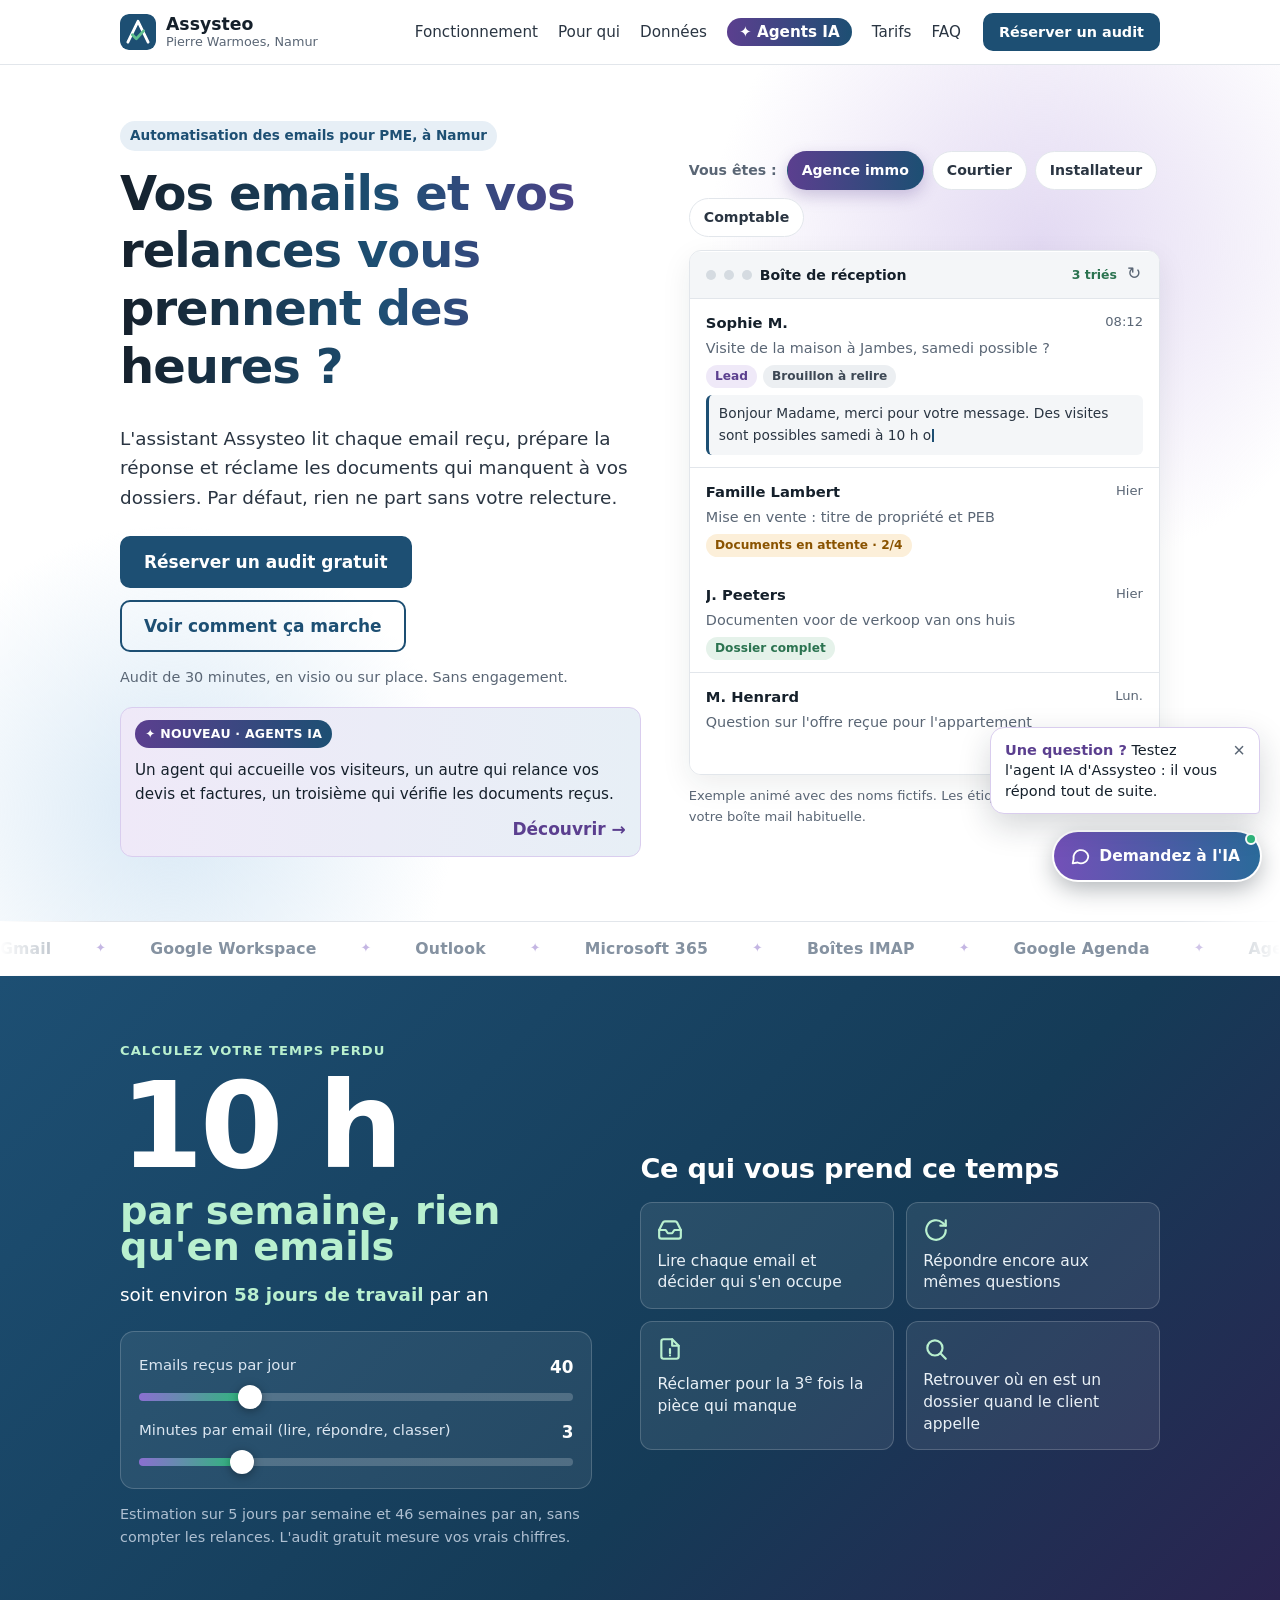
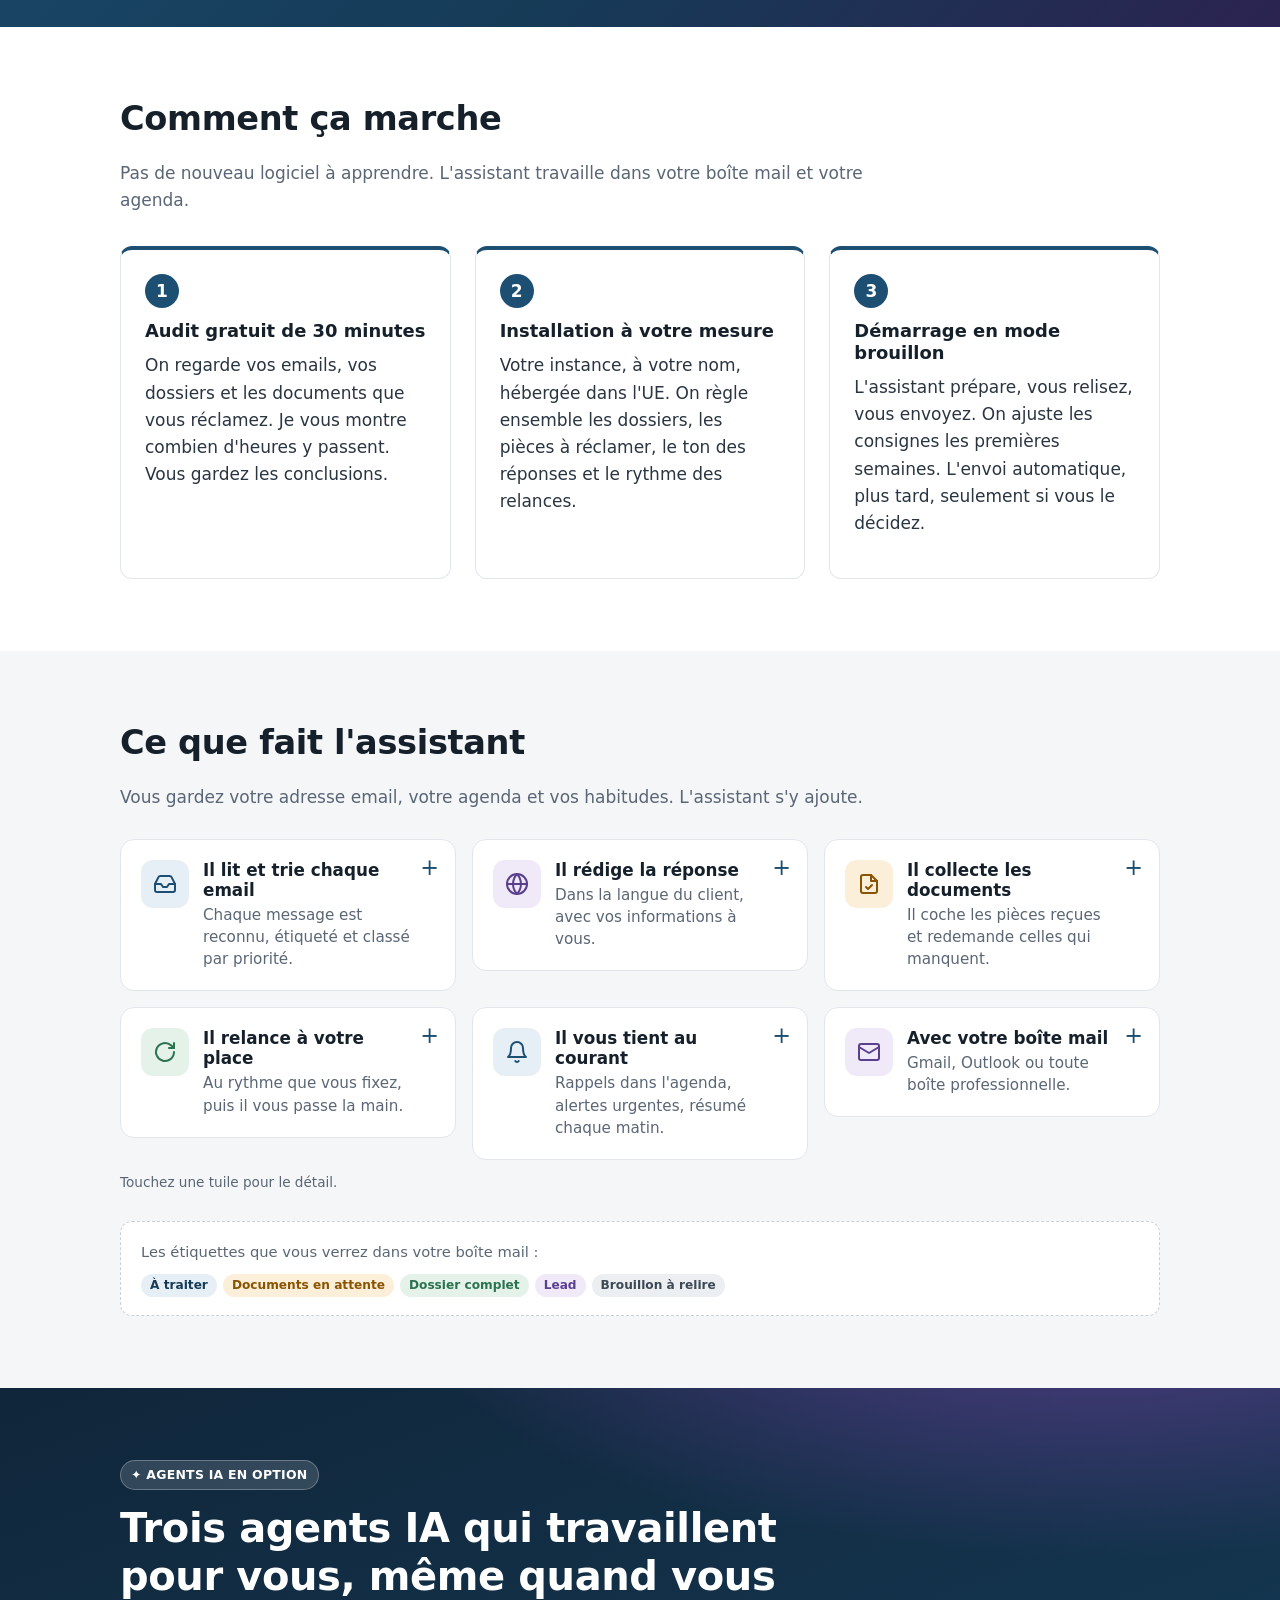
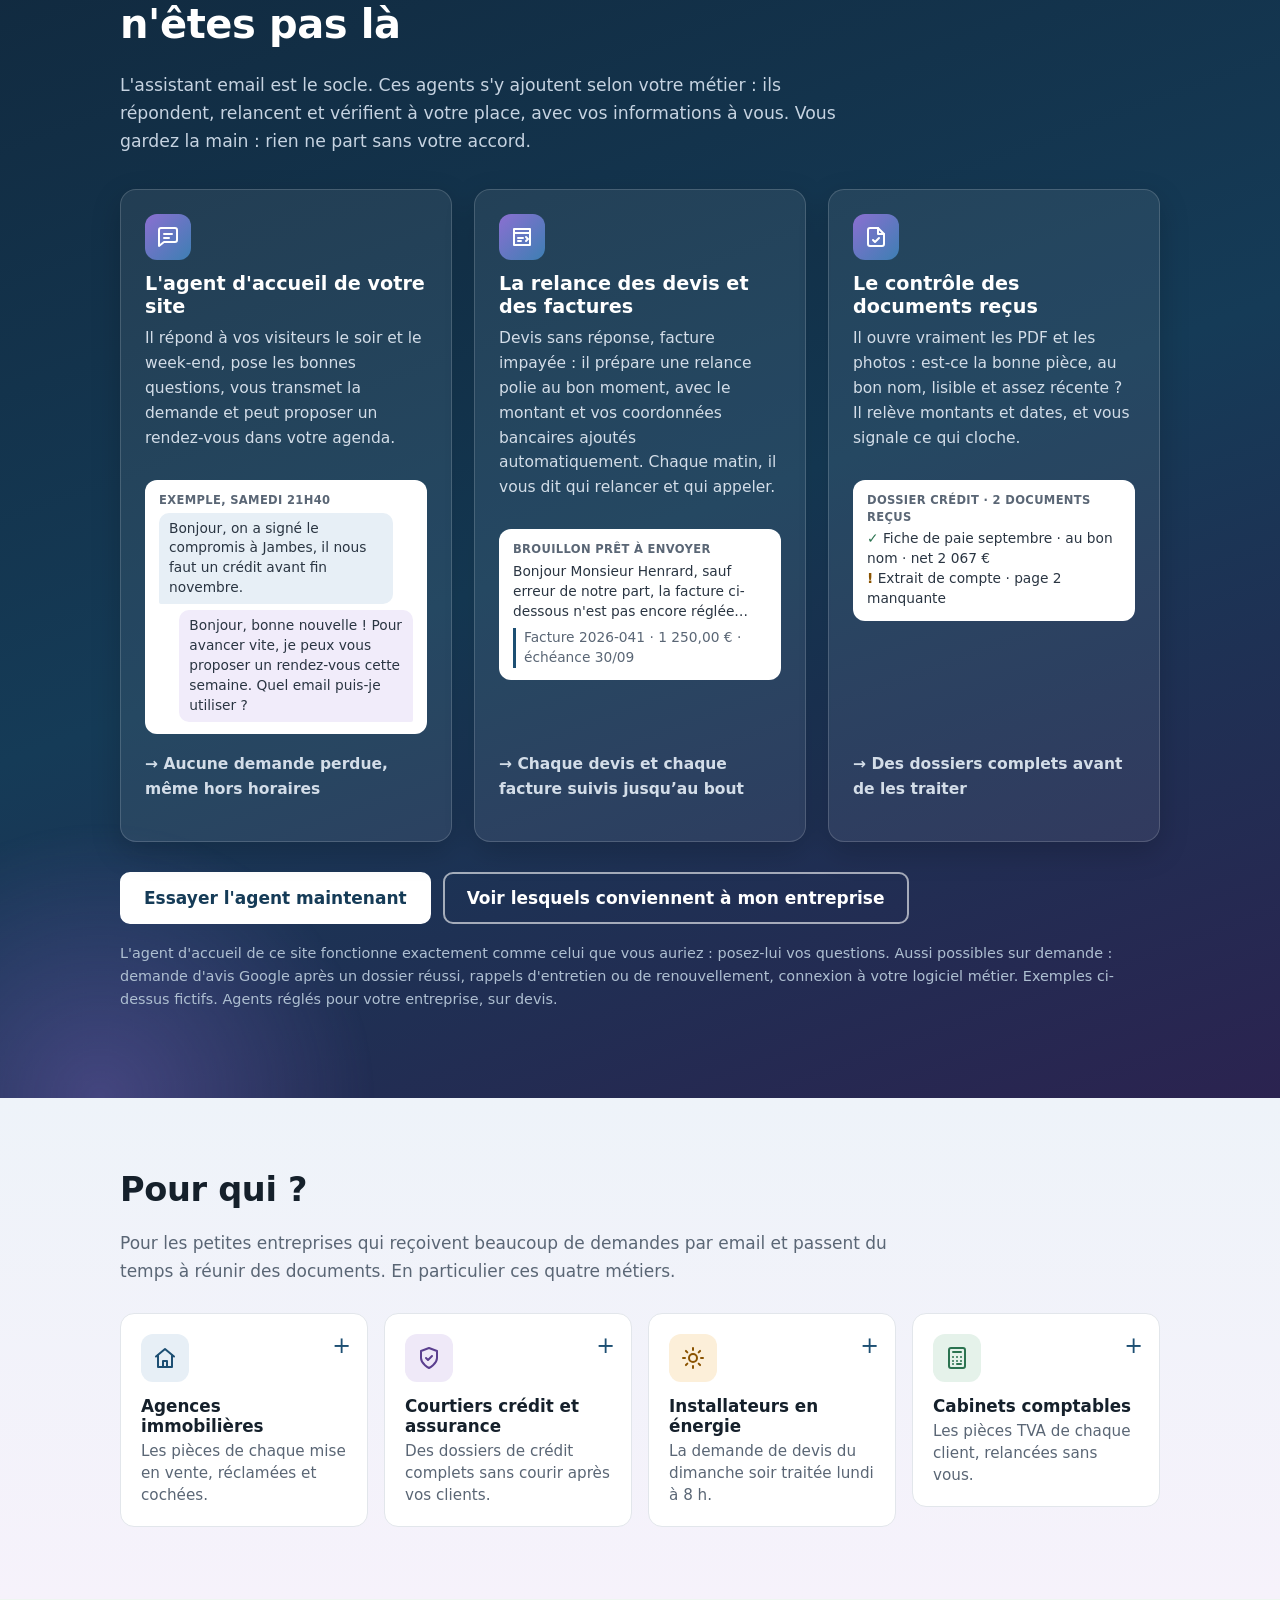
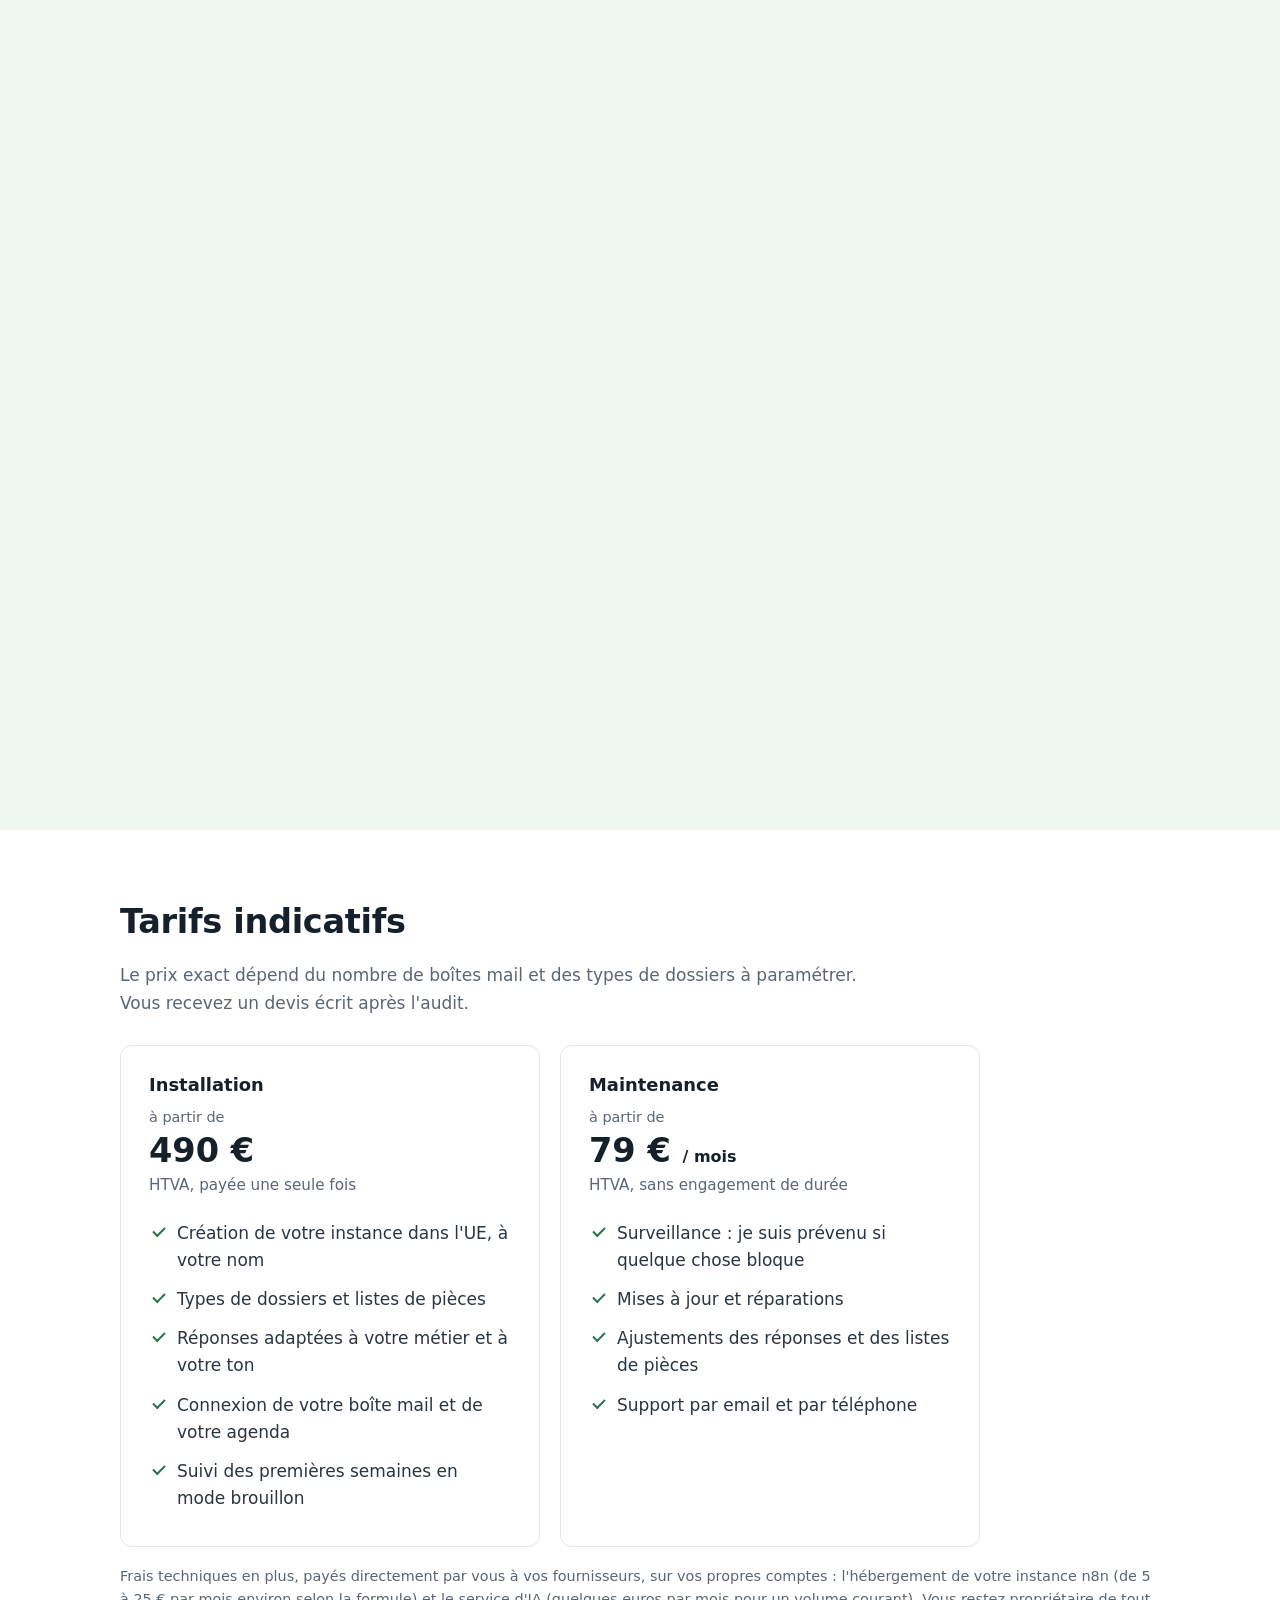
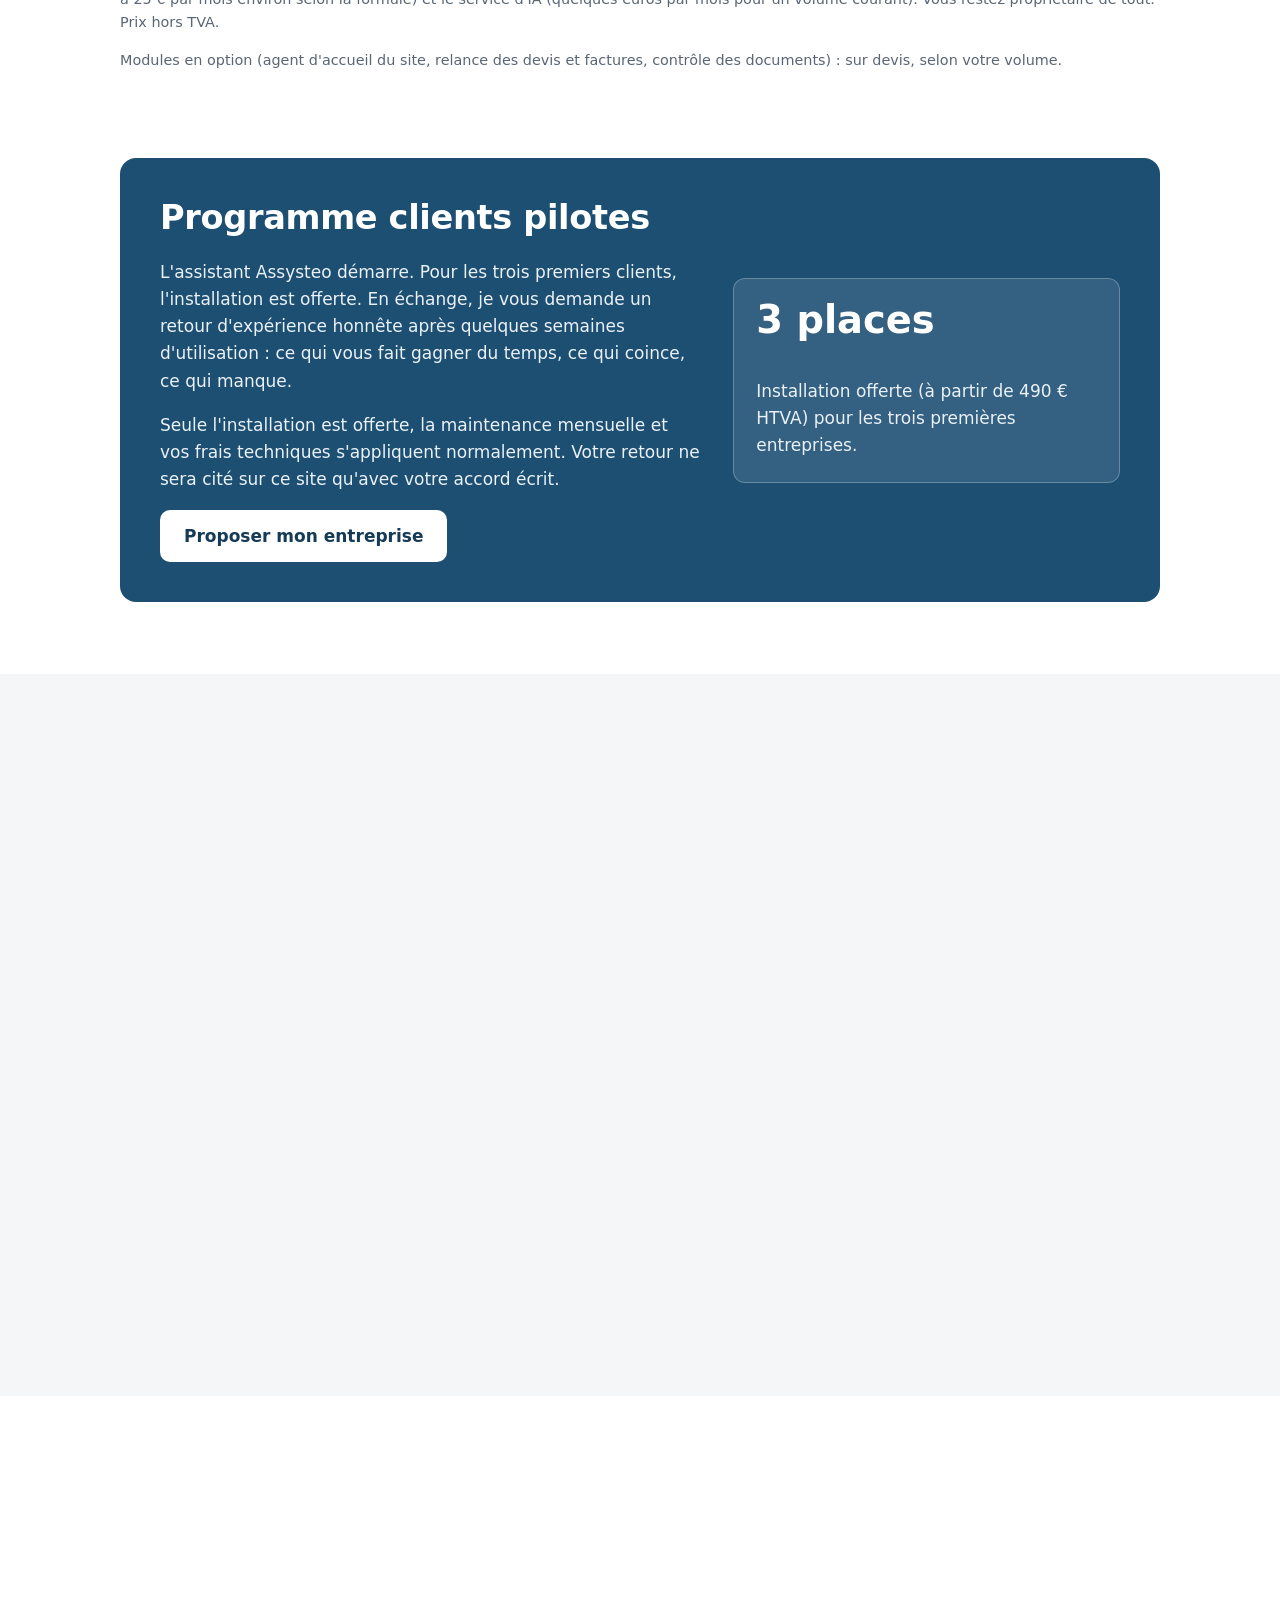
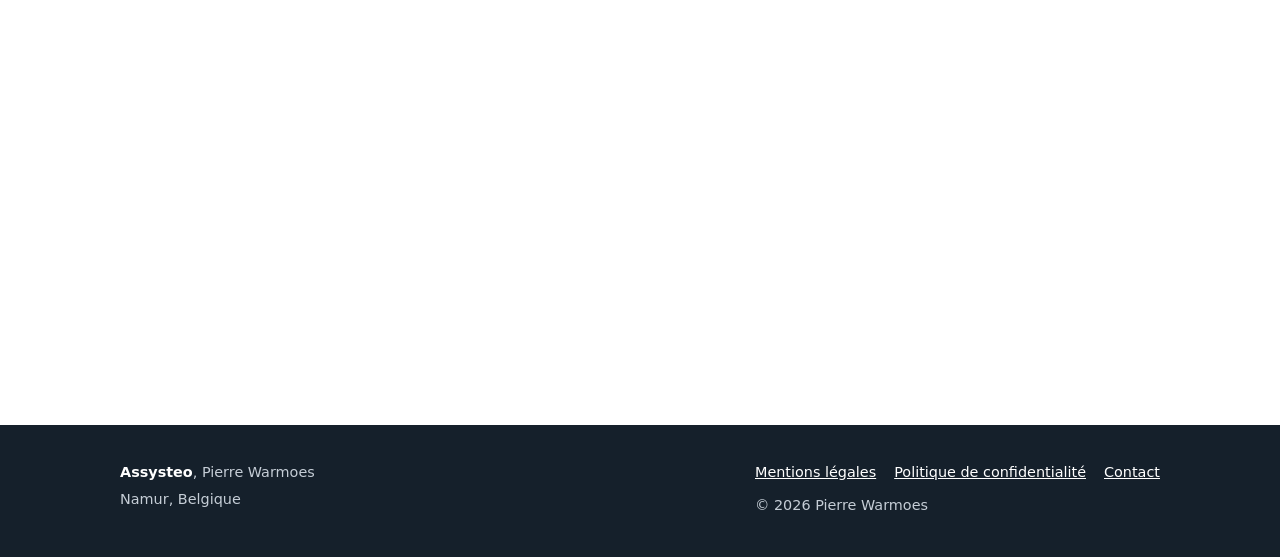
==== index.html @ 4909d208 "Accueil sur téléphone en 3,5 écrans, le reste dans le menu ☰ À la demande de Pierre (3 à 4 écrans ma" ====
<!DOCTYPE html>
<html lang="fr-BE">
<head>
<meta charset="utf-8">
<meta name="viewport" content="width=device-width, initial-scale=1">
<title>Automatisation et agents IA pour PME à Namur&nbsp;: emails, relances, documents</title>
<meta name="description" content="Assysteo lit vos emails, prépare les réponses et relance les documents manquants. Agents IA en option : accueil des visiteurs, relance des devis et factures, contrôle des documents. Pour PME à Namur et en Wallonie. Mode brouillon, instance hébergée dans l'UE.">
<meta name="keywords" content="automatisation PME, automatisation emails, assistant IA, Namur, Wallonie, agence immobilière, courtier, installateur, comptable, relances, collecte de documents">
<meta name="author" content="Pierre Warmoes">
<meta name="robots" content="index, follow">
<meta name="geo.region" content="BE-WNA">
<meta name="geo.placename" content="Namur">
<link rel="canonical" href="https://assysteo.be/">
<meta name="theme-color" content="#1d4f73">
<meta name="color-scheme" content="light">

<!-- Open Graph (aperçu quand le lien est partagé sur LinkedIn, WhatsApp, Facebook...) -->
<meta property="og:type" content="website">
<meta property="og:locale" content="fr_BE">
<meta property="og:site_name" content="Assysteo">
<meta property="og:title" content="Assysteo : moins d'heures perdues en emails, relances et documents">
<meta property="og:description" content="Un assistant qui lit vos emails, prépare les réponses et réclame les documents manquants. Vous relisez, vous envoyez. Basé à Namur.">
<meta property="og:url" content="https://assysteo.be/">
<meta property="og:image" content="https://assysteo.be/og-image.png">
<meta property="og:image:width" content="1200">
<meta property="og:image:height" content="630">
<meta property="og:image:alt" content="Assysteo, automatisation des emails pour PME à Namur">
<meta name="twitter:card" content="summary_large_image">

<link rel="icon" href="favicon.svg" type="image/svg+xml">
<link rel="icon" href="favicon-32.png" sizes="32x32" type="image/png">
<link rel="apple-touch-icon" href="apple-touch-icon.png">

<!-- Données structurées (Google). Remplacez les textes entre crochets, voir README.md. -->
<script type="application/ld+json">
{
  "@context": "https://schema.org",
  "@type": "ProfessionalService",
  "name": "Assysteo, Pierre Warmoes",
  "description": "Automatisation des emails, des relances et de la collecte de documents pour les PME : agences immobilières, courtiers, installateurs en énergie, cabinets comptables.",
  "url": "https://assysteo.be/",
  "image": "https://assysteo.be/og-image.png",
  "logo": "https://assysteo.be/logo-512.png",
  "email": "contact@assysteo.be",
  "telephone": "+32 472 99 14 85",
  "founder": { "@type": "Person", "name": "Pierre Warmoes" },
  "address": {
    "@type": "PostalAddress",
    "postalCode": "5000",
    "addressLocality": "Namur",
    "addressRegion": "Wallonie",
    "addressCountry": "BE"
  },
  "areaServed": [
    { "@type": "City", "name": "Namur" },
    { "@type": "AdministrativeArea", "name": "Wallonie" }
  ],
  "availableLanguage": ["fr", "nl", "en"],
  "priceRange": "À partir de 79 € HTVA / mois",
  "makesOffer": [
    {
      "@type": "Offer",
      "name": "Audit gratuit de 30 minutes",
      "price": "0",
      "priceCurrency": "EUR"
    },
    {
      "@type": "Offer",
      "name": "Installation de l'assistant Assysteo",
      "priceSpecification": {
        "@type": "PriceSpecification",
        "minPrice": "490",
        "priceCurrency": "EUR",
        "valueAddedTaxIncluded": false
      }
    },
    {
      "@type": "Offer",
      "name": "Maintenance mensuelle (surveillance, mises à jour, support)",
      "priceSpecification": {
        "@type": "UnitPriceSpecification",
        "minPrice": "79",
        "priceCurrency": "EUR",
        "unitText": "mois",
        "valueAddedTaxIncluded": false
      }
    }
  ]
}
</script>

<style>
:root {
  --ink: #15202b;
  --text: #2a3542;
  --muted: #5a6675;
  --line: #e2e6eb;
  --bg: #ffffff;
  --soft: #f4f6f8;
  --brand: #1d4f73;
  --brand-dark: #153b57;
  --brand-soft: #e7eff6;
  --ok: #2b7350;
  --ok-soft: #e5f2ea;
  --amber: #8a5300;
  --amber-soft: #fcefd9;
  --violet: #5b3f8f;
  --violet-soft: #efe9f8;
  --grey-soft: #eceff2;
  --radius: 12px;
  --wrap: 1080px;
}
*, *::before, *::after { box-sizing: border-box; }
html { -webkit-text-size-adjust: 100%; scroll-behavior: smooth; }
@media (prefers-reduced-motion: reduce) { html { scroll-behavior: auto; } }
body {
  margin: 0;
  background: var(--bg);
  color: var(--text);
  font-family: system-ui, -apple-system, "Segoe UI", Roboto, "Helvetica Neue", Arial, sans-serif;
  font-size: 17px;
  line-height: 1.6;
  overflow-wrap: break-word;
}
img, svg { max-width: 100%; height: auto; }
a { color: var(--brand); }
a:hover { color: var(--brand-dark); }
h1, h2, h3 { color: var(--ink); line-height: 1.2; margin: 0 0 .6em; }
h1 { font-size: clamp(1.9rem, 4.6vw, 3rem); letter-spacing: -0.02em; }
h2 { font-size: clamp(1.5rem, 3.2vw, 2.1rem); letter-spacing: -0.01em; }
h3 { font-size: 1.12rem; }
p { margin: 0 0 1em; }
ul, ol { margin: 0 0 1em; padding-left: 1.2em; }
.wrap { max-width: var(--wrap); margin: 0 auto; padding: 0 20px; }
.skip { position: absolute; left: -9999px; top: 0; background: var(--ink); color: #fff; padding: 8px 12px; z-index: 100; }
.skip:focus { left: 8px; top: 8px; }
:focus-visible { outline: 3px solid #f0a42b; outline-offset: 2px; }

/* En-tête */
.site-header { position: sticky; top: 0; z-index: 50; background: rgba(255,255,255,.96); border-bottom: 1px solid var(--line); }
.site-header .wrap { display: flex; align-items: center; justify-content: space-between; gap: 16px; min-height: 64px; }
.brand { display: flex; align-items: center; gap: 10px; text-decoration: none; color: var(--ink); line-height: 1.15; }
.brand img { flex: none; border-radius: 9px; }
.brand .brand-texte { display: flex; flex-direction: column; font-size: inherit; color: inherit; }
.brand strong { font-size: 1.08rem; }
.brand span { font-size: .8rem; color: var(--muted); }
.nav { display: flex; align-items: center; gap: 22px; }
.nav ul { display: flex; gap: 20px; list-style: none; margin: 0; padding: 0; }
.nav ul a { color: var(--text); text-decoration: none; font-size: .95rem; }
.nav ul a:hover { color: var(--brand); }
@media (max-width: 820px) { .nav ul { display: none; } }

/* Boutons */
.btn { display: inline-block; padding: 13px 22px; border-radius: 10px; font-weight: 600; text-decoration: none; text-align: center; border: 2px solid var(--brand); line-height: 1.3; }
.btn-primary { background: var(--brand); color: #fff; }
.btn-primary:hover { background: var(--brand-dark); border-color: var(--brand-dark); color: #fff; }
.btn-ghost { background: transparent; color: var(--brand); }
.btn-ghost:hover { background: var(--brand-soft); }
.btn-small { padding: 8px 14px; font-size: .9rem; }
.btn-row { display: flex; flex-wrap: wrap; gap: 12px; margin: 1.4em 0 .8em; }
@media (max-width: 480px) { .btn-row .btn { width: 100%; } }

/* Sections */
section { padding: 72px 0; scroll-margin-top: 64px; }
section.alt { background: var(--soft); }
.eyebrow { display: inline-block; font-size: .85rem; font-weight: 600; color: var(--brand); background: var(--brand-soft); padding: 4px 10px; border-radius: 999px; margin-bottom: 14px; }
.lead { font-size: 1.15rem; color: var(--text); max-width: 40em; }
.intro { max-width: 46em; color: var(--muted); }
.small { font-size: .9rem; color: var(--muted); }
@media (max-width: 600px) { section { padding: 52px 0; } }

/* Accroche */
.hero { padding: 56px 0 64px; }
.hero-grid { display: grid; grid-template-columns: 1.05fr .95fr; gap: 48px; align-items: center; }
@media (max-width: 900px) { .hero-grid { grid-template-columns: 1fr; gap: 36px; } }
/* Empêche un contenu large de faire déborder une grille sur petit écran */
.hero-grid > *, .pain > *, .steps > *, .cards > *, .trust > *, .prices > *, .pilot > *, .cta-box > * { min-width: 0; }

/* Boîte mail illustrative */
.inbox { background: #fff; border: 1px solid var(--line); border-radius: var(--radius); box-shadow: 0 10px 30px rgba(21,32,43,.08); overflow: hidden; }
.inbox-top { display: flex; align-items: center; gap: 8px; padding: 12px 16px; border-bottom: 1px solid var(--line); background: var(--soft); font-size: .88rem; color: var(--muted); }
.inbox-top b { color: var(--ink); }
.dot { width: 10px; height: 10px; border-radius: 50%; background: #d5dbe1; flex: none; }
.mail { list-style: none; margin: 0; padding: 0; }
.mail li { padding: 12px 16px; border-bottom: 1px solid var(--line); }
.mail li:last-child { border-bottom: 0; }
.mail-head { display: flex; justify-content: space-between; gap: 10px; font-size: .92rem; }
.mail-head b { color: var(--ink); min-width: 0; overflow: hidden; text-overflow: ellipsis; white-space: nowrap; }
.mail-head time { color: var(--muted); flex: none; font-size: .82rem; }
.mail-subj { font-size: .9rem; color: var(--muted); white-space: nowrap; overflow: hidden; text-overflow: ellipsis; margin: 2px 0 6px; }
.draft { background: var(--soft); border-left: 3px solid var(--brand); padding: 8px 10px; border-radius: 6px; font-size: .86rem; color: var(--text); margin-top: 6px; }
.caption { font-size: .82rem; color: var(--muted); margin-top: 10px; }

/* Étiquettes */
.tags { display: flex; flex-wrap: wrap; gap: 6px; }
.tag { display: inline-block; font-size: .76rem; font-weight: 600; padding: 2px 9px; border-radius: 999px; white-space: nowrap; }
.t-todo { background: var(--brand-soft); color: var(--brand-dark); }
.t-docs { background: var(--amber-soft); color: var(--amber); }
.t-done { background: var(--ok-soft); color: var(--ok); }
.t-lead { background: var(--violet-soft); color: var(--violet); }
.t-draft { background: var(--grey-soft); color: #3d4855; }

/* Problème */
.pain { display: grid; grid-template-columns: 1fr 1fr; gap: 40px; align-items: start; }
@media (max-width: 860px) { .pain { grid-template-columns: 1fr; gap: 24px; } }
.pain ul { padding-left: 0; list-style: none; }
.pain li { padding: 12px 0 12px 30px; border-bottom: 1px solid var(--line); position: relative; }
.pain li::before { content: ""; position: absolute; left: 4px; top: 21px; width: 12px; height: 2px; background: var(--brand); }
.example { background: #fff; border: 1px solid var(--line); border-radius: var(--radius); padding: 24px; }
.example .big { font-size: 1.5rem; font-weight: 700; color: var(--ink); line-height: 1.3; margin-bottom: .4em; }

/* Étapes */
.steps { list-style: none; padding: 0; margin: 32px 0 0; display: grid; grid-template-columns: repeat(3, 1fr); gap: 24px; counter-reset: step; }
@media (max-width: 860px) { .steps { grid-template-columns: 1fr; } }
.steps li { background: #fff; border: 1px solid var(--line); border-radius: var(--radius); padding: 24px; counter-increment: step; }
.steps li::before { content: counter(step); display: inline-flex; align-items: center; justify-content: center; width: 34px; height: 34px; border-radius: 50%; background: var(--brand); color: #fff; font-weight: 700; margin-bottom: 12px; }

/* Cartes */
.cards { display: grid; grid-template-columns: repeat(auto-fit, minmax(min(100%, 300px), 1fr)); gap: 20px; margin-top: 28px; }
.card { background: #fff; border: 1px solid var(--line); border-radius: var(--radius); padding: 24px; }
.card p:last-child { margin-bottom: 0; }
.label-strip { margin-top: 28px; padding: 18px 20px; border: 1px dashed #c8d0d8; border-radius: var(--radius); background: #fff; }
.label-strip p { margin: 0 0 10px; font-size: .92rem; color: var(--muted); }

/* Pour qui */
.who .card h3 { margin-bottom: .3em; }
.who .card .kicker { font-size: .78rem; font-weight: 700; text-transform: uppercase; letter-spacing: .06em; color: var(--muted); margin: 14px 0 6px; }

/* Confiance */
.trust { display: grid; grid-template-columns: repeat(2, 1fr); gap: 20px; margin-top: 28px; }
@media (max-width: 760px) { .trust { grid-template-columns: 1fr; } }
.trust .card { border-top: 4px solid var(--ok); }

/* Tarifs */
.prices { display: grid; grid-template-columns: repeat(2, 1fr); gap: 20px; margin-top: 28px; max-width: 860px; }
@media (max-width: 760px) { .prices { grid-template-columns: 1fr; } }
.price { background: #fff; border: 1px solid var(--line); border-radius: var(--radius); padding: 28px; }
.price .from { font-size: .9rem; color: var(--muted); margin: 0; }
.price .amount { font-size: 2.1rem; font-weight: 700; color: var(--ink); line-height: 1.2; margin: 2px 0 2px; }
.price .unit { font-size: .95rem; color: var(--muted); margin-bottom: 16px; }
.checks { list-style: none; padding: 0; margin: 0; }
.checks li { padding: 6px 0 6px 28px; position: relative; }
.checks li::before { content: ""; position: absolute; left: 4px; top: 13px; width: 12px; height: 7px; border-left: 2px solid var(--ok); border-bottom: 2px solid var(--ok); transform: rotate(-45deg); }

/* Pilotes */
.pilot { background: var(--brand); color: #eaf1f7; border-radius: 16px; padding: 40px; display: grid; grid-template-columns: 1.4fr 1fr; gap: 32px; align-items: center; }
.pilot h2 { color: #fff; }
.pilot a.btn { background: #fff; color: var(--brand-dark); border-color: #fff; }
.pilot a.btn:hover { background: var(--brand-soft); }
.seats { background: rgba(255,255,255,.1); border: 1px solid rgba(255,255,255,.25); border-radius: var(--radius); padding: 22px; }
.seats .n { font-size: 2.4rem; font-weight: 700; color: #fff; line-height: 1; }
@media (max-width: 820px) { .pilot { grid-template-columns: 1fr; padding: 28px 22px; } }

/* FAQ */
.faq { max-width: 820px; margin-top: 24px; }
.faq details { border-bottom: 1px solid var(--line); }
.faq summary { cursor: pointer; padding: 18px 36px 18px 0; font-weight: 600; color: var(--ink); list-style: none; position: relative; }
.faq summary::-webkit-details-marker { display: none; }
.faq summary::after { content: "+"; position: absolute; right: 6px; top: 14px; font-size: 1.4rem; font-weight: 400; color: var(--brand); }
.faq details[open] summary::after { content: "\2212"; }
.faq details > div { padding: 0 0 18px; }

/* Appel à l'action final */
.cta { text-align: left; }
.cta-box { background: #fff; border: 1px solid var(--line); border-radius: 16px; padding: 40px; display: grid; grid-template-columns: 1.3fr 1fr; gap: 32px; }
@media (max-width: 820px) { .cta-box { grid-template-columns: 1fr; padding: 28px 22px; } }
.contact-list { list-style: none; padding: 0; margin: 0; }
.contact-list li { padding: 8px 0; border-bottom: 1px solid var(--line); }
.contact-list li:last-child { border-bottom: 0; }
.contact-list span { display: block; font-size: .8rem; color: var(--muted); }

/* Pied de page */
footer { background: var(--ink); color: #c5cdd6; padding: 36px 0; font-size: .9rem; }
footer a { color: #fff; }
footer .wrap { display: flex; flex-wrap: wrap; justify-content: space-between; gap: 16px; }
footer ul { list-style: none; padding: 0; margin: 0; display: flex; flex-wrap: wrap; gap: 18px; }
footer p { margin: 0 0 4px; }

/* ── Agents IA : section mise en avant ── */
.ai-hero-strip { display: flex; align-items: center; gap: 10px; flex-wrap: wrap; margin-top: 18px; padding: 12px 14px; border-radius: 12px;
  background: linear-gradient(90deg, #efe9f8, #e7eff6); border: 1px solid #d9cdee; text-decoration: none; color: var(--ink); }
.ai-hero-strip:hover { border-color: var(--violet); }
.ai-badge { display: inline-flex; align-items: center; gap: 6px; font-size: .78rem; font-weight: 700; letter-spacing: .02em; text-transform: uppercase;
  color: #fff; background: linear-gradient(90deg, #5b3f8f, #1d4f73); padding: 4px 10px; border-radius: 999px; white-space: nowrap; }
.ai-hero-strip span.txt { font-size: .95rem; }
.ai-hero-strip span.go { font-weight: 700; color: var(--violet); margin-left: auto; white-space: nowrap; }
.nav ul a.nav-ai { color: #fff; background: linear-gradient(90deg, #5b3f8f, #1d4f73); padding: 5px 12px; border-radius: 999px; font-weight: 600; }
.nav ul a.nav-ai:hover { color: #fff; filter: brightness(1.12); }

section.ai { background: radial-gradient(1200px 500px at 85% -10%, #5b3f8f 0%, transparent 60%), linear-gradient(160deg, #10263a 0%, #153b57 55%, #2b2350 100%);
  color: #e8eef5; position: relative; overflow: hidden; }
section.ai h2 { color: #fff; font-size: clamp(1.7rem, 3.8vw, 2.5rem); max-width: 18em; }
section.ai .intro { color: #c6d3e1; font-size: 1.08rem; max-width: 44em; }
section.ai .ai-badge { margin-bottom: 14px; background: rgba(255,255,255,.14); border: 1px solid rgba(255,255,255,.28); }
.ai-grid { display: grid; grid-template-columns: repeat(3, minmax(0, 1fr)); gap: 22px; margin-top: 34px; }
@media (max-width: 920px) { .ai-grid { grid-template-columns: 1fr; } }
.ai-card { background: rgba(255,255,255,.07); border: 1px solid rgba(255,255,255,.16); border-radius: 16px; padding: 24px; display: flex; flex-direction: column;
  box-shadow: 0 10px 30px rgba(0,0,0,.18); }
.ai-card h3 { color: #fff; margin: 12px 0 8px; font-size: 1.2rem; }
.ai-card p { color: #d3dde8; font-size: .97rem; }
.ai-ico { width: 46px; height: 46px; border-radius: 12px; display: grid; place-items: center; background: linear-gradient(135deg, #8b6fd1, #3d7fb3); }
.ai-ico svg { width: 24px; height: 24px; stroke: #fff; fill: none; stroke-width: 2; stroke-linecap: round; stroke-linejoin: round; }
.ai-gain { margin-top: auto; padding-top: 14px; font-weight: 700; color: #b9f0cf; font-size: .95rem; }
.ai-demo { margin: 14px 0 4px; background: #fff; color: var(--text); border-radius: 12px; padding: 12px 14px; font-size: .86rem; line-height: 1.45; }
.ai-demo .q { background: var(--brand-soft); border-radius: 10px 10px 10px 2px; padding: 6px 10px; margin-bottom: 6px; max-width: 92%; }
.ai-demo .r { background: #f1ecfa; border-radius: 10px 10px 2px 10px; padding: 6px 10px; margin-left: auto; max-width: 92%; }
.ai-demo .lbl { font-size: .72rem; font-weight: 700; color: var(--muted); text-transform: uppercase; letter-spacing: .03em; margin-bottom: 4px; }
.ai-demo .ok { color: var(--ok); font-weight: 700; }
.ai-demo .warn { color: var(--amber); font-weight: 700; }
.ai-demo .fact { border-left: 3px solid var(--brand); padding-left: 8px; margin-top: 6px; color: var(--muted); }
.ai-cta { display: flex; flex-wrap: wrap; gap: 12px; margin-top: 30px; align-items: center; }
.btn-ai { background: #fff; color: #153b57; border-color: #fff; }
.btn-ai:hover { background: #efe9f8; border-color: #efe9f8; color: #153b57; }
.btn-ghost-light { background: transparent; color: #fff; border-color: rgba(255,255,255,.6); }
.btn-ghost-light:hover { background: rgba(255,255,255,.1); color: #fff; }
.ai-foot { color: #aebfd1; font-size: .9rem; margin-top: 18px; }


/* ── Bandeau chiffre clé ── */
section.stat { background: linear-gradient(135deg, #1d4f73 0%, #153b57 60%, #2b2350 100%); color: #dbe6f1; padding: 64px 0; }
.stat-grid { display: grid; grid-template-columns: 1fr 1.1fr; gap: 48px; align-items: center; }
@media (max-width: 860px) { .stat-grid { grid-template-columns: 1fr; gap: 28px; } }
.stat-grid > * { min-width: 0; }
.stat-num { font-size: clamp(4.2rem, 13vw, 7.5rem); font-weight: 800; line-height: .95; color: #fff; letter-spacing: -0.03em; margin: 0; }
.stat-num small { font-size: .32em; font-weight: 700; letter-spacing: 0; color: #b9f0cf; display: block; margin-top: 10px; }
.stat-calc { font-size: 1.2rem; color: #fff; font-weight: 600; margin: 18px 0 6px; }
.stat .small { color: #aebfd1; }
.stat h2 { color: #fff; font-size: clamp(1.3rem, 2.6vw, 1.7rem); }
.pain-chips { display: grid; grid-template-columns: 1fr 1fr; gap: 12px; list-style: none; padding: 0; margin: 0; }
@media (max-width: 340px) { .pain-chips { grid-template-columns: 1fr; } }
.pain-chips li { background: rgba(255,255,255,.08); border: 1px solid rgba(255,255,255,.18); border-radius: 12px; padding: 14px 16px; font-size: .97rem; color: #eaf1f7; line-height: 1.4; }
.pain-chips li svg { display: block; width: 26px; height: 26px; margin-bottom: 8px; stroke: #b9f0cf; fill: none; stroke-width: 2; stroke-linecap: round; stroke-linejoin: round; }

/* ── Tuiles dépliables (assistant, métiers) ── */
.tiles { display: grid; grid-template-columns: repeat(3, minmax(0, 1fr)); gap: 16px; margin-top: 28px; align-items: start; }
@media (max-width: 900px) { .tiles { grid-template-columns: repeat(2, minmax(0, 1fr)); } }
@media (max-width: 560px) { .tiles { grid-template-columns: 1fr; gap: 10px; } }
.tiles.four { grid-template-columns: repeat(4, minmax(0, 1fr)); }
@media (max-width: 1000px) { .tiles.four { grid-template-columns: repeat(2, minmax(0, 1fr)); } }
@media (max-width: 560px) { .tiles.four { grid-template-columns: 1fr; } }
.tile { background: #fff; border: 1px solid var(--line); border-radius: 14px; transition: border-color .15s ease, box-shadow .15s ease; }
.tile:hover { border-color: #b8c7d6; box-shadow: 0 6px 18px rgba(21,32,43,.06); }
.tile summary { list-style: none; cursor: pointer; padding: 20px 44px 20px 20px; position: relative; display: flex; gap: 14px; align-items: flex-start; }
.tile summary::-webkit-details-marker { display: none; }
.tile summary::after { content: "+"; position: absolute; right: 16px; top: 16px; font-size: 1.4rem; color: var(--brand); line-height: 1; }
.tile[open] summary::after { content: "\2212"; }
.tile h3 { margin: 0 0 4px; font-size: 1.05rem; }
.tile .one { margin: 0; font-size: .95rem; color: var(--muted); line-height: 1.45; }
.tile .more { padding: 0 20px 18px 82px; font-size: .95rem; }
@media (max-width: 560px) { .tile .more { padding-left: 20px; } }
.tile .more p:last-child { margin-bottom: 0; }
.ico { flex: none; width: 48px; height: 48px; border-radius: 12px; display: grid; place-items: center; background: var(--brand-soft); }
.ico svg { width: 24px; height: 24px; stroke: var(--brand); fill: none; stroke-width: 2; stroke-linecap: round; stroke-linejoin: round; }
.ico.v { background: var(--violet-soft); } .ico.v svg { stroke: var(--violet); }
.ico.g { background: var(--ok-soft); } .ico.g svg { stroke: var(--ok); }
.ico.a { background: var(--amber-soft); } .ico.a svg { stroke: var(--amber); }
.tiles.four .tile summary { flex-direction: column; padding-right: 20px; }
.tiles.four .tile summary::after { top: 20px; }
.tiles.four .tile .more { padding-left: 20px; }
@media (max-width: 560px) { .tiles.four .tile summary { flex-direction: row; padding-right: 44px; } }
.tile-hint { font-size: .85rem; color: var(--muted); margin: 12px 0 0; }

/* Rythme : fonds alternés */
section.tint { background: linear-gradient(180deg, #eef3f9 0%, #f6f2fb 100%); }
section.tint-green { background: #eef6f1; }
.steps li { border-top: 4px solid var(--brand); }

/* En-tête plus aéré sur mobile */
@media (max-width: 520px) {
  .brand > .brand-texte > span { display: none; }
  .site-header .btn-small { white-space: nowrap; padding: 8px 12px; }
}

/* ════════ Animations et interactions ════════ */
.progress { position: absolute; left: 0; right: 0; bottom: -1px; height: 3px; background: linear-gradient(90deg, #5b3f8f, #3d7fb3, #2fb67c); transform-origin: 0 50%; transform: scaleX(0); }
.site-header { transition: box-shadow .25s ease; }
.site-header.scrolled { box-shadow: 0 6px 24px rgba(21,32,43,.08); }
@media (hover: hover) and (pointer: fine) and (min-width: 900px) { .site-header.scrolled { background: rgba(255,255,255,.88); backdrop-filter: saturate(1.4) blur(10px); -webkit-backdrop-filter: saturate(1.4) blur(10px); } }

/* Haut de page : halo animé */
.hero { position: relative; overflow: hidden; isolation: isolate; }
.hero::before, .hero::after { content: ""; position: absolute; border-radius: 50%; z-index: -1; will-change: transform; }
.hero::before { width: 720px; height: 720px; background: radial-gradient(circle, rgba(217,205,238,.75), rgba(217,205,238,0) 65%); top: -180px; right: -120px; animation: flotte 14s ease-in-out infinite alternate; }
.hero::after { width: 620px; height: 620px; background: radial-gradient(circle, rgba(207,227,243,.8), rgba(207,227,243,0) 65%); bottom: -200px; left: -140px; animation: flotte 18s ease-in-out infinite alternate-reverse; }
@keyframes flotte { from { transform: translate3d(0,0,0) scale(1); } to { transform: translate3d(-60px, 50px, 0) scale(1.12); } }
.hero h1 { background: linear-gradient(90deg, #15202b 0%, #1d4f73 50%, #5b3f8f 100%); -webkit-background-clip: text; background-clip: text; color: transparent; }
.js .hero-grid > div > * { animation: monte .7s cubic-bezier(.2,.7,.2,1) both; }
.js .hero-grid > div > *:nth-child(2) { animation-delay: .08s; } .js .hero-grid > div > *:nth-child(3) { animation-delay: .16s; }
.js .hero-grid > div > *:nth-child(4) { animation-delay: .24s; } .js .hero-grid > div > *:nth-child(5) { animation-delay: .32s; } .js .hero-grid > div > *:nth-child(6) { animation-delay: .4s; }
.js #inbox-anim { animation: monte .8s .2s cubic-bezier(.2,.7,.2,1) both; }
@keyframes monte { from { opacity: 0; transform: translateY(22px); } }

/* Choix du métier */
.metiers { display: flex; flex-wrap: wrap; align-items: center; gap: 8px; margin-bottom: 14px; }
.metiers-lbl { font-size: .88rem; font-weight: 600; color: var(--muted); margin-right: 2px; }
.metier-pill { font: inherit; font-size: .88rem; font-weight: 600; padding: 7px 14px; border-radius: 999px; border: 1px solid var(--line); background: #fff; color: var(--text); cursor: pointer; transition: all .2s ease; }
.metier-pill:hover { border-color: var(--brand); color: var(--brand); transform: translateY(-1px); }
.metier-pill[aria-pressed="true"] { background: linear-gradient(90deg, #5b3f8f, #1d4f73); color: #fff; border-color: transparent; box-shadow: 0 6px 16px rgba(91,63,143,.28); }

/* Boîte mail animée */
.inbox { transition: transform .3s ease, box-shadow .3s ease; }
.inbox:hover { transform: translateY(-3px); box-shadow: 0 18px 40px rgba(21,32,43,.12); }
.inbox .mail { min-height: 318px; }
.inbox-count { margin-left: auto; font-size: .78rem; font-weight: 700; color: var(--ok); }
.inbox-replay { border: 0; background: none; font-size: 1.05rem; color: var(--muted); cursor: pointer; padding: 0 2px; line-height: 1; transition: transform .4s ease; }
.inbox-replay:hover { color: var(--brand); transform: rotate(-180deg); }
.mail li.arrive { opacity: 0; transform: translateX(26px); transition: opacity .45s ease, transform .45s cubic-bezier(.2,.7,.2,1), background .8s ease; background: #f3f0fb; }
.mail li.arrive.in { opacity: 1; transform: none; background: #fff; }
.tag.pop { animation: pop .35s cubic-bezier(.3,1.6,.5,1) both; }
@keyframes pop { from { opacity: 0; transform: scale(.4); } }
.caret { display: inline-block; width: 2px; height: 1em; background: var(--brand); vertical-align: -2px; margin-left: 1px; animation: clignote .8s steps(1) infinite; }
@keyframes clignote { 50% { opacity: 0; } }
.tags { min-height: 22px; }

/* Bandeau défilant */
.marquee { overflow: hidden; border-block: 1px solid var(--line); background: #fff; padding: 14px 0; -webkit-mask-image: linear-gradient(90deg, transparent, #000 8%, #000 92%, transparent); mask-image: linear-gradient(90deg, transparent, #000 8%, #000 92%, transparent); }
.marquee-track { display: flex; gap: 44px; width: max-content; animation: defile 38s linear infinite; will-change: transform; }
.marquee:hover .marquee-track { animation-play-state: paused; }
.marquee span { font-weight: 700; color: #8592a1; white-space: nowrap; font-size: .98rem; letter-spacing: .01em; display: inline-flex; align-items: center; gap: 44px; }
.marquee span::after { content: "✦"; color: #c4b6e3; font-size: .8rem; }
@keyframes defile { from { transform: translate3d(0,0,0); } to { transform: translate3d(-50%,0,0); } }

/* Calculateur */
.stat-kicker { font-size: .82rem; font-weight: 700; letter-spacing: .08em; text-transform: uppercase; color: #b9f0cf; margin: 0 0 8px; }
.stat-sub { font-size: 1.15rem; color: #fff; margin: 14px 0 22px; }
.stat-sub b { color: #b9f0cf; }
.calc { display: grid; gap: 6px; background: rgba(255,255,255,.07); border: 1px solid rgba(255,255,255,.18); border-radius: 14px; padding: 18px 18px 14px; margin-bottom: 14px; }
.calc label { display: flex; justify-content: space-between; gap: 10px; font-size: .93rem; color: #dbe6f1; margin-top: 4px; }
.calc output { font-weight: 800; color: #fff; font-size: 1.05rem; min-width: 2.5ch; text-align: right; }
.calc input[type=range] { -webkit-appearance: none; appearance: none; width: 100%; height: 8px; border-radius: 99px; margin: 6px 0 8px; cursor: pointer;
  background: linear-gradient(90deg, #8b6fd1 0, #2fb67c var(--p, 30%), rgba(255,255,255,.2) var(--p, 30%)); }
.calc input[type=range]::-webkit-slider-thumb { -webkit-appearance: none; width: 24px; height: 24px; border-radius: 50%; background: #fff; border: 0; box-shadow: 0 2px 10px rgba(0,0,0,.35); transition: transform .15s ease; }
.calc input[type=range]::-webkit-slider-thumb:hover { transform: scale(1.15); }
.calc input[type=range]::-moz-range-thumb { width: 24px; height: 24px; border-radius: 50%; background: #fff; border: 0; box-shadow: 0 2px 10px rgba(0,0,0,.35); }
#calc-h, #calc-j { font-variant-numeric: tabular-nums; }
.pain-chips li { transition: transform .25s ease, background .25s ease; }
.pain-chips li:hover { transform: translateY(-3px); background: rgba(255,255,255,.13); }

/* Apparition au défilement */
.reveal { opacity: 0; transform: translateY(28px); transition: opacity .7s ease, transform .7s cubic-bezier(.2,.7,.2,1); }
.reveal.vu { opacity: 1; transform: none; }
.tile.reveal.vu:hover, .price:hover, .trust .card:hover { transform: translateY(-4px); }
.price, .trust .card, .steps li { transition: transform .25s ease, box-shadow .25s ease, opacity .7s ease; }
.price:hover, .trust .card:hover, .steps li:hover { box-shadow: 0 14px 34px rgba(21,32,43,.09); }
.tile .ico { transition: transform .3s cubic-bezier(.3,1.6,.5,1); }
.tile:hover .ico { transform: scale(1.1) rotate(-6deg); }
.tile[open] { border-color: var(--brand); box-shadow: 0 10px 28px rgba(29,79,115,.1); }
.tile .more { animation: deplie .35s ease; }
@keyframes deplie { from { opacity: 0; transform: translateY(-6px); } }
.btn { transition: transform .2s ease, box-shadow .2s ease, background .2s ease; }
.btn-primary:hover { transform: translateY(-2px); box-shadow: 0 10px 22px rgba(29,79,115,.28); }

/* Agents IA : lueur qui suit la souris */
.ai-card { position: relative; transition: transform .2s ease, border-color .3s ease, opacity .7s ease; }
.ai-card:hover { will-change: transform; }
.ai-card::before { content: ""; position: absolute; inset: 0; border-radius: inherit; pointer-events: none; opacity: 0; transition: opacity .3s ease;
  background: radial-gradient(320px circle at var(--mx, 50%) var(--my, 50%), rgba(185,160,240,.22), transparent 60%); }
.ai-card:hover::before { opacity: 1; }
.ai-card:hover { border-color: rgba(255,255,255,.35); }
section.ai::after { content: ""; position: absolute; width: 600px; height: 600px; border-radius: 50%; background: radial-gradient(circle, rgba(139,111,209,.35), transparent 65%); bottom: -300px; left: -200px; animation: flotte 16s ease-in-out infinite alternate; pointer-events: none; will-change: transform; }
section.ai .wrap { position: relative; z-index: 1; }
.steps li::before { transition: transform .3s cubic-bezier(.3,1.6,.5,1); }
.steps li:hover::before { transform: scale(1.15); }

.hors-ecran, .hors-ecran *, .hors-ecran::before, .hors-ecran::after { animation-play-state: paused !important; }
#faq, #audit, #confiance { content-visibility: auto; contain-intrinsic-size: auto 900px; }
@media (prefers-reduced-motion: reduce) {
  *, *::before, *::after { animation: none !important; transition: none !important; }
  .reveal { opacity: 1; transform: none; }
}
@media (max-width: 560px) {
  .inbox .mail { min-height: 300px; }
  .metier-pill { padding: 6px 11px; font-size: .84rem; }
}

/* ════════ Menu ☰ (téléphone et tablette) ════════ */
.menu-btn, .nav li.menu-seul { display: none; }
@media (max-width: 820px) {
  .nav { gap: 10px; }
  .menu-btn { display: inline-grid; place-items: center; flex: none; width: 42px; height: 42px; padding: 0; border: 1px solid var(--line); border-radius: 10px; background: var(--soft); color: var(--ink); cursor: pointer; }
  .menu-btn svg { width: 22px; height: 22px; fill: none; stroke: currentColor; stroke-width: 2.2; stroke-linecap: round; }
  .menu-btn .x, .menu-btn[aria-expanded="true"] .barres { display: none; }
  .menu-btn[aria-expanded="true"] .x { display: block; }
  .site-header.menu-ouvert .nav ul { display: block; position: absolute; top: 100%; left: 0; right: 0; max-height: calc(100vh - 64px); overflow-y: auto;
    background: #fff; border-bottom: 1px solid var(--line); box-shadow: 0 18px 30px rgba(21,32,43,.14); padding: 4px 0 8px; animation: deplie .25s ease; }
  .site-header.menu-ouvert .nav li.menu-seul { display: block; }
  .site-header.menu-ouvert .nav li + li { border-top: 1px solid var(--line); }
  .site-header.menu-ouvert .nav ul a { display: block; padding: 14px 20px; font-size: 1.05rem; color: var(--ink); }
  .site-header.menu-ouvert .nav ul a:hover { background: var(--brand-soft); color: var(--brand); }
  .site-header.menu-ouvert .nav ul a.nav-ai { background: none; color: var(--violet); border-radius: 0; font-weight: 700; }
}
.cta-court { display: none; }
@media (max-width: 400px) {
  .site-header .wrap { gap: 10px; }
  .nav { gap: 8px; }
  .site-header .btn-small { padding: 8px 10px; font-size: .86rem; }
  .cta-long { display: none; } .cta-court { display: inline; }
}
@media (max-width: 340px) { .brand .brand-texte { display: none; } }

/* ════════ Téléphone : page plus courte ════════ */
/* Points de position des carrousels (ajoutés par anim.js, visibles sur téléphone seulement) */
.dots, .tarifs-detail, .tarifs-pilote { display: none; }
@media (max-width: 640px) {
  .hors-mobile { display: none !important; }
  /* Parties rangées dans le menu ☰ : hors du défilement, affichées quand on les ouvre depuis le menu.
     Sur l'accueil restent l'accroche, les agents IA, les tarifs et le contact (4 écrans maximum). */
  #probleme:not(:target), #fonctionnement:not(:target), #assistant:not(:target), #pour-qui:not(:target),
  #confiance:not(:target), #pilotes:not(:target), #faq:not(:target) { display: none; }
  section { padding: 32px 0; }
  .hero { padding: 24px 0 32px; }
  .hero .lead { font-size: 1.05rem; }
  /* Choix du métier : une seule ligne, à faire glisser */
  .metiers { flex-wrap: nowrap; overflow-x: auto; scrollbar-width: none; margin: 0 -20px 4px; padding: 2px 20px 10px; }
  .metiers::-webkit-scrollbar { display: none; }
  .metiers > * { flex: none; }
  .hero-grid { gap: 28px; }
  .btn-row { margin: 1.1em 0 .6em; }
  section.stat { padding: 40px 0; }
  .stat-grid { gap: 24px; }
  .intro { margin-bottom: .6em; }

  /* Cartes côte à côte, à faire glisser du doigt, au lieu d'une longue pile */
  .swipe { display: flex; gap: 12px; overflow-x: auto; scroll-snap-type: x mandatory; overscroll-behavior-x: contain;
    margin: 20px -20px 0; padding: 4px 0 6px 20px; scroll-padding-left: 20px; scrollbar-width: none; -webkit-overflow-scrolling: touch; }
  .swipe::-webkit-scrollbar { display: none; }
  .swipe::after { content: ""; flex: 0 0 8px; }
  .swipe > * { flex: 0 0 86%; scroll-snap-align: start; }
  .swipe > .reveal { opacity: 1; transform: none; transition-delay: 0s !important; }
  .steps li, .card, .price, .ai-card { padding: 20px; }
  .dots { display: flex; justify-content: center; gap: 6px; margin-top: 12px; }
  .dots span { width: 7px; height: 7px; border-radius: 99px; background: #c8d0d8; transition: width .25s ease, background .25s ease; }
  .dots span.on { width: 20px; background: var(--brand); }
  section.ai .dots span { background: rgba(255,255,255,.3); }
  section.ai .dots span.on { background: #fff; }

  /* Tuiles en grille 2 × 2 : icône et titre, le détail s'ouvre en pleine largeur */
  .tiles, .tiles.four { grid-template-columns: repeat(2, minmax(0, 1fr)); gap: 10px; grid-auto-flow: dense; margin-top: 18px; }
  .tiles .tile summary, .tiles.four .tile summary { flex-direction: column; gap: 10px; padding: 14px 30px 14px 14px; }
  .tile summary::after, .tiles.four .tile summary::after { top: 12px; right: 12px; }
  .tile h3 { font-size: .98rem; margin: 0; }
  .tile .one { display: none; }
  .tile .ico { width: 40px; height: 40px; border-radius: 10px; }
  .tile[open] { grid-column: 1 / -1; }
  .tiles .tile[open] summary { flex-direction: row; }
  .tile[open] h3 { margin-bottom: 4px; }
  .tile[open] .one { display: block; }
  .tile .more, .tiles.four .tile .more { padding: 0 14px 14px; }

  /* Boîte mail animée : 3 emails (anim.js), hauteur finale réservée dès le départ pour que la page ne saute pas */
  .inbox .mail { min-height: 396px; }

  /* Agents IA : titre, exemple et bénéfice suffisent */
  .ai-card > p:not(.ai-gain) { display: none; }
  section.ai h2 { font-size: 1.45rem; }
  .ai-demo { font-size: .8rem; padding: 10px 12px; }
  /* Tarifs : les deux prix côte à côte ; le détail s'ouvre par le lien ou depuis le menu */
  #tarifs:not(:target) .intro, #tarifs:not(:target) .checks, #tarifs:not(:target) .small, #tarifs:not(:target) .prices + .dots { display: none; }
  #tarifs:not(:target) .prices { display: grid; grid-template-columns: 1fr 1fr; gap: 10px; margin: 16px 0 0; padding: 0; overflow: visible; }
  #tarifs:not(:target) .prices::after { display: none; }
  #tarifs:not(:target) .price { padding: 16px 14px; }
  #tarifs:not(:target) .price h3 { font-size: 1rem; margin-bottom: 4px; }
  #tarifs:not(:target) .price .amount { font-size: 1.6rem; }
  #tarifs:not(:target) .price .unit { margin: 0; font-size: .82rem; line-height: 1.35; }
  #tarifs:not(:target) .tarifs-detail { display: block; margin: 14px 0 0; font-weight: 600; }
  #tarifs:not(:target) .tarifs-pilote { display: block; margin: 14px 0 0; padding: 12px 14px; border-radius: 12px; background: var(--brand-soft); color: var(--ink); font-size: .95rem; line-height: 1.45; }
  .tarifs-pilote a { font-weight: 600; white-space: nowrap; }
  footer { padding: 26px 0; }
  footer .wrap { gap: 10px; }

  /* Accroche, agents IA, pilotes, FAQ et contact plus compacts */
  .ai-hero-strip { margin-top: 14px; padding: 10px 12px; }
  .ai-grid { margin-top: 22px; }
  .ai-cta { margin-top: 20px; }
  .checks li { padding: 4px 0 4px 28px; }
  .checks li::before { top: 11px; }
  .price .unit { margin-bottom: 10px; }
  .pilot { gap: 14px; }
  .seats { order: -1; justify-self: start; padding: 6px 14px; border-radius: 999px; }
  .seats .n { font-size: 1.05rem; margin: 0; }
  .faq summary { padding: 14px 36px 14px 0; }
  .faq summary::after { top: 10px; }
  .cta-box { padding: 20px 16px; }
}
/* Écrans étroits : le brouillon tapé prend une ligne de plus */
@media (max-width: 400px) { .inbox .mail { min-height: 418px; } }
@media (max-width: 640px) { .inbox-top b, .inbox-count { white-space: nowrap; } }
@media (max-width: 360px) { .inbox-top .dot { display: none; } }
</style>
<link rel="stylesheet" href="chat.css?v=9">
</head>
<body>
<a class="skip" href="#contenu">Aller au contenu</a>

<header class="site-header">
  <div class="progress" aria-hidden="true"></div>
  <div class="wrap">
    <a class="brand" href="#top" aria-label="Assysteo, retour en haut de page">
      <img src="favicon.svg" alt="" width="36" height="36">
      <span class="brand-texte">
        <strong>Assysteo</strong>
        <span>Pierre Warmoes, Namur</span>
      </span>
    </a>
    <nav class="nav" aria-label="Navigation principale">
      <ul id="menu-liens">
        <li class="menu-seul"><a href="#assistant">Ce que fait l'assistant</a></li>
        <li><a href="#fonctionnement">Fonctionnement</a></li>
        <li><a href="#pour-qui">Pour qui</a></li>
        <li><a href="#confiance">Données</a></li>
        <li><a href="#agents-ia" class="nav-ai">✦ Agents IA</a></li>
        <li class="menu-seul"><a href="#probleme">Calculez votre temps perdu</a></li>
        <li><a href="#tarifs">Tarifs</a></li>
        <li class="menu-seul"><a href="#pilotes">Clients pilotes</a></li>
        <li><a href="#faq">FAQ</a></li>
        <li class="menu-seul"><a href="#audit">Contact</a></li>
      </ul>
      <a class="btn btn-primary btn-small" href="https://n8n.assysteo.be/form/9b2f6c1e-4d7a-4e3b-8a51-3c0d2e7f9a64"><span class="cta-long">Réserver un audit</span><span class="cta-court">Audit gratuit</span></a>
      <button type="button" class="menu-btn" aria-expanded="false" aria-controls="menu-liens" aria-label="Ouvrir le menu">
        <svg class="barres" viewBox="0 0 24 24" aria-hidden="true"><path d="M4 7h16M4 12h16M4 17h16"/></svg>
        <svg class="x" viewBox="0 0 24 24" aria-hidden="true"><path d="M6 6l12 12M18 6 6 18"/></svg>
      </button>
    </nav>
  </div>
</header>

<main id="contenu">

  <!-- ACCROCHE -->
  <section class="hero" id="top">
    <div class="wrap hero-grid">
      <div>
        <span class="eyebrow">Automatisation des emails pour PME, à Namur</span>
        <h1>Vos emails et vos relances vous prennent des heures&nbsp;?</h1>
        <p class="lead">L'assistant Assysteo lit chaque email reçu, prépare la réponse et réclame les documents qui manquent à vos dossiers. Par défaut, rien ne part sans votre relecture.</p>
        <div class="btn-row">
          <a class="btn btn-primary" href="https://n8n.assysteo.be/form/9b2f6c1e-4d7a-4e3b-8a51-3c0d2e7f9a64">Réserver un audit gratuit</a>
          <a class="btn btn-ghost hors-mobile" href="#fonctionnement">Voir comment ça marche</a>
        </div>
        <p class="small">Audit de 30 minutes, en visio ou sur place. Sans engagement.</p>
        <a class="ai-hero-strip hors-mobile" href="#agents-ia">
          <span class="ai-badge">✦ Nouveau · Agents IA</span>
          <span class="txt hors-mobile">Un agent qui accueille vos visiteurs, un autre qui relance vos devis et factures, un troisième qui vérifie les documents reçus.</span>
          <span class="go">Découvrir →</span>
        </a>
      </div>

      <figure style="margin:0" id="inbox-anim">
        <div class="metiers" role="group" aria-label="Choisissez votre métier pour voir l'exemple">
          <span class="metiers-lbl">Vous êtes&nbsp;:</span>
          <button type="button" class="metier-pill" data-metier="immo" aria-pressed="true">Agence immo</button>
          <button type="button" class="metier-pill" data-metier="courtier" aria-pressed="false">Courtier</button>
          <button type="button" class="metier-pill" data-metier="energie" aria-pressed="false">Installateur</button>
          <button type="button" class="metier-pill" data-metier="compta" aria-pressed="false">Comptable</button>
        </div>
        <div class="inbox" aria-label="Illustration d'une boîte mail triée par l'assistant">
          <div class="inbox-top"><span class="dot"></span><span class="dot"></span><span class="dot"></span><b>Boîte de réception</b><span class="inbox-count" aria-live="polite"></span><button type="button" class="inbox-replay" aria-label="Rejouer l'animation">↻</button></div>
          <ul class="mail">
            <li>
              <div class="mail-head"><b>Sophie M.</b><time>08:12</time></div>
              <div class="mail-subj">Visite de la maison à Jambes, samedi possible&nbsp;?</div>
              <div class="tags"><span class="tag t-lead">Lead</span><span class="tag t-draft">Brouillon à relire</span></div>
              <div class="draft">Bonjour Madame, merci pour votre message. Des visites sont possibles samedi matin…</div>
            </li>
            <li>
              <div class="mail-head"><b>Famille Lambert</b><time>Hier</time></div>
              <div class="mail-subj">Re&nbsp;: dossier crédit hypothécaire, fiches de paie</div>
              <div class="tags"><span class="tag t-docs">Documents en attente</span></div>
            </li>
            <li>
              <div class="mail-head"><b>J. Peeters</b><time>Hier</time></div>
              <div class="mail-subj">Documenten voor de verkoop van ons huis</div>
              <div class="tags"><span class="tag t-done">Dossier complet</span></div>
            </li>
            <li>
              <div class="mail-head"><b>M. Henrard</b><time>Lun.</time></div>
              <div class="mail-subj">Problème avec l'onduleur installé le mois passé</div>
              <div class="tags"><span class="tag t-todo">À traiter</span></div>
            </li>
          </ul>
        </div>
        <figcaption class="caption">Exemple animé avec des noms fictifs.<span class="hors-mobile"> Les étiquettes s'affichent dans votre boîte mail habituelle.</span></figcaption>
      </figure>
    </div>
  </section>

  <!-- BANDEAU DÉFILANT -->
  <div class="marquee hors-mobile" aria-label="Compatible avec Gmail, Google Workspace, Outlook, Microsoft 365, toute boîte IMAP, Google Agenda et Outlook Agenda, en français, néerlandais et anglais">
    <div class="marquee-track" aria-hidden="true">
      <span>Gmail</span><span>Google Workspace</span><span>Outlook</span><span>Microsoft 365</span><span>Boîtes IMAP</span><span>Google Agenda</span><span>Agenda Outlook</span><span>Français</span><span>Nederlands</span><span>English</span><span>Hébergé dans l'UE</span><span>Mode brouillon</span>
      <span>Gmail</span><span>Google Workspace</span><span>Outlook</span><span>Microsoft 365</span><span>Boîtes IMAP</span><span>Google Agenda</span><span>Agenda Outlook</span><span>Français</span><span>Nederlands</span><span>English</span><span>Hébergé dans l'UE</span><span>Mode brouillon</span>
    </div>
  </div>

  <!-- LE PROBLÈME : chiffre clé -->
  <section class="stat" id="probleme">
    <div class="wrap stat-grid">
      <div>
        <p class="stat-kicker">Calculez votre temps perdu</p>
        <p class="stat-num"><span id="calc-h">10</span>&nbsp;h<small>par semaine, rien qu'en emails</small></p>
        <p class="stat-sub">soit environ <b><span id="calc-j">58</span> jours de travail</b> par an</p>
        <div class="calc">
          <label for="calc-emails">Emails reçus par jour <output id="calc-emails-v">40</output></label>
          <input type="range" id="calc-emails" min="5" max="150" step="5" value="40">
          <label for="calc-minutes">Minutes par email (lire, répondre, classer) <output id="calc-minutes-v">3</output></label>
          <input type="range" id="calc-minutes" min="1" max="10" step="1" value="3">
        </div>
        <p class="small">Estimation sur 5 jours par semaine et 46 semaines par an, sans compter les relances. L'audit gratuit mesure vos vrais chiffres.</p>
      </div>
      <div class="hors-mobile">
        <h2>Ce qui vous prend ce temps</h2>
        <ul class="pain-chips">
          <li><svg viewBox="0 0 24 24" aria-hidden="true"><path d="M22 12h-6l-2 3h-4l-2-3H2"/><path d="M5.45 5.11 2 12v6a2 2 0 0 0 2 2h16a2 2 0 0 0 2-2v-6l-3.45-6.89A2 2 0 0 0 16.76 4H7.24a2 2 0 0 0-1.79 1.11z"/></svg>Lire chaque email et décider qui s'en occupe</li>
          <li><svg viewBox="0 0 24 24" aria-hidden="true"><path d="M21 12a9 9 0 1 1-3-6.7L21 8"/><path d="M21 3v5h-5"/></svg>Répondre encore aux mêmes questions</li>
          <li><svg viewBox="0 0 24 24" aria-hidden="true"><path d="M14 3H6a2 2 0 0 0-2 2v14a2 2 0 0 0 2 2h12a2 2 0 0 0 2-2V9z"/><path d="M14 3v6h6"/><path d="M12 12v4M12 18h.01"/></svg>Réclamer pour la 3<sup>e</sup> fois la pièce qui manque</li>
          <li><svg viewBox="0 0 24 24" aria-hidden="true"><circle cx="11" cy="11" r="7"/><path d="m21 21-4.3-4.3"/></svg>Retrouver où en est un dossier quand le client appelle</li>
        </ul>
      </div>
    </div>
  </section>

  <!-- COMMENT ÇA MARCHE -->
  <section id="fonctionnement">
    <div class="wrap">
      <h2>Comment ça marche</h2>
      <p class="intro">Pas de nouveau logiciel à apprendre. L'assistant travaille dans votre boîte mail et votre agenda.</p>
      <ol class="steps swipe">
        <li>
          <h3>Audit gratuit de 30 minutes</h3>
          <p>On regarde vos emails, vos dossiers et les documents que vous réclamez. Je vous montre combien d'heures y passent. Vous gardez les conclusions.</p>
        </li>
        <li>
          <h3>Installation à votre mesure</h3>
          <p>Votre instance, à votre nom, hébergée dans l'UE. On règle ensemble les dossiers, les pièces à réclamer, le ton des réponses et le rythme des relances.</p>
        </li>
        <li>
          <h3>Démarrage en mode brouillon</h3>
          <p>L'assistant prépare, vous relisez, vous envoyez. On ajuste les consignes les premières semaines. L'envoi automatique, plus tard, seulement si vous le décidez.</p>
        </li>
      </ol>
    </div>
  </section>

  <!-- CE QUE FAIT L'ASSISTANT -->
  <section class="alt" id="assistant">
    <div class="wrap">
      <h2>Ce que fait l'assistant</h2>
      <p class="intro hors-mobile">Vous gardez votre adresse email, votre agenda et vos habitudes. L'assistant s'y ajoute.</p>
      <div class="tiles">
        <details class="tile">
          <summary><span class="ico" aria-hidden="true"><svg viewBox="0 0 24 24"><path d="M22 12h-6l-2 3h-4l-2-3H2"/><path d="M5.45 5.11 2 12v6a2 2 0 0 0 2 2h16a2 2 0 0 0 2-2v-6l-3.45-6.89A2 2 0 0 0 16.76 4H7.24a2 2 0 0 0-1.79 1.11z"/></svg></span><div><h3>Il lit et trie chaque email</h3><p class="one">Chaque message est reconnu, étiqueté et classé par priorité.</p></div></summary>
          <div class="more"><p>Nouvelle demande, question, prise de rendez-vous, envoi de documents, urgence ou réclamation. Les notifications automatiques (noreply, newsletters) sont laissées de côté.</p></div>
        </details>
        <details class="tile">
          <summary><span class="ico v" aria-hidden="true"><svg viewBox="0 0 24 24"><circle cx="12" cy="12" r="10"/><path d="M2 12h20"/><path d="M12 2a15.3 15.3 0 0 1 4 10 15.3 15.3 0 0 1-4 10 15.3 15.3 0 0 1-4-10 15.3 15.3 0 0 1 4-10z"/></svg></span><div><h3>Il rédige la réponse</h3><p class="one">Dans la langue du client, avec vos informations à vous.</p></div></summary>
          <div class="more"><p>Français, néerlandais ou anglais&nbsp;: la réponse suit la langue du message reçu. Elle s'appuie sur vos services, votre zone, vos horaires et vos réponses aux questions fréquentes, pas sur des généralités.</p></div>
        </details>
        <details class="tile">
          <summary><span class="ico a" aria-hidden="true"><svg viewBox="0 0 24 24"><path d="M14 3H6a2 2 0 0 0-2 2v14a2 2 0 0 0 2 2h12a2 2 0 0 0 2-2V9z"/><path d="M14 3v6h6"/><path d="M9 15l2 2 4-4"/></svg></span><div><h3>Il collecte les documents</h3><p class="one">Il coche les pièces reçues et redemande celles qui manquent.</p></div></summary>
          <div class="more"><p>Chaque type de dossier a sa liste de pièces&nbsp;: crédit hypothécaire, mise en vente, panneaux solaires, clôture TVA, ou ce dont vous avez besoin. Vous pouvez aussi ouvrir un dossier depuis un formulaire simple&nbsp;: le client reçoit alors la liste à fournir.</p></div>
        </details>
        <details class="tile">
          <summary><span class="ico g" aria-hidden="true"><svg viewBox="0 0 24 24"><path d="M21 12a9 9 0 1 1-3-6.7L21 8"/><path d="M21 3v5h-5"/></svg></span><div><h3>Il relance à votre place</h3><p class="one">Au rythme que vous fixez, puis il vous passe la main.</p></div></summary>
          <div class="more"><p>Les pièces manquantes sont redemandées à l'intervalle choisi, par exemple tous les 3 jours. Après le nombre de relances prévu, c'est vous qu'il prévient&nbsp;: un coup de fil fera mieux qu'un quatrième email. Il peut aussi relancer une fois les demandes de devis restées sans suite.</p></div>
        </details>
        <details class="tile">
          <summary><span class="ico" aria-hidden="true"><svg viewBox="0 0 24 24"><path d="M18 8A6 6 0 0 0 6 8c0 7-3 9-3 9h18s-3-2-3-9"/><path d="M13.73 21a2 2 0 0 1-3.46 0"/></svg></span><div><h3>Il vous tient au courant</h3><p class="one">Rappels dans l'agenda, alertes urgentes, résumé chaque matin.</p></div></summary>
          <div class="more"><p>Quand quelqu'un doit être rappelé, un rappel apparaît dans votre agenda. Les urgences et les réclamations vous arrivent par email, avec un bouton qui ouvre directement la conversation. Chaque matin, un résumé vous dit où en sont les dossiers.</p></div>
        </details>
        <details class="tile">
          <summary><span class="ico v" aria-hidden="true"><svg viewBox="0 0 24 24"><rect x="2" y="4" width="20" height="16" rx="2"/><path d="m22 7-10 6L2 7"/></svg></span><div><h3>Avec votre boîte mail</h3><p class="one">Gmail, Outlook ou toute boîte professionnelle.</p></div></summary>
          <div class="more"><p>Gmail et Google Workspace, Outlook et Microsoft 365, ou toute boîte mail professionnelle compatible IMAP (celle de votre hébergeur web, par exemple).</p></div>
        </details>
      </div>
      <p class="tile-hint">Touchez une tuile pour le détail.</p>
      <div class="label-strip hors-mobile">
        <p>Les étiquettes que vous verrez dans votre boîte mail&nbsp;:</p>
        <div class="tags">
          <span class="tag t-todo">À traiter</span>
          <span class="tag t-docs">Documents en attente</span>
          <span class="tag t-done">Dossier complet</span>
          <span class="tag t-lead">Lead</span>
          <span class="tag t-draft">Brouillon à relire</span>
        </div>
      </div>
    </div>
  </section>

  <!-- AGENTS IA (modules en option) -->
  <section class="ai" id="agents-ia">
    <div class="wrap">
      <span class="ai-badge">✦ Agents IA en option</span>
      <h2>Trois agents IA qui travaillent pour vous<span class="hors-mobile">, même quand vous n'êtes pas là</span></h2>
      <p class="intro hors-mobile">L'assistant email est le socle. Ces agents s'y ajoutent selon votre métier&nbsp;: ils répondent, relancent et vérifient à votre place, avec vos informations à vous. Vous gardez la main&nbsp;: rien ne part sans votre accord.</p>
      <div class="ai-grid swipe">
        <article class="ai-card">
          <div class="ai-ico" aria-hidden="true"><svg viewBox="0 0 24 24"><path d="M21 15a2 2 0 0 1-2 2H8l-5 4V5a2 2 0 0 1 2-2h14a2 2 0 0 1 2 2z"/><path d="M8 9h8M8 13h5"/></svg></div>
          <h3>L'agent d'accueil de votre site</h3>
          <p>Il répond à vos visiteurs le soir et le week-end, pose les bonnes questions, vous transmet la demande et peut proposer un rendez-vous dans votre agenda.</p>
          <div class="ai-demo" aria-label="Exemple de conversation">
            <div class="lbl">Exemple, samedi 21h40</div>
            <div class="q">Bonjour, on a signé le compromis à Jambes, il nous faut un crédit avant fin novembre.</div>
            <div class="r">Bonjour, bonne nouvelle&nbsp;! Pour avancer vite, je peux vous proposer un rendez-vous cette semaine. Quel email puis-je utiliser&nbsp;?</div>
          </div>
          <p class="ai-gain">→ Aucune demande perdue, même hors horaires</p>
        </article>
        <article class="ai-card">
          <div class="ai-ico" aria-hidden="true"><svg viewBox="0 0 24 24"><path d="M4 4h16v16H4z"/><path d="M4 8h16"/><path d="M8 13h5M8 16h3"/><path d="M16 12l2 2-2 2"/></svg></div>
          <h3>La relance des devis et des factures</h3>
          <p>Devis sans réponse, facture impayée&nbsp;: il prépare une relance polie au bon moment, avec le montant et vos coordonnées bancaires ajoutés automatiquement. Chaque matin, il vous dit qui relancer et qui appeler.</p>
          <div class="ai-demo" aria-label="Exemple de relance">
            <div class="lbl">Brouillon prêt à envoyer</div>
            Bonjour Monsieur Henrard, sauf erreur de notre part, la facture ci-dessous n'est pas encore réglée…
            <div class="fact">Facture 2026-041 · 1&nbsp;250,00&nbsp;€ · échéance 30/09</div>
          </div>
          <p class="ai-gain">→ Chaque devis et chaque facture suivis jusqu’au bout</p>
        </article>
        <article class="ai-card">
          <div class="ai-ico" aria-hidden="true"><svg viewBox="0 0 24 24"><path d="M14 3H6a2 2 0 0 0-2 2v14a2 2 0 0 0 2 2h12a2 2 0 0 0 2-2V9z"/><path d="M14 3v6h6"/><path d="M9 15l2 2 4-4"/></svg></div>
          <h3>Le contrôle des documents reçus</h3>
          <p>Il ouvre vraiment les PDF et les photos&nbsp;: est-ce la bonne pièce, au bon nom, lisible et assez récente&nbsp;? Il relève montants et dates, et vous signale ce qui cloche.</p>
          <div class="ai-demo" aria-label="Exemple de contrôle">
            <div class="lbl">Dossier crédit · 2 documents reçus</div>
            <div><span class="ok">✓</span> Fiche de paie septembre · au bon nom · net 2&nbsp;067&nbsp;€</div>
            <div><span class="warn">!</span> Extrait de compte · page 2 manquante</div>
          </div>
          <p class="ai-gain">→ Des dossiers complets avant de les traiter</p>
        </article>
      </div>
      <div class="ai-cta">
        <a class="btn btn-ai" href="#" id="essayer-agent">Essayer l'agent maintenant</a>
        <a class="btn btn-ghost-light hors-mobile" href="https://n8n.assysteo.be/form/9b2f6c1e-4d7a-4e3b-8a51-3c0d2e7f9a64">Voir lesquels conviennent à mon entreprise</a>
      </div>
      <p class="ai-foot"><span class="hors-mobile">L'agent d'accueil de ce site fonctionne exactement comme celui que vous auriez&nbsp;: posez-lui vos questions. Aussi possibles sur demande&nbsp;: demande d'avis Google après un dossier réussi, rappels d'entretien ou de renouvellement, connexion à votre logiciel métier. </span>Exemples ci-dessus fictifs. Agents réglés pour votre entreprise, sur devis.</p>
    </div>
  </section>

  <!-- POUR QUI -->
  <section id="pour-qui" class="who tint">
    <div class="wrap">
      <h2>Pour qui&nbsp;?</h2>
      <p class="intro">Pour les petites entreprises qui reçoivent beaucoup de demandes par email et passent du temps à réunir des documents. En particulier ces quatre métiers.</p>
      <div class="tiles four">
        <details class="tile">
          <summary><span class="ico" aria-hidden="true"><svg viewBox="0 0 24 24"><path d="M3 10.5 12 3l9 7.5"/><path d="M5 9.5V21h14V9.5"/><path d="M10 21v-6h4v6"/></svg></span><div><h3>Agences immobilières</h3><p class="one">Les pièces de chaque mise en vente, réclamées et cochées.</p></div></summary>
          <div class="more"><p>Un propriétaire vous confie la vente de sa maison. L'assistant lui envoie la liste&nbsp;: titre de propriété, certificat PEB, contrôle électrique, attestation du sol. Il coche ce qui arrive et redemande le reste. Quand tout est là, la conversation passe en «&nbsp;Dossier complet&nbsp;».</p></div>
        </details>
        <details class="tile">
          <summary><span class="ico v" aria-hidden="true"><svg viewBox="0 0 24 24"><path d="M12 22s8-4 8-10V5l-8-3-8 3v7c0 6 8 10 8 10z"/><path d="M9 12l2 2 4-4"/></svg></span><div><h3>Courtiers crédit et assurance</h3><p class="one">Des dossiers de crédit complets sans courir après vos clients.</p></div></summary>
          <div class="more"><p>Un couple prépare son crédit hypothécaire. Il manque le compromis et le dernier avertissement-extrait de rôle. L'assistant les redemande à l'intervalle prévu. Si rien n'arrive, vous êtes prévenu pour les appeler.</p></div>
        </details>
        <details class="tile">
          <summary><span class="ico a" aria-hidden="true"><svg viewBox="0 0 24 24"><circle cx="12" cy="12" r="4"/><path d="M12 2v2M12 20v2M4.93 4.93l1.41 1.41M17.66 17.66l1.41 1.41M2 12h2M20 12h2M6.34 17.66l-1.41 1.41M19.07 4.93l-1.41 1.41"/></svg></span><div><h3>Installateurs en énergie</h3><p class="one">La demande de devis du dimanche soir traitée lundi à 8&nbsp;h.</p></div></summary>
          <div class="more"><p>Panneaux solaires, pompes à chaleur, isolation, toiture. Une demande arrive un dimanche soir, en néerlandais. Lundi matin, la réponse vous attend dans vos brouillons, en néerlandais, avec les informations à envoyer&nbsp;: photos, surface à chauffer, dernière facture d'énergie. Le contact est marqué «&nbsp;Lead&nbsp;».</p></div>
        </details>
        <details class="tile">
          <summary><span class="ico g" aria-hidden="true"><svg viewBox="0 0 24 24"><rect x="4" y="2" width="16" height="20" rx="2"/><path d="M8 6h8"/><path d="M8 11h.01M12 11h.01M16 11h.01M8 15h.01M12 15h.01M16 15h.01M8 18h.01M12 18h4"/></svg></span><div><h3>Cabinets comptables</h3><p class="one">Les pièces TVA de chaque client, relancées sans vous.</p></div></summary>
          <div class="more"><p>Avant chaque déclaration TVA, il faut récupérer factures d'achat, de vente et extraits de compte. L'assistant envoie la liste, note qui a tout envoyé et relance les retardataires. Dans le résumé du matin, vous voyez qui bloque encore.</p></div>
        </details>
      </div>
    </div>
  </section>

  <!-- CONFIANCE -->
  <section class="tint-green" id="confiance">
    <div class="wrap">
      <h2>Confiance et données</h2>
      <p class="intro">Confier sa boîte mail, ce n'est pas rien. Voici comment c'est organisé.</p>
      <div class="trust swipe">
        <div class="card">
          <h3>Mode brouillon par défaut</h3>
          <p>Aucune réponse ne part sans vous. Elle attend dans vos brouillons&nbsp;: vous la relisez, vous la modifiez si besoin, vous cliquez sur Envoyer. L'envoi automatique ne s'active que si vous le demandez.</p>
        </div>
        <div class="card">
          <h3>Données hébergées dans l'Union européenne</h3>
          <p>Chaque client a sa propre instance, séparée des autres, sur un serveur situé dans l'Union européenne. Vos emails restent dans votre boîte mail. <span class="hors-mobile">Pour l'analyse et la rédaction, le texte de l'email est transmis au service d'IA, sans le contenu des pièces jointes (sauf si vous activez le module de contrôle des documents). </span>Les détails et les garanties sont dans la <a href="confidentialite.html">politique de confidentialité</a>.</p>
        </div>
        <div class="card">
          <h3>Vous restez propriétaire</h3>
          <p>L'instance et ses données sont à votre nom. Si vous arrêtez, vous récupérez vos données ou vous les faites supprimer. Vous pouvez couper l'accès à votre boîte mail à tout moment, depuis votre compte Google ou Microsoft.</p>
        </div>
        <div class="card">
          <h3>Conforme au RGPD, par écrit</h3>
          <p>Vous êtes responsable du traitement, j'agis comme sous-traitant. Un contrat de sous-traitance vous est fourni avant la mise en route&nbsp;: quelles données, où, par qui, combien de temps. Personne ne lit vos emails, moi compris, sauf à votre demande pour résoudre un problème.</p>
        </div>
      </div>
    </div>
  </section>

  <!-- TARIFS : modifiez les montants ici (et dans le bloc "makesOffer" des données structurées en haut du fichier) -->
  <section id="tarifs">
    <div class="wrap">
      <h2>Tarifs indicatifs</h2>
      <p class="intro">Le prix exact dépend du nombre de boîtes mail et des types de dossiers à paramétrer. Vous recevez un devis écrit après l'audit.</p>
      <div class="prices swipe">
        <div class="price">
          <h3>Installation</h3>
          <p class="from">à partir de</p>
          <p class="amount">490&nbsp;€</p>
          <p class="unit">HTVA, payée une seule fois</p>
          <ul class="checks">
            <li>Création de votre instance dans l'UE, à votre nom</li>
            <li>Types de dossiers et listes de pièces</li>
            <li>Réponses adaptées à votre métier et à votre ton</li>
            <li>Connexion de votre boîte mail et de votre agenda</li>
            <li>Suivi des premières semaines en mode brouillon</li>
          </ul>
        </div>
        <div class="price">
          <h3>Maintenance</h3>
          <p class="from">à partir de</p>
          <p class="amount">79&nbsp;€ <small style="font-size:1rem;font-weight:600">/ mois</small></p>
          <p class="unit">HTVA, sans engagement de durée</p>
          <ul class="checks">
            <li>Surveillance : je suis prévenu si quelque chose bloque</li>
            <li>Mises à jour et réparations</li>
            <li>Ajustements des réponses et des listes de pièces</li>
            <li>Support par email et par téléphone</li>
          </ul>
        </div>
      </div>
      <p class="tarifs-detail"><a href="#tarifs">Ce qui est compris et frais techniques →</a></p>
      <p class="tarifs-pilote"><b>Programme pilote&nbsp;:</b> installation offerte aux trois premiers clients. <a href="#pilotes">En savoir plus →</a></p>
      <p class="small" style="margin-top:18px">Frais techniques en plus, payés directement par vous à vos fournisseurs, sur vos propres comptes : l'hébergement de votre instance n8n (de 5 à 25&nbsp;€ par mois environ selon la formule) et le service d'IA (quelques euros par mois pour un volume courant). Vous restez propriétaire de tout. Prix hors TVA.</p>
      <p class="small">Modules en option (agent d'accueil du site, relance des devis et factures, contrôle des documents)&nbsp;: sur devis, selon votre volume.</p>
    </div>
  </section>

  <!-- CLIENTS PILOTES -->
  <section id="pilotes" style="padding-top:0">
    <div class="wrap">
      <div class="pilot">
        <div>
          <h2>Programme clients pilotes</h2>
          <p>L'assistant Assysteo démarre. Pour les trois premiers clients, l'installation est offerte. En échange, je vous demande un retour d'expérience honnête après quelques semaines d'utilisation<span class="hors-mobile">&nbsp;: ce qui vous fait gagner du temps, ce qui coince, ce qui manque</span>.</p>
          <p>Seule l'installation est offerte, la maintenance mensuelle et vos frais techniques s'appliquent normalement.<span class="hors-mobile"> Votre retour ne sera cité sur ce site qu'avec votre accord écrit.</span></p>
          <a class="btn" href="mailto:contact@assysteo.be?subject=Programme%20clients%20pilotes">Proposer mon entreprise</a>
        </div>
        <div class="seats">
          <!-- Mettez à jour ce nombre quand une place est prise -->
          <p class="n">3 places</p>
          <p class="hors-mobile" style="margin:.5em 0 0">Installation offerte (à partir de 490&nbsp;€ HTVA) pour les trois premières entreprises.</p>
        </div>
      </div>
    </div>
  </section>

  <!-- FAQ -->
  <section class="alt" id="faq">
    <div class="wrap">
      <h2>Questions fréquentes</h2>
      <div class="faq">
        <details>
          <summary>Et si l'IA se trompe&nbsp;?</summary>
          <div>
            <p>Elle se trompera parfois. C'est pour ça qu'elle travaille en brouillon&nbsp;: vous relisez avant l'envoi. Quand un message est sensible (une réclamation, une urgence, une demande inhabituelle), l'assistant ne cherche pas à régler l'affaire seul, il vous prévient. Les premières semaines, on ajuste ensemble ses consignes à partir des brouillons que vous avez dû corriger.</p>
          </div>
        </details>
        <details>
          <summary>Où vont mes données&nbsp;? Qui peut les lire&nbsp;?</summary>
          <div>
            <p>Votre instance est hébergée dans l'Union européenne, à votre nom. Vos emails restent dans votre boîte mail. L'assistant garde une fiche par contact&nbsp;: nom, adresse email, type de dossier, pièces reçues, statut, dates des relances.</p>
            <p>Pour analyser un email et rédiger la réponse, son texte est transmis au service d'IA par son interface professionnelle (API), sans le contenu des pièces jointes, sauf si vous activez le module optionnel de contrôle des documents. Personne ne lit vos emails, moi compris, sauf si vous me le demandez pour régler un problème. Tout est détaillé dans la <a href="confidentialite.html">politique de confidentialité</a>.</p>
          </div>
        </details>
        <details>
          <summary>Je suis sur Outlook (ou une autre boîte mail). Ça fonctionne&nbsp;?</summary>
          <div>
            <p>Oui. L'assistant fonctionne avec Gmail et Google Workspace, Outlook et Microsoft 365, et avec toute boîte mail professionnelle compatible IMAP. Certaines fonctions, comme le rappel dans l'agenda, dépendent de l'agenda que vous utilisez. On le vérifie pendant l'audit.</p>
          </div>
        </details>
        <details>
          <summary>Combien de temps faut-il pour l'installer&nbsp;?</summary>
          <div>
            <p>Prévoyez une à deux semaines entre l'audit et la mise en route. Le gros du travail est de mon côté. Du vôtre, il faut surtout un rendez-vous d'environ une heure pour valider les listes de documents et le ton des réponses, puis connecter votre boîte mail.</p>
          </div>
        </details>
        <details>
          <summary>Y a-t-il un engagement&nbsp;?</summary>
          <div>
            <p>L'installation se paie une fois. La maintenance est mensuelle et se résilie avec un préavis de un mois. L'instance et le compte d'IA sont à votre nom : ils restent à vous. Si vous arrêtez, vos données restent à vous&nbsp;: on les exporte ou on les supprime, comme vous préférez.</p>
          </div>
        </details>
        <details>
          <summary>Que se passe-t-il si l'assistant tombe en panne&nbsp;?</summary>
          <div>
            <p>Vos emails continuent d'arriver normalement&nbsp;: l'assistant ne se place pas entre vos clients et vous. Pendant une panne, vous n'avez simplement plus les étiquettes ni les brouillons, et vous travaillez comme avant. La surveillance et la remise en route sont comprises dans l'abonnement.</p>
          </div>
        </details>
        <details>
          <summary>Est-ce que je dois changer ma façon de travailler&nbsp;?</summary>
          <div>
            <p>Non. Vous continuez à travailler dans votre boîte mail, avec votre signature habituelle. Ce qui change&nbsp;: des étiquettes sur les conversations, des brouillons prêts à relire, un rappel dans l'agenda quand il faut appeler quelqu'un et un résumé chaque matin. Vos clients, eux, peuvent toujours répondre STOP à une relance pour ne plus en recevoir.</p>
          </div>
        </details>
        <details>
          <summary>Puis-je essayer avant de payer&nbsp;?</summary>
          <div>
            <p>L'audit est gratuit et sans engagement&nbsp;: vous voyez concrètement ce que l'assistant ferait de vos emails. Et pour les trois premiers clients, l'installation est offerte dans le cadre du <a href="#pilotes">programme pilote</a>.</p>
          </div>
        </details>
      </div>
    </div>
  </section>

  <!-- AUDIT GRATUIT -->
  <section id="audit" class="cta">
    <div class="wrap">
      <div class="cta-box">
        <div>
          <h2>Audit gratuit de 30 minutes</h2>
          <p class="lead hors-mobile">Je vous montre combien d'heures vous perdez en emails, relances et collecte de documents. Avec vos chiffres, pas avec des moyennes.</p>
          <p>Je m'appelle Pierre Warmoes et je suis basé à Namur. J'installe et je suis moi-même chaque assistant. Vous avez un seul interlocuteur, qui connaît votre configuration.</p>
          <div class="btn-row">
            <a class="btn btn-primary" href="https://n8n.assysteo.be/form/9b2f6c1e-4d7a-4e3b-8a51-3c0d2e7f9a64">Choisir un créneau</a>
            <a class="btn btn-ghost" href="tel:+32472991485">Appeler le 0472 99 14 85</a>
            <a class="btn btn-ghost hors-mobile" href="mailto:contact@assysteo.be?subject=Audit%20gratuit">Écrire un email</a>
          </div>
        </div>
        <ul class="contact-list hors-mobile">
          <li><span>Email</span><a href="mailto:contact@assysteo.be">contact@assysteo.be</a></li>
          <li><span>Téléphone</span><a href="tel:+32472991485">0472 99 14 85</a></li>
          <li><span>Basé à</span>Namur</li>
          <li><span>Zone</span>Namur et Wallonie, en visio ou sur place</li>
        </ul>
      </div>
    </div>
  </section>

</main>

<footer>
  <div class="wrap">
    <div>
      <p><strong style="color:#fff">Assysteo</strong>, Pierre Warmoes</p>
      <p>Namur, Belgique</p>
    </div>
    <div>
      <ul>
        <li><a href="mentions-legales.html">Mentions légales</a></li>
        <li><a href="confidentialite.html">Politique de confidentialité</a></li>
        <li><a href="mailto:contact@assysteo.be">Contact</a></li>
      </ul>
      <p style="margin-top:10px">© 2026 Pierre Warmoes</p>
    </div>
  </div>
</footer>

<!-- Bulle de chat : assistant IA d'Assysteo (voir chat.js) -->
<script src="chat.js?v=8" defer></script>
<script src="anim.js?v=5" defer></script>
<script>
  document.addEventListener('click', function (e) {
    var a = e.target.closest && e.target.closest('#essayer-agent');
    if (!a) return;
    e.preventDefault();
    if (window.assysteoOuvrirChat) window.assysteoOuvrirChat();
    else { var b = document.querySelector('.ac-bouton'); if (b) b.click(); }
  });
</script>
</body>
</html>
---- chat.css ----
/* Bulle de chat Assysteo : assistant IA (agent n8n). Aucun service tiers. */
.ac-bouton {
  position: fixed; right: 20px; bottom: 20px; z-index: 60;
  display: inline-flex; align-items: center; gap: 8px;
  padding: 13px 20px 13px 15px; border: 0; border-radius: 999px;
  background: linear-gradient(90deg, #7350b8, #2a6a9a); color: #fff;
  font-family: inherit; font-size: 15.5px; font-weight: 700; line-height: 1.2; cursor: pointer;
  /* Contour blanc : le bouton ressort aussi sur les sections sombres */
  box-shadow: 0 0 0 2px #fff, 0 8px 24px rgba(21, 32, 43, .35);
  transition: filter .15s ease, transform .15s ease;
}
.ac-bouton:hover { filter: brightness(1.12); transform: translateY(-2px); }
/* Onde lumineuse toutes les 3 s, pour que le bouton se remarque sans gêner la lecture */
.ac-bouton::before { content: ""; position: absolute; inset: 0; border-radius: inherit; pointer-events: none; animation: ac-onde 3.2s ease-out 1.5s infinite; }
@keyframes ac-onde { 0% { box-shadow: 0 0 0 0 rgba(139, 111, 209, .6); } 45%, 100% { box-shadow: 0 0 0 16px rgba(139, 111, 209, 0); } }
/* Point vert : l'agent répond tout de suite */
.ac-enligne { position: absolute; top: 1px; right: 3px; width: 12px; height: 12px; border-radius: 50%; background: #2fb67c; border: 2px solid #fff; }

/* Invitation au-dessus du bouton (une fois par visite) */
.ac-invitation {
  position: fixed; right: 20px; bottom: 86px; z-index: 60;
  display: flex; align-items: flex-start; gap: 2px; width: 270px; padding: 12px 6px 12px 14px;
  background: #fff; color: var(--ink, #15202b); border: 1px solid #d9cdee; border-radius: 14px 14px 4px 14px;
  box-shadow: 0 12px 32px rgba(21, 32, 43, .18); animation: ac-arrive .35s cubic-bezier(.2, .7, .2, 1);
}
.ac-invitation[hidden] { display: none; }
.ac-invitation-texte { flex: 1; padding: 0; border: 0; background: none; text-align: left; font: inherit; font-size: 14.5px; line-height: 1.4; color: inherit; cursor: pointer; }
.ac-invitation-texte b { color: var(--violet, #5b3f8f); }
.ac-invitation-fermer { flex: none; width: 28px; height: 28px; margin-top: -4px; border: 0; border-radius: 8px; background: none; color: var(--muted, #5a6675); font-size: 20px; line-height: 1; cursor: pointer; }
.ac-invitation-fermer:hover { background: var(--soft, #f4f6f8); }
@keyframes ac-arrive { from { opacity: 0; transform: translateY(10px) scale(.96); } }
.ac-bouton:focus-visible { outline: 3px solid #9cc3e0; outline-offset: 2px; }
.ac-bouton svg { width: 22px; height: 22px; flex: none; }
.ac-bouton[aria-expanded="true"] { display: none; }

.ac-panneau {
  position: fixed; right: 20px; bottom: 20px; z-index: 61;
  margin: 0; padding: 0;
  width: 380px; height: min(600px, calc(100vh - 40px));
  display: flex; flex-direction: column;
  background: #fff; color: var(--text, #2a3542);
  border: 1px solid var(--line, #e2e6eb); border-radius: 16px;
  box-shadow: 0 18px 50px rgba(21, 32, 43, .25); overflow: hidden;
}
.ac-panneau[hidden] { display: none; }

.ac-entete {
  display: flex; align-items: center; gap: 12px; padding: 14px 14px 14px 18px;
  background: var(--brand, #1d4f73); color: #fff;
}
.ac-logo { flex: none; border-radius: 9px; box-shadow: 0 0 0 1.5px rgba(255, 255, 255, .35); }
.ac-entete-texte { flex: 1; min-width: 0; }
.ac-titre { margin: 0; font-size: 16px; font-weight: 700; color: #fff; }
.ac-sous-titre { margin: 2px 0 0; font-size: 12.5px; opacity: .85; }
.ac-fermer {
  flex: none; width: 36px; height: 36px; border: 0; border-radius: 10px;
  background: transparent; color: #fff; cursor: pointer; font-size: 22px; line-height: 1;
}
.ac-fermer:hover, .ac-fermer:focus-visible { background: rgba(255, 255, 255, .15); outline: none; }

.ac-messages {
  flex: 1; overflow-y: auto; padding: 16px; display: flex; flex-direction: column; gap: 10px;
  background: var(--soft, #f4f6f8); overscroll-behavior: contain;
}
.ac-msg {
  max-width: 85%; padding: 10px 13px; border-radius: 14px;
  font-size: 14.5px; line-height: 1.45; overflow-wrap: anywhere;
}
.ac-msg p { margin: 0 0 6px; }
.ac-msg p:last-child, .ac-msg ul:last-child { margin-bottom: 0; }
.ac-msg ul { margin: 4px 0 6px; padding-left: 18px; }
.ac-msg a { color: inherit; font-weight: 600; text-decoration: underline; }
.ac-bot { align-self: flex-start; background: #fff; border: 1px solid var(--line, #e2e6eb); border-bottom-left-radius: 4px; }
.ac-bot a { color: var(--brand, #1d4f73); }
.ac-moi { align-self: flex-end; background: var(--brand, #1d4f73); color: #fff; border-bottom-right-radius: 4px; white-space: pre-wrap; }
.ac-erreur { align-self: stretch; max-width: none; background: var(--amber-soft, #fcefd9); color: var(--amber, #8a5300); font-size: 13.5px; }

.ac-ecrit { display: inline-flex; gap: 4px; padding: 12px 14px; }
.ac-ecrit span { width: 7px; height: 7px; border-radius: 50%; background: var(--muted, #5a6675); opacity: .4; animation: ac-point 1.2s infinite; }
.ac-ecrit span:nth-child(2) { animation-delay: .2s; }
.ac-ecrit span:nth-child(3) { animation-delay: .4s; }
@keyframes ac-point { 0%, 60%, 100% { opacity: .25; } 30% { opacity: .9; } }
@media (prefers-reduced-motion: reduce) { .ac-ecrit span, .ac-bouton::before, .ac-invitation { animation: none; } .ac-bouton { transition: none; } }

.ac-formulaire { display: flex; gap: 8px; align-items: flex-end; padding: 12px; border-top: 1px solid var(--line, #e2e6eb); background: #fff; }
.ac-saisie {
  flex: 1; resize: none; max-height: 120px; min-height: 42px; padding: 10px 12px;
  border: 1px solid var(--line, #e2e6eb); border-radius: 12px;
  /* 16 px minimum : en dessous, Safari sur iPhone zoome la page quand on touche le champ */
  font-family: inherit; font-size: 16px; line-height: 1.4; color: var(--ink, #15202b);
}
.ac-saisie:focus { outline: none; border-color: var(--brand, #1d4f73); box-shadow: 0 0 0 3px var(--brand-soft, #e7eff6); }
.ac-envoyer {
  flex: none; width: 42px; height: 42px; border: 0; border-radius: 12px;
  background: var(--brand, #1d4f73); color: #fff; cursor: pointer;
  display: inline-flex; align-items: center; justify-content: center;
}
.ac-envoyer:disabled { opacity: .45; cursor: default; }
.ac-envoyer svg { width: 20px; height: 20px; }
.ac-pied { margin: 0; padding: 0 12px 10px; background: #fff; font-size: 11.5px; line-height: 1.4; color: var(--muted, #5a6675); }
.ac-pied a { color: inherit; }

@media (max-width: 520px) {
  .ac-bouton { right: 16px; bottom: 16px; padding: 12px 17px 12px 13px; font-size: 15px; }
  .ac-invitation { right: 16px; bottom: 76px; width: min(260px, calc(100vw - 32px)); }
  .ac-panneau { right: 12px; left: 12px; bottom: 12px; width: auto; height: calc(100dvh - 24px); }
  /* Chat ouvert : la page derrière ne défile plus */
  html.ac-ouvert, html.ac-ouvert body { overflow: hidden; }
}
@media print { .ac-bouton, .ac-invitation, .ac-panneau { display: none !important; } }
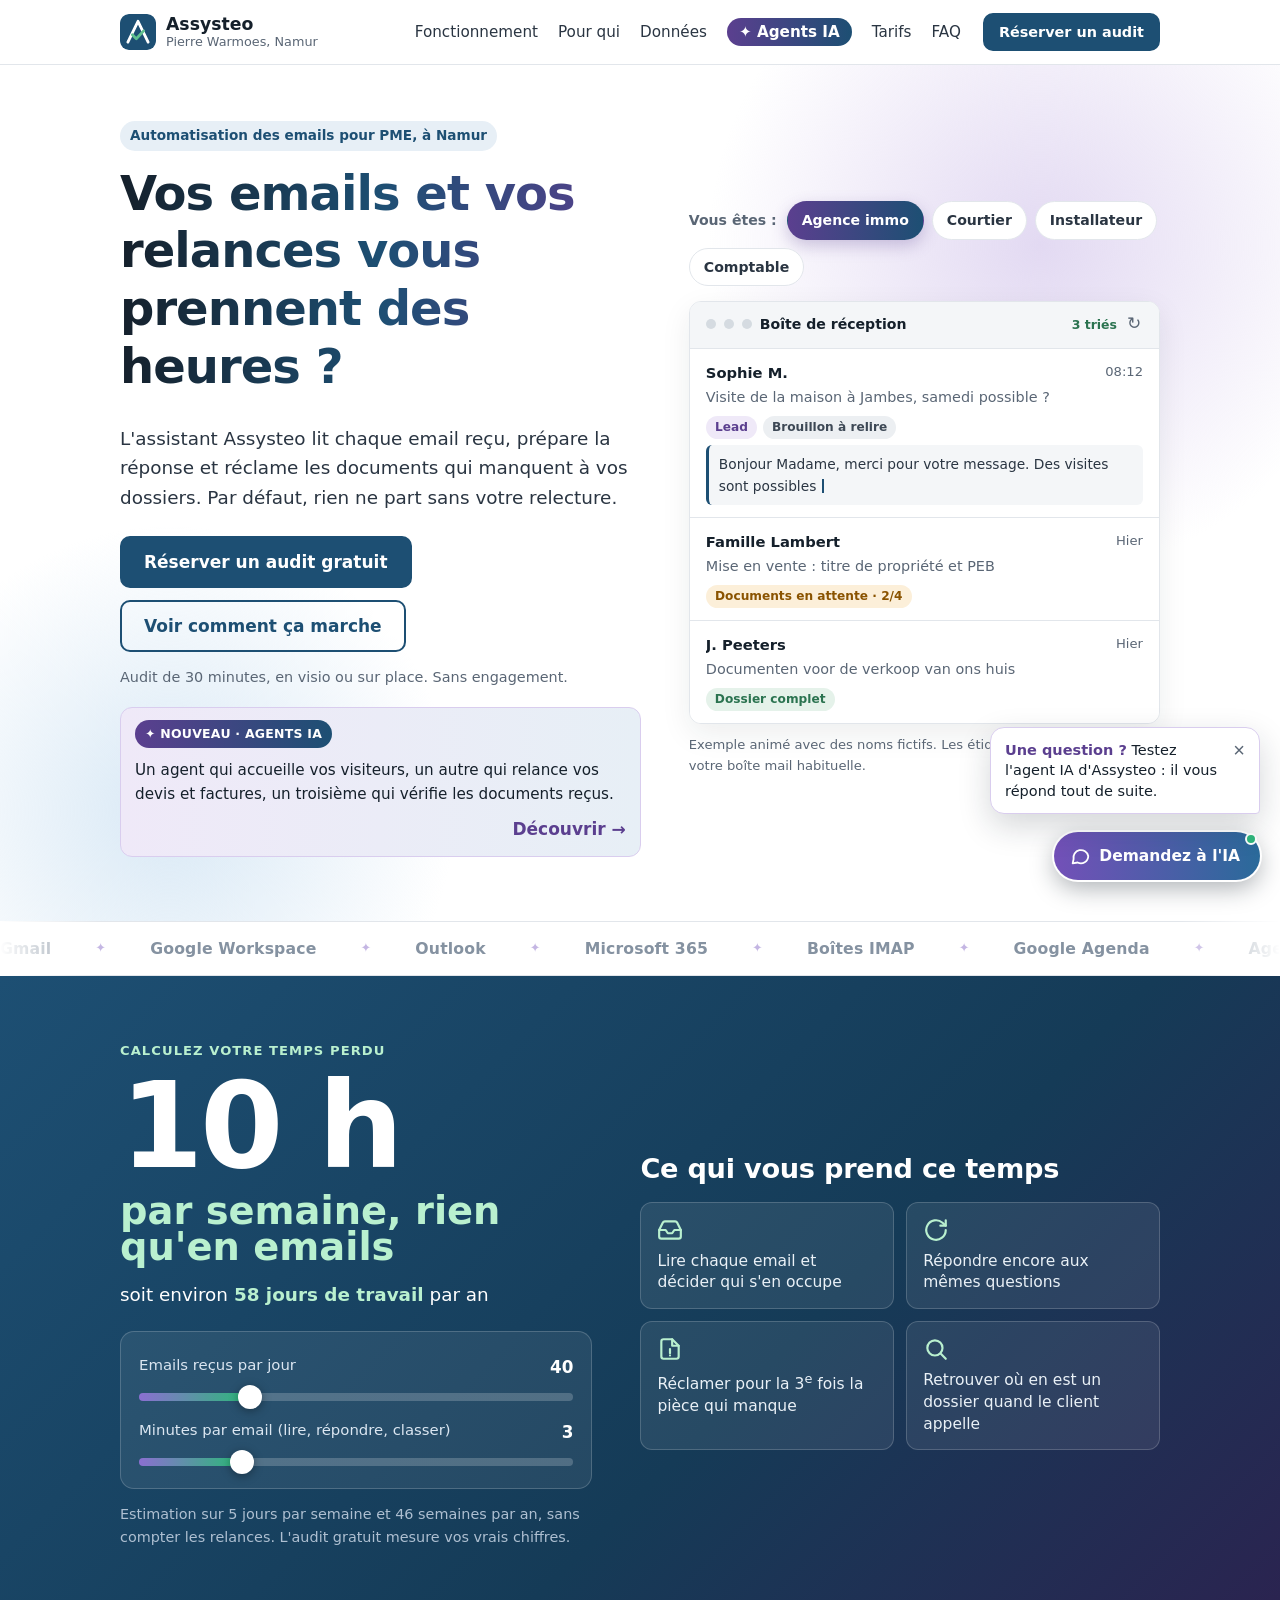
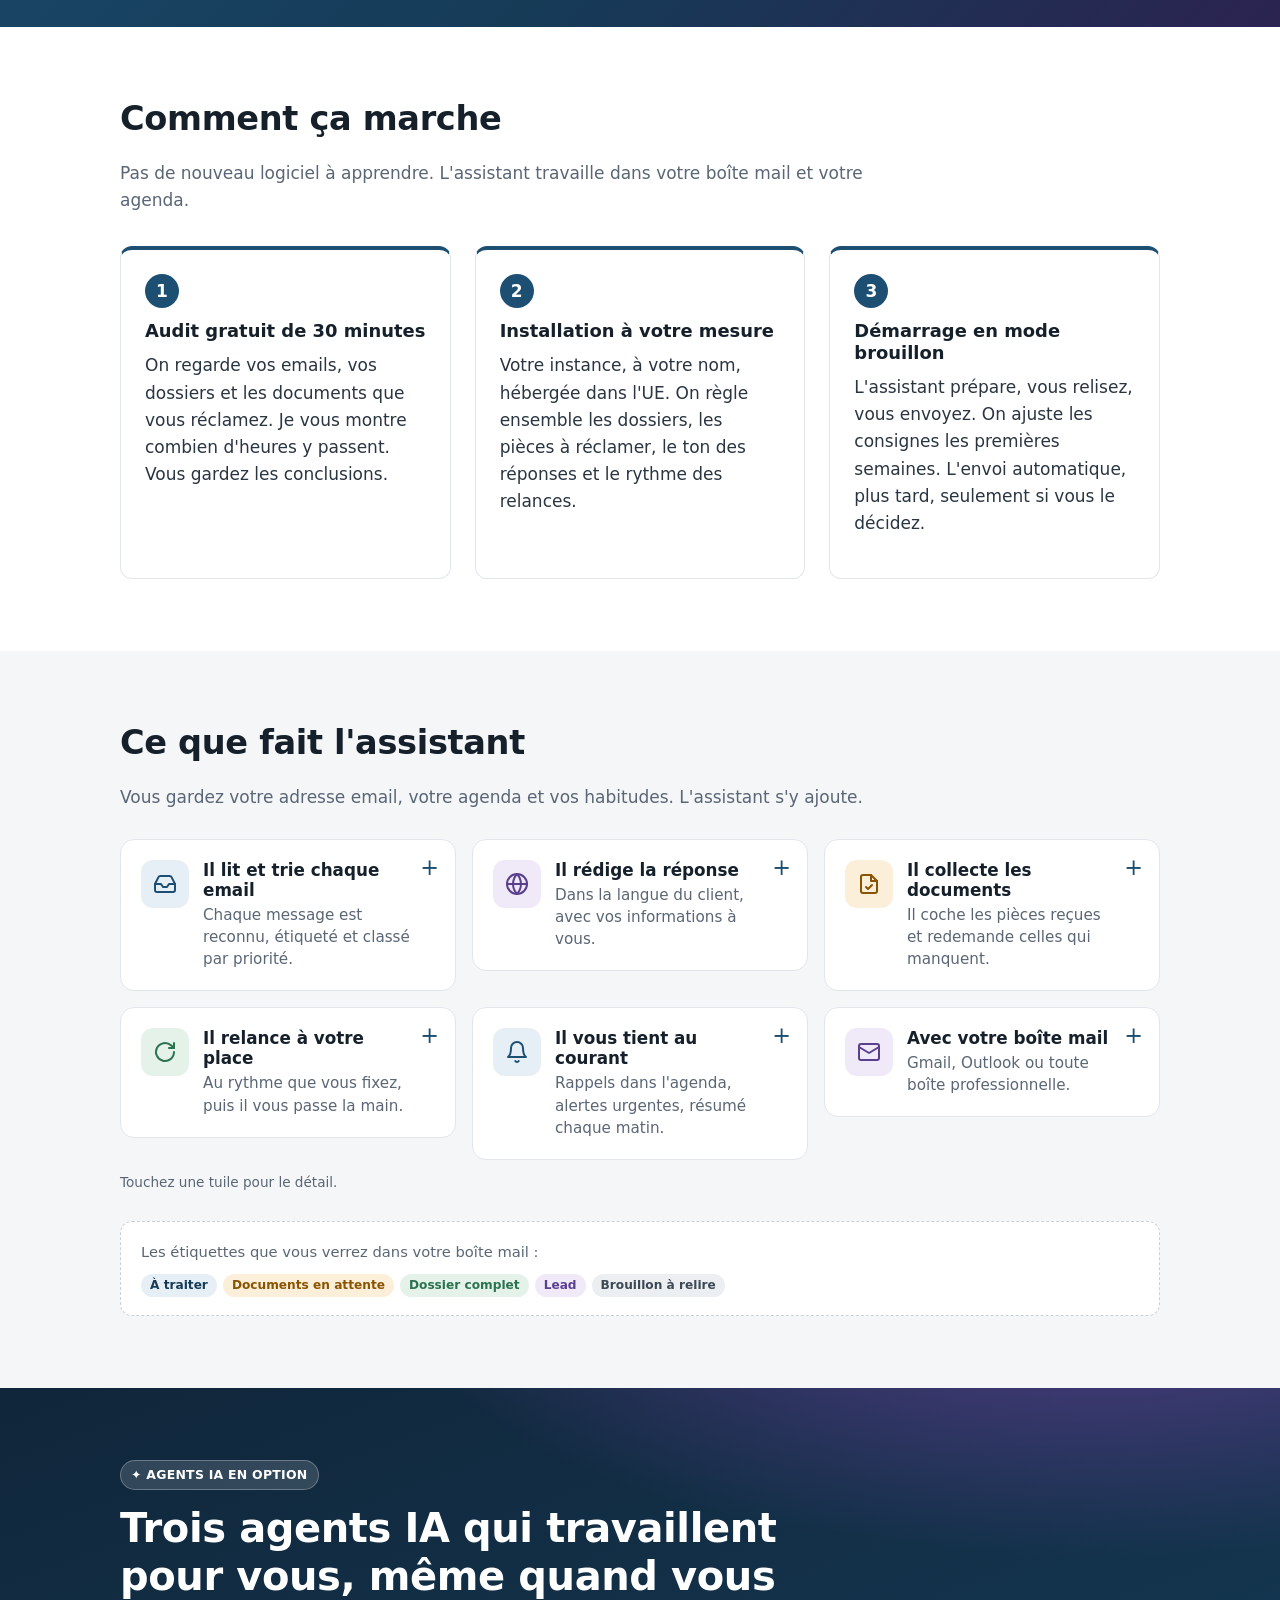
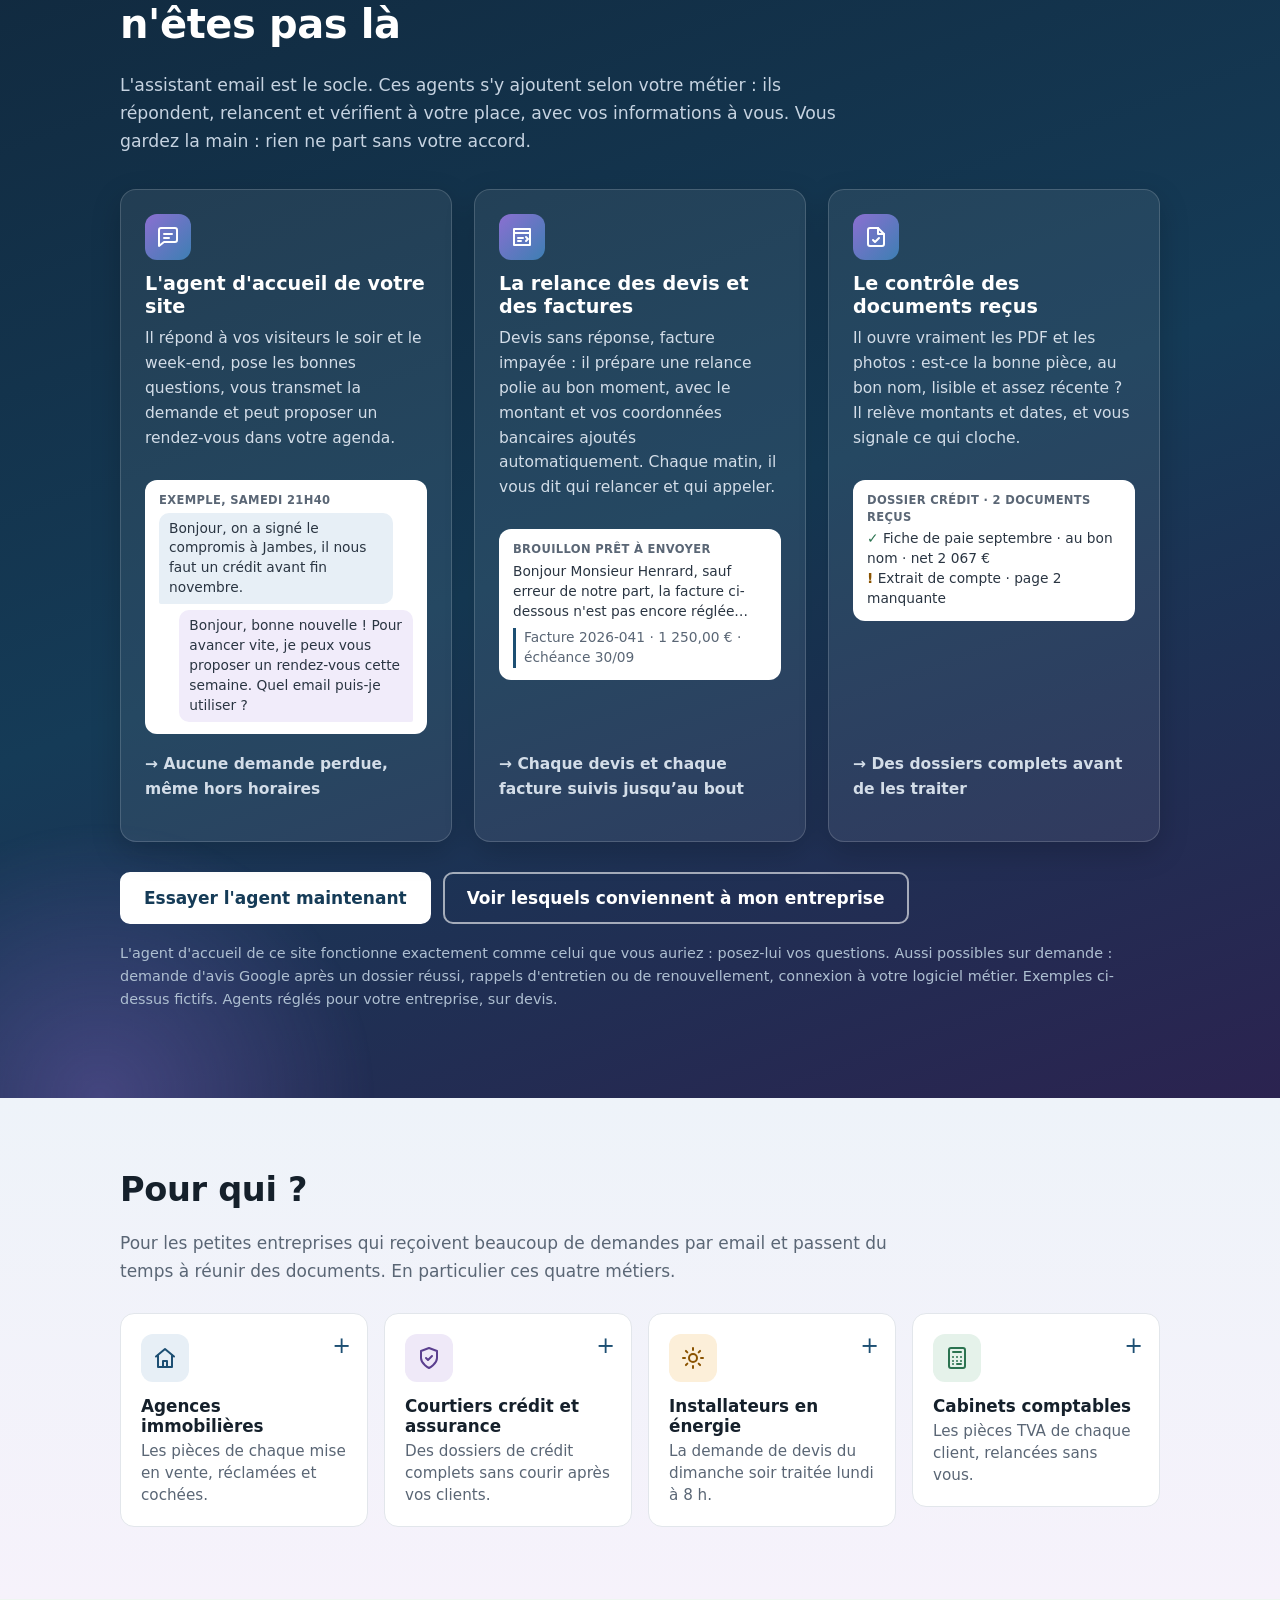
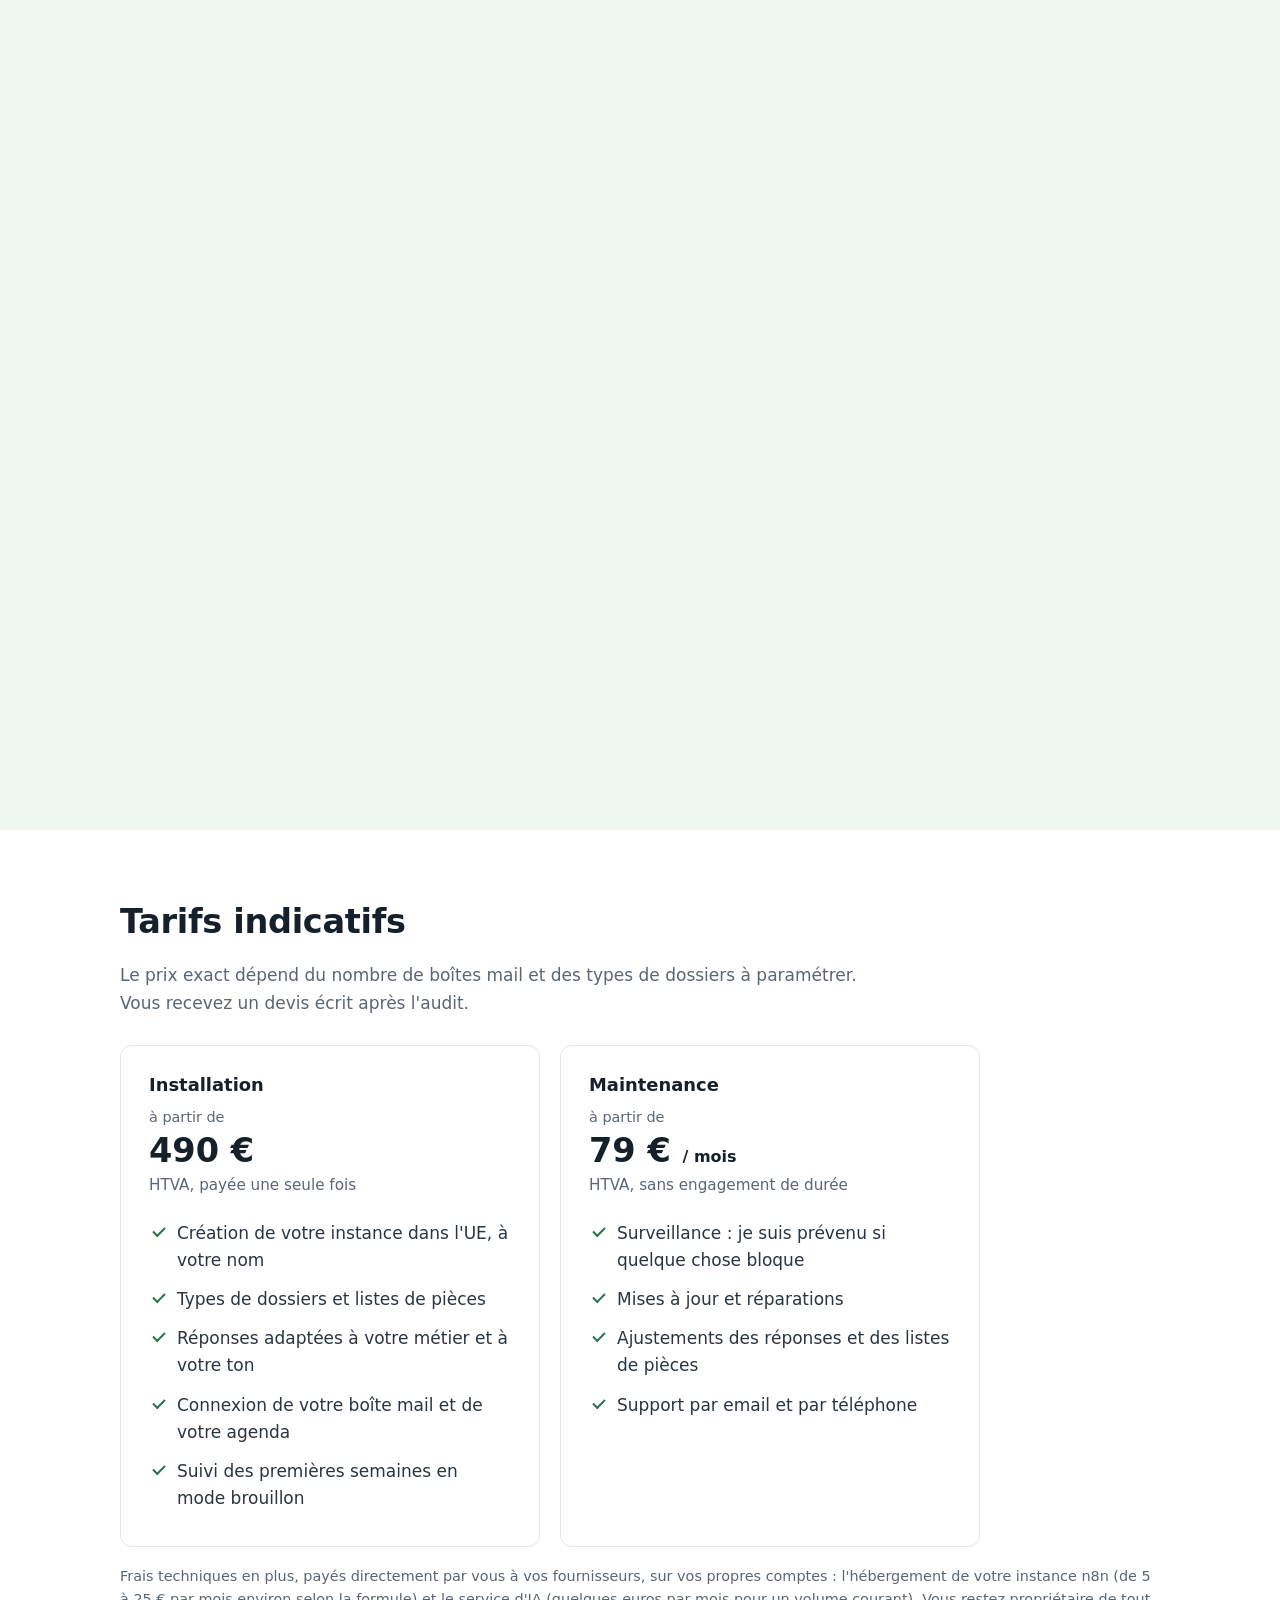
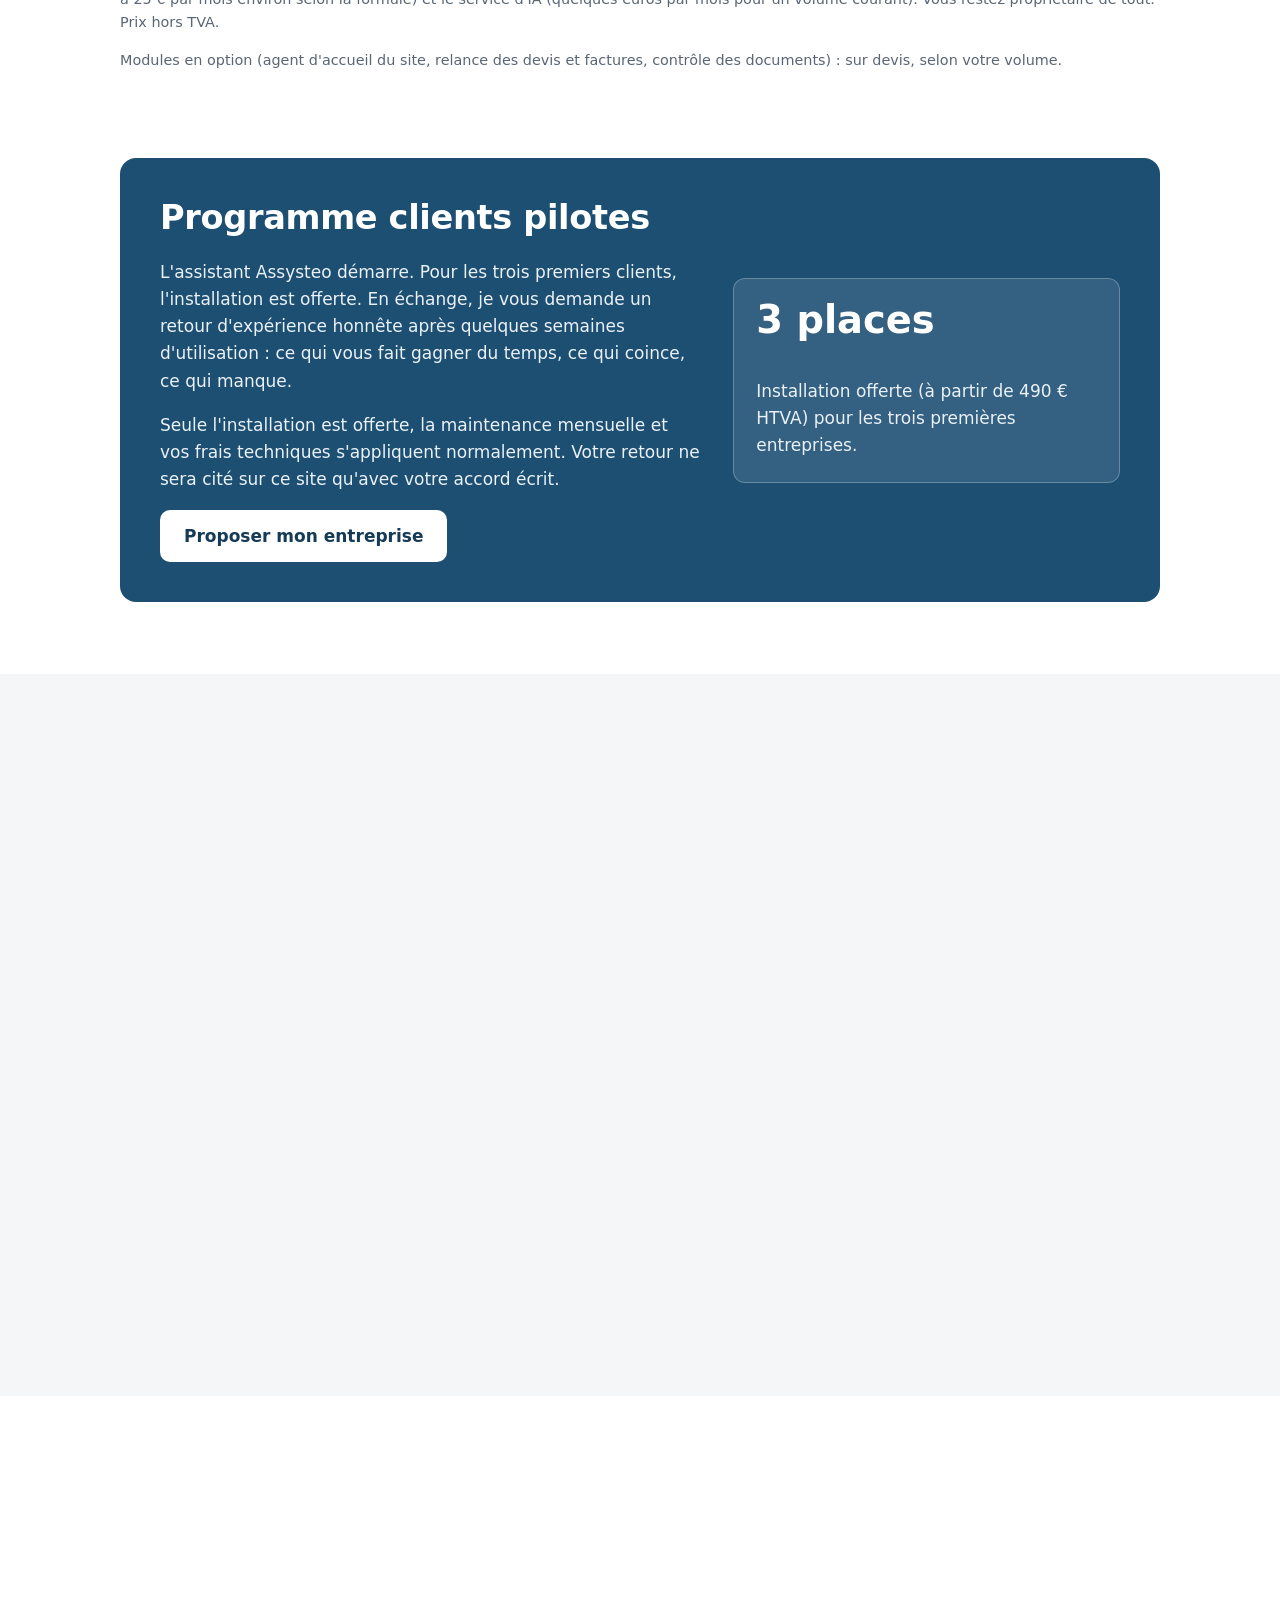
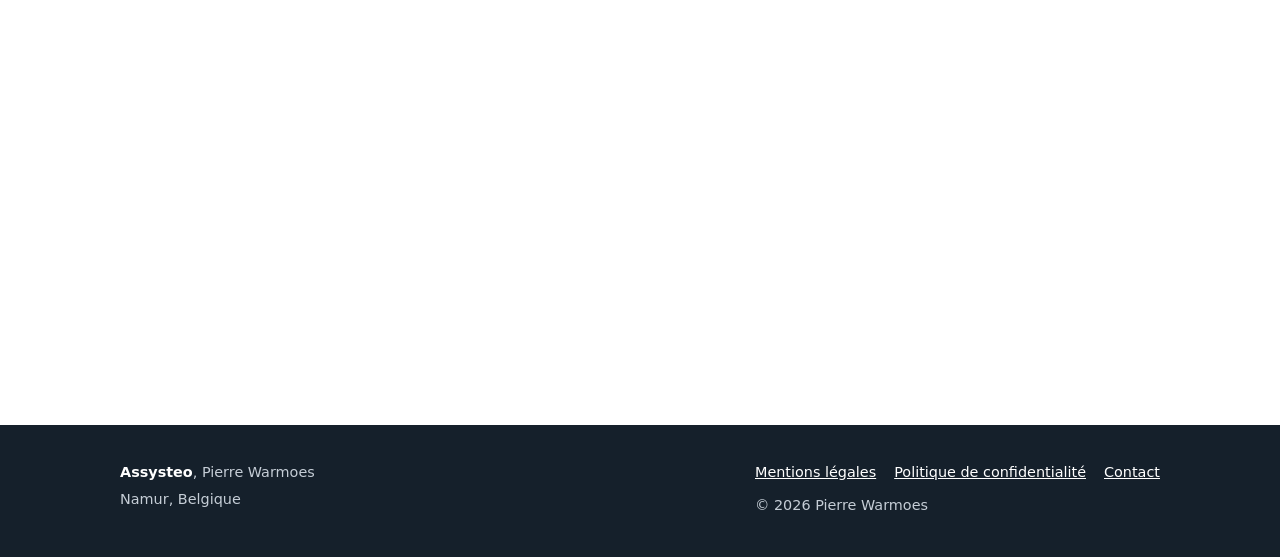
==== commit f186f7cc: "Page installateurs en énergie (SEO), feuille commune des pages métier, lien depuis l'accueil, sitema" ====
--- a/index.html
+++ b/index.html
@@ -851,7 +851,7 @@
         </details>
         <details class="tile">
           <summary><span class="ico a" aria-hidden="true"><svg viewBox="0 0 24 24"><circle cx="12" cy="12" r="4"/><path d="M12 2v2M12 20v2M4.93 4.93l1.41 1.41M17.66 17.66l1.41 1.41M2 12h2M20 12h2M6.34 17.66l-1.41 1.41M19.07 4.93l-1.41 1.41"/></svg></span><div><h3>Installateurs en énergie</h3><p class="one">La demande de devis du dimanche soir traitée lundi à 8&nbsp;h.</p></div></summary>
-          <div class="more"><p>Panneaux solaires, pompes à chaleur, isolation, toiture. Une demande arrive un dimanche soir, en néerlandais. Lundi matin, la réponse vous attend dans vos brouillons, en néerlandais, avec les informations à envoyer&nbsp;: photos, surface à chauffer, dernière facture d'énergie. Le contact est marqué «&nbsp;Lead&nbsp;».</p></div>
+          <div class="more"><p>Panneaux solaires, pompes à chaleur, isolation, toiture. Une demande arrive un dimanche soir, en néerlandais. Lundi matin, la réponse vous attend dans vos brouillons, en néerlandais, avec les informations à envoyer&nbsp;: photos, surface à chauffer, dernière facture d'énergie. Le contact est marqué «&nbsp;Lead&nbsp;». <a href="installateurs-energie.html">Tout savoir pour les installateurs&nbsp;→</a></p></div>
         </details>
         <details class="tile">
           <summary><span class="ico g" aria-hidden="true"><svg viewBox="0 0 24 24"><rect x="4" y="2" width="16" height="20" rx="2"/><path d="M8 6h8"/><path d="M8 11h.01M12 11h.01M16 11h.01M8 15h.01M12 15h.01M16 15h.01M8 18h.01M12 18h4"/></svg></span><div><h3>Cabinets comptables</h3><p class="one">Les pièces TVA de chaque client, relancées sans vous.</p></div></summary>
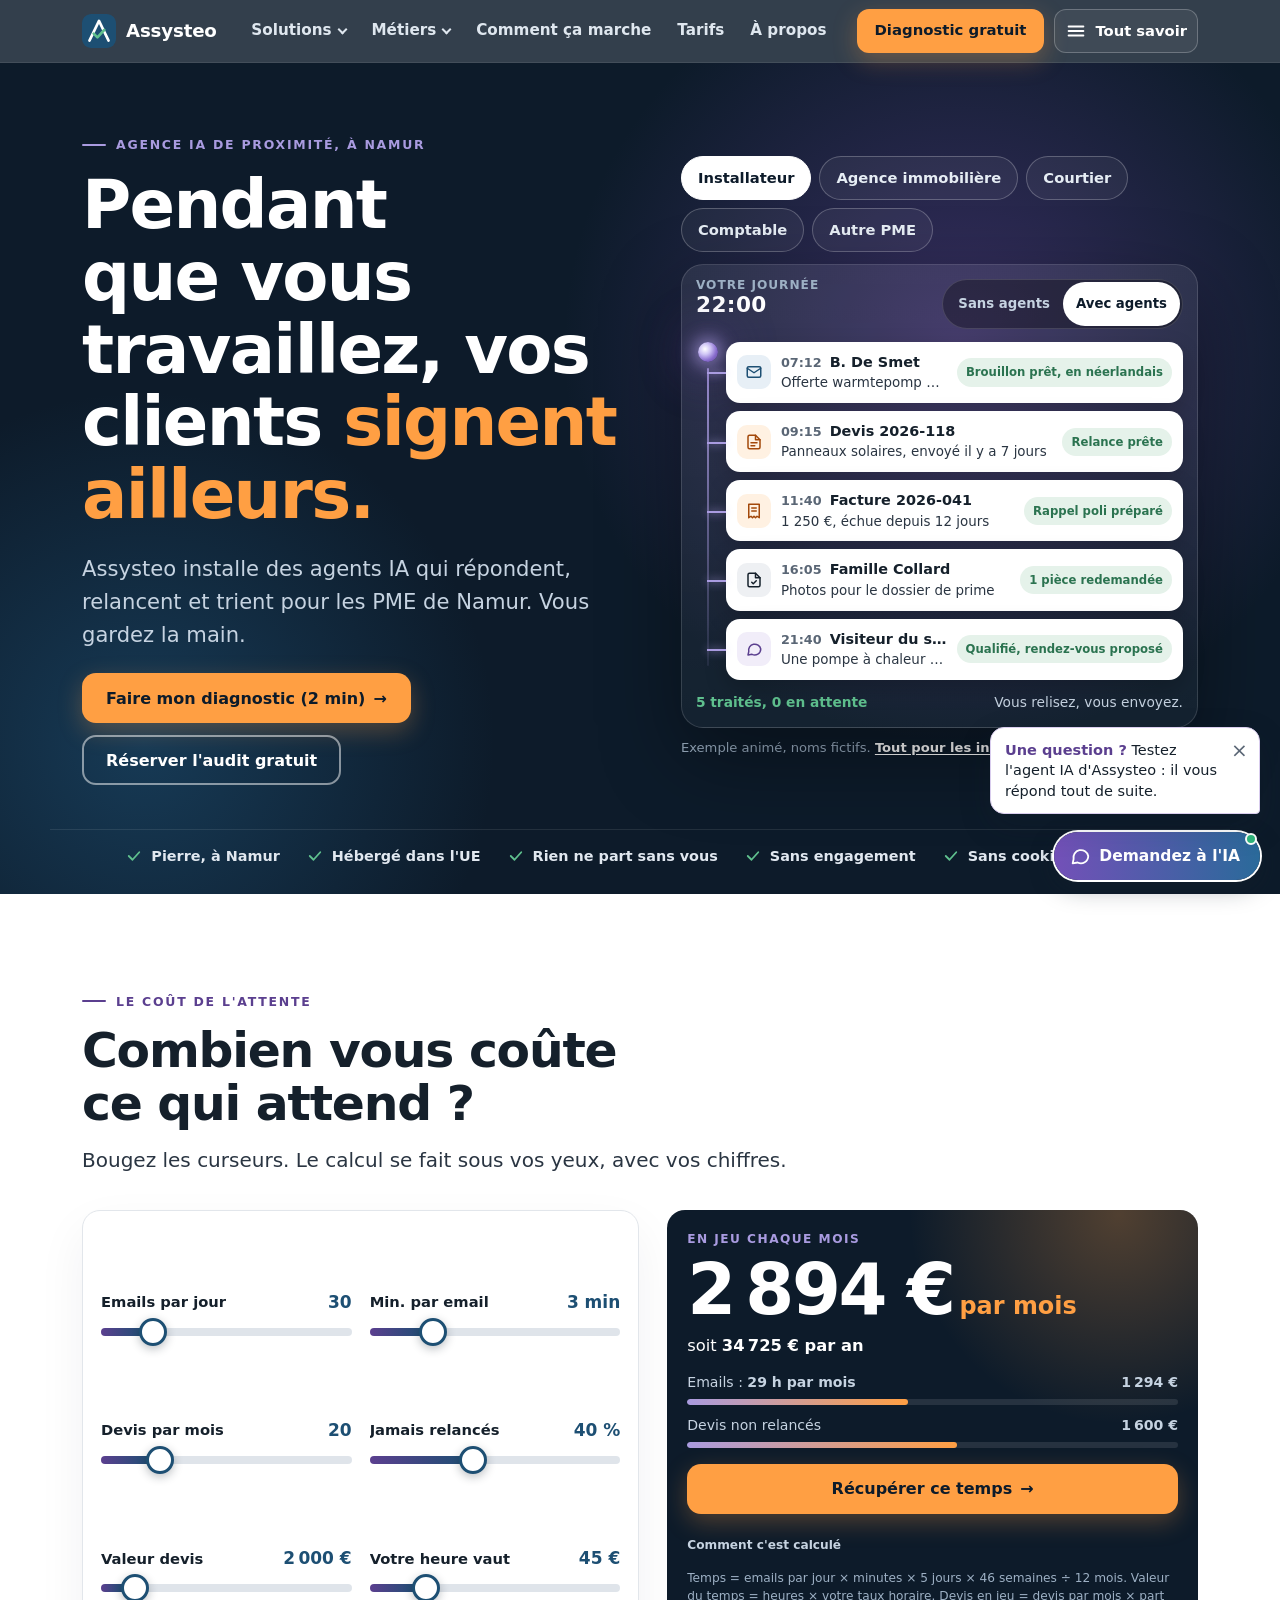
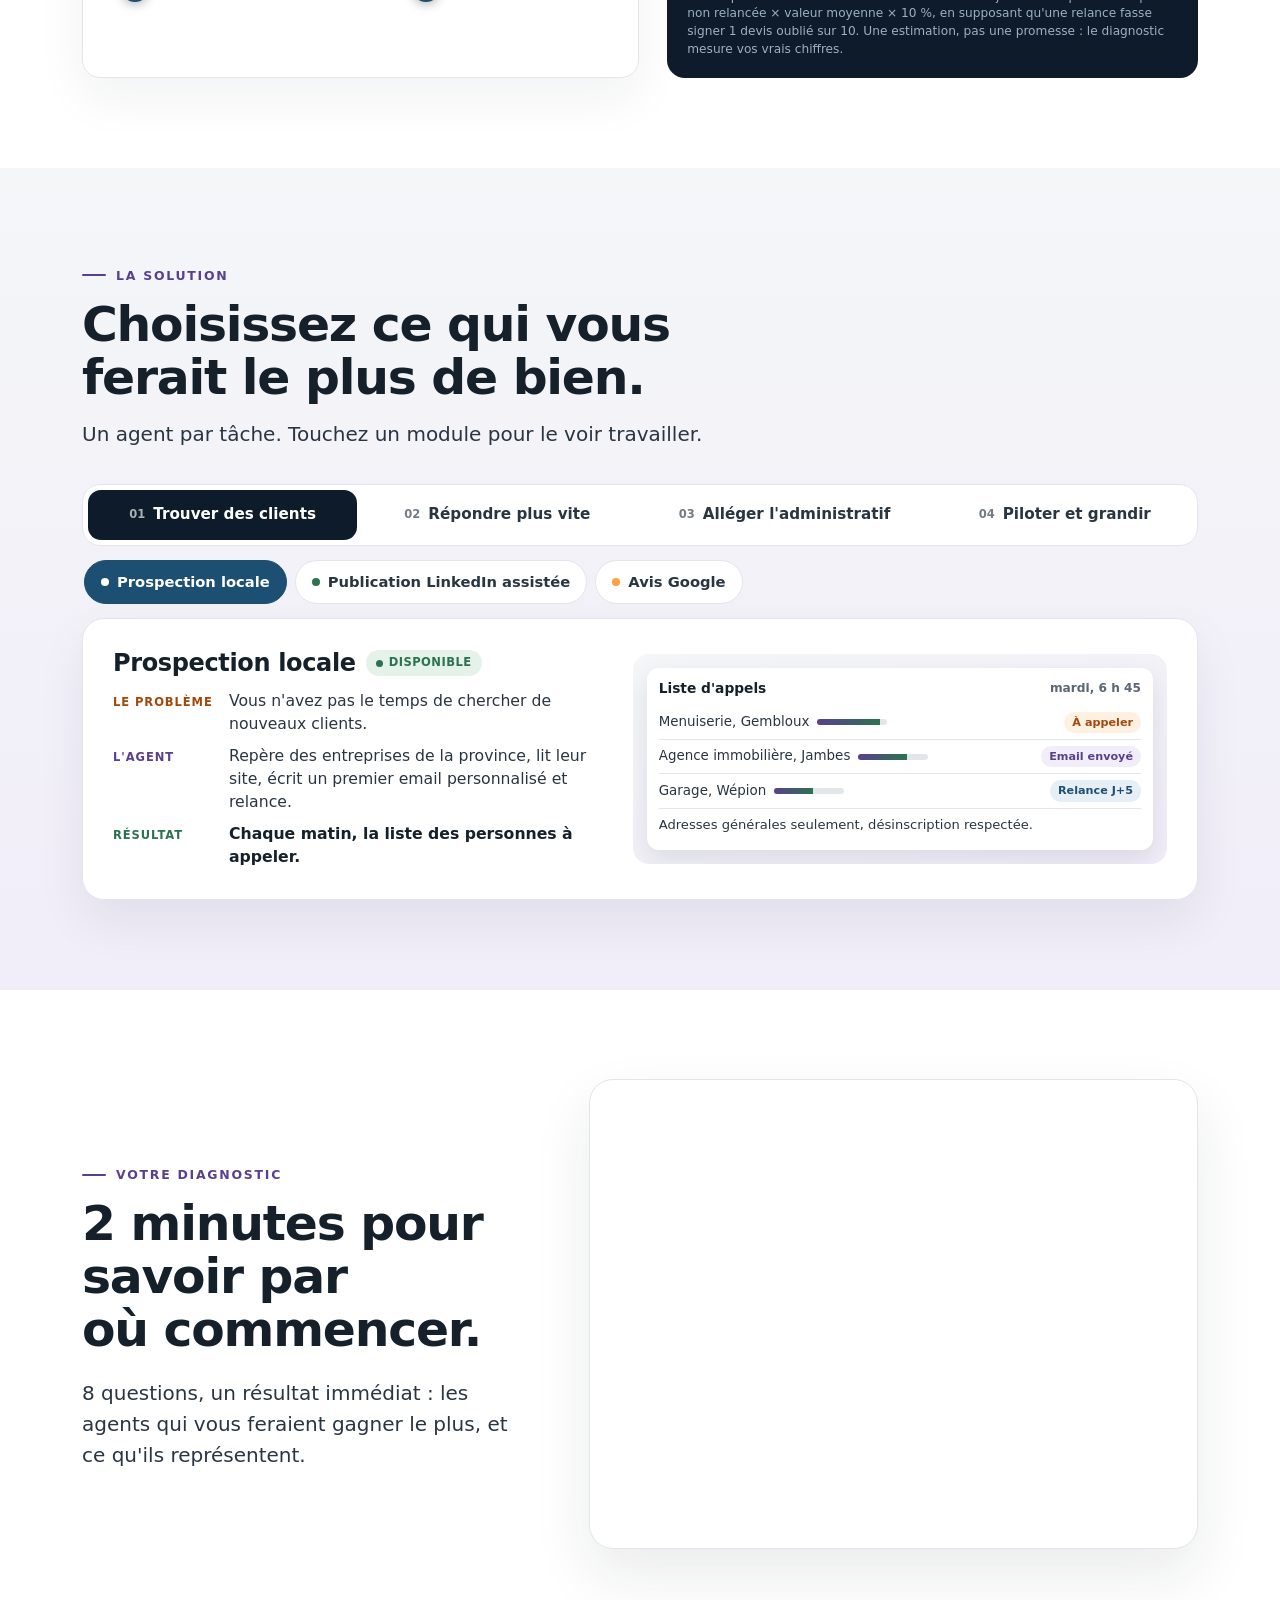
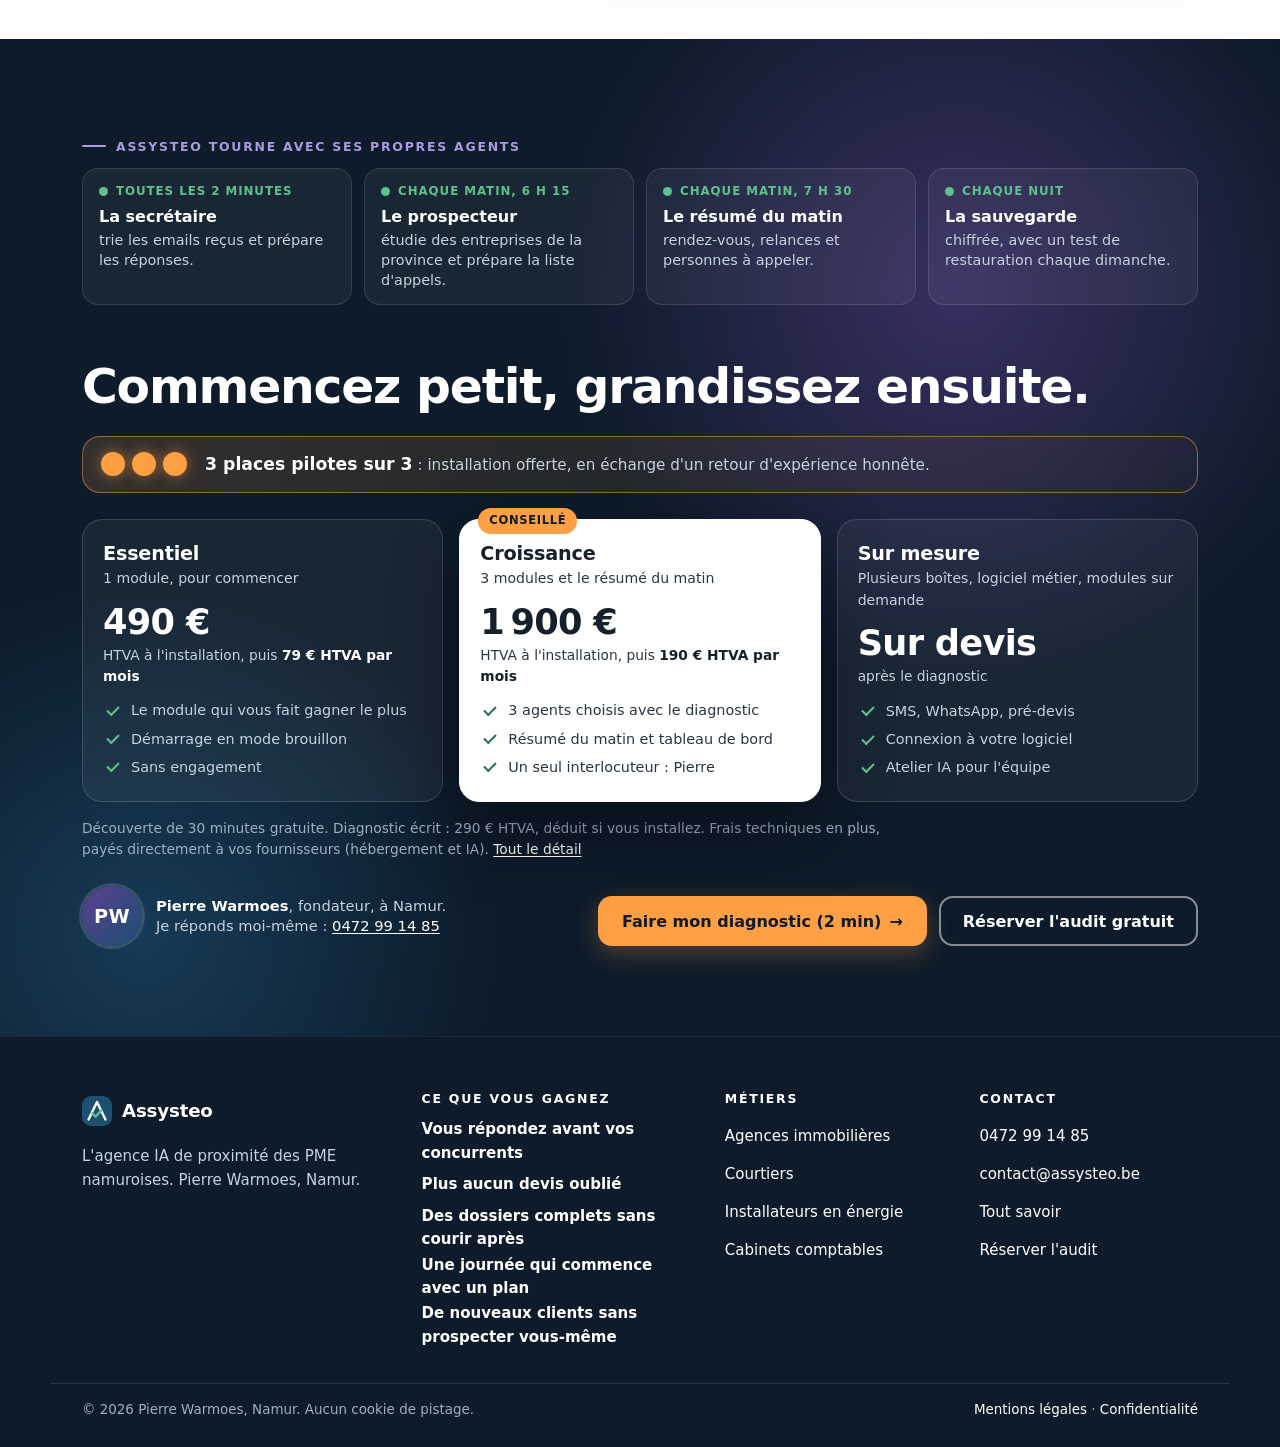
==== commit ad9d6fea: "Refonte : accueil interactif en 5 écrans Hero sombre avec la journée qui se trie sous les yeux (sans" ====
--- a/index.html
+++ b/index.html
@@ -3,1060 +3,759 @@
 <head>
 <meta charset="utf-8">
 <meta name="viewport" content="width=device-width, initial-scale=1">
-<title>Automatisation et agents IA pour PME à Namur&nbsp;: emails, relances, documents</title>
-<meta name="description" content="Assysteo lit vos emails, prépare les réponses et relance les documents manquants. Agents IA en option : accueil des visiteurs, relance des devis et factures, contrôle des documents. Pour PME à Namur et en Wallonie. Mode brouillon, instance hébergée dans l'UE.">
-<meta name="keywords" content="automatisation PME, automatisation emails, assistant IA, Namur, Wallonie, agence immobilière, courtier, installateur, comptable, relances, collecte de documents">
+<title>Agents IA pour les PME de Namur : répondre, relancer, trier | Assysteo</title>
+<meta name="description" content="Des agents IA qui répondent à vos clients, relancent devis et factures et trient vos emails. Pour les PME de Namur et de Wallonie. Rien ne part sans vous, données dans l'UE.">
 <meta name="author" content="Pierre Warmoes">
 <meta name="robots" content="index, follow">
 <meta name="geo.region" content="BE-WNA">
 <meta name="geo.placename" content="Namur">
 <link rel="canonical" href="https://assysteo.be/">
-<meta name="theme-color" content="#1d4f73">
-<meta name="color-scheme" content="light">
-
-<!-- Open Graph (aperçu quand le lien est partagé sur LinkedIn, WhatsApp, Facebook...) -->
+<!-- Versions linguistiques à venir : décommenter quand les pages existent.
+<link rel="alternate" hreflang="fr-BE" href="https://assysteo.be/">
+<link rel="alternate" hreflang="nl-BE" href="https://assysteo.be/nl/">
+<link rel="alternate" hreflang="en" href="https://assysteo.be/en/">
+<link rel="alternate" hreflang="x-default" href="https://assysteo.be/">
+-->
+<meta name="theme-color" content="#0d1b2a">
 <meta property="og:type" content="website">
 <meta property="og:locale" content="fr_BE">
 <meta property="og:site_name" content="Assysteo">
-<meta property="og:title" content="Assysteo : moins d'heures perdues en emails, relances et documents">
-<meta property="og:description" content="Un assistant qui lit vos emails, prépare les réponses et réclame les documents manquants. Vous relisez, vous envoyez. Basé à Namur.">
+<meta property="og:title" content="Pendant que vous travaillez, vos clients signent ailleurs.">
+<meta property="og:description" content="Assysteo installe des agents IA qui répondent, relancent et trient pour les PME de Namur. Vous gardez la main.">
 <meta property="og:url" content="https://assysteo.be/">
 <meta property="og:image" content="https://assysteo.be/og-image.png">
 <meta property="og:image:width" content="1200">
 <meta property="og:image:height" content="630">
-<meta property="og:image:alt" content="Assysteo, automatisation des emails pour PME à Namur">
+<meta property="og:image:alt" content="Assysteo, agents IA pour les PME de Namur">
 <meta name="twitter:card" content="summary_large_image">
-
-<link rel="icon" href="favicon.svg" type="image/svg+xml">
-<link rel="icon" href="favicon-32.png" sizes="32x32" type="image/png">
-<link rel="apple-touch-icon" href="apple-touch-icon.png">
-
-<!-- Données structurées (Google). Remplacez les textes entre crochets, voir README.md. -->
+<link rel="icon" href="/favicon.svg" type="image/svg+xml">
+<link rel="icon" href="/favicon-32.png" sizes="32x32" type="image/png">
+<link rel="apple-touch-icon" href="/apple-touch-icon.png">
+<script>document.documentElement.classList.add('js')</script>
+<link rel="stylesheet" href="/site.css?v=1">
+<link rel="stylesheet" href="/chat.css?v=9">
+<!-- Données structurées : prix à garder identiques à config.js (python3 outils/verifier_site.py) -->
 <script type="application/ld+json">
-{
-  "@context": "https://schema.org",
-  "@type": "ProfessionalService",
-  "name": "Assysteo, Pierre Warmoes",
-  "description": "Automatisation des emails, des relances et de la collecte de documents pour les PME : agences immobilières, courtiers, installateurs en énergie, cabinets comptables.",
-  "url": "https://assysteo.be/",
-  "image": "https://assysteo.be/og-image.png",
-  "logo": "https://assysteo.be/logo-512.png",
-  "email": "contact@assysteo.be",
-  "telephone": "+32 472 99 14 85",
-  "founder": { "@type": "Person", "name": "Pierre Warmoes" },
-  "address": {
-    "@type": "PostalAddress",
-    "postalCode": "5000",
-    "addressLocality": "Namur",
-    "addressRegion": "Wallonie",
-    "addressCountry": "BE"
-  },
-  "areaServed": [
-    { "@type": "City", "name": "Namur" },
-    { "@type": "AdministrativeArea", "name": "Wallonie" }
+{"@context":"https://schema.org","@graph":[
+ {"@type":"ProfessionalService","@id":"https://assysteo.be/#entreprise","name":"Assysteo","description":"Agence IA de proximité des PME namuroises : agents IA et automatisations pour trouver des clients, répondre plus vite, alléger l'administratif et mieux piloter.","url":"https://assysteo.be/","logo":"https://assysteo.be/logo-512.png","image":"https://assysteo.be/og-image.png","email":"contact@assysteo.be","telephone":"+32 472 99 14 85","founder":{"@type":"Person","name":"Pierre Warmoes"},"address":{"@type":"PostalAddress","addressLocality":"Namur","postalCode":"5000","addressRegion":"Wallonie","addressCountry":"BE"},"areaServed":[{"@type":"City","name":"Namur"},{"@type":"AdministrativeArea","name":"Province de Namur"},{"@type":"AdministrativeArea","name":"Wallonie"}],"availableLanguage":["fr","nl","en"],"priceRange":"À partir de 490 € HTVA, puis 79 € HTVA par mois",
+  "makesOffer":[
+   {"@type":"Offer","name":"Découverte de 30 minutes","price":"0","priceCurrency":"EUR"},
+   {"@type":"Offer","name":"Diagnostic écrit","priceSpecification":{"@type":"PriceSpecification","price":"290","priceCurrency":"EUR","valueAddedTaxIncluded":false}},
+   {"@type":"Offer","name":"Essentiel : 1 module","priceSpecification":[{"@type":"PriceSpecification","minPrice":"490","priceCurrency":"EUR","valueAddedTaxIncluded":false},{"@type":"UnitPriceSpecification","minPrice":"79","priceCurrency":"EUR","unitText":"mois","valueAddedTaxIncluded":false}]},
+   {"@type":"Offer","name":"Croissance : 3 modules et le résumé du matin","priceSpecification":[{"@type":"PriceSpecification","minPrice":"1900","priceCurrency":"EUR","valueAddedTaxIncluded":false},{"@type":"UnitPriceSpecification","minPrice":"190","priceCurrency":"EUR","unitText":"mois","valueAddedTaxIncluded":false}]}
   ],
-  "availableLanguage": ["fr", "nl", "en"],
-  "priceRange": "À partir de 79 € HTVA / mois",
-  "makesOffer": [
-    {
-      "@type": "Offer",
-      "name": "Audit gratuit de 30 minutes",
-      "price": "0",
-      "priceCurrency": "EUR"
-    },
-    {
-      "@type": "Offer",
-      "name": "Installation de l'assistant Assysteo",
-      "priceSpecification": {
-        "@type": "PriceSpecification",
-        "minPrice": "490",
-        "priceCurrency": "EUR",
-        "valueAddedTaxIncluded": false
-      }
-    },
-    {
-      "@type": "Offer",
-      "name": "Maintenance mensuelle (surveillance, mises à jour, support)",
-      "priceSpecification": {
-        "@type": "UnitPriceSpecification",
-        "minPrice": "79",
-        "priceCurrency": "EUR",
-        "unitText": "mois",
-        "valueAddedTaxIncluded": false
-      }
-    }
-  ]
-}
+  "hasOfferCatalog":{"@type":"OfferCatalog","name":"Les 4 piliers","itemListElement":[
+   {"@type":"Offer","itemOffered":{"@id":"https://assysteo.be/#trouver-des-clients"}},
+   {"@type":"Offer","itemOffered":{"@id":"https://assysteo.be/#repondre-plus-vite"}},
+   {"@type":"Offer","itemOffered":{"@id":"https://assysteo.be/#alleger-l-administratif"}},
+   {"@type":"Offer","itemOffered":{"@id":"https://assysteo.be/#piloter"}}]}},
+ {"@type":"Service","@id":"https://assysteo.be/#trouver-des-clients","name":"Trouver des clients","serviceType":"Prospection locale automatisée et publication LinkedIn assistée","provider":{"@id":"https://assysteo.be/#entreprise"},"areaServed":{"@type":"AdministrativeArea","name":"Province de Namur"},"url":"https://assysteo.be/#trouver"},
+ {"@type":"Service","@id":"https://assysteo.be/#repondre-plus-vite","name":"Répondre plus vite","serviceType":"Assistant email, agent d'accueil du site et prise de rendez-vous automatique","provider":{"@id":"https://assysteo.be/#entreprise"},"areaServed":{"@type":"AdministrativeArea","name":"Province de Namur"},"url":"https://assysteo.be/#repondre"},
+ {"@type":"Service","@id":"https://assysteo.be/#alleger-l-administratif","name":"Alléger l'administratif","serviceType":"Relance des devis et des factures, contrôle des documents reçus","provider":{"@id":"https://assysteo.be/#entreprise"},"areaServed":{"@type":"AdministrativeArea","name":"Province de Namur"},"url":"https://assysteo.be/#alleger"},
+ {"@type":"Service","@id":"https://assysteo.be/#piloter","name":"Piloter et faire grandir","serviceType":"Résumé du matin, tableau de bord du dirigeant et infogérance","provider":{"@id":"https://assysteo.be/#entreprise"},"areaServed":{"@type":"AdministrativeArea","name":"Province de Namur"},"url":"https://assysteo.be/#piloter"},
+ {"@type":"WebSite","@id":"https://assysteo.be/#site","url":"https://assysteo.be/","name":"Assysteo","inLanguage":"fr-BE","publisher":{"@id":"https://assysteo.be/#entreprise"}},
+ {"@type":"FAQPage","mainEntity":[
+  {"@type":"Question","name":"L'IA va répondre n'importe quoi ?","acceptedAnswer":{"@type":"Answer","text":"Elle peut se tromper : c'est pour ça qu'elle travaille en brouillon. Vous relisez avant l'envoi. Un message sensible, comme une réclamation ou une urgence, vous est signalé au lieu d'être traité seul. Les premières semaines, on ajuste ses consignes à partir de vos corrections."}},
+  {"@type":"Question","name":"Je ne suis pas à l'aise avec la technique.","acceptedAnswer":{"@type":"Answer","text":"Vous n'avez rien à installer ni à apprendre. Vous continuez dans votre boîte mail et votre agenda habituels. L'installation, les réglages et le suivi sont faits pour vous. Il vous faut surtout un rendez-vous d'environ une heure pour valider le ton des réponses et les listes de documents."}},
+  {"@type":"Question","name":"Combien ça coûte vraiment par mois ?","acceptedAnswer":{"@type":"Answer","text":"Formule Essentiel : 79 euros HTVA par mois de maintenance. Formule Croissance : 190 euros HTVA par mois. S'ajoutent vos frais techniques, payés directement à vos fournisseurs : hébergement de 5 à 25 euros par mois et service d'IA, quelques euros par mois pour un volume courant. L'installation se paie une seule fois, et elle est offerte aux 3 entreprises du programme pilote."}},
+  {"@type":"Question","name":"Et mes données, le RGPD ?","acceptedAnswer":{"@type":"Answer","text":"Votre instance est à votre nom, hébergée dans l'Union européenne. Vos emails restent dans votre boîte mail. Un contrat de sous-traitance RGPD vous est remis avant la mise en route. Personne ne lit vos emails, sauf à votre demande pour régler un problème."}},
+  {"@type":"Question","name":"Et si Assysteo s'arrête ?","acceptedAnswer":{"@type":"Answer","text":"Vous êtes propriétaire de l'instance et des comptes d'hébergement et d'IA. Tout continue de fonctionner, et un autre prestataire n8n peut reprendre la maintenance. Vos données ne sont jamais bloquées chez Assysteo."}},
+  {"@type":"Question","name":"Ça marche avec Outlook ?","acceptedAnswer":{"@type":"Answer","text":"Oui : Gmail, Google Workspace, Outlook, Microsoft 365 et toute boîte mail professionnelle compatible IMAP. Certaines fonctions, comme les rappels dans l'agenda, dépendent de votre agenda : on le vérifie pendant le diagnostic."}},
+  {"@type":"Question","name":"Et en néerlandais ?","acceptedAnswer":{"@type":"Answer","text":"La réponse suit la langue du message reçu : français, néerlandais ou anglais."}},
+  {"@type":"Question","name":"Je peux arrêter quand je veux ?","acceptedAnswer":{"@type":"Answer","text":"Oui. La maintenance est mensuelle, sans engagement, avec un préavis d'un mois. Si vous arrêtez, vos données restent à vous : elles sont exportées ou supprimées, comme vous préférez."}}]}
+]}
 </script>
-
-<style>
-:root {
-  --ink: #15202b;
-  --text: #2a3542;
-  --muted: #5a6675;
-  --line: #e2e6eb;
-  --bg: #ffffff;
-  --soft: #f4f6f8;
-  --brand: #1d4f73;
-  --brand-dark: #153b57;
-  --brand-soft: #e7eff6;
-  --ok: #2b7350;
-  --ok-soft: #e5f2ea;
-  --amber: #8a5300;
-  --amber-soft: #fcefd9;
-  --violet: #5b3f8f;
-  --violet-soft: #efe9f8;
-  --grey-soft: #eceff2;
-  --radius: 12px;
-  --wrap: 1080px;
-}
-*, *::before, *::after { box-sizing: border-box; }
-html { -webkit-text-size-adjust: 100%; scroll-behavior: smooth; }
-@media (prefers-reduced-motion: reduce) { html { scroll-behavior: auto; } }
-body {
-  margin: 0;
-  background: var(--bg);
-  color: var(--text);
-  font-family: system-ui, -apple-system, "Segoe UI", Roboto, "Helvetica Neue", Arial, sans-serif;
-  font-size: 17px;
-  line-height: 1.6;
-  overflow-wrap: break-word;
-}
-img, svg { max-width: 100%; height: auto; }
-a { color: var(--brand); }
-a:hover { color: var(--brand-dark); }
-h1, h2, h3 { color: var(--ink); line-height: 1.2; margin: 0 0 .6em; }
-h1 { font-size: clamp(1.9rem, 4.6vw, 3rem); letter-spacing: -0.02em; }
-h2 { font-size: clamp(1.5rem, 3.2vw, 2.1rem); letter-spacing: -0.01em; }
-h3 { font-size: 1.12rem; }
-p { margin: 0 0 1em; }
-ul, ol { margin: 0 0 1em; padding-left: 1.2em; }
-.wrap { max-width: var(--wrap); margin: 0 auto; padding: 0 20px; }
-.skip { position: absolute; left: -9999px; top: 0; background: var(--ink); color: #fff; padding: 8px 12px; z-index: 100; }
-.skip:focus { left: 8px; top: 8px; }
-:focus-visible { outline: 3px solid #f0a42b; outline-offset: 2px; }
-
-/* En-tête */
-.site-header { position: sticky; top: 0; z-index: 50; background: rgba(255,255,255,.96); border-bottom: 1px solid var(--line); }
-.site-header .wrap { display: flex; align-items: center; justify-content: space-between; gap: 16px; min-height: 64px; }
-.brand { display: flex; align-items: center; gap: 10px; text-decoration: none; color: var(--ink); line-height: 1.15; }
-.brand img { flex: none; border-radius: 9px; }
-.brand .brand-texte { display: flex; flex-direction: column; font-size: inherit; color: inherit; }
-.brand strong { font-size: 1.08rem; }
-.brand span { font-size: .8rem; color: var(--muted); }
-.nav { display: flex; align-items: center; gap: 22px; }
-.nav ul { display: flex; gap: 20px; list-style: none; margin: 0; padding: 0; }
-.nav ul a { color: var(--text); text-decoration: none; font-size: .95rem; }
-.nav ul a:hover { color: var(--brand); }
-@media (max-width: 820px) { .nav ul { display: none; } }
-
-/* Boutons */
-.btn { display: inline-block; padding: 13px 22px; border-radius: 10px; font-weight: 600; text-decoration: none; text-align: center; border: 2px solid var(--brand); line-height: 1.3; }
-.btn-primary { background: var(--brand); color: #fff; }
-.btn-primary:hover { background: var(--brand-dark); border-color: var(--brand-dark); color: #fff; }
-.btn-ghost { background: transparent; color: var(--brand); }
-.btn-ghost:hover { background: var(--brand-soft); }
-.btn-small { padding: 8px 14px; font-size: .9rem; }
-.btn-row { display: flex; flex-wrap: wrap; gap: 12px; margin: 1.4em 0 .8em; }
-@media (max-width: 480px) { .btn-row .btn { width: 100%; } }
-
-/* Sections */
-section { padding: 72px 0; scroll-margin-top: 64px; }
-section.alt { background: var(--soft); }
-.eyebrow { display: inline-block; font-size: .85rem; font-weight: 600; color: var(--brand); background: var(--brand-soft); padding: 4px 10px; border-radius: 999px; margin-bottom: 14px; }
-.lead { font-size: 1.15rem; color: var(--text); max-width: 40em; }
-.intro { max-width: 46em; color: var(--muted); }
-.small { font-size: .9rem; color: var(--muted); }
-@media (max-width: 600px) { section { padding: 52px 0; } }
-
-/* Accroche */
-.hero { padding: 56px 0 64px; }
-.hero-grid { display: grid; grid-template-columns: 1.05fr .95fr; gap: 48px; align-items: center; }
-@media (max-width: 900px) { .hero-grid { grid-template-columns: 1fr; gap: 36px; } }
-/* Empêche un contenu large de faire déborder une grille sur petit écran */
-.hero-grid > *, .pain > *, .steps > *, .cards > *, .trust > *, .prices > *, .pilot > *, .cta-box > * { min-width: 0; }
-
-/* Boîte mail illustrative */
-.inbox { background: #fff; border: 1px solid var(--line); border-radius: var(--radius); box-shadow: 0 10px 30px rgba(21,32,43,.08); overflow: hidden; }
-.inbox-top { display: flex; align-items: center; gap: 8px; padding: 12px 16px; border-bottom: 1px solid var(--line); background: var(--soft); font-size: .88rem; color: var(--muted); }
-.inbox-top b { color: var(--ink); }
-.dot { width: 10px; height: 10px; border-radius: 50%; background: #d5dbe1; flex: none; }
-.mail { list-style: none; margin: 0; padding: 0; }
-.mail li { padding: 12px 16px; border-bottom: 1px solid var(--line); }
-.mail li:last-child { border-bottom: 0; }
-.mail-head { display: flex; justify-content: space-between; gap: 10px; font-size: .92rem; }
-.mail-head b { color: var(--ink); min-width: 0; overflow: hidden; text-overflow: ellipsis; white-space: nowrap; }
-.mail-head time { color: var(--muted); flex: none; font-size: .82rem; }
-.mail-subj { font-size: .9rem; color: var(--muted); white-space: nowrap; overflow: hidden; text-overflow: ellipsis; margin: 2px 0 6px; }
-.draft { background: var(--soft); border-left: 3px solid var(--brand); padding: 8px 10px; border-radius: 6px; font-size: .86rem; color: var(--text); margin-top: 6px; }
-.caption { font-size: .82rem; color: var(--muted); margin-top: 10px; }
-
-/* Étiquettes */
-.tags { display: flex; flex-wrap: wrap; gap: 6px; }
-.tag { display: inline-block; font-size: .76rem; font-weight: 600; padding: 2px 9px; border-radius: 999px; white-space: nowrap; }
-.t-todo { background: var(--brand-soft); color: var(--brand-dark); }
-.t-docs { background: var(--amber-soft); color: var(--amber); }
-.t-done { background: var(--ok-soft); color: var(--ok); }
-.t-lead { background: var(--violet-soft); color: var(--violet); }
-.t-draft { background: var(--grey-soft); color: #3d4855; }
-
-/* Problème */
-.pain { display: grid; grid-template-columns: 1fr 1fr; gap: 40px; align-items: start; }
-@media (max-width: 860px) { .pain { grid-template-columns: 1fr; gap: 24px; } }
-.pain ul { padding-left: 0; list-style: none; }
-.pain li { padding: 12px 0 12px 30px; border-bottom: 1px solid var(--line); position: relative; }
-.pain li::before { content: ""; position: absolute; left: 4px; top: 21px; width: 12px; height: 2px; background: var(--brand); }
-.example { background: #fff; border: 1px solid var(--line); border-radius: var(--radius); padding: 24px; }
-.example .big { font-size: 1.5rem; font-weight: 700; color: var(--ink); line-height: 1.3; margin-bottom: .4em; }
-
-/* Étapes */
-.steps { list-style: none; padding: 0; margin: 32px 0 0; display: grid; grid-template-columns: repeat(3, 1fr); gap: 24px; counter-reset: step; }
-@media (max-width: 860px) { .steps { grid-template-columns: 1fr; } }
-.steps li { background: #fff; border: 1px solid var(--line); border-radius: var(--radius); padding: 24px; counter-increment: step; }
-.steps li::before { content: counter(step); display: inline-flex; align-items: center; justify-content: center; width: 34px; height: 34px; border-radius: 50%; background: var(--brand); color: #fff; font-weight: 700; margin-bottom: 12px; }
-
-/* Cartes */
-.cards { display: grid; grid-template-columns: repeat(auto-fit, minmax(min(100%, 300px), 1fr)); gap: 20px; margin-top: 28px; }
-.card { background: #fff; border: 1px solid var(--line); border-radius: var(--radius); padding: 24px; }
-.card p:last-child { margin-bottom: 0; }
-.label-strip { margin-top: 28px; padding: 18px 20px; border: 1px dashed #c8d0d8; border-radius: var(--radius); background: #fff; }
-.label-strip p { margin: 0 0 10px; font-size: .92rem; color: var(--muted); }
-
-/* Pour qui */
-.who .card h3 { margin-bottom: .3em; }
-.who .card .kicker { font-size: .78rem; font-weight: 700; text-transform: uppercase; letter-spacing: .06em; color: var(--muted); margin: 14px 0 6px; }
-
-/* Confiance */
-.trust { display: grid; grid-template-columns: repeat(2, 1fr); gap: 20px; margin-top: 28px; }
-@media (max-width: 760px) { .trust { grid-template-columns: 1fr; } }
-.trust .card { border-top: 4px solid var(--ok); }
-
-/* Tarifs */
-.prices { display: grid; grid-template-columns: repeat(2, 1fr); gap: 20px; margin-top: 28px; max-width: 860px; }
-@media (max-width: 760px) { .prices { grid-template-columns: 1fr; } }
-.price { background: #fff; border: 1px solid var(--line); border-radius: var(--radius); padding: 28px; }
-.price .from { font-size: .9rem; color: var(--muted); margin: 0; }
-.price .amount { font-size: 2.1rem; font-weight: 700; color: var(--ink); line-height: 1.2; margin: 2px 0 2px; }
-.price .unit { font-size: .95rem; color: var(--muted); margin-bottom: 16px; }
-.checks { list-style: none; padding: 0; margin: 0; }
-.checks li { padding: 6px 0 6px 28px; position: relative; }
-.checks li::before { content: ""; position: absolute; left: 4px; top: 13px; width: 12px; height: 7px; border-left: 2px solid var(--ok); border-bottom: 2px solid var(--ok); transform: rotate(-45deg); }
-
-/* Pilotes */
-.pilot { background: var(--brand); color: #eaf1f7; border-radius: 16px; padding: 40px; display: grid; grid-template-columns: 1.4fr 1fr; gap: 32px; align-items: center; }
-.pilot h2 { color: #fff; }
-.pilot a.btn { background: #fff; color: var(--brand-dark); border-color: #fff; }
-.pilot a.btn:hover { background: var(--brand-soft); }
-.seats { background: rgba(255,255,255,.1); border: 1px solid rgba(255,255,255,.25); border-radius: var(--radius); padding: 22px; }
-.seats .n { font-size: 2.4rem; font-weight: 700; color: #fff; line-height: 1; }
-@media (max-width: 820px) { .pilot { grid-template-columns: 1fr; padding: 28px 22px; } }
-
-/* FAQ */
-.faq { max-width: 820px; margin-top: 24px; }
-.faq details { border-bottom: 1px solid var(--line); }
-.faq summary { cursor: pointer; padding: 18px 36px 18px 0; font-weight: 600; color: var(--ink); list-style: none; position: relative; }
-.faq summary::-webkit-details-marker { display: none; }
-.faq summary::after { content: "+"; position: absolute; right: 6px; top: 14px; font-size: 1.4rem; font-weight: 400; color: var(--brand); }
-.faq details[open] summary::after { content: "\2212"; }
-.faq details > div { padding: 0 0 18px; }
-
-/* Appel à l'action final */
-.cta { text-align: left; }
-.cta-box { background: #fff; border: 1px solid var(--line); border-radius: 16px; padding: 40px; display: grid; grid-template-columns: 1.3fr 1fr; gap: 32px; }
-@media (max-width: 820px) { .cta-box { grid-template-columns: 1fr; padding: 28px 22px; } }
-.contact-list { list-style: none; padding: 0; margin: 0; }
-.contact-list li { padding: 8px 0; border-bottom: 1px solid var(--line); }
-.contact-list li:last-child { border-bottom: 0; }
-.contact-list span { display: block; font-size: .8rem; color: var(--muted); }
-
-/* Pied de page */
-footer { background: var(--ink); color: #c5cdd6; padding: 36px 0; font-size: .9rem; }
-footer a { color: #fff; }
-footer .wrap { display: flex; flex-wrap: wrap; justify-content: space-between; gap: 16px; }
-footer ul { list-style: none; padding: 0; margin: 0; display: flex; flex-wrap: wrap; gap: 18px; }
-footer p { margin: 0 0 4px; }
-
-/* ── Agents IA : section mise en avant ── */
-.ai-hero-strip { display: flex; align-items: center; gap: 10px; flex-wrap: wrap; margin-top: 18px; padding: 12px 14px; border-radius: 12px;
-  background: linear-gradient(90deg, #efe9f8, #e7eff6); border: 1px solid #d9cdee; text-decoration: none; color: var(--ink); }
-.ai-hero-strip:hover { border-color: var(--violet); }
-.ai-badge { display: inline-flex; align-items: center; gap: 6px; font-size: .78rem; font-weight: 700; letter-spacing: .02em; text-transform: uppercase;
-  color: #fff; background: linear-gradient(90deg, #5b3f8f, #1d4f73); padding: 4px 10px; border-radius: 999px; white-space: nowrap; }
-.ai-hero-strip span.txt { font-size: .95rem; }
-.ai-hero-strip span.go { font-weight: 700; color: var(--violet); margin-left: auto; white-space: nowrap; }
-.nav ul a.nav-ai { color: #fff; background: linear-gradient(90deg, #5b3f8f, #1d4f73); padding: 5px 12px; border-radius: 999px; font-weight: 600; }
-.nav ul a.nav-ai:hover { color: #fff; filter: brightness(1.12); }
-
-section.ai { background: radial-gradient(1200px 500px at 85% -10%, #5b3f8f 0%, transparent 60%), linear-gradient(160deg, #10263a 0%, #153b57 55%, #2b2350 100%);
-  color: #e8eef5; position: relative; overflow: hidden; }
-section.ai h2 { color: #fff; font-size: clamp(1.7rem, 3.8vw, 2.5rem); max-width: 18em; }
-section.ai .intro { color: #c6d3e1; font-size: 1.08rem; max-width: 44em; }
-section.ai .ai-badge { margin-bottom: 14px; background: rgba(255,255,255,.14); border: 1px solid rgba(255,255,255,.28); }
-.ai-grid { display: grid; grid-template-columns: repeat(3, minmax(0, 1fr)); gap: 22px; margin-top: 34px; }
-@media (max-width: 920px) { .ai-grid { grid-template-columns: 1fr; } }
-.ai-card { background: rgba(255,255,255,.07); border: 1px solid rgba(255,255,255,.16); border-radius: 16px; padding: 24px; display: flex; flex-direction: column;
-  box-shadow: 0 10px 30px rgba(0,0,0,.18); }
-.ai-card h3 { color: #fff; margin: 12px 0 8px; font-size: 1.2rem; }
-.ai-card p { color: #d3dde8; font-size: .97rem; }
-.ai-ico { width: 46px; height: 46px; border-radius: 12px; display: grid; place-items: center; background: linear-gradient(135deg, #8b6fd1, #3d7fb3); }
-.ai-ico svg { width: 24px; height: 24px; stroke: #fff; fill: none; stroke-width: 2; stroke-linecap: round; stroke-linejoin: round; }
-.ai-gain { margin-top: auto; padding-top: 14px; font-weight: 700; color: #b9f0cf; font-size: .95rem; }
-.ai-demo { margin: 14px 0 4px; background: #fff; color: var(--text); border-radius: 12px; padding: 12px 14px; font-size: .86rem; line-height: 1.45; }
-.ai-demo .q { background: var(--brand-soft); border-radius: 10px 10px 10px 2px; padding: 6px 10px; margin-bottom: 6px; max-width: 92%; }
-.ai-demo .r { background: #f1ecfa; border-radius: 10px 10px 2px 10px; padding: 6px 10px; margin-left: auto; max-width: 92%; }
-.ai-demo .lbl { font-size: .72rem; font-weight: 700; color: var(--muted); text-transform: uppercase; letter-spacing: .03em; margin-bottom: 4px; }
-.ai-demo .ok { color: var(--ok); font-weight: 700; }
-.ai-demo .warn { color: var(--amber); font-weight: 700; }
-.ai-demo .fact { border-left: 3px solid var(--brand); padding-left: 8px; margin-top: 6px; color: var(--muted); }
-.ai-cta { display: flex; flex-wrap: wrap; gap: 12px; margin-top: 30px; align-items: center; }
-.btn-ai { background: #fff; color: #153b57; border-color: #fff; }
-.btn-ai:hover { background: #efe9f8; border-color: #efe9f8; color: #153b57; }
-.btn-ghost-light { background: transparent; color: #fff; border-color: rgba(255,255,255,.6); }
-.btn-ghost-light:hover { background: rgba(255,255,255,.1); color: #fff; }
-.ai-foot { color: #aebfd1; font-size: .9rem; margin-top: 18px; }
-
-
-/* ── Bandeau chiffre clé ── */
-section.stat { background: linear-gradient(135deg, #1d4f73 0%, #153b57 60%, #2b2350 100%); color: #dbe6f1; padding: 64px 0; }
-.stat-grid { display: grid; grid-template-columns: 1fr 1.1fr; gap: 48px; align-items: center; }
-@media (max-width: 860px) { .stat-grid { grid-template-columns: 1fr; gap: 28px; } }
-.stat-grid > * { min-width: 0; }
-.stat-num { font-size: clamp(4.2rem, 13vw, 7.5rem); font-weight: 800; line-height: .95; color: #fff; letter-spacing: -0.03em; margin: 0; }
-.stat-num small { font-size: .32em; font-weight: 700; letter-spacing: 0; color: #b9f0cf; display: block; margin-top: 10px; }
-.stat-calc { font-size: 1.2rem; color: #fff; font-weight: 600; margin: 18px 0 6px; }
-.stat .small { color: #aebfd1; }
-.stat h2 { color: #fff; font-size: clamp(1.3rem, 2.6vw, 1.7rem); }
-.pain-chips { display: grid; grid-template-columns: 1fr 1fr; gap: 12px; list-style: none; padding: 0; margin: 0; }
-@media (max-width: 340px) { .pain-chips { grid-template-columns: 1fr; } }
-.pain-chips li { background: rgba(255,255,255,.08); border: 1px solid rgba(255,255,255,.18); border-radius: 12px; padding: 14px 16px; font-size: .97rem; color: #eaf1f7; line-height: 1.4; }
-.pain-chips li svg { display: block; width: 26px; height: 26px; margin-bottom: 8px; stroke: #b9f0cf; fill: none; stroke-width: 2; stroke-linecap: round; stroke-linejoin: round; }
-
-/* ── Tuiles dépliables (assistant, métiers) ── */
-.tiles { display: grid; grid-template-columns: repeat(3, minmax(0, 1fr)); gap: 16px; margin-top: 28px; align-items: start; }
-@media (max-width: 900px) { .tiles { grid-template-columns: repeat(2, minmax(0, 1fr)); } }
-@media (max-width: 560px) { .tiles { grid-template-columns: 1fr; gap: 10px; } }
-.tiles.four { grid-template-columns: repeat(4, minmax(0, 1fr)); }
-@media (max-width: 1000px) { .tiles.four { grid-template-columns: repeat(2, minmax(0, 1fr)); } }
-@media (max-width: 560px) { .tiles.four { grid-template-columns: 1fr; } }
-.tile { background: #fff; border: 1px solid var(--line); border-radius: 14px; transition: border-color .15s ease, box-shadow .15s ease; }
-.tile:hover { border-color: #b8c7d6; box-shadow: 0 6px 18px rgba(21,32,43,.06); }
-.tile summary { list-style: none; cursor: pointer; padding: 20px 44px 20px 20px; position: relative; display: flex; gap: 14px; align-items: flex-start; }
-.tile summary::-webkit-details-marker { display: none; }
-.tile summary::after { content: "+"; position: absolute; right: 16px; top: 16px; font-size: 1.4rem; color: var(--brand); line-height: 1; }
-.tile[open] summary::after { content: "\2212"; }
-.tile h3 { margin: 0 0 4px; font-size: 1.05rem; }
-.tile .one { margin: 0; font-size: .95rem; color: var(--muted); line-height: 1.45; }
-.tile .more { padding: 0 20px 18px 82px; font-size: .95rem; }
-@media (max-width: 560px) { .tile .more { padding-left: 20px; } }
-.tile .more p:last-child { margin-bottom: 0; }
-.ico { flex: none; width: 48px; height: 48px; border-radius: 12px; display: grid; place-items: center; background: var(--brand-soft); }
-.ico svg { width: 24px; height: 24px; stroke: var(--brand); fill: none; stroke-width: 2; stroke-linecap: round; stroke-linejoin: round; }
-.ico.v { background: var(--violet-soft); } .ico.v svg { stroke: var(--violet); }
-.ico.g { background: var(--ok-soft); } .ico.g svg { stroke: var(--ok); }
-.ico.a { background: var(--amber-soft); } .ico.a svg { stroke: var(--amber); }
-.tiles.four .tile summary { flex-direction: column; padding-right: 20px; }
-.tiles.four .tile summary::after { top: 20px; }
-.tiles.four .tile .more { padding-left: 20px; }
-@media (max-width: 560px) { .tiles.four .tile summary { flex-direction: row; padding-right: 44px; } }
-.tile-hint { font-size: .85rem; color: var(--muted); margin: 12px 0 0; }
-
-/* Rythme : fonds alternés */
-section.tint { background: linear-gradient(180deg, #eef3f9 0%, #f6f2fb 100%); }
-section.tint-green { background: #eef6f1; }
-.steps li { border-top: 4px solid var(--brand); }
-
-/* En-tête plus aéré sur mobile */
-@media (max-width: 520px) {
-  .brand > .brand-texte > span { display: none; }
-  .site-header .btn-small { white-space: nowrap; padding: 8px 12px; }
-}
-
-/* ════════ Animations et interactions ════════ */
-.progress { position: absolute; left: 0; right: 0; bottom: -1px; height: 3px; background: linear-gradient(90deg, #5b3f8f, #3d7fb3, #2fb67c); transform-origin: 0 50%; transform: scaleX(0); }
-.site-header { transition: box-shadow .25s ease; }
-.site-header.scrolled { box-shadow: 0 6px 24px rgba(21,32,43,.08); }
-@media (hover: hover) and (pointer: fine) and (min-width: 900px) { .site-header.scrolled { background: rgba(255,255,255,.88); backdrop-filter: saturate(1.4) blur(10px); -webkit-backdrop-filter: saturate(1.4) blur(10px); } }
-
-/* Haut de page : halo animé */
-.hero { position: relative; overflow: hidden; isolation: isolate; }
-.hero::before, .hero::after { content: ""; position: absolute; border-radius: 50%; z-index: -1; will-change: transform; }
-.hero::before { width: 720px; height: 720px; background: radial-gradient(circle, rgba(217,205,238,.75), rgba(217,205,238,0) 65%); top: -180px; right: -120px; animation: flotte 14s ease-in-out infinite alternate; }
-.hero::after { width: 620px; height: 620px; background: radial-gradient(circle, rgba(207,227,243,.8), rgba(207,227,243,0) 65%); bottom: -200px; left: -140px; animation: flotte 18s ease-in-out infinite alternate-reverse; }
-@keyframes flotte { from { transform: translate3d(0,0,0) scale(1); } to { transform: translate3d(-60px, 50px, 0) scale(1.12); } }
-.hero h1 { background: linear-gradient(90deg, #15202b 0%, #1d4f73 50%, #5b3f8f 100%); -webkit-background-clip: text; background-clip: text; color: transparent; }
-.js .hero-grid > div > * { animation: monte .7s cubic-bezier(.2,.7,.2,1) both; }
-.js .hero-grid > div > *:nth-child(2) { animation-delay: .08s; } .js .hero-grid > div > *:nth-child(3) { animation-delay: .16s; }
-.js .hero-grid > div > *:nth-child(4) { animation-delay: .24s; } .js .hero-grid > div > *:nth-child(5) { animation-delay: .32s; } .js .hero-grid > div > *:nth-child(6) { animation-delay: .4s; }
-.js #inbox-anim { animation: monte .8s .2s cubic-bezier(.2,.7,.2,1) both; }
-@keyframes monte { from { opacity: 0; transform: translateY(22px); } }
-
-/* Choix du métier */
-.metiers { display: flex; flex-wrap: wrap; align-items: center; gap: 8px; margin-bottom: 14px; }
-.metiers-lbl { font-size: .88rem; font-weight: 600; color: var(--muted); margin-right: 2px; }
-.metier-pill { font: inherit; font-size: .88rem; font-weight: 600; padding: 7px 14px; border-radius: 999px; border: 1px solid var(--line); background: #fff; color: var(--text); cursor: pointer; transition: all .2s ease; }
-.metier-pill:hover { border-color: var(--brand); color: var(--brand); transform: translateY(-1px); }
-.metier-pill[aria-pressed="true"] { background: linear-gradient(90deg, #5b3f8f, #1d4f73); color: #fff; border-color: transparent; box-shadow: 0 6px 16px rgba(91,63,143,.28); }
-
-/* Boîte mail animée */
-.inbox { transition: transform .3s ease, box-shadow .3s ease; }
-.inbox:hover { transform: translateY(-3px); box-shadow: 0 18px 40px rgba(21,32,43,.12); }
-.inbox .mail { min-height: 318px; }
-.inbox-count { margin-left: auto; font-size: .78rem; font-weight: 700; color: var(--ok); }
-.inbox-replay { border: 0; background: none; font-size: 1.05rem; color: var(--muted); cursor: pointer; padding: 0 2px; line-height: 1; transition: transform .4s ease; }
-.inbox-replay:hover { color: var(--brand); transform: rotate(-180deg); }
-.mail li.arrive { opacity: 0; transform: translateX(26px); transition: opacity .45s ease, transform .45s cubic-bezier(.2,.7,.2,1), background .8s ease; background: #f3f0fb; }
-.mail li.arrive.in { opacity: 1; transform: none; background: #fff; }
-.tag.pop { animation: pop .35s cubic-bezier(.3,1.6,.5,1) both; }
-@keyframes pop { from { opacity: 0; transform: scale(.4); } }
-.caret { display: inline-block; width: 2px; height: 1em; background: var(--brand); vertical-align: -2px; margin-left: 1px; animation: clignote .8s steps(1) infinite; }
-@keyframes clignote { 50% { opacity: 0; } }
-.tags { min-height: 22px; }
-
-/* Bandeau défilant */
-.marquee { overflow: hidden; border-block: 1px solid var(--line); background: #fff; padding: 14px 0; -webkit-mask-image: linear-gradient(90deg, transparent, #000 8%, #000 92%, transparent); mask-image: linear-gradient(90deg, transparent, #000 8%, #000 92%, transparent); }
-.marquee-track { display: flex; gap: 44px; width: max-content; animation: defile 38s linear infinite; will-change: transform; }
-.marquee:hover .marquee-track { animation-play-state: paused; }
-.marquee span { font-weight: 700; color: #8592a1; white-space: nowrap; font-size: .98rem; letter-spacing: .01em; display: inline-flex; align-items: center; gap: 44px; }
-.marquee span::after { content: "✦"; color: #c4b6e3; font-size: .8rem; }
-@keyframes defile { from { transform: translate3d(0,0,0); } to { transform: translate3d(-50%,0,0); } }
-
-/* Calculateur */
-.stat-kicker { font-size: .82rem; font-weight: 700; letter-spacing: .08em; text-transform: uppercase; color: #b9f0cf; margin: 0 0 8px; }
-.stat-sub { font-size: 1.15rem; color: #fff; margin: 14px 0 22px; }
-.stat-sub b { color: #b9f0cf; }
-.calc { display: grid; gap: 6px; background: rgba(255,255,255,.07); border: 1px solid rgba(255,255,255,.18); border-radius: 14px; padding: 18px 18px 14px; margin-bottom: 14px; }
-.calc label { display: flex; justify-content: space-between; gap: 10px; font-size: .93rem; color: #dbe6f1; margin-top: 4px; }
-.calc output { font-weight: 800; color: #fff; font-size: 1.05rem; min-width: 2.5ch; text-align: right; }
-.calc input[type=range] { -webkit-appearance: none; appearance: none; width: 100%; height: 8px; border-radius: 99px; margin: 6px 0 8px; cursor: pointer;
-  background: linear-gradient(90deg, #8b6fd1 0, #2fb67c var(--p, 30%), rgba(255,255,255,.2) var(--p, 30%)); }
-.calc input[type=range]::-webkit-slider-thumb { -webkit-appearance: none; width: 24px; height: 24px; border-radius: 50%; background: #fff; border: 0; box-shadow: 0 2px 10px rgba(0,0,0,.35); transition: transform .15s ease; }
-.calc input[type=range]::-webkit-slider-thumb:hover { transform: scale(1.15); }
-.calc input[type=range]::-moz-range-thumb { width: 24px; height: 24px; border-radius: 50%; background: #fff; border: 0; box-shadow: 0 2px 10px rgba(0,0,0,.35); }
-#calc-h, #calc-j { font-variant-numeric: tabular-nums; }
-.pain-chips li { transition: transform .25s ease, background .25s ease; }
-.pain-chips li:hover { transform: translateY(-3px); background: rgba(255,255,255,.13); }
-
-/* Apparition au défilement */
-.reveal { opacity: 0; transform: translateY(28px); transition: opacity .7s ease, transform .7s cubic-bezier(.2,.7,.2,1); }
-.reveal.vu { opacity: 1; transform: none; }
-.tile.reveal.vu:hover, .price:hover, .trust .card:hover { transform: translateY(-4px); }
-.price, .trust .card, .steps li { transition: transform .25s ease, box-shadow .25s ease, opacity .7s ease; }
-.price:hover, .trust .card:hover, .steps li:hover { box-shadow: 0 14px 34px rgba(21,32,43,.09); }
-.tile .ico { transition: transform .3s cubic-bezier(.3,1.6,.5,1); }
-.tile:hover .ico { transform: scale(1.1) rotate(-6deg); }
-.tile[open] { border-color: var(--brand); box-shadow: 0 10px 28px rgba(29,79,115,.1); }
-.tile .more { animation: deplie .35s ease; }
-@keyframes deplie { from { opacity: 0; transform: translateY(-6px); } }
-.btn { transition: transform .2s ease, box-shadow .2s ease, background .2s ease; }
-.btn-primary:hover { transform: translateY(-2px); box-shadow: 0 10px 22px rgba(29,79,115,.28); }
-
-/* Agents IA : lueur qui suit la souris */
-.ai-card { position: relative; transition: transform .2s ease, border-color .3s ease, opacity .7s ease; }
-.ai-card:hover { will-change: transform; }
-.ai-card::before { content: ""; position: absolute; inset: 0; border-radius: inherit; pointer-events: none; opacity: 0; transition: opacity .3s ease;
-  background: radial-gradient(320px circle at var(--mx, 50%) var(--my, 50%), rgba(185,160,240,.22), transparent 60%); }
-.ai-card:hover::before { opacity: 1; }
-.ai-card:hover { border-color: rgba(255,255,255,.35); }
-section.ai::after { content: ""; position: absolute; width: 600px; height: 600px; border-radius: 50%; background: radial-gradient(circle, rgba(139,111,209,.35), transparent 65%); bottom: -300px; left: -200px; animation: flotte 16s ease-in-out infinite alternate; pointer-events: none; will-change: transform; }
-section.ai .wrap { position: relative; z-index: 1; }
-.steps li::before { transition: transform .3s cubic-bezier(.3,1.6,.5,1); }
-.steps li:hover::before { transform: scale(1.15); }
-
-.hors-ecran, .hors-ecran *, .hors-ecran::before, .hors-ecran::after { animation-play-state: paused !important; }
-#faq, #audit, #confiance { content-visibility: auto; contain-intrinsic-size: auto 900px; }
-@media (prefers-reduced-motion: reduce) {
-  *, *::before, *::after { animation: none !important; transition: none !important; }
-  .reveal { opacity: 1; transform: none; }
-}
-@media (max-width: 560px) {
-  .inbox .mail { min-height: 300px; }
-  .metier-pill { padding: 6px 11px; font-size: .84rem; }
-}
-
-/* ════════ Menu ☰ (téléphone et tablette) ════════ */
-.menu-btn, .nav li.menu-seul { display: none; }
-@media (max-width: 820px) {
-  .nav { gap: 10px; }
-  .menu-btn { display: inline-grid; place-items: center; flex: none; width: 42px; height: 42px; padding: 0; border: 1px solid var(--line); border-radius: 10px; background: var(--soft); color: var(--ink); cursor: pointer; }
-  .menu-btn svg { width: 22px; height: 22px; fill: none; stroke: currentColor; stroke-width: 2.2; stroke-linecap: round; }
-  .menu-btn .x, .menu-btn[aria-expanded="true"] .barres { display: none; }
-  .menu-btn[aria-expanded="true"] .x { display: block; }
-  .site-header.menu-ouvert .nav ul { display: block; position: absolute; top: 100%; left: 0; right: 0; max-height: calc(100vh - 64px); overflow-y: auto;
-    background: #fff; border-bottom: 1px solid var(--line); box-shadow: 0 18px 30px rgba(21,32,43,.14); padding: 4px 0 8px; animation: deplie .25s ease; }
-  .site-header.menu-ouvert .nav li.menu-seul { display: block; }
-  .site-header.menu-ouvert .nav li + li { border-top: 1px solid var(--line); }
-  .site-header.menu-ouvert .nav ul a { display: block; padding: 14px 20px; font-size: 1.05rem; color: var(--ink); }
-  .site-header.menu-ouvert .nav ul a:hover { background: var(--brand-soft); color: var(--brand); }
-  .site-header.menu-ouvert .nav ul a.nav-ai { background: none; color: var(--violet); border-radius: 0; font-weight: 700; }
-}
-.cta-court { display: none; }
-@media (max-width: 400px) {
-  .site-header .wrap { gap: 10px; }
-  .nav { gap: 8px; }
-  .site-header .btn-small { padding: 8px 10px; font-size: .86rem; }
-  .cta-long { display: none; } .cta-court { display: inline; }
-}
-@media (max-width: 340px) { .brand .brand-texte { display: none; } }
-
-/* ════════ Téléphone : page plus courte ════════ */
-/* Points de position des carrousels (ajoutés par anim.js, visibles sur téléphone seulement) */
-.dots, .tarifs-detail, .tarifs-pilote { display: none; }
-@media (max-width: 640px) {
-  .hors-mobile { display: none !important; }
-  /* Parties rangées dans le menu ☰ : hors du défilement, affichées quand on les ouvre depuis le menu.
-     Sur l'accueil restent l'accroche, les agents IA, les tarifs et le contact (4 écrans maximum). */
-  #probleme:not(:target), #fonctionnement:not(:target), #assistant:not(:target), #pour-qui:not(:target),
-  #confiance:not(:target), #pilotes:not(:target), #faq:not(:target) { display: none; }
-  section { padding: 32px 0; }
-  .hero { padding: 24px 0 32px; }
-  .hero .lead { font-size: 1.05rem; }
-  /* Choix du métier : une seule ligne, à faire glisser */
-  .metiers { flex-wrap: nowrap; overflow-x: auto; scrollbar-width: none; margin: 0 -20px 4px; padding: 2px 20px 10px; }
-  .metiers::-webkit-scrollbar { display: none; }
-  .metiers > * { flex: none; }
-  .hero-grid { gap: 28px; }
-  .btn-row { margin: 1.1em 0 .6em; }
-  section.stat { padding: 40px 0; }
-  .stat-grid { gap: 24px; }
-  .intro { margin-bottom: .6em; }
-
-  /* Cartes côte à côte, à faire glisser du doigt, au lieu d'une longue pile */
-  .swipe { display: flex; gap: 12px; overflow-x: auto; scroll-snap-type: x mandatory; overscroll-behavior-x: contain;
-    margin: 20px -20px 0; padding: 4px 0 6px 20px; scroll-padding-left: 20px; scrollbar-width: none; -webkit-overflow-scrolling: touch; }
-  .swipe::-webkit-scrollbar { display: none; }
-  .swipe::after { content: ""; flex: 0 0 8px; }
-  .swipe > * { flex: 0 0 86%; scroll-snap-align: start; }
-  .swipe > .reveal { opacity: 1; transform: none; transition-delay: 0s !important; }
-  .steps li, .card, .price, .ai-card { padding: 20px; }
-  .dots { display: flex; justify-content: center; gap: 6px; margin-top: 12px; }
-  .dots span { width: 7px; height: 7px; border-radius: 99px; background: #c8d0d8; transition: width .25s ease, background .25s ease; }
-  .dots span.on { width: 20px; background: var(--brand); }
-  section.ai .dots span { background: rgba(255,255,255,.3); }
-  section.ai .dots span.on { background: #fff; }
-
-  /* Tuiles en grille 2 × 2 : icône et titre, le détail s'ouvre en pleine largeur */
-  .tiles, .tiles.four { grid-template-columns: repeat(2, minmax(0, 1fr)); gap: 10px; grid-auto-flow: dense; margin-top: 18px; }
-  .tiles .tile summary, .tiles.four .tile summary { flex-direction: column; gap: 10px; padding: 14px 30px 14px 14px; }
-  .tile summary::after, .tiles.four .tile summary::after { top: 12px; right: 12px; }
-  .tile h3 { font-size: .98rem; margin: 0; }
-  .tile .one { display: none; }
-  .tile .ico { width: 40px; height: 40px; border-radius: 10px; }
-  .tile[open] { grid-column: 1 / -1; }
-  .tiles .tile[open] summary { flex-direction: row; }
-  .tile[open] h3 { margin-bottom: 4px; }
-  .tile[open] .one { display: block; }
-  .tile .more, .tiles.four .tile .more { padding: 0 14px 14px; }
-
-  /* Boîte mail animée : 3 emails (anim.js), hauteur finale réservée dès le départ pour que la page ne saute pas */
-  .inbox .mail { min-height: 396px; }
-
-  /* Agents IA : titre, exemple et bénéfice suffisent */
-  .ai-card > p:not(.ai-gain) { display: none; }
-  section.ai h2 { font-size: 1.45rem; }
-  .ai-demo { font-size: .8rem; padding: 10px 12px; }
-  /* Tarifs : les deux prix côte à côte ; le détail s'ouvre par le lien ou depuis le menu */
-  #tarifs:not(:target) .intro, #tarifs:not(:target) .checks, #tarifs:not(:target) .small, #tarifs:not(:target) .prices + .dots { display: none; }
-  #tarifs:not(:target) .prices { display: grid; grid-template-columns: 1fr 1fr; gap: 10px; margin: 16px 0 0; padding: 0; overflow: visible; }
-  #tarifs:not(:target) .prices::after { display: none; }
-  #tarifs:not(:target) .price { padding: 16px 14px; }
-  #tarifs:not(:target) .price h3 { font-size: 1rem; margin-bottom: 4px; }
-  #tarifs:not(:target) .price .amount { font-size: 1.6rem; }
-  #tarifs:not(:target) .price .unit { margin: 0; font-size: .82rem; line-height: 1.35; }
-  #tarifs:not(:target) .tarifs-detail { display: block; margin: 14px 0 0; font-weight: 600; }
-  #tarifs:not(:target) .tarifs-pilote { display: block; margin: 14px 0 0; padding: 12px 14px; border-radius: 12px; background: var(--brand-soft); color: var(--ink); font-size: .95rem; line-height: 1.45; }
-  .tarifs-pilote a { font-weight: 600; white-space: nowrap; }
-  footer { padding: 26px 0; }
-  footer .wrap { gap: 10px; }
-
-  /* Accroche, agents IA, pilotes, FAQ et contact plus compacts */
-  .ai-hero-strip { margin-top: 14px; padding: 10px 12px; }
-  .ai-grid { margin-top: 22px; }
-  .ai-cta { margin-top: 20px; }
-  .checks li { padding: 4px 0 4px 28px; }
-  .checks li::before { top: 11px; }
-  .price .unit { margin-bottom: 10px; }
-  .pilot { gap: 14px; }
-  .seats { order: -1; justify-self: start; padding: 6px 14px; border-radius: 999px; }
-  .seats .n { font-size: 1.05rem; margin: 0; }
-  .faq summary { padding: 14px 36px 14px 0; }
-  .faq summary::after { top: 10px; }
-  .cta-box { padding: 20px 16px; }
-}
-/* Écrans étroits : le brouillon tapé prend une ligne de plus */
-@media (max-width: 400px) { .inbox .mail { min-height: 418px; } }
-@media (max-width: 640px) { .inbox-top b, .inbox-count { white-space: nowrap; } }
-@media (max-width: 360px) { .inbox-top .dot { display: none; } }
-</style>
-<link rel="stylesheet" href="chat.css?v=9">
 </head>
-<body>
-<a class="skip" href="#contenu">Aller au contenu</a>
-
-<header class="site-header">
-  <div class="progress" aria-hidden="true"></div>
-  <div class="wrap">
-    <a class="brand" href="#top" aria-label="Assysteo, retour en haut de page">
-      <img src="favicon.svg" alt="" width="36" height="36">
-      <span class="brand-texte">
-        <strong>Assysteo</strong>
-        <span>Pierre Warmoes, Namur</span>
-      </span>
-    </a>
+<body class="avec-barre">
+<a class="saut" href="#contenu">Aller au contenu</a>
+
+<header class="tete">
+  <div class="wrap tete-in">
+    <a class="marque" href="/" aria-label="Assysteo, accueil"><img src="/favicon.svg" alt="" width="34" height="34">Assysteo</a>
     <nav class="nav" aria-label="Navigation principale">
-      <ul id="menu-liens">
-        <li class="menu-seul"><a href="#assistant">Ce que fait l'assistant</a></li>
-        <li><a href="#fonctionnement">Fonctionnement</a></li>
-        <li><a href="#pour-qui">Pour qui</a></li>
-        <li><a href="#confiance">Données</a></li>
-        <li><a href="#agents-ia" class="nav-ai">✦ Agents IA</a></li>
-        <li class="menu-seul"><a href="#probleme">Calculez votre temps perdu</a></li>
-        <li><a href="#tarifs">Tarifs</a></li>
-        <li class="menu-seul"><a href="#pilotes">Clients pilotes</a></li>
-        <li><a href="#faq">FAQ</a></li>
-        <li class="menu-seul"><a href="#audit">Contact</a></li>
+      <ul>
+        <li class="deroule"><details><summary>Solutions</summary>
+          <ul class="sous">
+            <li><a href="/#trouver">Trouver des clients<small>Prospection locale, LinkedIn</small></a></li>
+            <li><a href="/#repondre">Répondre plus vite<small>Emails, chat du site, rendez-vous</small></a></li>
+            <li><a href="/#alleger">Alléger l'administratif<small>Relances, contrôle des documents</small></a></li>
+            <li><a href="/#piloter">Piloter et faire grandir<small>Résumé du matin, infogérance</small></a></li>
+          </ul></details></li>
+        <li class="deroule"><details><summary>Métiers</summary>
+          <ul class="sous">
+            <li><a href="/agences-immobilieres.html">Agences immobilières<small>Visites, pièces de vente, mandats</small></a></li>
+            <li><a href="/courtiers.html">Courtiers crédit et assurance<small>Dossiers complets, pièces vérifiées</small></a></li>
+            <li><a href="/installateurs-energie.html">Installateurs en énergie<small>Demandes de devis, relances</small></a></li>
+            <li><a href="/comptables.html">Cabinets comptables<small>Pièces TVA, retardataires</small></a></li>
+            <li><a href="/#diagnostic">Autre PME<small>Le diagnostic s'adapte à votre métier</small></a></li>
+          </ul></details></li>
+        <li><a href="/#info-methode">Comment ça marche</a></li>
+        <li><a href="/#tarifs">Tarifs</a></li>
+        <li><a href="/#info-pierre">À propos</a></li>
       </ul>
-      <a class="btn btn-primary btn-small" href="https://n8n.assysteo.be/form/9b2f6c1e-4d7a-4e3b-8a51-3c0d2e7f9a64"><span class="cta-long">Réserver un audit</span><span class="cta-court">Audit gratuit</span></a>
-      <button type="button" class="menu-btn" aria-expanded="false" aria-controls="menu-liens" aria-label="Ouvrir le menu">
-        <svg class="barres" viewBox="0 0 24 24" aria-hidden="true"><path d="M4 7h16M4 12h16M4 17h16"/></svg>
-        <svg class="x" viewBox="0 0 24 24" aria-hidden="true"><path d="M6 6l12 12M18 6 6 18"/></svg>
-      </button>
     </nav>
+    <a class="btn btn-accent btn-petit tete-cta" href="/#diagnostic"><span class="long">Diagnostic gratuit</span><span class="court">Diagnostic</span></a>
+    <a class="menu-btn" href="#infos" aria-controls="infos" aria-label="Tout savoir : questions, tarifs, données"><svg viewBox="0 0 24 24" aria-hidden="true"><path d="M4 7h16M4 12h16M4 17h16"/></svg><span class="txt">Tout savoir</span></a>
   </div>
 </header>
 
 <main id="contenu">
 
-  <!-- ACCROCHE -->
-  <section class="hero" id="top">
-    <div class="wrap hero-grid">
+  <!-- 1. HERO : le choc du problème, et la journée qui se trie sous les yeux -->
+  <section class="hero sombre halo" id="top" aria-labelledby="titre">
+    <div class="wrap hero-grille">
       <div>
-        <span class="eyebrow">Automatisation des emails pour PME, à Namur</span>
-        <h1>Vos emails et vos relances vous prennent des heures&nbsp;?</h1>
-        <p class="lead">L'assistant Assysteo lit chaque email reçu, prépare la réponse et réclame les documents qui manquent à vos dossiers. Par défaut, rien ne part sans votre relecture.</p>
-        <div class="btn-row">
-          <a class="btn btn-primary" href="https://n8n.assysteo.be/form/9b2f6c1e-4d7a-4e3b-8a51-3c0d2e7f9a64">Réserver un audit gratuit</a>
-          <a class="btn btn-ghost hors-mobile" href="#fonctionnement">Voir comment ça marche</a>
-        </div>
-        <p class="small">Audit de 30 minutes, en visio ou sur place. Sans engagement.</p>
-        <a class="ai-hero-strip hors-mobile" href="#agents-ia">
-          <span class="ai-badge">✦ Nouveau · Agents IA</span>
-          <span class="txt hors-mobile">Un agent qui accueille vos visiteurs, un autre qui relance vos devis et factures, un troisième qui vérifie les documents reçus.</span>
-          <span class="go">Découvrir →</span>
-        </a>
-      </div>
-
-      <figure style="margin:0" id="inbox-anim">
-        <div class="metiers" role="group" aria-label="Choisissez votre métier pour voir l'exemple">
-          <span class="metiers-lbl">Vous êtes&nbsp;:</span>
-          <button type="button" class="metier-pill" data-metier="immo" aria-pressed="true">Agence immo</button>
-          <button type="button" class="metier-pill" data-metier="courtier" aria-pressed="false">Courtier</button>
-          <button type="button" class="metier-pill" data-metier="energie" aria-pressed="false">Installateur</button>
-          <button type="button" class="metier-pill" data-metier="compta" aria-pressed="false">Comptable</button>
-        </div>
-        <div class="inbox" aria-label="Illustration d'une boîte mail triée par l'assistant">
-          <div class="inbox-top"><span class="dot"></span><span class="dot"></span><span class="dot"></span><b>Boîte de réception</b><span class="inbox-count" aria-live="polite"></span><button type="button" class="inbox-replay" aria-label="Rejouer l'animation">↻</button></div>
-          <ul class="mail">
-            <li>
-              <div class="mail-head"><b>Sophie M.</b><time>08:12</time></div>
-              <div class="mail-subj">Visite de la maison à Jambes, samedi possible&nbsp;?</div>
-              <div class="tags"><span class="tag t-lead">Lead</span><span class="tag t-draft">Brouillon à relire</span></div>
-              <div class="draft">Bonjour Madame, merci pour votre message. Des visites sont possibles samedi matin…</div>
-            </li>
-            <li>
-              <div class="mail-head"><b>Famille Lambert</b><time>Hier</time></div>
-              <div class="mail-subj">Re&nbsp;: dossier crédit hypothécaire, fiches de paie</div>
-              <div class="tags"><span class="tag t-docs">Documents en attente</span></div>
-            </li>
-            <li>
-              <div class="mail-head"><b>J. Peeters</b><time>Hier</time></div>
-              <div class="mail-subj">Documenten voor de verkoop van ons huis</div>
-              <div class="tags"><span class="tag t-done">Dossier complet</span></div>
-            </li>
-            <li>
-              <div class="mail-head"><b>M. Henrard</b><time>Lun.</time></div>
-              <div class="mail-subj">Problème avec l'onduleur installé le mois passé</div>
-              <div class="tags"><span class="tag t-todo">À traiter</span></div>
-            </li>
-          </ul>
-        </div>
-        <figcaption class="caption">Exemple animé avec des noms fictifs.<span class="hors-mobile"> Les étiquettes s'affichent dans votre boîte mail habituelle.</span></figcaption>
+        <p class="surtitre">Agence IA de proximité, à Namur</p>
+        <!-- H1, 3 variantes de moins de 10 mots. Variante 1 retenue par Pierre le 18/10/2026.
+             1. Pendant que vous travaillez, vos clients signent ailleurs.
+             2. Répondez avant vos concurrents, sans y passer vos soirées.
+             3. Un client écrit à 21 h 40. Qui lui répond ? -->
+        <h1 id="titre">Pendant que vous travaillez, vos clients <span class="chaud">signent ailleurs.</span></h1>
+        <p class="hero-sous">Assysteo installe des agents IA qui répondent, relancent et trient pour les PME de Namur. Vous gardez la main.</p>
+        <div class="actions" data-cta-principal>
+          <a class="btn btn-accent" href="#diagnostic">Faire mon diagnostic (2 min) <span class="fl" aria-hidden="true">→</span></a>
+          <a class="btn btn-contour btn-secondaire" href="https://n8n.assysteo.be/form/9b2f6c1e-4d7a-4e3b-8a51-3c0d2e7f9a64" data-cfg-href="URL_RESERVATION">Réserver l'audit gratuit</a>
+        </div>
+      </div>
+
+      <figure class="journee" id="journee" data-metier="energie">
+        <div class="journee-metiers defile avec-js" role="group" aria-label="Choisissez votre métier">
+          <button type="button" class="pastille" data-metier="energie" aria-pressed="true">Installateur</button>
+          <button type="button" class="pastille" data-metier="immo" aria-pressed="false">Agence immobilière</button>
+          <button type="button" class="pastille" data-metier="courtier" aria-pressed="false">Courtier</button>
+          <button type="button" class="pastille" data-metier="compta" aria-pressed="false">Comptable</button>
+          <button type="button" class="pastille" data-metier="autre" aria-pressed="false">Autre PME</button>
+        </div>
+        <div class="journee-carte">
+          <div class="journee-tete">
+            <p class="horloge" aria-hidden="true">Votre journée<b>22:00</b></p>
+            <div class="bascule avec-js" role="group" aria-label="Comparer votre journée">
+              <button type="button" data-mode="sans" aria-pressed="false">Sans agents</button>
+              <button type="button" data-mode="avec" aria-pressed="true">Avec agents</button>
+            </div>
+          </div>
+          <div class="flux-zone">
+            <span class="noyau" aria-hidden="true"></span>
+            <ol class="flux" aria-label="Ce qui arrive pendant la journée">
+              <li class="ev traite" data-canal="email"><span class="ev-ico" aria-hidden="true"><svg viewBox="0 0 24 24"><rect x="3" y="5" width="18" height="14" rx="2"/><path d="m3 7 9 6 9-6"/></svg></span><div class="ev-corps"><p class="ev-ligne"><time>07:12</time><b>B. De Smet</b></p><p class="ev-objet">Offerte warmtepomp voor ons huis</p></div><span class="ev-etat">Brouillon prêt, en néerlandais</span></li>
+              <li class="ev traite" data-canal="devis"><span class="ev-ico" aria-hidden="true"><svg viewBox="0 0 24 24"><path d="M14 3H6a2 2 0 0 0-2 2v14a2 2 0 0 0 2 2h12a2 2 0 0 0 2-2V9z"/><path d="M14 3v6h6"/><path d="M8 13h8M8 17h5"/></svg></span><div class="ev-corps"><p class="ev-ligne"><time>09:15</time><b>Devis 2026-118</b></p><p class="ev-objet">Panneaux solaires, envoyé il y a 7 jours</p></div><span class="ev-etat">Relance prête</span></li>
+              <li class="ev traite" data-canal="facture"><span class="ev-ico" aria-hidden="true"><svg viewBox="0 0 24 24"><path d="M5 3h14v18l-3-2-2 2-2-2-2 2-2-2-3 2z"/><path d="M9 8h6M9 12h6"/></svg></span><div class="ev-corps"><p class="ev-ligne"><time>11:40</time><b>Facture 2026-041</b></p><p class="ev-objet">1 250 €, échue depuis 12 jours</p></div><span class="ev-etat">Rappel poli préparé</span></li>
+              <li class="ev traite" data-canal="doc"><span class="ev-ico" aria-hidden="true"><svg viewBox="0 0 24 24"><path d="M14 3H6a2 2 0 0 0-2 2v14a2 2 0 0 0 2 2h12a2 2 0 0 0 2-2V9z"/><path d="M14 3v6h6"/><path d="m9 15 2 2 4-4"/></svg></span><div class="ev-corps"><p class="ev-ligne"><time>16:05</time><b>Famille Collard</b></p><p class="ev-objet">Photos pour le dossier de prime</p></div><span class="ev-etat">1 pièce redemandée</span></li>
+              <li class="ev traite" data-canal="chat"><span class="ev-ico" aria-hidden="true"><svg viewBox="0 0 24 24"><path d="M21 12a8 8 0 0 1-11.6 7.1L4 20l1-4.6A8 8 0 1 1 21 12z"/></svg></span><div class="ev-corps"><p class="ev-ligne"><time>21:40</time><b>Visiteur du site</b></p><p class="ev-objet">Une pompe à chaleur pour 140 m² ?</p></div><span class="ev-etat">Qualifié, rendez-vous proposé</span></li>
+            </ol>
+          </div>
+          <p class="journee-bilan" aria-live="polite"><span class="vert">Tout est traité, en brouillon.</span><span>Vous relisez, vous envoyez.</span></p>
+        </div>
+        <figcaption class="legende">Exemple animé, noms fictifs. <a class="lien-metier" href="/installateurs-energie.html">Tout pour les installateurs <span aria-hidden="true">→</span></a></figcaption>
       </figure>
     </div>
+
+    <ul class="confiance" aria-label="Nos engagements">
+      <li><svg viewBox="0 0 24 24" aria-hidden="true"><path d="m5 12 5 5 9-10"/></svg>Pierre, à Namur</li>
+      <li><svg viewBox="0 0 24 24" aria-hidden="true"><path d="m5 12 5 5 9-10"/></svg>Hébergé dans l'UE</li>
+      <li><svg viewBox="0 0 24 24" aria-hidden="true"><path d="m5 12 5 5 9-10"/></svg>Rien ne part sans vous</li>
+      <li><svg viewBox="0 0 24 24" aria-hidden="true"><path d="m5 12 5 5 9-10"/></svg>Sans engagement</li>
+      <li><svg viewBox="0 0 24 24" aria-hidden="true"><path d="m5 12 5 5 9-10"/></svg>Sans cookie de pistage</li>
+    </ul>
   </section>
 
-  <!-- BANDEAU DÉFILANT -->
-  <div class="marquee hors-mobile" aria-label="Compatible avec Gmail, Google Workspace, Outlook, Microsoft 365, toute boîte IMAP, Google Agenda et Outlook Agenda, en français, néerlandais et anglais">
-    <div class="marquee-track" aria-hidden="true">
-      <span>Gmail</span><span>Google Workspace</span><span>Outlook</span><span>Microsoft 365</span><span>Boîtes IMAP</span><span>Google Agenda</span><span>Agenda Outlook</span><span>Français</span><span>Nederlands</span><span>English</span><span>Hébergé dans l'UE</span><span>Mode brouillon</span>
-      <span>Gmail</span><span>Google Workspace</span><span>Outlook</span><span>Microsoft 365</span><span>Boîtes IMAP</span><span>Google Agenda</span><span>Agenda Outlook</span><span>Français</span><span>Nederlands</span><span>English</span><span>Hébergé dans l'UE</span><span>Mode brouillon</span>
+  <!-- 2. LE COÛT DE L'ATTENTE : le prospect fait le calcul lui-même -->
+  <section class="bloc" id="cout" aria-labelledby="cout-titre">
+    <div class="wrap">
+      <div class="entete-bloc">
+        <p class="surtitre">Le coût de l'attente</p>
+        <h2 id="cout-titre">Combien vous coûte ce qui attend&nbsp;?</h2>
+        <p class="chapo">Bougez les curseurs. Le calcul se fait sous vos yeux, avec vos chiffres.</p>
+      </div>
+      <div class="calc-grille" data-calc>
+        <form class="calc" aria-label="Vos chiffres" data-calc-form>
+          <div class="curseur"><label for="c-emails">Emails par jour</label><output for="c-emails" data-sortie="emails">30</output>
+            <input type="range" id="c-emails" name="emails" min="5" max="150" step="5" value="30" data-unite=""></div>
+          <div class="curseur"><label for="c-minutes" title="Lire, répondre, classer">Min. par email</label><output for="c-minutes" data-sortie="minutes">3 min</output>
+            <input type="range" id="c-minutes" name="minutes" min="1" max="10" step="1" value="3" data-unite=" min"></div>
+          <div class="curseur"><label for="c-devis">Devis par mois</label><output for="c-devis" data-sortie="devis">20</output>
+            <input type="range" id="c-devis" name="devis" min="0" max="100" step="1" value="20" data-unite=""></div>
+          <div class="curseur"><label for="c-part">Jamais relancés</label><output for="c-part" data-sortie="part">40 %</output>
+            <input type="range" id="c-part" name="part" min="0" max="100" step="5" value="40" data-unite=" %"></div>
+          <div class="curseur"><label for="c-valeur">Valeur devis</label><output for="c-valeur" data-sortie="valeur">2 000 €</output>
+            <input type="range" id="c-valeur" name="valeur" min="200" max="20000" step="100" value="2000" data-unite=" €"></div>
+          <div class="curseur"><label for="c-taux">Votre heure vaut</label><output for="c-taux" data-sortie="taux">45 €</output>
+            <input type="range" id="c-taux" name="taux" min="20" max="150" step="5" value="45" data-unite=" €"></div>
+        </form>
+        <div class="resultat">
+          <p class="res-label">En jeu chaque mois</p>
+          <p class="res-gros"><span data-r="mois">2 894</span> €<small>par mois</small></p>
+          <p class="res-an">soit <b><span data-r="an">34 725</span> € par an</b></p>
+          <div class="res-lignes">
+            <div class="res-ligne" data-barre="temps"><span>Emails : <b><span data-r="heures">29</span> h par mois</b></span><b><span data-r="temps">1 294</span> €</b><i style="--w:45%"></i></div>
+            <div class="res-ligne" data-barre="devis"><span>Devis non relancés</span><b><span data-r="devis">1 600</span> €</b><i style="--w:55%"></i></div>
+          </div>
+          <a class="btn btn-accent" href="#diagnostic">Récupérer ce temps <span class="fl" aria-hidden="true">→</span></a>
+          <details class="formule" data-ouvert-bureau><summary>Comment c'est calculé</summary><p>Temps = emails par jour × minutes × 5 jours × 46 semaines ÷ 12 mois. Valeur du temps = heures × votre taux horaire. Devis en jeu = devis par mois × part non relancée × valeur moyenne × 10 %, en supposant qu'une relance fasse signer 1 devis oublié sur 10. Une estimation, pas une promesse : le diagnostic mesure vos vrais chiffres.</p></details>
+          <p class="sr" aria-live="polite" data-annonce></p>
+        </div>
+      </div>
+    </div>
+  </section>
+
+  <!-- 3. LA SOLUTION : 4 piliers, un agent par tâche -->
+  <section class="bloc teinte clair" id="solutions" aria-labelledby="sol-titre">
+    <div class="wrap">
+      <div class="entete-bloc">
+        <p class="surtitre">La solution</p>
+        <h2 id="sol-titre">Choisissez ce qui vous ferait le plus de bien.</h2>
+        <p class="chapo">Un agent par tâche. Touchez un module pour le voir travailler.</p>
+      </div>
+
+      <div class="onglets defile" data-onglets aria-label="Les 4 piliers">
+        <button type="button" class="onglet" data-cible="trouver"><span class="num" aria-hidden="true">01</span>Trouver des clients</button>
+        <button type="button" class="onglet" data-cible="repondre"><span class="num" aria-hidden="true">02</span>Répondre plus vite</button>
+        <button type="button" class="onglet" data-cible="alleger"><span class="num" aria-hidden="true">03</span>Alléger l'administratif</button>
+        <button type="button" class="onglet" data-cible="piloter"><span class="num" aria-hidden="true">04</span>Piloter et grandir</button>
+      </div>
+
+      <!-- Pilier 1 -->
+      <div class="pilier" id="trouver">
+        <h3 class="pilier-titre">Trouver des clients</h3>
+        <div class="modules">
+          <article class="module" id="m-prospection">
+            <div>
+              <div class="module-tete"><h4>Prospection locale</h4><span class="badge dispo">Disponible</span></div>
+              <dl class="pas">
+                <div class="pb"><dt>Le problème</dt><dd>Vous n'avez pas le temps de chercher de nouveaux clients.</dd></div>
+                <div class="ag"><dt>L'agent</dt><dd>Repère des entreprises de la province, lit leur site, écrit un premier email personnalisé et relance.</dd></div>
+                <div class="re"><dt>Résultat</dt><dd>Chaque matin, la liste des personnes à appeler.</dd></div>
+              </dl>
+            </div>
+            <div class="visuel" aria-hidden="true"><div class="v-fen v-anim">
+              <p class="v-titre">Liste d'appels <span>mardi, 6 h 45</span></p>
+              <div class="v-l" style="--i:1">Menuiserie, Gembloux <span class="v-barre" style="--w:90%;--i:1"><i></i></span><span class="d v-tag at">À appeler</span></div>
+              <div class="v-l" style="--i:2">Agence immobilière, Jambes <span class="v-barre" style="--w:70%;--i:2"><i></i></span><span class="d v-tag vi">Email envoyé</span></div>
+              <div class="v-l" style="--i:3">Garage, Wépion <span class="v-barre" style="--w:55%;--i:3"><i></i></span><span class="d v-tag">Relance J+5</span></div>
+              <div class="v-l note" style="--i:4">Adresses générales seulement, désinscription respectée.</div>
+            </div></div>
+          </article>
+          <article class="module" id="m-linkedin">
+            <div>
+              <div class="module-tete"><h4>Publication LinkedIn assistée</h4><span class="badge dispo">Disponible</span></div>
+              <dl class="pas">
+                <div class="pb"><dt>Le problème</dt><dd>Votre page LinkedIn dort depuis des mois.</dd></div>
+                <div class="ag"><dt>L'agent</dt><dd>Prépare des posts utiles à vos clients, les contrôle, puis les publie au bon rythme.</dd></div>
+                <div class="re"><dt>Résultat</dt><dd>Une présence régulière, sans y penser.</dd></div>
+              </dl>
+            </div>
+            <div class="visuel" aria-hidden="true"><div class="v-fen v-anim">
+              <p class="v-titre" style="--i:0">Votre page <span>LinkedIn</span></p>
+              <p class="v-txt" style="--i:1"><b>3 questions à poser avant un devis de pompe à chaleur</b><br>Surface, isolation, facture actuelle : ce qui change vraiment le prix…</p>
+              <div class="v-l" style="--i:2"><span class="v-tag ok v-pop" style="--i:2">Relu et contrôlé</span><span class="d v-tag vi v-pop" style="--i:3">Publié mardi, 8 h 30</span></div>
+            </div></div>
+          </article>
+          <article class="module sur-demande" id="m-avis">
+            <div>
+              <div class="module-tete"><h4>Avis Google</h4><span class="badge demande">Sur demande</span></div>
+              <dl class="pas">
+                <div class="pb"><dt>Le problème</dt><dd>Vos clients satisfaits ne laissent pas d'avis.</dd></div>
+                <div class="ag"><dt>L'agent</dt><dd>Demande un avis après chaque dossier réussi et prépare la réponse aux avis reçus.</dd></div>
+                <div class="re"><dt>Résultat</dt><dd>Plus d'avis, sans relancer à la main.</dd></div>
+              </dl>
+            </div>
+            <div class="visuel" aria-hidden="true"><div class="v-fen v-anim">
+              <p class="v-titre" style="--i:0">Dossier terminé <span>Famille Collard</span></p>
+              <div class="v-l" style="--i:1">Demande d'avis envoyée <span class="d v-tag ok">J+2</span></div>
+              <div class="v-l" style="--i:2"><span style="color:#a3480a;letter-spacing:2px">★★★★★</span> <span class="d v-tag vi">Réponse prête</span></div>
+            </div><span class="v-cachet">Sur demande</span></div>
+          </article>
+        </div>
+      </div>
+
+      <!-- Pilier 2 -->
+      <div class="pilier" id="repondre">
+        <h3 class="pilier-titre">Répondre plus vite</h3>
+        <div class="modules">
+          <article class="module" id="m-email">
+            <div>
+              <div class="module-tete"><h4>Assistant email</h4><span class="badge dispo">Disponible</span></div>
+              <dl class="pas">
+                <div class="pb"><dt>Le problème</dt><dd>Les demandes attendent pendant que vous êtes sur le terrain.</dd></div>
+                <div class="ag"><dt>L'agent</dt><dd>Lit, trie et étiquette chaque email, puis rédige la réponse dans la langue du client.</dd></div>
+                <div class="re"><dt>Résultat</dt><dd>La réponse vous attend en brouillon : vous relisez, vous envoyez.</dd></div>
+              </dl>
+            </div>
+            <div class="visuel" aria-hidden="true"><div class="v-fen v-anim">
+              <p class="v-titre" style="--i:0">Sophie M. <span>08:12</span></p>
+              <p class="v-txt" style="--i:0">Visite de la maison à Jambes, samedi possible ?</p>
+              <div class="v-l" style="--i:1"><span class="v-tag vi v-pop" style="--i:1">Lead</span><span class="v-tag v-pop" style="--i:2">Brouillon à relire</span></div>
+              <p class="v-txt tape" style="--i:2;border-left:3px solid #1d4f73;padding-left:8px;margin:6px 0 0">Bonjour Madame, merci pour votre message. Des visites sont possibles samedi à 10 h ou à 11 h. Quel horaire vous convient ?</p>
+              <div class="v-l note" style="--i:3">Gmail, Outlook, IMAP · français, néerlandais, anglais</div>
+            </div></div>
+          </article>
+          <article class="module" id="m-accueil">
+            <div>
+              <div class="module-tete"><h4>Agent d'accueil du site</h4><span class="badge dispo">Disponible</span></div>
+              <dl class="pas">
+                <div class="pb"><dt>Le problème</dt><dd>Un visiteur pose une question à 21 h 40, personne ne répond.</dd></div>
+                <div class="ag"><dt>L'agent</dt><dd>Répond le soir et le week-end, qualifie la demande, vous la transmet et propose un rendez-vous.</dd></div>
+                <div class="re"><dt>Résultat</dt><dd>Aucune demande perdue hors des heures de bureau.</dd></div>
+              </dl>
+              <div class="actions avec-js"><button type="button" class="btn btn-nuit" data-ouvrir-chat>Essayez-le maintenant <span class="fl" aria-hidden="true">→</span></button></div>
+            </div>
+            <div class="visuel" aria-hidden="true"><div class="v-anim">
+              <div class="v-bulle" style="--i:0">Vous installez des pompes à chaleur près de Namur ?</div>
+              <div class="v-bulle ia" style="--i:1">Oui. Pour vous orienter : maison ou appartement, et quelle surface à chauffer ?</div>
+              <div class="v-bulle" style="--i:2">Maison, 140 m².</div>
+              <div class="v-bulle ia" style="--i:3">Merci. Je transmets à l'équipe et je vous propose un créneau pour la visite.</div>
+              <div class="v-l" style="--i:4"><span class="v-tag ok v-pop" style="--i:4">Demande transmise</span></div>
+            </div></div>
+          </article>
+          <article class="module" id="m-rdv">
+            <div>
+              <div class="module-tete"><h4>Prise de rendez-vous</h4><span class="badge dispo">Disponible</span></div>
+              <dl class="pas">
+                <div class="pb"><dt>Le problème</dt><dd>Trois emails pour trouver un créneau.</dd></div>
+                <div class="ag"><dt>L'agent</dt><dd>Propose 3 créneaux libres de votre agenda. Le client clique sur celui qui lui va.</dd></div>
+                <div class="re"><dt>Résultat</dt><dd>Le rendez-vous arrive dans votre agenda, tout seul.</dd></div>
+              </dl>
+            </div>
+            <div class="visuel" aria-hidden="true"><div class="v-fen v-anim">
+              <p class="v-titre" style="--i:0">Choisissez un créneau <span>visite technique</span></p>
+              <div class="v-creneaux" style="--i:1"><span>Mar. 10:00</span><span class="choisi">Mer. 14:30</span><span>Jeu. 9:00</span></div>
+              <div class="v-l" style="--i:3"><span class="v-tag ok v-pop" style="--i:4">Ajouté à votre agenda</span></div>
+            </div></div>
+          </article>
+          <article class="module sur-demande" id="m-sms">
+            <div>
+              <div class="module-tete"><h4>Appel manqué, SMS envoyé</h4><span class="badge demande">Sur demande</span></div>
+              <dl class="pas">
+                <div class="pb"><dt>Le problème</dt><dd>Sur chantier ou en rendez-vous, vous ratez des appels.</dd></div>
+                <div class="ag"><dt>L'agent</dt><dd>Envoie un SMS avec un lien pour choisir un moment de rappel.</dd></div>
+                <div class="re"><dt>Résultat</dt><dd>L'appelant ne file pas chez un concurrent.</dd></div>
+              </dl>
+            </div>
+            <div class="visuel" aria-hidden="true"><div class="v-anim">
+              <div class="v-fen" style="--i:0"><p class="v-titre">Appel manqué <span>10:42</span></p></div>
+              <div class="v-bulle ia" style="--i:1">Désolé, nous sommes sur chantier. Choisissez un moment pour qu'on vous rappelle : lien</div>
+            </div><span class="v-cachet">Sur demande</span></div>
+          </article>
+          <article class="module sur-demande" id="m-whatsapp">
+            <div>
+              <div class="module-tete"><h4>Agent WhatsApp</h4><span class="badge demande">Sur demande</span></div>
+              <dl class="pas">
+                <div class="pb"><dt>Le problème</dt><dd>Vos clients écrivent sur WhatsApp, à toute heure.</dd></div>
+                <div class="ag"><dt>L'agent</dt><dd>Répond aux questions simples sur WhatsApp et vous transmet le reste.</dd></div>
+                <div class="re"><dt>Résultat</dt><dd>Une réponse rapide, là où vos clients écrivent.</dd></div>
+              </dl>
+            </div>
+            <div class="visuel" aria-hidden="true"><div class="v-anim">
+              <div class="v-bulle" style="--i:0">Vous êtes ouverts samedi ?</div>
+              <div class="v-bulle ia" style="--i:1">Bonjour, oui, de 9 h à 12 h. Voulez-vous passer ?</div>
+            </div><span class="v-cachet">Sur demande</span></div>
+          </article>
+        </div>
+      </div>
+
+      <!-- Pilier 3 -->
+      <div class="pilier" id="alleger">
+        <h3 class="pilier-titre">Alléger l'administratif</h3>
+        <div class="modules">
+          <article class="module" id="m-relances">
+            <div>
+              <div class="module-tete"><h4>Relance des devis et des factures</h4><span class="badge dispo">Disponible</span></div>
+              <dl class="pas">
+                <div class="pb"><dt>Le problème</dt><dd>Les devis partent, personne ne relance. Les factures attendent.</dd></div>
+                <div class="ag"><dt>L'agent</dt><dd>Prépare une relance polie au bon moment. Montant, échéance et IBAN sont ajoutés par le programme, jamais par l'IA.</dd></div>
+                <div class="re"><dt>Résultat</dt><dd>Chaque matin : qui relancer, qui appeler.</dd></div>
+              </dl>
+            </div>
+            <div class="visuel" aria-hidden="true"><div class="v-fen v-anim">
+              <p class="v-titre" style="--i:0">À relancer aujourd'hui <span>3</span></p>
+              <div class="v-l" style="--i:1">Devis 2026-118 · 4 200 € · il y a 7 j <span class="d v-tag ok v-pop" style="--i:1">Relance prête</span></div>
+              <div class="v-l" style="--i:2">Facture 2026-041 · 1 250 € · échue <span class="d v-tag ok v-pop" style="--i:2">Rappel prêt</span></div>
+              <div class="v-l" style="--i:3">Devis 2026-102 · 2 relances <span class="d v-tag at v-pop" style="--i:3">À appeler</span></div>
+              <div class="v-l note v-mono" style="--i:4">Montant, échéance, IBAN : copiés tels quels</div>
+            </div></div>
+          </article>
+          <article class="module" id="m-documents">
+            <div>
+              <div class="module-tete"><h4>Contrôle des documents reçus</h4><span class="badge dispo">Disponible</span></div>
+              <dl class="pas">
+                <div class="pb"><dt>Le problème</dt><dd>La fiche de paie reçue date d'il y a six mois. Vous le voyez trop tard.</dd></div>
+                <div class="ag"><dt>L'agent</dt><dd>Ouvre les PDF et les photos : bonne pièce, bon nom, lisible, assez récente. Il relève montants et dates.</dd></div>
+                <div class="re"><dt>Résultat</dt><dd>Des dossiers complets avant de les traiter.</dd></div>
+              </dl>
+              <div class="actions"><a class="btn btn-nuit" href="https://n8n.assysteo.be/form/bf5906ae-5a53-52d1-bc58-230468a14867" data-demo-docs>Tester la démo <span class="fl" aria-hidden="true">→</span></a></div>
+            </div>
+            <div class="visuel" aria-hidden="true"><div class="v-fen v-anim">
+              <p class="v-titre" style="--i:0">Dossier crédit <span>3 documents reçus</span></p>
+              <div class="v-l" style="--i:1"><span class="v-ok">✓</span> Fiche de paie de septembre, au bon nom</div>
+              <div class="v-l" style="--i:2"><span class="v-ko">!</span> Extrait de compte : page 2 manquante</div>
+              <div class="v-l" style="--i:3"><span class="v-ko">✗</span> Fiche de paie de mars : trop ancienne</div>
+              <div class="v-l" style="--i:4"><span class="v-tag at v-pop" style="--i:4">2 pièces redemandées</span></div>
+            </div></div>
+          </article>
+          <article class="module sur-demande" id="m-predevis">
+            <div>
+              <div class="module-tete"><h4>Pré-devis automatique</h4><span class="badge demande">Sur demande</span></div>
+              <dl class="pas">
+                <div class="pb"><dt>Le problème</dt><dd>Chiffrer chaque demande prend une soirée.</dd></div>
+                <div class="ag"><dt>L'agent</dt><dd>Prépare une première fourchette à partir de vos tarifs et des infos du client.</dd></div>
+                <div class="re"><dt>Résultat</dt><dd>Vous validez, le client reçoit un ordre de prix rapidement.</dd></div>
+              </dl>
+            </div>
+            <div class="visuel" aria-hidden="true"><div class="v-fen v-anim">
+              <p class="v-titre" style="--i:0">Pré-devis <span>maison, 140 m²</span></p>
+              <div class="v-l" style="--i:1">Pompe à chaleur air-eau <span class="d v-tag">fourchette prête</span></div>
+              <div class="v-l" style="--i:2"><span class="v-tag at">À valider par vous</span></div>
+            </div><span class="v-cachet">Sur demande</span></div>
+          </article>
+          <article class="module sur-demande" id="m-factures">
+            <div>
+              <div class="module-tete"><h4>Factures fournisseurs vers la comptabilité</h4><span class="badge demande">Sur demande</span></div>
+              <dl class="pas">
+                <div class="pb"><dt>Le problème</dt><dd>Les factures d'achat s'entassent dans la boîte mail.</dd></div>
+                <div class="ag"><dt>L'agent</dt><dd>Repère chaque facture reçue, la classe et l'envoie à votre comptable.</dd></div>
+                <div class="re"><dt>Résultat</dt><dd>Plus de chasse aux pièces en fin de trimestre.</dd></div>
+              </dl>
+            </div>
+            <div class="visuel" aria-hidden="true"><div class="v-fen v-anim">
+              <p class="v-titre" style="--i:0">Facture reçue <span>grossiste</span></p>
+              <div class="v-l" style="--i:1">Classée : achats, octobre <span class="d v-tag ok">Envoyée au comptable</span></div>
+            </div><span class="v-cachet">Sur demande</span></div>
+          </article>
+        </div>
+      </div>
+
+      <!-- Pilier 4 -->
+      <div class="pilier" id="piloter">
+        <h3 class="pilier-titre">Piloter et faire grandir</h3>
+        <div class="modules">
+          <article class="module" id="m-resume">
+            <div>
+              <div class="module-tete"><h4>Résumé du matin</h4><span class="badge dispo">Disponible</span></div>
+              <dl class="pas">
+                <div class="pb"><dt>Le problème</dt><dd>Vous découvrez les urgences trop tard.</dd></div>
+                <div class="ag"><dt>L'agent</dt><dd>Chaque matin, un tableau de bord : rendez-vous, devis ouverts, relances, personnes à appeler.</dd></div>
+                <div class="re"><dt>Résultat</dt><dd>La journée commence avec un plan.</dd></div>
+              </dl>
+            </div>
+            <div class="visuel" aria-hidden="true"><div class="v-fen v-anim">
+              <p class="v-titre" style="--i:0">Votre journée <span>mardi, 7 h 30</span></p>
+              <div class="v-l" style="--i:1"><b>3</b> rendez-vous <span class="d v-tag">10 h, 14 h, 16 h 30</span></div>
+              <div class="v-l" style="--i:2"><b>4</b> devis ouverts <span class="d v-tag at">2 à relancer</span></div>
+              <div class="v-l" style="--i:3"><b>5</b> brouillons à relire <span class="d v-tag vi">prêts</span></div>
+              <div class="v-l" style="--i:4"><b>1</b> personne à rappeler <span class="d v-tag ok">M. Henrard</span></div>
+            </div></div>
+          </article>
+          <article class="module" id="m-infogerance">
+            <div>
+              <div class="module-tete"><h4>Infogérance</h4><span class="badge dispo">Disponible</span></div>
+              <dl class="pas">
+                <div class="pb"><dt>Le problème</dt><dd>Et si tout tombe en panne un lundi matin&nbsp;?</dd></div>
+                <div class="ag"><dt>L'agent</dt><dd>Sauvegarde chiffrée chaque nuit, test de restauration chaque semaine, mises à jour de sécurité, alerte immédiate en cas d'erreur.</dd></div>
+                <div class="re"><dt>Résultat</dt><dd>Vous n'avez jamais à y penser.</dd></div>
+              </dl>
+            </div>
+            <div class="visuel" aria-hidden="true"><div class="v-fen v-anim v-mono">
+              <div class="v-l" style="--i:0">03:15 sauvegarde de la nuit <span class="d v-ok">OK</span></div>
+              <div class="v-l" style="--i:1">04:00 copie chiffrée envoyée <span class="d v-ok">OK</span></div>
+              <div class="v-l" style="--i:2">dim. 05:00 restauration testée <span class="d v-ok">OK</span></div>
+              <div class="v-l" style="--i:3">mises à jour de sécurité <span class="d v-ok">OK</span></div>
+              <div class="v-l" style="--i:4">en cas d'erreur <span class="d v-tag at">alerte immédiate</span></div>
+            </div></div>
+          </article>
+          <article class="module sur-demande" id="m-interne">
+            <div>
+              <div class="module-tete"><h4>Assistant interne</h4><span class="badge demande">Sur demande</span></div>
+              <dl class="pas">
+                <div class="pb"><dt>Le problème</dt><dd>Vos procédures sont dans la tête de deux personnes.</dd></div>
+                <div class="ag"><dt>L'agent</dt><dd>Un assistant qui répond à l'équipe à partir de vos propres procédures et documents.</dd></div>
+                <div class="re"><dt>Résultat</dt><dd>Moins d'interruptions, des réponses identiques pour tous.</dd></div>
+              </dl>
+            </div>
+            <div class="visuel" aria-hidden="true"><div class="v-anim">
+              <div class="v-bulle" style="--i:0">Quelle est notre procédure en cas de panne d'onduleur ?</div>
+              <div class="v-bulle ia" style="--i:1">D'après « Procédure SAV », étape 1 : demander le code erreur et une photo…</div>
+            </div><span class="v-cachet">Sur demande</span></div>
+          </article>
+          <article class="module sur-demande" id="m-atelier">
+            <div>
+              <div class="module-tete"><h4>Atelier IA pour l'équipe</h4><span class="badge demande">Sur demande</span></div>
+              <dl class="pas">
+                <div class="pb"><dt>Le problème</dt><dd>Votre équipe se méfie de l'IA, ou l'utilise mal.</dd></div>
+                <div class="ag"><dt>L'atelier</dt><dd>Une demi-journée dans vos locaux, sur vos propres tâches.</dd></div>
+                <div class="re"><dt>Résultat</dt><dd>Chacun repart avec ce qui lui fait gagner du temps.</dd></div>
+              </dl>
+            </div>
+            <div class="visuel" aria-hidden="true"><div class="v-fen v-anim">
+              <p class="v-titre" style="--i:0">Atelier IA <span>une demi-journée</span></p>
+              <div class="v-l" style="--i:1">Vos emails types, vos devis, vos procédures</div>
+            </div><span class="v-cachet">Sur demande</span></div>
+          </article>
+        </div>
+      </div>
+    </div>
+  </section>
+
+  <!-- 4. MINI-DIAGNOSTIC : le prospect découvre son besoin lui-même -->
+  <section class="bloc" id="diagnostic" aria-labelledby="diag-titre">
+    <div class="wrap diag-grille">
+      <div>
+        <p class="surtitre">Votre diagnostic</p>
+        <h2 id="diag-titre">2 minutes pour savoir par où commencer.</h2>
+        <p class="chapo">8 questions, un résultat immédiat : les agents qui vous feraient gagner le plus, et ce qu'ils représentent.</p>
+      </div>
+      <div class="quiz" id="quiz">
+        <div class="sans-js">
+          <h3>Le diagnostic interactif a besoin de JavaScript.</h3>
+          <p>Répondez au même questionnaire sur notre formulaire, ou réservez directement l'audit gratuit de 30 minutes.</p>
+          <div class="actions">
+            <a class="btn btn-accent" href="https://n8n.assysteo.be/form/41a3e6dd-3005-527a-b055-37d01f474d98">Remplir le questionnaire</a>
+            <a class="btn btn-contour" href="https://n8n.assysteo.be/form/9b2f6c1e-4d7a-4e3b-8a51-3c0d2e7f9a64" data-cfg-href="URL_RESERVATION">Réserver l'audit gratuit</a>
+          </div>
+        </div>
+      </div>
+    </div>
+  </section>
+
+  <!-- 5. PREUVE, TARIFS ET URGENCE HONNÊTE -->
+  <section class="bloc sombre halo" id="tarifs" aria-labelledby="tarifs-titre">
+    <div class="wrap">
+      <div class="agents-bande" id="agents">
+        <p class="surtitre">Assysteo tourne avec ses propres agents</p>
+        <ul class="agents-liste">
+          <li><span class="quand"><i class="pouls" aria-hidden="true"></i>Toutes les 2 minutes</span><b>La secrétaire</b>trie les emails reçus et prépare les réponses.</li>
+          <li><span class="quand"><i class="pouls" aria-hidden="true"></i>Chaque matin, 6 h 15</span><b>Le prospecteur</b>étudie des entreprises de la province et prépare la liste d'appels.</li>
+          <li><span class="quand"><i class="pouls" aria-hidden="true"></i>Chaque matin, 7 h 30</span><b>Le résumé du matin</b>rendez-vous, relances et personnes à appeler.</li>
+          <li><span class="quand"><i class="pouls" aria-hidden="true"></i>Chaque nuit</span><b>La sauvegarde</b>chiffrée, avec un test de restauration chaque dimanche.</li>
+        </ul>
+        <div class="stats" id="stats" hidden></div>
+      </div>
+
+      <h2 id="tarifs-titre">Commencez petit, grandissez ensuite.</h2>
+      <div class="pilote" data-pilote>
+        <div class="places" aria-hidden="true"><i class="libre"></i><i class="libre"></i><i class="libre"></i></div>
+        <p class="pilote-texte"><b>3 places pilotes sur 3</b> : installation offerte, en échange d'un retour d'expérience honnête.</p>
+      </div>
+
+      <div class="offres">
+        <article class="offre">
+          <h3>Essentiel</h3>
+          <p class="offre-pour">1 module, pour commencer</p>
+          <p class="prix"><span data-prix="essentiel_installation">490</span> €</p>
+          <p class="prix-sous">HTVA à l'installation, puis <b><span data-prix="essentiel_mois">79</span> € HTVA par mois</b></p>
+          <ul class="liste-coches"><li>Le module qui vous fait gagner le plus</li><li>Démarrage en mode brouillon</li><li>Sans engagement</li></ul>
+        </article>
+        <article class="offre conseille">
+          <span class="offre-badge">Conseillé</span>
+          <h3>Croissance</h3>
+          <p class="offre-pour">3 modules et le résumé du matin</p>
+          <!-- À VALIDER : prix de la formule Croissance (config.js, PRIX) -->
+          <p class="prix"><span data-prix="croissance_installation">1 900</span> €</p>
+          <p class="prix-sous">HTVA à l'installation, puis <b><span data-prix="croissance_mois">190</span> € HTVA par mois</b></p>
+          <ul class="liste-coches"><li>3 agents choisis avec le diagnostic</li><li>Résumé du matin et tableau de bord</li><li>Un seul interlocuteur : Pierre</li></ul>
+        </article>
+        <article class="offre">
+          <h3>Sur mesure</h3>
+          <p class="offre-pour">Plusieurs boîtes, logiciel métier, modules sur demande</p>
+          <p class="prix">Sur devis</p>
+          <p class="prix-sous">après le diagnostic</p>
+          <ul class="liste-coches"><li>SMS, WhatsApp, pré-devis</li><li>Connexion à votre logiciel</li><li>Atelier IA pour l'équipe</li></ul>
+        </article>
+      </div>
+      <!-- À VALIDER : prix du diagnostic écrit (config.js, PRIX) -->
+      <p class="offres-notes">Découverte de 30 minutes gratuite. Diagnostic écrit : <span data-prix="diagnostic_ecrit">290</span> € HTVA, déduit si vous installez. Frais techniques en plus, payés directement à vos fournisseurs (hébergement et IA). <a href="#info-tarifs">Tout le détail</a></p>
+      <p class="rappel-cout" id="rappel-cout" hidden>Selon votre calcul, ce qui attend vous coûte environ <b><span data-rappel>0</span> € par mois</b>. Chaque mois d'attente compte.</p>
+      <div class="temoignages" id="temoignages" hidden></div>
+
+      <div class="fin-grille">
+        <div class="pierre">
+          <!-- TODO photo : déposer img/pierre.webp (480 × 480) puis remplir PHOTO_PIERRE dans config.js -->
+          <span class="portrait" data-portrait aria-hidden="true">PW</span>
+          <p><b>Pierre Warmoes</b>, fondateur, à Namur.<br>Je réponds moi-même : <a href="tel:+32472991485">0472 99 14 85</a></p>
+        </div>
+        <div class="actions">
+          <a class="btn btn-accent" href="#diagnostic">Faire mon diagnostic (2 min) <span class="fl" aria-hidden="true">→</span></a>
+          <a class="btn btn-contour btn-secondaire" href="https://n8n.assysteo.be/form/9b2f6c1e-4d7a-4e3b-8a51-3c0d2e7f9a64" data-cfg-href="URL_RESERVATION">Réserver l'audit gratuit</a>
+        </div>
+      </div>
+    </div>
+  </section>
+
+</main>
+
+<footer class="pied" data-pied>
+  <div class="wrap pied-grille">
+    <div class="pied-marque">
+      <a class="marque" href="/"><img src="/favicon.svg" alt="" width="30" height="30">Assysteo</a>
+      <p>L'agence IA de proximité des PME namuroises. Pierre Warmoes, Namur.</p>
+    </div>
+    <div class="pied-benefices">
+      <p class="pied-titre">Ce que vous gagnez</p>
+      <ul>
+        <li><a href="/#repondre">Vous répondez avant vos concurrents</a></li>
+        <li><a href="/#alleger">Plus aucun devis oublié</a></li>
+        <li><a href="/#alleger">Des dossiers complets sans courir après</a></li>
+        <li><a href="/#piloter">Une journée qui commence avec un plan</a></li>
+        <li><a href="/#trouver">De nouveaux clients sans prospecter vous-même</a></li>
+      </ul>
+    </div>
+    <div>
+      <p class="pied-titre">Métiers</p>
+      <ul>
+        <li><a href="/agences-immobilieres.html">Agences immobilières</a></li>
+        <li><a href="/courtiers.html">Courtiers</a></li>
+        <li><a href="/installateurs-energie.html">Installateurs en énergie</a></li>
+        <li><a href="/comptables.html">Cabinets comptables</a></li>
+      </ul>
+    </div>
+    <div>
+      <p class="pied-titre">Contact</p>
+      <ul>
+        <li><a href="tel:+32472991485">0472 99 14 85</a></li>
+        <li><a href="mailto:contact@assysteo.be">contact@assysteo.be</a></li>
+        <li class="hors-mobile"><a href="#infos">Tout savoir</a></li>
+        <li class="hors-mobile"><a href="https://n8n.assysteo.be/form/9b2f6c1e-4d7a-4e3b-8a51-3c0d2e7f9a64" data-cfg-href="URL_RESERVATION">Réserver l'audit</a></li>
+      </ul>
     </div>
   </div>
-
-  <!-- LE PROBLÈME : chiffre clé -->
-  <section class="stat" id="probleme">
-    <div class="wrap stat-grid">
-      <div>
-        <p class="stat-kicker">Calculez votre temps perdu</p>
-        <p class="stat-num"><span id="calc-h">10</span>&nbsp;h<small>par semaine, rien qu'en emails</small></p>
-        <p class="stat-sub">soit environ <b><span id="calc-j">58</span> jours de travail</b> par an</p>
-        <div class="calc">
-          <label for="calc-emails">Emails reçus par jour <output id="calc-emails-v">40</output></label>
-          <input type="range" id="calc-emails" min="5" max="150" step="5" value="40">
-          <label for="calc-minutes">Minutes par email (lire, répondre, classer) <output id="calc-minutes-v">3</output></label>
-          <input type="range" id="calc-minutes" min="1" max="10" step="1" value="3">
-        </div>
-        <p class="small">Estimation sur 5 jours par semaine et 46 semaines par an, sans compter les relances. L'audit gratuit mesure vos vrais chiffres.</p>
-      </div>
-      <div class="hors-mobile">
-        <h2>Ce qui vous prend ce temps</h2>
-        <ul class="pain-chips">
-          <li><svg viewBox="0 0 24 24" aria-hidden="true"><path d="M22 12h-6l-2 3h-4l-2-3H2"/><path d="M5.45 5.11 2 12v6a2 2 0 0 0 2 2h16a2 2 0 0 0 2-2v-6l-3.45-6.89A2 2 0 0 0 16.76 4H7.24a2 2 0 0 0-1.79 1.11z"/></svg>Lire chaque email et décider qui s'en occupe</li>
-          <li><svg viewBox="0 0 24 24" aria-hidden="true"><path d="M21 12a9 9 0 1 1-3-6.7L21 8"/><path d="M21 3v5h-5"/></svg>Répondre encore aux mêmes questions</li>
-          <li><svg viewBox="0 0 24 24" aria-hidden="true"><path d="M14 3H6a2 2 0 0 0-2 2v14a2 2 0 0 0 2 2h12a2 2 0 0 0 2-2V9z"/><path d="M14 3v6h6"/><path d="M12 12v4M12 18h.01"/></svg>Réclamer pour la 3<sup>e</sup> fois la pièce qui manque</li>
-          <li><svg viewBox="0 0 24 24" aria-hidden="true"><circle cx="11" cy="11" r="7"/><path d="m21 21-4.3-4.3"/></svg>Retrouver où en est un dossier quand le client appelle</li>
-        </ul>
-      </div>
-    </div>
-  </section>
-
-  <!-- COMMENT ÇA MARCHE -->
-  <section id="fonctionnement">
-    <div class="wrap">
-      <h2>Comment ça marche</h2>
-      <p class="intro">Pas de nouveau logiciel à apprendre. L'assistant travaille dans votre boîte mail et votre agenda.</p>
-      <ol class="steps swipe">
-        <li>
-          <h3>Audit gratuit de 30 minutes</h3>
-          <p>On regarde vos emails, vos dossiers et les documents que vous réclamez. Je vous montre combien d'heures y passent. Vous gardez les conclusions.</p>
-        </li>
-        <li>
-          <h3>Installation à votre mesure</h3>
-          <p>Votre instance, à votre nom, hébergée dans l'UE. On règle ensemble les dossiers, les pièces à réclamer, le ton des réponses et le rythme des relances.</p>
-        </li>
-        <li>
-          <h3>Démarrage en mode brouillon</h3>
-          <p>L'assistant prépare, vous relisez, vous envoyez. On ajuste les consignes les premières semaines. L'envoi automatique, plus tard, seulement si vous le décidez.</p>
-        </li>
-      </ol>
-    </div>
-  </section>
-
-  <!-- CE QUE FAIT L'ASSISTANT -->
-  <section class="alt" id="assistant">
-    <div class="wrap">
-      <h2>Ce que fait l'assistant</h2>
-      <p class="intro hors-mobile">Vous gardez votre adresse email, votre agenda et vos habitudes. L'assistant s'y ajoute.</p>
-      <div class="tiles">
-        <details class="tile">
-          <summary><span class="ico" aria-hidden="true"><svg viewBox="0 0 24 24"><path d="M22 12h-6l-2 3h-4l-2-3H2"/><path d="M5.45 5.11 2 12v6a2 2 0 0 0 2 2h16a2 2 0 0 0 2-2v-6l-3.45-6.89A2 2 0 0 0 16.76 4H7.24a2 2 0 0 0-1.79 1.11z"/></svg></span><div><h3>Il lit et trie chaque email</h3><p class="one">Chaque message est reconnu, étiqueté et classé par priorité.</p></div></summary>
-          <div class="more"><p>Nouvelle demande, question, prise de rendez-vous, envoi de documents, urgence ou réclamation. Les notifications automatiques (noreply, newsletters) sont laissées de côté.</p></div>
-        </details>
-        <details class="tile">
-          <summary><span class="ico v" aria-hidden="true"><svg viewBox="0 0 24 24"><circle cx="12" cy="12" r="10"/><path d="M2 12h20"/><path d="M12 2a15.3 15.3 0 0 1 4 10 15.3 15.3 0 0 1-4 10 15.3 15.3 0 0 1-4-10 15.3 15.3 0 0 1 4-10z"/></svg></span><div><h3>Il rédige la réponse</h3><p class="one">Dans la langue du client, avec vos informations à vous.</p></div></summary>
-          <div class="more"><p>Français, néerlandais ou anglais&nbsp;: la réponse suit la langue du message reçu. Elle s'appuie sur vos services, votre zone, vos horaires et vos réponses aux questions fréquentes, pas sur des généralités.</p></div>
-        </details>
-        <details class="tile">
-          <summary><span class="ico a" aria-hidden="true"><svg viewBox="0 0 24 24"><path d="M14 3H6a2 2 0 0 0-2 2v14a2 2 0 0 0 2 2h12a2 2 0 0 0 2-2V9z"/><path d="M14 3v6h6"/><path d="M9 15l2 2 4-4"/></svg></span><div><h3>Il collecte les documents</h3><p class="one">Il coche les pièces reçues et redemande celles qui manquent.</p></div></summary>
-          <div class="more"><p>Chaque type de dossier a sa liste de pièces&nbsp;: crédit hypothécaire, mise en vente, panneaux solaires, clôture TVA, ou ce dont vous avez besoin. Vous pouvez aussi ouvrir un dossier depuis un formulaire simple&nbsp;: le client reçoit alors la liste à fournir.</p></div>
-        </details>
-        <details class="tile">
-          <summary><span class="ico g" aria-hidden="true"><svg viewBox="0 0 24 24"><path d="M21 12a9 9 0 1 1-3-6.7L21 8"/><path d="M21 3v5h-5"/></svg></span><div><h3>Il relance à votre place</h3><p class="one">Au rythme que vous fixez, puis il vous passe la main.</p></div></summary>
-          <div class="more"><p>Les pièces manquantes sont redemandées à l'intervalle choisi, par exemple tous les 3 jours. Après le nombre de relances prévu, c'est vous qu'il prévient&nbsp;: un coup de fil fera mieux qu'un quatrième email. Il peut aussi relancer une fois les demandes de devis restées sans suite.</p></div>
-        </details>
-        <details class="tile">
-          <summary><span class="ico" aria-hidden="true"><svg viewBox="0 0 24 24"><path d="M18 8A6 6 0 0 0 6 8c0 7-3 9-3 9h18s-3-2-3-9"/><path d="M13.73 21a2 2 0 0 1-3.46 0"/></svg></span><div><h3>Il vous tient au courant</h3><p class="one">Rappels dans l'agenda, alertes urgentes, résumé chaque matin.</p></div></summary>
-          <div class="more"><p>Quand quelqu'un doit être rappelé, un rappel apparaît dans votre agenda. Les urgences et les réclamations vous arrivent par email, avec un bouton qui ouvre directement la conversation. Chaque matin, un résumé vous dit où en sont les dossiers.</p></div>
-        </details>
-        <details class="tile">
-          <summary><span class="ico v" aria-hidden="true"><svg viewBox="0 0 24 24"><rect x="2" y="4" width="20" height="16" rx="2"/><path d="m22 7-10 6L2 7"/></svg></span><div><h3>Avec votre boîte mail</h3><p class="one">Gmail, Outlook ou toute boîte professionnelle.</p></div></summary>
-          <div class="more"><p>Gmail et Google Workspace, Outlook et Microsoft 365, ou toute boîte mail professionnelle compatible IMAP (celle de votre hébergeur web, par exemple).</p></div>
-        </details>
-      </div>
-      <p class="tile-hint">Touchez une tuile pour le détail.</p>
-      <div class="label-strip hors-mobile">
-        <p>Les étiquettes que vous verrez dans votre boîte mail&nbsp;:</p>
-        <div class="tags">
-          <span class="tag t-todo">À traiter</span>
-          <span class="tag t-docs">Documents en attente</span>
-          <span class="tag t-done">Dossier complet</span>
-          <span class="tag t-lead">Lead</span>
-          <span class="tag t-draft">Brouillon à relire</span>
-        </div>
-      </div>
-    </div>
-  </section>
-
-  <!-- AGENTS IA (modules en option) -->
-  <section class="ai" id="agents-ia">
-    <div class="wrap">
-      <span class="ai-badge">✦ Agents IA en option</span>
-      <h2>Trois agents IA qui travaillent pour vous<span class="hors-mobile">, même quand vous n'êtes pas là</span></h2>
-      <p class="intro hors-mobile">L'assistant email est le socle. Ces agents s'y ajoutent selon votre métier&nbsp;: ils répondent, relancent et vérifient à votre place, avec vos informations à vous. Vous gardez la main&nbsp;: rien ne part sans votre accord.</p>
-      <div class="ai-grid swipe">
-        <article class="ai-card">
-          <div class="ai-ico" aria-hidden="true"><svg viewBox="0 0 24 24"><path d="M21 15a2 2 0 0 1-2 2H8l-5 4V5a2 2 0 0 1 2-2h14a2 2 0 0 1 2 2z"/><path d="M8 9h8M8 13h5"/></svg></div>
-          <h3>L'agent d'accueil de votre site</h3>
-          <p>Il répond à vos visiteurs le soir et le week-end, pose les bonnes questions, vous transmet la demande et peut proposer un rendez-vous dans votre agenda.</p>
-          <div class="ai-demo" aria-label="Exemple de conversation">
-            <div class="lbl">Exemple, samedi 21h40</div>
-            <div class="q">Bonjour, on a signé le compromis à Jambes, il nous faut un crédit avant fin novembre.</div>
-            <div class="r">Bonjour, bonne nouvelle&nbsp;! Pour avancer vite, je peux vous proposer un rendez-vous cette semaine. Quel email puis-je utiliser&nbsp;?</div>
-          </div>
-          <p class="ai-gain">→ Aucune demande perdue, même hors horaires</p>
-        </article>
-        <article class="ai-card">
-          <div class="ai-ico" aria-hidden="true"><svg viewBox="0 0 24 24"><path d="M4 4h16v16H4z"/><path d="M4 8h16"/><path d="M8 13h5M8 16h3"/><path d="M16 12l2 2-2 2"/></svg></div>
-          <h3>La relance des devis et des factures</h3>
-          <p>Devis sans réponse, facture impayée&nbsp;: il prépare une relance polie au bon moment, avec le montant et vos coordonnées bancaires ajoutés automatiquement. Chaque matin, il vous dit qui relancer et qui appeler.</p>
-          <div class="ai-demo" aria-label="Exemple de relance">
-            <div class="lbl">Brouillon prêt à envoyer</div>
-            Bonjour Monsieur Henrard, sauf erreur de notre part, la facture ci-dessous n'est pas encore réglée…
-            <div class="fact">Facture 2026-041 · 1&nbsp;250,00&nbsp;€ · échéance 30/09</div>
-          </div>
-          <p class="ai-gain">→ Chaque devis et chaque facture suivis jusqu’au bout</p>
-        </article>
-        <article class="ai-card">
-          <div class="ai-ico" aria-hidden="true"><svg viewBox="0 0 24 24"><path d="M14 3H6a2 2 0 0 0-2 2v14a2 2 0 0 0 2 2h12a2 2 0 0 0 2-2V9z"/><path d="M14 3v6h6"/><path d="M9 15l2 2 4-4"/></svg></div>
-          <h3>Le contrôle des documents reçus</h3>
-          <p>Il ouvre vraiment les PDF et les photos&nbsp;: est-ce la bonne pièce, au bon nom, lisible et assez récente&nbsp;? Il relève montants et dates, et vous signale ce qui cloche.</p>
-          <div class="ai-demo" aria-label="Exemple de contrôle">
-            <div class="lbl">Dossier crédit · 2 documents reçus</div>
-            <div><span class="ok">✓</span> Fiche de paie septembre · au bon nom · net 2&nbsp;067&nbsp;€</div>
-            <div><span class="warn">!</span> Extrait de compte · page 2 manquante</div>
-          </div>
-          <p class="ai-gain">→ Des dossiers complets avant de les traiter</p>
-        </article>
-      </div>
-      <div class="ai-cta">
-        <a class="btn btn-ai" href="#" id="essayer-agent">Essayer l'agent maintenant</a>
-        <a class="btn btn-ghost-light hors-mobile" href="https://n8n.assysteo.be/form/9b2f6c1e-4d7a-4e3b-8a51-3c0d2e7f9a64">Voir lesquels conviennent à mon entreprise</a>
-      </div>
-      <p class="ai-foot"><span class="hors-mobile">L'agent d'accueil de ce site fonctionne exactement comme celui que vous auriez&nbsp;: posez-lui vos questions. Aussi possibles sur demande&nbsp;: demande d'avis Google après un dossier réussi, rappels d'entretien ou de renouvellement, connexion à votre logiciel métier. </span>Exemples ci-dessus fictifs. Agents réglés pour votre entreprise, sur devis.</p>
-    </div>
-  </section>
-
-  <!-- POUR QUI -->
-  <section id="pour-qui" class="who tint">
-    <div class="wrap">
-      <h2>Pour qui&nbsp;?</h2>
-      <p class="intro">Pour les petites entreprises qui reçoivent beaucoup de demandes par email et passent du temps à réunir des documents. En particulier ces quatre métiers.</p>
-      <div class="tiles four">
-        <details class="tile">
-          <summary><span class="ico" aria-hidden="true"><svg viewBox="0 0 24 24"><path d="M3 10.5 12 3l9 7.5"/><path d="M5 9.5V21h14V9.5"/><path d="M10 21v-6h4v6"/></svg></span><div><h3>Agences immobilières</h3><p class="one">Les pièces de chaque mise en vente, réclamées et cochées.</p></div></summary>
-          <div class="more"><p>Un propriétaire vous confie la vente de sa maison. L'assistant lui envoie la liste&nbsp;: titre de propriété, certificat PEB, contrôle électrique, attestation du sol. Il coche ce qui arrive et redemande le reste. Quand tout est là, la conversation passe en «&nbsp;Dossier complet&nbsp;».</p></div>
-        </details>
-        <details class="tile">
-          <summary><span class="ico v" aria-hidden="true"><svg viewBox="0 0 24 24"><path d="M12 22s8-4 8-10V5l-8-3-8 3v7c0 6 8 10 8 10z"/><path d="M9 12l2 2 4-4"/></svg></span><div><h3>Courtiers crédit et assurance</h3><p class="one">Des dossiers de crédit complets sans courir après vos clients.</p></div></summary>
-          <div class="more"><p>Un couple prépare son crédit hypothécaire. Il manque le compromis et le dernier avertissement-extrait de rôle. L'assistant les redemande à l'intervalle prévu. Si rien n'arrive, vous êtes prévenu pour les appeler.</p></div>
-        </details>
-        <details class="tile">
-          <summary><span class="ico a" aria-hidden="true"><svg viewBox="0 0 24 24"><circle cx="12" cy="12" r="4"/><path d="M12 2v2M12 20v2M4.93 4.93l1.41 1.41M17.66 17.66l1.41 1.41M2 12h2M20 12h2M6.34 17.66l-1.41 1.41M19.07 4.93l-1.41 1.41"/></svg></span><div><h3>Installateurs en énergie</h3><p class="one">La demande de devis du dimanche soir traitée lundi à 8&nbsp;h.</p></div></summary>
-          <div class="more"><p>Panneaux solaires, pompes à chaleur, isolation, toiture. Une demande arrive un dimanche soir, en néerlandais. Lundi matin, la réponse vous attend dans vos brouillons, en néerlandais, avec les informations à envoyer&nbsp;: photos, surface à chauffer, dernière facture d'énergie. Le contact est marqué «&nbsp;Lead&nbsp;». <a href="installateurs-energie.html">Tout savoir pour les installateurs&nbsp;→</a></p></div>
-        </details>
-        <details class="tile">
-          <summary><span class="ico g" aria-hidden="true"><svg viewBox="0 0 24 24"><rect x="4" y="2" width="16" height="20" rx="2"/><path d="M8 6h8"/><path d="M8 11h.01M12 11h.01M16 11h.01M8 15h.01M12 15h.01M16 15h.01M8 18h.01M12 18h4"/></svg></span><div><h3>Cabinets comptables</h3><p class="one">Les pièces TVA de chaque client, relancées sans vous.</p></div></summary>
-          <div class="more"><p>Avant chaque déclaration TVA, il faut récupérer factures d'achat, de vente et extraits de compte. L'assistant envoie la liste, note qui a tout envoyé et relance les retardataires. Dans le résumé du matin, vous voyez qui bloque encore.</p></div>
-        </details>
-      </div>
-    </div>
-  </section>
-
-  <!-- CONFIANCE -->
-  <section class="tint-green" id="confiance">
-    <div class="wrap">
-      <h2>Confiance et données</h2>
-      <p class="intro">Confier sa boîte mail, ce n'est pas rien. Voici comment c'est organisé.</p>
-      <div class="trust swipe">
-        <div class="card">
-          <h3>Mode brouillon par défaut</h3>
-          <p>Aucune réponse ne part sans vous. Elle attend dans vos brouillons&nbsp;: vous la relisez, vous la modifiez si besoin, vous cliquez sur Envoyer. L'envoi automatique ne s'active que si vous le demandez.</p>
-        </div>
-        <div class="card">
-          <h3>Données hébergées dans l'Union européenne</h3>
-          <p>Chaque client a sa propre instance, séparée des autres, sur un serveur situé dans l'Union européenne. Vos emails restent dans votre boîte mail. <span class="hors-mobile">Pour l'analyse et la rédaction, le texte de l'email est transmis au service d'IA, sans le contenu des pièces jointes (sauf si vous activez le module de contrôle des documents). </span>Les détails et les garanties sont dans la <a href="confidentialite.html">politique de confidentialité</a>.</p>
-        </div>
-        <div class="card">
-          <h3>Vous restez propriétaire</h3>
-          <p>L'instance et ses données sont à votre nom. Si vous arrêtez, vous récupérez vos données ou vous les faites supprimer. Vous pouvez couper l'accès à votre boîte mail à tout moment, depuis votre compte Google ou Microsoft.</p>
-        </div>
-        <div class="card">
-          <h3>Conforme au RGPD, par écrit</h3>
-          <p>Vous êtes responsable du traitement, j'agis comme sous-traitant. Un contrat de sous-traitance vous est fourni avant la mise en route&nbsp;: quelles données, où, par qui, combien de temps. Personne ne lit vos emails, moi compris, sauf à votre demande pour résoudre un problème.</p>
-        </div>
-      </div>
-    </div>
-  </section>
-
-  <!-- TARIFS : modifiez les montants ici (et dans le bloc "makesOffer" des données structurées en haut du fichier) -->
-  <section id="tarifs">
-    <div class="wrap">
-      <h2>Tarifs indicatifs</h2>
-      <p class="intro">Le prix exact dépend du nombre de boîtes mail et des types de dossiers à paramétrer. Vous recevez un devis écrit après l'audit.</p>
-      <div class="prices swipe">
-        <div class="price">
-          <h3>Installation</h3>
-          <p class="from">à partir de</p>
-          <p class="amount">490&nbsp;€</p>
-          <p class="unit">HTVA, payée une seule fois</p>
-          <ul class="checks">
-            <li>Création de votre instance dans l'UE, à votre nom</li>
-            <li>Types de dossiers et listes de pièces</li>
-            <li>Réponses adaptées à votre métier et à votre ton</li>
-            <li>Connexion de votre boîte mail et de votre agenda</li>
-            <li>Suivi des premières semaines en mode brouillon</li>
-          </ul>
-        </div>
-        <div class="price">
-          <h3>Maintenance</h3>
-          <p class="from">à partir de</p>
-          <p class="amount">79&nbsp;€ <small style="font-size:1rem;font-weight:600">/ mois</small></p>
-          <p class="unit">HTVA, sans engagement de durée</p>
-          <ul class="checks">
-            <li>Surveillance : je suis prévenu si quelque chose bloque</li>
-            <li>Mises à jour et réparations</li>
-            <li>Ajustements des réponses et des listes de pièces</li>
-            <li>Support par email et par téléphone</li>
-          </ul>
-        </div>
-      </div>
-      <p class="tarifs-detail"><a href="#tarifs">Ce qui est compris et frais techniques →</a></p>
-      <p class="tarifs-pilote"><b>Programme pilote&nbsp;:</b> installation offerte aux trois premiers clients. <a href="#pilotes">En savoir plus →</a></p>
-      <p class="small" style="margin-top:18px">Frais techniques en plus, payés directement par vous à vos fournisseurs, sur vos propres comptes : l'hébergement de votre instance n8n (de 5 à 25&nbsp;€ par mois environ selon la formule) et le service d'IA (quelques euros par mois pour un volume courant). Vous restez propriétaire de tout. Prix hors TVA.</p>
-      <p class="small">Modules en option (agent d'accueil du site, relance des devis et factures, contrôle des documents)&nbsp;: sur devis, selon votre volume.</p>
-    </div>
-  </section>
-
-  <!-- CLIENTS PILOTES -->
-  <section id="pilotes" style="padding-top:0">
-    <div class="wrap">
-      <div class="pilot">
-        <div>
-          <h2>Programme clients pilotes</h2>
-          <p>L'assistant Assysteo démarre. Pour les trois premiers clients, l'installation est offerte. En échange, je vous demande un retour d'expérience honnête après quelques semaines d'utilisation<span class="hors-mobile">&nbsp;: ce qui vous fait gagner du temps, ce qui coince, ce qui manque</span>.</p>
-          <p>Seule l'installation est offerte, la maintenance mensuelle et vos frais techniques s'appliquent normalement.<span class="hors-mobile"> Votre retour ne sera cité sur ce site qu'avec votre accord écrit.</span></p>
-          <a class="btn" href="mailto:contact@assysteo.be?subject=Programme%20clients%20pilotes">Proposer mon entreprise</a>
-        </div>
-        <div class="seats">
-          <!-- Mettez à jour ce nombre quand une place est prise -->
-          <p class="n">3 places</p>
-          <p class="hors-mobile" style="margin:.5em 0 0">Installation offerte (à partir de 490&nbsp;€ HTVA) pour les trois premières entreprises.</p>
-        </div>
-      </div>
-    </div>
-  </section>
-
-  <!-- FAQ -->
-  <section class="alt" id="faq">
-    <div class="wrap">
-      <h2>Questions fréquentes</h2>
-      <div class="faq">
-        <details>
-          <summary>Et si l'IA se trompe&nbsp;?</summary>
-          <div>
-            <p>Elle se trompera parfois. C'est pour ça qu'elle travaille en brouillon&nbsp;: vous relisez avant l'envoi. Quand un message est sensible (une réclamation, une urgence, une demande inhabituelle), l'assistant ne cherche pas à régler l'affaire seul, il vous prévient. Les premières semaines, on ajuste ensemble ses consignes à partir des brouillons que vous avez dû corriger.</p>
-          </div>
-        </details>
-        <details>
-          <summary>Où vont mes données&nbsp;? Qui peut les lire&nbsp;?</summary>
-          <div>
-            <p>Votre instance est hébergée dans l'Union européenne, à votre nom. Vos emails restent dans votre boîte mail. L'assistant garde une fiche par contact&nbsp;: nom, adresse email, type de dossier, pièces reçues, statut, dates des relances.</p>
-            <p>Pour analyser un email et rédiger la réponse, son texte est transmis au service d'IA par son interface professionnelle (API), sans le contenu des pièces jointes, sauf si vous activez le module optionnel de contrôle des documents. Personne ne lit vos emails, moi compris, sauf si vous me le demandez pour régler un problème. Tout est détaillé dans la <a href="confidentialite.html">politique de confidentialité</a>.</p>
-          </div>
-        </details>
-        <details>
-          <summary>Je suis sur Outlook (ou une autre boîte mail). Ça fonctionne&nbsp;?</summary>
-          <div>
-            <p>Oui. L'assistant fonctionne avec Gmail et Google Workspace, Outlook et Microsoft 365, et avec toute boîte mail professionnelle compatible IMAP. Certaines fonctions, comme le rappel dans l'agenda, dépendent de l'agenda que vous utilisez. On le vérifie pendant l'audit.</p>
-          </div>
-        </details>
-        <details>
-          <summary>Combien de temps faut-il pour l'installer&nbsp;?</summary>
-          <div>
-            <p>Prévoyez une à deux semaines entre l'audit et la mise en route. Le gros du travail est de mon côté. Du vôtre, il faut surtout un rendez-vous d'environ une heure pour valider les listes de documents et le ton des réponses, puis connecter votre boîte mail.</p>
-          </div>
-        </details>
-        <details>
-          <summary>Y a-t-il un engagement&nbsp;?</summary>
-          <div>
-            <p>L'installation se paie une fois. La maintenance est mensuelle et se résilie avec un préavis de un mois. L'instance et le compte d'IA sont à votre nom : ils restent à vous. Si vous arrêtez, vos données restent à vous&nbsp;: on les exporte ou on les supprime, comme vous préférez.</p>
-          </div>
-        </details>
-        <details>
-          <summary>Que se passe-t-il si l'assistant tombe en panne&nbsp;?</summary>
-          <div>
-            <p>Vos emails continuent d'arriver normalement&nbsp;: l'assistant ne se place pas entre vos clients et vous. Pendant une panne, vous n'avez simplement plus les étiquettes ni les brouillons, et vous travaillez comme avant. La surveillance et la remise en route sont comprises dans l'abonnement.</p>
-          </div>
-        </details>
-        <details>
-          <summary>Est-ce que je dois changer ma façon de travailler&nbsp;?</summary>
-          <div>
-            <p>Non. Vous continuez à travailler dans votre boîte mail, avec votre signature habituelle. Ce qui change&nbsp;: des étiquettes sur les conversations, des brouillons prêts à relire, un rappel dans l'agenda quand il faut appeler quelqu'un et un résumé chaque matin. Vos clients, eux, peuvent toujours répondre STOP à une relance pour ne plus en recevoir.</p>
-          </div>
-        </details>
-        <details>
-          <summary>Puis-je essayer avant de payer&nbsp;?</summary>
-          <div>
-            <p>L'audit est gratuit et sans engagement&nbsp;: vous voyez concrètement ce que l'assistant ferait de vos emails. Et pour les trois premiers clients, l'installation est offerte dans le cadre du <a href="#pilotes">programme pilote</a>.</p>
-          </div>
-        </details>
-      </div>
-    </div>
-  </section>
-
-  <!-- AUDIT GRATUIT -->
-  <section id="audit" class="cta">
-    <div class="wrap">
-      <div class="cta-box">
-        <div>
-          <h2>Audit gratuit de 30 minutes</h2>
-          <p class="lead hors-mobile">Je vous montre combien d'heures vous perdez en emails, relances et collecte de documents. Avec vos chiffres, pas avec des moyennes.</p>
-          <p>Je m'appelle Pierre Warmoes et je suis basé à Namur. J'installe et je suis moi-même chaque assistant. Vous avez un seul interlocuteur, qui connaît votre configuration.</p>
-          <div class="btn-row">
-            <a class="btn btn-primary" href="https://n8n.assysteo.be/form/9b2f6c1e-4d7a-4e3b-8a51-3c0d2e7f9a64">Choisir un créneau</a>
-            <a class="btn btn-ghost" href="tel:+32472991485">Appeler le 0472 99 14 85</a>
-            <a class="btn btn-ghost hors-mobile" href="mailto:contact@assysteo.be?subject=Audit%20gratuit">Écrire un email</a>
-          </div>
-        </div>
-        <ul class="contact-list hors-mobile">
-          <li><span>Email</span><a href="mailto:contact@assysteo.be">contact@assysteo.be</a></li>
-          <li><span>Téléphone</span><a href="tel:+32472991485">0472 99 14 85</a></li>
-          <li><span>Basé à</span>Namur</li>
-          <li><span>Zone</span>Namur et Wallonie, en visio ou sur place</li>
-        </ul>
-      </div>
-    </div>
-  </section>
-
-</main>
-
-<footer>
-  <div class="wrap">
-    <div>
-      <p><strong style="color:#fff">Assysteo</strong>, Pierre Warmoes</p>
-      <p>Namur, Belgique</p>
-    </div>
-    <div>
-      <ul>
-        <li><a href="mentions-legales.html">Mentions légales</a></li>
-        <li><a href="confidentialite.html">Politique de confidentialité</a></li>
-        <li><a href="mailto:contact@assysteo.be">Contact</a></li>
-      </ul>
-      <p style="margin-top:10px">© 2026 Pierre Warmoes</p>
-    </div>
+  <div class="wrap pied-bas">
+    <span>© 2026 Pierre Warmoes, Namur. Aucun cookie de pistage.</span>
+    <span><a href="/mentions-legales.html">Mentions légales</a> · <a href="/confidentialite.html">Confidentialité</a></span>
   </div>
 </footer>
 
-<!-- Bulle de chat : assistant IA d'Assysteo (voir chat.js) -->
-<script src="chat.js?v=8" defer></script>
-<script src="anim.js?v=5" defer></script>
-<script>
-  document.addEventListener('click', function (e) {
-    var a = e.target.closest && e.target.closest('#essayer-agent');
-    if (!a) return;
-    e.preventDefault();
-    if (window.assysteoOuvrirChat) window.assysteoOuvrirChat();
-    else { var b = document.querySelector('.ac-bouton'); if (b) b.click(); }
-  });
-</script>
+<div class="barre-mobile" data-barre-mobile>
+  <a class="btn btn-accent" href="/#diagnostic">Faire mon diagnostic</a>
+  <a class="barre-ico" href="tel:+32472991485" aria-label="Appeler Pierre au 0472 99 14 85"><svg viewBox="0 0 24 24" aria-hidden="true"><path d="M22 16.9v3a2 2 0 0 1-2.2 2 19.8 19.8 0 0 1-8.6-3.1 19.5 19.5 0 0 1-6-6A19.8 19.8 0 0 1 2.1 4.2 2 2 0 0 1 4.1 2h3a2 2 0 0 1 2 1.7c.1 1 .4 1.9.7 2.8a2 2 0 0 1-.5 2.1L8 9.9a16 16 0 0 0 6 6l1.3-1.3a2 2 0 0 1 2.1-.4c.9.3 1.8.6 2.8.7a2 2 0 0 1 1.7 2z"/></svg></a>
+  <button type="button" class="barre-ico avec-js" data-ouvrir-chat aria-label="Poser une question à l'assistant IA"><svg viewBox="0 0 24 24" aria-hidden="true"><path d="M21 12a8 8 0 0 1-11.6 7.1L4 20l1-4.6A8 8 0 1 1 21 12z"/></svg></button>
+</div>
+
+<!-- TOUT SAVOIR : les réponses aux questions, rangées dans le menu en haut à droite -->
+<aside class="tiroir" id="infos" aria-labelledby="infos-titre">
+  <div class="tiroir-panneau">
+    <div class="tiroir-tete"><p class="tiroir-titre" id="infos-titre">Tout savoir</p><a class="tiroir-fermer" href="#ferme" aria-label="Fermer">×</a></div>
+    <div class="tiroir-corps">
+      <ul class="raccourcis">
+        <li><a href="#info-methode">Comment ça marche</a></li>
+        <li><a href="#info-faq">Questions</a></li>
+        <li><a href="#info-tarifs">Tarifs</a></li>
+        <li><a href="#info-donnees">Vos données</a></li>
+        <li><a href="#info-pierre">Qui est Pierre</a></li>
+        <li><a href="#info-metiers">Métiers</a></li>
+        <li><a href="#info-contact">Contact</a></li>
+      </ul>
+
+      <details class="info" id="info-methode">
+        <summary><span class="info-ico" aria-hidden="true"><svg viewBox="0 0 24 24"><path d="M5 12h14M13 6l6 6-6 6"/></svg></span>Comment ça se passe</summary>
+        <div class="info-corps">
+          <p>Rien à installer, rien à apprendre : on travaille dans votre boîte mail et votre agenda.</p>
+          <ol class="etapes-liste">
+            <li><b>Diagnostic</b>30 minutes, gratuit, en visio ou sur place. On regarde où partent vos heures et vos demandes.</li>
+            <li><b>Installation en 1 à 2 semaines</b>Votre instance, à votre nom, hébergée dans l'UE. On règle ensemble le ton, les listes de documents et le rythme des relances.</li>
+            <li><b>Démarrage en mode brouillon</b>L'IA prépare, vous relisez, vous envoyez. On ajuste les premières semaines avec vos corrections.</li>
+            <li><b>Autonomie progressive</b>Certaines réponses partent seules, seulement si vous le décidez.</li>
+          </ol>
+        </div>
+      </details>
+
+      <details class="info" id="info-faq">
+        <summary><span class="info-ico" aria-hidden="true"><svg viewBox="0 0 24 24"><circle cx="12" cy="12" r="9"/><path d="M9.5 9a2.5 2.5 0 1 1 3.5 2.3c-.6.3-1 .9-1 1.6V14M12 17.5h.01"/></svg></span>Questions fréquentes</summary>
+        <div class="info-corps">
+          <details class="question"><summary>L'IA va répondre n'importe quoi&nbsp;?</summary><div><p>Elle peut se tromper : c'est pour ça qu'elle travaille en brouillon. Vous relisez avant l'envoi. Un message sensible, comme une réclamation ou une urgence, vous est signalé au lieu d'être traité seul. Les premières semaines, on ajuste ses consignes à partir de vos corrections.</p></div></details>
+          <details class="question"><summary>Je ne suis pas à l'aise avec la technique.</summary><div><p>Vous n'avez rien à installer ni à apprendre. Vous continuez dans votre boîte mail et votre agenda habituels. L'installation, les réglages et le suivi sont faits pour vous. Il vous faut surtout un rendez-vous d'environ une heure pour valider le ton des réponses et les listes de documents.</p></div></details>
+          <details class="question"><summary>Combien ça coûte vraiment par mois&nbsp;?</summary><div><p>Formule Essentiel : <span data-prix="essentiel_mois">79</span> € HTVA par mois de maintenance. Formule Croissance : <span data-prix="croissance_mois">190</span> € HTVA par mois. S'ajoutent vos frais techniques, payés directement à vos fournisseurs : hébergement de 5 à 25 € par mois et service d'IA, quelques euros par mois pour un volume courant. L'installation se paie une seule fois, et elle est offerte aux 3 entreprises du programme pilote.</p></div></details>
+          <details class="question"><summary>Et mes données, le RGPD&nbsp;?</summary><div><p>Votre instance est à votre nom, hébergée dans l'Union européenne. Vos emails restent dans votre boîte mail. Un contrat de sous-traitance RGPD vous est remis avant la mise en route. Personne ne lit vos emails, sauf à votre demande pour régler un problème. Détails dans la <a href="/confidentialite.html">politique de confidentialité</a>.</p></div></details>
+          <details class="question"><summary>Et si Assysteo s'arrête&nbsp;?</summary><div><p>Vous êtes propriétaire de l'instance et des comptes d'hébergement et d'IA. Tout continue de fonctionner, et un autre prestataire n8n peut reprendre la maintenance. Vos données ne sont jamais bloquées chez Assysteo.</p></div></details>
+          <details class="question"><summary>Ça marche avec Outlook&nbsp;?</summary><div><p>Oui : Gmail, Google Workspace, Outlook, Microsoft 365 et toute boîte mail professionnelle compatible IMAP. Certaines fonctions, comme les rappels dans l'agenda, dépendent de votre agenda : on le vérifie pendant le diagnostic.</p></div></details>
+          <details class="question"><summary>Et en néerlandais&nbsp;?</summary><div><p>La réponse suit la langue du message reçu : français, néerlandais ou anglais.</p></div></details>
+          <details class="question"><summary>Je peux arrêter quand je veux&nbsp;?</summary><div><p>Oui. La maintenance est mensuelle, sans engagement, avec un préavis d'un mois. Si vous arrêtez, vos données restent à vous : elles sont exportées ou supprimées, comme vous préférez.</p></div></details>
+        </div>
+      </details>
+
+      <details class="info" id="info-tarifs">
+        <summary><span class="info-ico" aria-hidden="true"><svg viewBox="0 0 24 24"><path d="M17 6.5A6.5 6.5 0 1 0 17 17.5M4 10h9M4 14h9"/></svg></span>Tarifs détaillés</summary>
+        <div class="info-corps">
+          <!-- À VALIDER : diagnostic écrit et formule Croissance (config.js, PRIX) -->
+          <h3>Diagnostic</h3>
+          <p>Découverte de 30 minutes : gratuite. Diagnostic écrit : <span data-prix="diagnostic_ecrit">290</span> € HTVA, déduit si vous installez.</p>
+          <h3>Essentiel : 1 module</h3>
+          <p>Installation à partir de <span data-prix="essentiel_installation">490</span> € HTVA, une seule fois. Maintenance à partir de <span data-prix="essentiel_mois">79</span> € HTVA par mois : surveillance, mises à jour, ajustements des réponses, support par email et par téléphone.</p>
+          <h3>Croissance : 3 modules et le résumé du matin</h3>
+          <p>À partir de <span data-prix="croissance_installation">1 900</span> € HTVA à l'installation, puis <span data-prix="croissance_mois">190</span> € HTVA par mois.</p>
+          <h3>Sur mesure</h3>
+          <p>Plusieurs boîtes mail, connexion à votre logiciel métier, modules sur demande (SMS après un appel manqué, WhatsApp, pré-devis, factures vers la comptabilité, assistant interne, atelier) : sur devis.</p>
+          <h3>Frais techniques</h3>
+          <p>Payés directement par vous à vos fournisseurs, sur vos propres comptes : hébergement de votre instance (environ 5 à 25 € par mois selon la formule) et service d'IA (quelques euros par mois pour un volume courant). Vous restez propriétaire de tout.</p>
+          <h3>Programme pilote</h3>
+          <p>Installation offerte aux <span data-cfg="PLACES_PILOTE_TOTAL">3</span> premières entreprises, en échange d'un retour d'expérience honnête. La maintenance et les frais techniques s'appliquent normalement. Votre retour n'est cité qu'avec votre accord écrit. <span data-pilote-court>Places restantes : <span data-cfg="PLACES_PILOTE_RESTANTES">3</span>.</span></p>
+          <p class="note">Sans engagement, préavis d'un mois. Prix hors TVA. Un devis écrit suit le diagnostic.</p>
+        </div>
+      </details>
+
+      <details class="info" id="info-donnees">
+        <summary><span class="info-ico" aria-hidden="true"><svg viewBox="0 0 24 24"><path d="M12 22s8-4 8-10V5l-8-3-8 3v7c0 6 8 10 8 10z"/><path d="m9 12 2 2 4-4"/></svg></span>Vos données et la sécurité</summary>
+        <div class="info-corps">
+          <ul class="liste-coches">
+            <li><b>Rien ne part sans vous.</b> Mode brouillon par défaut : l'IA prépare, vous relisez, vous envoyez.</li>
+            <li><b>Hébergé dans l'UE, à votre nom.</b> Une instance séparée pour chaque entreprise.</li>
+            <li><b>Vous restez propriétaire</b> de l'instance, des comptes et des données. Vous pouvez couper l'accès à votre boîte mail à tout moment.</li>
+            <li><b>RGPD par écrit.</b> Un contrat de sous-traitance vous est remis avant la mise en route.</li>
+            <li><b>L'IA dit qu'elle est une IA.</b> Le chat du site le précise dès le premier message.</li>
+            <li><b>Sans cookie de pistage.</b> Ce site n'en dépose aucun, d'où l'absence de bandeau.</li>
+          </ul>
+          <h3>L'exploitation, chaque jour</h3>
+          <ul class="liste-coches">
+            <li>Sauvegarde chiffrée chaque nuit.</li>
+            <li>Test de restauration chaque semaine.</li>
+            <li>Mises à jour de sécurité.</li>
+            <li>Alerte immédiate en cas d'erreur.</li>
+          </ul>
+          <p>Tout le détail dans la <a href="/confidentialite.html">politique de confidentialité</a>.</p>
+        </div>
+      </details>
+
+      <details class="info" id="info-pierre">
+        <summary><span class="info-ico" aria-hidden="true"><svg viewBox="0 0 24 24"><circle cx="12" cy="8" r="4"/><path d="M4 21a8 8 0 0 1 16 0"/></svg></span>Qui est Pierre</summary>
+        <div class="info-corps">
+          <!-- TEXTE À VALIDER par Pierre -->
+          <div class="pierre" style="margin-bottom:12px"><span class="portrait grand" data-portrait aria-hidden="true">PW</span><p><b>Pierre Warmoes</b><br>Fondateur d'Assysteo, à Namur</p></div>
+          <p>Je suis basé à Namur. J'ai créé Assysteo pour que les petites entreprises de la région profitent de l'IA sans y passer leurs soirées.</p>
+          <p>J'installe et je suis moi-même chaque client : vous avez un seul interlocuteur, qui connaît votre configuration.</p>
+          <p>Vous pouvez m'appeler directement au <a href="tel:+32472991485">0472 99 14 85</a>.</p>
+        </div>
+      </details>
+
+      <details class="info" id="info-metiers">
+        <summary><span class="info-ico" aria-hidden="true"><svg viewBox="0 0 24 24"><rect x="3" y="7" width="18" height="13" rx="2"/><path d="M8 7V5a2 2 0 0 1 2-2h4a2 2 0 0 1 2 2v2"/></svg></span>Pour quels métiers</summary>
+        <div class="info-corps">
+          <ul class="cartes-metiers">
+            <li><a href="/agences-immobilieres.html"><b>Agences immobilières</b>Les visites à caser et les pièces de vente qui traînent.</a></li>
+            <li><a href="/courtiers.html"><b>Courtiers crédit et assurance</b>Des dossiers incomplets et des fiches de paie trop anciennes.</a></li>
+            <li><a href="/installateurs-energie.html"><b>Installateurs en énergie</b>La demande de devis du dimanche soir, lue le mardi.</a></li>
+            <li><a href="/comptables.html"><b>Cabinets comptables</b>Les pièces TVA des retardataires, réclamées à la main.</a></li>
+            <li><a href="#diagnostic"><b>Autre PME</b>Commerce, artisan, services : le diagnostic s'adapte à votre métier.</a></li>
+          </ul>
+        </div>
+      </details>
+
+      <details class="info" id="info-contact">
+        <summary><span class="info-ico" aria-hidden="true"><svg viewBox="0 0 24 24"><path d="M21 12a8 8 0 0 1-11.6 7.1L4 20l1-4.6A8 8 0 1 1 21 12z"/></svg></span>Contact</summary>
+        <div class="info-corps">
+          <ul class="coord">
+            <li><a href="tel:+32472991485">0472 99 14 85</a></li>
+            <li><a href="mailto:contact@assysteo.be">contact@assysteo.be</a></li>
+            <li>Namur et Wallonie, en visio ou sur place.</li>
+          </ul>
+          <p><a class="btn btn-accent" href="https://n8n.assysteo.be/form/9b2f6c1e-4d7a-4e3b-8a51-3c0d2e7f9a64" data-cfg-href="URL_RESERVATION">Réserver l'audit gratuit</a></p>
+        </div>
+      </details>
+
+      <p class="note"><a href="/mentions-legales.html">Mentions légales</a> · <a href="/confidentialite.html">Politique de confidentialité</a></p>
+    </div>
+  </div>
+</aside>
+
+<script src="/config.js?v=1" defer></script>
+<script src="/anim.js?v=6" defer></script>
+<script src="/chat.js?v=8" defer></script>
 </body>
 </html>
--- a/site.css
+++ b/site.css
@@ -0,0 +1,746 @@
+/* ═══════════════════════════════════════════════════════════════════════
+   Assysteo : feuille commune à toutes les pages.
+   Couleurs, tailles et rythmes sont des variables (contrastes AA vérifiés).
+   Aucune police téléchargée, aucun service tiers.
+   Tout le contenu reste visible sans JavaScript : les règles « .js … »
+   ne s'appliquent que lorsque le script a démarré.
+   ═══════════════════════════════════════════════════════════════════════ */
+
+:root {
+  /* Marque */
+  --nuit: #0d1b2a;          /* sections sombres (blanc dessus : 17:1) */
+  --nuit-2: #13283d;        /* cartes sur fond sombre */
+  --marine: #1d4f73;        /* bleu du logo (blanc dessus : 8,7:1) */
+  --marine-fonce: #153b57;
+  --marine-doux: #e7eff6;
+  --violet: #5b3f8f;        /* l'IA (blanc dessus : 8,2:1) */
+  --violet-clair: #a99be0;  /* violet lisible sur sombre (7:1) */
+  --violet-doux: #f1edf9;
+  --vert: #5fc08e;          /* vert du logo, « traité », sur sombre (7,8:1) */
+  --vert-fonce: #2b7350;    /* le même sur fond clair (5,7:1) */
+  --vert-doux: #e5f2ea;
+  --accent: #ff9f43;        /* couleur chaude : boutons d'action et urgence (texte nuit : 8,5:1) */
+  --accent-vif: #ffb35c;
+  --accent-fonce: #a3480a;  /* urgence en texte sur fond clair */
+  --accent-doux: #fff1e2;
+  /* Texte et fonds */
+  --encre: #15202b;
+  --texte: #2a3542;
+  --gris: #5a6675;          /* texte secondaire (5,9:1 sur blanc) */
+  --gris-clair: #c6d3e1;    /* texte secondaire sur sombre (11:1) */
+  --gris-sombre: #9db0c4;   /* petites notes sur sombre (7,8:1) */
+  --ligne: #e2e6eb;
+  --bord-champ: #7b8794;    /* contour des champs (3,7:1) */
+  --fond: #ffffff;
+  --doux: #f4f6f8;
+  /* Formes et mouvements */
+  --rayon: 18px;
+  --largeur: 1180px;
+  --gouttiere: clamp(16px, 4.5vw, 32px);
+  --ease: cubic-bezier(.2, .7, .2, 1);
+  --rapide: .18s;
+  --moyen: .32s;
+  /* Alias lus par chat.css : ne pas supprimer */
+  --ink: var(--encre); --text: var(--texte); --muted: var(--gris); --line: var(--ligne); --soft: var(--doux);
+  --brand: var(--marine); --brand-dark: var(--marine-fonce); --brand-soft: var(--marine-doux);
+  --amber: var(--accent-fonce); --amber-soft: var(--accent-doux); --ok: var(--vert-fonce); --ok-soft: var(--vert-doux);
+  color-scheme: light;
+}
+
+/* ════════ 1. Base ════════ */
+*, *::before, *::after { box-sizing: border-box; }
+html { -webkit-text-size-adjust: 100%; scroll-behavior: smooth; scroll-padding-top: 72px; }
+body {
+  margin: 0; background: var(--fond); color: var(--texte);
+  font-family: system-ui, -apple-system, "Segoe UI", Roboto, "Helvetica Neue", Arial, sans-serif;
+  font-size: 17px; line-height: 1.55; overflow-wrap: break-word;
+  -webkit-font-smoothing: antialiased; text-rendering: optimizeLegibility;
+}
+img, svg { max-width: 100%; height: auto; }
+a { color: var(--marine); text-underline-offset: 2px; }
+a:hover { color: var(--marine-fonce); }
+h1, h2, h3 { color: var(--encre); font-weight: 800; line-height: 1.08; letter-spacing: -.025em; margin: 0 0 .45em; text-wrap: balance; }
+h1 { font-size: clamp(2.3rem, 1.05rem + 5.4vw, 4.5rem); }
+h2 { font-size: clamp(1.75rem, .95rem + 3.3vw, 3.05rem); }
+h3 { font-size: 1.15rem; letter-spacing: -.01em; line-height: 1.25; }
+p { margin: 0 0 1em; }
+ul, ol { margin: 0 0 1em; padding-left: 1.2em; }
+button, input, select, textarea { font: inherit; }
+:focus-visible { outline: 3px solid var(--accent); outline-offset: 3px; border-radius: 6px; }
+.wrap { max-width: var(--largeur); margin: 0 auto; padding-inline: var(--gouttiere); }
+.sr { position: absolute !important; width: 1px; height: 1px; overflow: hidden; clip: rect(0 0 0 0); white-space: nowrap; }
+.saut { position: absolute; left: -9999px; top: 0; z-index: 100; background: var(--accent); color: var(--nuit); padding: 10px 14px; font-weight: 800; }
+.saut:focus { left: 8px; top: 8px; }
+[hidden] { display: none !important; }
+.js .sans-js { display: none !important; }
+html:not(.js) .avec-js { display: none !important; }
+
+/* ════════ 2. Boutons, pastilles, badges ════════ */
+.btn {
+  display: inline-flex; align-items: center; justify-content: center; gap: 8px;
+  min-height: 50px; padding: 12px 22px; border-radius: 14px; border: 2px solid transparent;
+  font-weight: 800; font-size: 1rem; line-height: 1.2; text-align: center; text-decoration: none; cursor: pointer;
+  transition: transform var(--rapide) var(--ease), box-shadow var(--rapide), background var(--rapide), color var(--rapide), border-color var(--rapide);
+}
+.btn:active { transform: scale(.98); }
+.btn .fl { display: inline-block; transition: transform var(--rapide) var(--ease); }
+.btn:hover .fl { transform: translateX(4px); }
+.btn-accent { background: var(--accent); color: var(--nuit); box-shadow: 0 8px 24px rgba(255, 159, 67, .28); }
+.btn-accent:hover { background: var(--accent-vif); color: var(--nuit); transform: translateY(-2px); box-shadow: 0 14px 32px rgba(255, 159, 67, .38); }
+.btn-contour { background: transparent; color: var(--marine); border-color: currentColor; }
+.btn-contour:hover { background: var(--marine-doux); color: var(--marine-fonce); }
+.sombre .btn-contour { color: #fff; border-color: rgba(255, 255, 255, .5); }
+.sombre .btn-contour:hover { background: rgba(255, 255, 255, .1); color: #fff; border-color: #fff; }
+.btn-nuit { background: var(--nuit); color: #fff; }
+.btn-nuit:hover { background: var(--marine-fonce); color: #fff; transform: translateY(-2px); }
+.btn-petit { min-height: 44px; padding: 8px 16px; font-size: .93rem; border-radius: 12px; }
+.actions { display: flex; flex-wrap: wrap; gap: 12px; margin: 26px 0 0; }
+@media (max-width: 480px) { .actions .btn { width: 100%; } }
+
+.pastille {
+  display: inline-flex; align-items: center; gap: 8px; flex: none;
+  min-height: 44px; padding: 8px 16px; border-radius: 999px; cursor: pointer; white-space: nowrap;
+  border: 1px solid rgba(255, 255, 255, .24); background: rgba(255, 255, 255, .05); color: #e6edf4;
+  font-weight: 700; font-size: .92rem;
+  transition: background var(--rapide), border-color var(--rapide), color var(--rapide), transform var(--rapide) var(--ease);
+}
+.pastille:hover { border-color: rgba(255, 255, 255, .55); transform: translateY(-1px); }
+.pastille[aria-pressed="true"] { background: #fff; color: var(--nuit); border-color: #fff; }
+.clair .pastille, .pastille.claire { border-color: var(--ligne); background: #fff; color: var(--texte); }
+.clair .pastille:hover, .pastille.claire:hover { border-color: var(--marine); color: var(--marine); }
+.clair .pastille[aria-pressed="true"], .pastille.claire[aria-pressed="true"] { background: var(--marine); border-color: var(--marine); color: #fff; }
+.defile { position: relative; display: flex; gap: 8px; overflow-x: auto; scrollbar-width: none; -webkit-overflow-scrolling: touch; padding: 2px; }
+.defile::-webkit-scrollbar { display: none; }
+
+.badge {
+  display: inline-flex; align-items: center; gap: 6px; padding: 4px 10px; border-radius: 999px; white-space: nowrap;
+  font-size: .72rem; font-weight: 800; letter-spacing: .04em; text-transform: uppercase;
+}
+.badge::before { content: ""; width: 7px; height: 7px; border-radius: 50%; background: currentColor; }
+.badge.dispo { background: var(--vert-doux); color: var(--vert-fonce); }
+.badge.demande { background: var(--accent-doux); color: var(--accent-fonce); }
+
+.surtitre {
+  display: inline-flex; align-items: center; gap: 10px; margin: 0 0 14px;
+  font-size: .78rem; font-weight: 800; letter-spacing: .14em; text-transform: uppercase; color: var(--violet);
+}
+.surtitre::before { content: ""; width: 24px; height: 2px; border-radius: 2px; background: currentColor; }
+.sombre .surtitre { color: var(--violet-clair); }
+.chapo { font-size: clamp(1.04rem, .98rem + .45vw, 1.25rem); max-width: 36em; color: var(--texte); margin: 0; }
+.sombre .chapo { color: var(--gris-clair); }
+.note { font-size: .82rem; color: var(--gris); line-height: 1.45; }
+.sombre .note { color: var(--gris-sombre); }
+
+/* ════════ 3. Sections ════════ */
+.bloc { position: relative; padding: clamp(40px, 7vw, 96px) 0; }
+.sombre { background: var(--nuit); color: var(--gris-clair); }
+.sombre :where(h1, h2, h3) { color: #fff; }
+.sombre :where(b, strong) { color: #fff; }
+.sombre a:not(.btn) { color: #fff; }
+.teinte { background: linear-gradient(180deg, var(--doux) 0%, var(--violet-doux) 100%); }
+.entete-bloc { max-width: 44em; margin-bottom: clamp(18px, 3vw, 34px); }
+.entete-bloc h2 { margin-bottom: .3em; }
+/* Halo lumineux des sections sombres */
+.halo { position: relative; overflow: hidden; isolation: isolate; }
+.halo::before {
+  content: ""; position: absolute; inset: -20% -10% auto auto; width: min(900px, 120vw); aspect-ratio: 1; z-index: -1; pointer-events: none;
+  background: radial-gradient(circle, rgba(91, 63, 143, .55) 0%, rgba(91, 63, 143, 0) 62%);
+}
+.halo::after {
+  content: ""; position: absolute; inset: auto auto -30% -20%; width: min(800px, 110vw); aspect-ratio: 1; z-index: -1; pointer-events: none;
+  background: radial-gradient(circle, rgba(29, 79, 115, .6) 0%, rgba(29, 79, 115, 0) 62%);
+}
+
+/* ════════ 4. En-tête commun ════════ */
+.tete { position: sticky; top: 0; z-index: 50; background: rgba(13, 27, 42, .96); color: #fff; border-bottom: 1px solid rgba(255, 255, 255, .08); }
+@supports ((backdrop-filter: blur(8px)) or (-webkit-backdrop-filter: blur(8px))) {
+  .tete { background: rgba(13, 27, 42, .84); -webkit-backdrop-filter: saturate(1.4) blur(12px); backdrop-filter: saturate(1.4) blur(12px); }
+}
+.tete-in { display: flex; align-items: center; gap: 10px; min-height: 62px; }
+.marque { display: inline-flex; align-items: center; gap: 10px; min-height: 44px; margin-right: auto; color: #fff; text-decoration: none; font-weight: 800; font-size: 1.14rem; letter-spacing: -.01em; }
+.marque img { flex: none; border-radius: 9px; }
+.marque:hover { color: #fff; }
+.nav { display: none; }
+.nav > ul { display: flex; align-items: center; gap: 2px; list-style: none; margin: 0; padding: 0; }
+.nav a, .nav summary {
+  display: flex; align-items: center; gap: 7px; min-height: 44px; padding: 0 12px; border-radius: 10px; cursor: pointer;
+  color: #dfe7ef; text-decoration: none; font-size: .95rem; font-weight: 650; list-style: none;
+  transition: background var(--rapide), color var(--rapide);
+}
+.nav summary::-webkit-details-marker { display: none; }
+.nav summary::after { content: ""; width: 7px; height: 7px; margin-top: -3px; border-right: 2px solid currentColor; border-bottom: 2px solid currentColor; transform: rotate(45deg); transition: transform var(--rapide); }
+.nav details[open] > summary::after { transform: rotate(-135deg); margin-top: 3px; }
+.nav a:hover, .nav summary:hover, .nav details[open] > summary { background: rgba(255, 255, 255, .09); color: #fff; }
+.deroule { position: relative; }
+.sous {
+  position: absolute; top: calc(100% + 10px); left: -8px; z-index: 5; min-width: 300px; margin: 0; padding: 8px; list-style: none;
+  background: #fff; border-radius: 16px; box-shadow: 0 24px 60px rgba(13, 27, 42, .35); animation: apparait .2s var(--ease);
+}
+.nav .sous a { flex-direction: column; align-items: flex-start; justify-content: center; gap: 1px; min-height: 52px; padding: 8px 12px; color: var(--encre); font-weight: 750; }
+.nav .sous a:hover { background: var(--doux); color: var(--marine); }
+.sous small { color: var(--gris); font-weight: 450; font-size: .83rem; }
+.tete-cta .court { display: none; }
+@media (max-width: 400px) { .tete-cta .long { display: none; } .tete-cta .court { display: inline; } .tete-in { gap: 8px; } .marque { font-size: 1.05rem; } }
+.menu-btn {
+  display: inline-flex; align-items: center; justify-content: center; gap: 8px; flex: none; min-width: 44px; height: 44px; padding: 0 10px;
+  border-radius: 12px; border: 1px solid rgba(255, 255, 255, .24); background: rgba(255, 255, 255, .06); color: #fff; text-decoration: none; cursor: pointer; font-weight: 700; font-size: .92rem;
+  transition: background var(--rapide);
+}
+.menu-btn:hover { background: rgba(255, 255, 255, .15); color: #fff; }
+.menu-btn svg { width: 22px; height: 22px; fill: none; stroke: currentColor; stroke-width: 2.2; stroke-linecap: round; }
+.menu-btn .txt { display: none; }
+@media (min-width: 1040px) {
+  .nav { display: block; margin-right: 8px; }
+  .menu-btn .txt { display: inline; }
+}
+
+/* ════════ 5. Tiroir « Tout savoir » (réponses aux questions) ════════
+   Sans JavaScript : il s'ouvre par l'ancre #infos (ou une ancre qu'il contient). */
+.tiroir { display: none; position: fixed; inset: 0; z-index: 90; background: rgba(6, 13, 21, .62); }
+.tiroir:target, .tiroir:has(:target) { display: block; }
+/* Avec JavaScript, seul le script l'ouvre et le ferme (l'ancre ne suffit plus à le garder ouvert) */
+.js .tiroir:not(.ouvert) { display: none; }
+.js .tiroir.ouvert { display: block; }
+html.tiroir-ouvert { overflow: hidden; }
+.tiroir-panneau {
+  position: absolute; top: 0; right: 0; bottom: 0; width: min(540px, 100%); overflow-y: auto; overscroll-behavior: contain;
+  background: var(--fond); box-shadow: -24px 0 60px rgba(0, 0, 0, .35); animation: glisse var(--moyen) var(--ease);
+}
+.tiroir-tete { position: sticky; top: 0; z-index: 2; display: flex; align-items: center; gap: 12px; padding: 9px 12px 9px 20px; background: var(--nuit); color: #fff; }
+.tiroir-titre { margin: 0 auto 0 0; font-weight: 800; font-size: 1.12rem; color: #fff; }
+.tiroir-fermer { display: inline-grid; place-items: center; width: 44px; height: 44px; border-radius: 12px; border: 0; background: rgba(255, 255, 255, .1); color: #fff; font-size: 1.7rem; line-height: 1; text-decoration: none; cursor: pointer; }
+.tiroir-fermer:hover { background: rgba(255, 255, 255, .2); color: #fff; }
+.tiroir-corps { padding: 16px 16px 48px; }
+.raccourcis { display: flex; flex-wrap: wrap; gap: 8px; margin: 0 0 16px; padding: 0; list-style: none; }
+.raccourcis a { display: inline-flex; align-items: center; min-height: 40px; padding: 6px 13px; border-radius: 999px; background: var(--doux); color: var(--encre); font-weight: 700; font-size: .88rem; text-decoration: none; }
+.raccourcis a:hover { background: var(--marine-doux); color: var(--marine); }
+.info { margin: 0 0 10px; border: 1px solid var(--ligne); border-radius: 16px; background: #fff; scroll-margin-top: 72px; }
+.info > summary {
+  position: relative; display: flex; align-items: center; gap: 12px; min-height: 60px; padding: 10px 52px 10px 14px;
+  list-style: none; cursor: pointer; font-weight: 800; font-size: 1.04rem; color: var(--encre);
+}
+.info > summary::-webkit-details-marker { display: none; }
+.info > summary::after { content: "+"; position: absolute; right: 18px; top: 50%; transform: translateY(-50%); font-size: 1.6rem; font-weight: 400; color: var(--marine); }
+.info[open] > summary::after { content: "\2212"; }
+.info[open] { border-color: #c9d6e3; box-shadow: 0 10px 30px rgba(21, 32, 43, .06); }
+.info-ico { flex: none; display: grid; place-items: center; width: 38px; height: 38px; border-radius: 12px; background: var(--marine-doux); }
+.info-ico svg { width: 20px; height: 20px; fill: none; stroke: var(--marine); stroke-width: 2; stroke-linecap: round; stroke-linejoin: round; }
+.info-corps { padding: 0 16px 16px; font-size: .97rem; }
+.info-corps > :last-child { margin-bottom: 0; }
+.info-corps h3 { font-size: 1rem; margin: 1.1em 0 .4em; }
+.question { border-top: 1px solid var(--ligne); }
+.question > summary { position: relative; display: flex; align-items: center; min-height: 52px; padding: 10px 36px 10px 0; list-style: none; cursor: pointer; font-weight: 700; color: var(--encre); }
+.question > summary::-webkit-details-marker { display: none; }
+.question > summary::after { content: "+"; position: absolute; right: 4px; top: 50%; transform: translateY(-50%); font-size: 1.35rem; color: var(--marine); }
+.question[open] > summary::after { content: "\2212"; }
+.question > div { padding: 0 0 14px; }
+.question > div > :last-child { margin-bottom: 0; }
+.liste-coches { list-style: none; padding: 0; margin: 0 0 1em; display: grid; gap: 8px; }
+.liste-coches li { position: relative; padding-left: 28px; }
+.liste-coches li::before { content: ""; position: absolute; left: 4px; top: .45em; width: 12px; height: 7px; border-left: 2.5px solid var(--vert-fonce); border-bottom: 2.5px solid var(--vert-fonce); transform: rotate(-45deg); }
+.sombre .liste-coches li::before { border-color: var(--vert); }
+.etapes-liste { list-style: none; padding: 0; margin: 0 0 1em; counter-reset: e; display: grid; gap: 12px; }
+.etapes-liste li { counter-increment: e; position: relative; padding-left: 46px; min-height: 34px; }
+.etapes-liste li::before { content: counter(e); position: absolute; left: 0; top: 0; display: grid; place-items: center; width: 34px; height: 34px; border-radius: 50%; background: var(--violet); color: #fff; font-weight: 800; }
+.etapes-liste b { display: block; color: var(--encre); }
+.cartes-metiers { display: grid; gap: 8px; margin: 0 0 1em; padding: 0; list-style: none; }
+.cartes-metiers a { display: block; padding: 12px 14px; border-radius: 14px; background: var(--doux); color: var(--texte); text-decoration: none; }
+.cartes-metiers a:hover { background: var(--marine-doux); }
+.cartes-metiers b { display: block; color: var(--encre); }
+.coord { list-style: none; padding: 0; margin: 0 0 1em; display: grid; gap: 4px; }
+.coord a { display: inline-flex; align-items: center; min-height: 44px; font-weight: 700; }
+
+/* ════════ 6. Pied de page ════════ */
+.pied { background: var(--nuit); color: var(--gris-clair); padding: 52px 0 26px; font-size: .94rem; border-top: 1px solid rgba(255, 255, 255, .06); }
+.pied a { color: #fff; text-decoration: none; }
+.pied a:hover { text-decoration: underline; color: #fff; }
+.pied-grille { display: grid; grid-template-columns: 1.25fr 1.1fr .9fr .9fr; gap: 36px; }
+.pied-titre { margin: 0 0 10px; color: #fff; font-weight: 800; font-size: .78rem; letter-spacing: .14em; text-transform: uppercase; }
+.pied ul { list-style: none; margin: 0; padding: 0; display: grid; gap: 2px; }
+.pied li a { display: inline-flex; align-items: center; min-height: 36px; }
+.pied-marque p { margin: 12px 0 0; max-width: 22em; }
+.pied-benefices a { font-weight: 650; }
+.pied-bas { display: flex; flex-wrap: wrap; justify-content: space-between; gap: 6px 18px; margin-top: 34px; padding-top: 16px; border-top: 1px solid rgba(255, 255, 255, .1); font-size: .84rem; color: var(--gris-sombre); }
+@media (max-width: 900px) { .pied-grille { grid-template-columns: 1fr 1fr; gap: 22px 18px; } .pied-marque { grid-column: 1 / -1; } }
+@media (max-width: 640px) {
+  .pied { padding: 30px 0 18px; }
+  .pied-benefices { display: none; }
+  .pied li a { min-height: 44px; }
+  .pied-marque p { margin-top: 6px; }
+  .pied-bas { margin-top: 18px; }
+}
+
+/* ════════ 7. Barre d'action collante (téléphone) ════════ */
+.barre-mobile { display: none; }
+@media (max-width: 640px) {
+  .barre-mobile {
+    display: flex; align-items: center; gap: 8px; position: fixed; left: 0; right: 0; bottom: 0; z-index: 55;
+    padding: 9px 12px calc(9px + env(safe-area-inset-bottom)); background: rgba(13, 27, 42, .97); border-top: 1px solid rgba(255, 255, 255, .12);
+    transition: transform var(--moyen) var(--ease);
+  }
+  .barre-mobile .btn { flex: 1; min-height: 48px; padding: 10px 12px; }
+  .barre-ico { flex: none; display: inline-grid; place-items: center; width: 48px; height: 48px; border-radius: 13px; border: 1px solid rgba(255, 255, 255, .22); background: rgba(255, 255, 255, .07); color: #fff; cursor: pointer; text-decoration: none; }
+  .barre-ico svg { width: 22px; height: 22px; fill: none; stroke: currentColor; stroke-width: 2; stroke-linecap: round; stroke-linejoin: round; }
+  .barre-ico:hover { color: #fff; background: rgba(255, 255, 255, .15); }
+  .js .barre-mobile.cachee { transform: translateY(115%); }
+  /* La bulle de chat est remplacée par le bouton de la barre ; son invitation se place au-dessus. */
+  .ac-bouton { display: none !important; }
+  .ac-invitation { bottom: 80px !important; }
+}
+
+/* ════════ 8. Accueil : hero et journée animée ════════ */
+.hero { padding: clamp(26px, 5vw, 76px) 0 0; }
+.hero-grille { display: grid; gap: 26px; align-items: center; }
+.hero h1 { color: #fff; margin-bottom: .32em; font-size: clamp(2.3rem, 1.05rem + 4.6vw, 4.2rem); }
+.hero h1 .chaud { color: var(--accent); }
+.hero-sous { font-size: clamp(1.05rem, .97rem + .55vw, 1.32rem); color: var(--gris-clair); max-width: 31em; margin: 0; }
+.hero .actions { margin-top: 22px; }
+@media (min-width: 960px) { .hero-grille { grid-template-columns: 1.05fr 1fr; gap: 56px; } .hero { padding-bottom: 8px; } .journee-metiers { flex-wrap: wrap; overflow: visible; } }
+.confiance {
+  list-style: none; margin: clamp(22px, 4vw, 44px) auto 0; padding: 15px var(--gouttiere) 18px; max-width: var(--largeur);
+  display: flex; flex-wrap: wrap; justify-content: center; gap: 10px 26px; border-top: 1px solid rgba(255, 255, 255, .09);
+}
+.confiance li { display: inline-flex; align-items: center; gap: 8px; color: #e1e8f0; font-size: .9rem; font-weight: 650; white-space: nowrap; }
+.confiance svg { width: 18px; height: 18px; flex: none; fill: none; stroke: var(--vert); stroke-width: 2.4; stroke-linecap: round; stroke-linejoin: round; }
+@media (max-width: 640px) {
+  .confiance { flex-wrap: nowrap; justify-content: flex-start; overflow-x: auto; scrollbar-width: none; gap: 20px; margin-top: 18px; padding-block: 12px 14px;
+    -webkit-mask-image: linear-gradient(90deg, #000 82%, transparent); mask-image: linear-gradient(90deg, #000 82%, transparent); }
+  .confiance::-webkit-scrollbar { display: none; }
+}
+
+.journee { margin: 0; min-width: 0; }
+.journee-metiers { margin: 0 -2px 10px; }
+.journee-carte {
+  position: relative; border-radius: 22px; padding: 14px; border: 1px solid rgba(255, 255, 255, .14);
+  background: linear-gradient(180deg, rgba(255, 255, 255, .08), rgba(255, 255, 255, .03)); box-shadow: 0 30px 80px rgba(0, 0, 0, .38);
+}
+.journee-tete { display: flex; align-items: center; justify-content: space-between; gap: 10px; margin-bottom: 12px; }
+.horloge { display: flex; flex-direction: column; line-height: 1.15; color: var(--gris-sombre); font-size: .76rem; font-weight: 700; text-transform: uppercase; letter-spacing: .08em; }
+.horloge b { color: #fff; font-size: 1.35rem; letter-spacing: .02em; font-variant-numeric: tabular-nums; text-transform: none; }
+.bascule { display: inline-flex; flex: none; padding: 2px; border-radius: 999px; background: rgba(0, 0, 0, .32); border: 1px solid rgba(255, 255, 255, .14); }
+.bascule button { min-height: 44px; padding: 6px 13px; border: 0; border-radius: 999px; background: none; color: var(--gris-clair); font-weight: 800; font-size: .83rem; cursor: pointer; transition: background var(--rapide), color var(--rapide); }
+.bascule button:hover { color: #fff; }
+.bascule button[aria-pressed="true"] { background: #fff; color: var(--nuit); }
+.bascule button[data-mode="sans"][aria-pressed="true"] { background: var(--accent); color: var(--nuit); }
+.clair .bascule { background: var(--doux); border-color: var(--ligne); }
+.clair .bascule button { color: var(--texte); }
+.clair .bascule button[aria-pressed="true"] { background: var(--nuit); color: #fff; }
+.clair .bascule button[data-mode="sans"][aria-pressed="true"] { background: var(--accent); color: var(--nuit); }
+
+.flux-zone { position: relative; padding-left: 30px; }
+.flux-zone::before { content: ""; position: absolute; left: 11px; top: 26px; bottom: 14px; width: 2px; border-radius: 2px; background: linear-gradient(180deg, rgba(169, 155, 224, .9), rgba(169, 155, 224, .1)); }
+.noyau {
+  position: absolute; left: 2px; top: 0; width: 20px; height: 20px; border-radius: 50%;
+  background: radial-gradient(circle at 35% 35%, #fff 0, #cfc5f5 30%, #8b6fd1 62%, #5b3f8f 100%);
+  box-shadow: 0 0 16px 5px rgba(169, 155, 224, .6), 0 0 46px 14px rgba(91, 63, 143, .45);
+  animation: respire 2.8s ease-in-out infinite;
+}
+.journee.travaille .noyau { animation-duration: .9s; }
+.mode-sans .noyau { filter: grayscale(1) brightness(.6); box-shadow: none; animation: none; }
+.mode-sans .flux-zone::before { background: rgba(255, 255, 255, .12); }
+.flux { list-style: none; margin: 0; padding: 0; display: grid; gap: 8px; }
+.ev {
+  position: relative; display: grid; grid-template-columns: 34px minmax(0, 1fr) auto; align-items: center; gap: 4px 10px;
+  padding: 9px 11px; border-radius: 14px; background: #fff; color: var(--texte); box-shadow: 0 8px 22px rgba(0, 0, 0, .2);
+  transition: transform var(--moyen) var(--ease), box-shadow var(--moyen), opacity var(--moyen);
+}
+.ev::before { content: ""; position: absolute; left: -19px; top: 50%; width: 19px; height: 2px; background: rgba(169, 155, 224, .22); transition: background var(--moyen), box-shadow var(--moyen); }
+.ev.traite::before { background: var(--violet-clair); box-shadow: 0 0 8px var(--violet-clair); }
+.ev.en-cours { box-shadow: 0 0 0 2px var(--violet-clair), 0 10px 30px rgba(91, 63, 143, .5); }
+.ev-ico { display: grid; place-items: center; width: 34px; height: 34px; border-radius: 10px; background: var(--marine-doux); color: var(--marine); }
+.ev-ico svg { width: 18px; height: 18px; fill: none; stroke: currentColor; stroke-width: 2; stroke-linecap: round; stroke-linejoin: round; }
+.ev[data-canal="chat"] .ev-ico { background: var(--violet-doux); color: var(--violet); }
+.ev[data-canal="devis"] .ev-ico, .ev[data-canal="facture"] .ev-ico { background: var(--accent-doux); color: var(--accent-fonce); }
+.ev[data-canal="rdv"] .ev-ico { background: var(--vert-doux); color: var(--vert-fonce); }
+.ev[data-canal="doc"] .ev-ico { background: #eef0f3; color: var(--encre); }
+.ev-corps { min-width: 0; }
+.ev-ligne { display: flex; align-items: baseline; gap: 8px; margin: 0; font-size: .8rem; color: var(--gris); }
+.ev-ligne b { min-width: 0; overflow: hidden; text-overflow: ellipsis; white-space: nowrap; color: var(--encre); font-size: .9rem; }
+.ev-ligne time { flex: none; font-variant-numeric: tabular-nums; font-weight: 700; }
+.ev-objet { margin: 0; font-size: .84rem; color: var(--texte); white-space: nowrap; overflow: hidden; text-overflow: ellipsis; }
+.ev-etat { justify-self: end; padding: 5px 9px; border-radius: 999px; white-space: nowrap; font-size: .73rem; font-weight: 800; background: var(--vert-doux); color: var(--vert-fonce); }
+.ev.attente .ev-etat { background: var(--accent-doux); color: var(--accent-fonce); }
+.js .ev.vide .ev-etat { visibility: hidden; }
+.ev.pop .ev-etat { animation: pop .35s cubic-bezier(.3, 1.6, .5, 1) both; }
+.ev.arrive { animation: arrive .45s var(--ease) both; }
+/* Le désordre : sans agents, les demandes s'empilent de travers */
+.mode-sans .ev, .ev.desordre { transform: translateX(var(--dx, 0)) rotate(var(--r, 0deg)); }
+.ev:nth-child(1) { --r: -2.2deg; --dx: 8px; } .ev:nth-child(2) { --r: 1.8deg; --dx: -6px; } .ev:nth-child(3) { --r: -1.2deg; --dx: 14px; }
+.ev:nth-child(4) { --r: 2.4deg; --dx: 2px; } .ev:nth-child(5) { --r: -1.8deg; --dx: -4px; }
+.journee-bilan { display: flex; justify-content: space-between; gap: 10px; margin: 12px 0 0; font-size: .86rem; color: var(--gris-clair); }
+.journee-bilan .rouge { color: var(--accent); font-weight: 800; }
+.journee-bilan .vert { color: var(--vert); font-weight: 800; }
+.legende { margin: 10px 0 0; font-size: .82rem; color: var(--gris-sombre); }
+.legende a { color: #fff; font-weight: 700; }
+@media (max-width: 640px) {
+  .flux .ev:nth-child(n+5) { display: none; }
+  .ev { grid-template-columns: 32px minmax(0, 1fr); padding: 8px 10px; }
+  .ev-etat { grid-column: 2; justify-self: start; padding: 3px 8px; font-size: .7rem; }
+  .ev-ico { width: 32px; height: 32px; grid-row: span 2; align-self: start; }
+  .journee-carte { padding: 12px; border-radius: 18px; }
+}
+
+/* ════════ 9. Calculateur ════════ */
+.calc-grille { display: grid; gap: 18px; }
+@media (min-width: 960px) { .calc-grille { grid-template-columns: 1.05fr 1fr; gap: 28px; align-items: stretch; } }
+.calc { display: grid; grid-template-columns: repeat(2, minmax(0, 1fr)); gap: 2px 18px; align-content: space-evenly; margin: 0; padding: 16px 18px 10px; border: 1px solid var(--ligne); border-radius: var(--rayon); background: #fff; box-shadow: 0 20px 50px rgba(21, 32, 43, .06); }
+.curseur { display: grid; grid-template-columns: minmax(0, 1fr) auto; align-items: center; align-content: center; gap: 0 12px; padding: 4px 0; }
+.curseur label { font-size: .92rem; font-weight: 650; color: var(--encre); line-height: 1.3; white-space: nowrap; overflow: hidden; text-overflow: ellipsis; }
+.curseur output { min-width: 4.5ch; text-align: right; font-weight: 800; font-variant-numeric: tabular-nums; color: var(--marine); }
+.curseur input { grid-column: 1 / -1; }
+input[type="range"] { -webkit-appearance: none; appearance: none; width: 100%; height: 34px; margin: 0; background: transparent; cursor: pointer; touch-action: pan-y; }
+input[type="range"]::-webkit-slider-runnable-track { height: 8px; border-radius: 99px; background: linear-gradient(90deg, var(--violet), var(--marine) var(--p, 50%), #dfe4ea var(--p, 50%)); }
+input[type="range"]::-moz-range-track { height: 8px; border-radius: 99px; background: linear-gradient(90deg, var(--violet), var(--marine) var(--p, 50%), #dfe4ea var(--p, 50%)); }
+input[type="range"]::-webkit-slider-thumb { -webkit-appearance: none; width: 28px; height: 28px; margin-top: -10px; border-radius: 50%; background: #fff; border: 3px solid var(--marine); box-shadow: 0 3px 10px rgba(21, 32, 43, .28); transition: transform var(--rapide) var(--ease); }
+input[type="range"]::-moz-range-thumb { width: 22px; height: 22px; border-radius: 50%; background: #fff; border: 3px solid var(--marine); box-shadow: 0 3px 10px rgba(21, 32, 43, .28); }
+input[type="range"]:active::-webkit-slider-thumb { transform: scale(1.18); }
+input[type="range"]:focus-visible { outline: none; }
+input[type="range"]:focus-visible::-webkit-slider-thumb { box-shadow: 0 0 0 4px var(--accent); }
+input[type="range"]:focus-visible::-moz-range-thumb { box-shadow: 0 0 0 4px var(--accent); }
+
+.resultat { position: relative; overflow: hidden; isolation: isolate; display: flex; flex-direction: column; padding: 20px; border-radius: var(--rayon); background: var(--nuit); color: var(--gris-clair); }
+.resultat::before { content: ""; position: absolute; right: -30%; top: -50%; width: 90%; aspect-ratio: 1; z-index: -1; background: radial-gradient(circle, rgba(255, 159, 67, .28), transparent 62%); }
+.res-label { margin: 0 0 6px; color: var(--violet-clair); font-size: .76rem; font-weight: 800; letter-spacing: .12em; text-transform: uppercase; }
+.res-gros { margin: 0; color: #fff; font-size: clamp(2.7rem, 2rem + 3.2vw, 4.4rem); font-weight: 800; line-height: 1; letter-spacing: -.035em; font-variant-numeric: tabular-nums; }
+.res-gros small { margin-left: 6px; color: var(--accent); font-size: .34em; font-weight: 800; letter-spacing: 0; }
+.res-an { margin: 8px 0 14px; color: #fff; font-size: 1.02rem; }
+.res-lignes { display: grid; gap: 10px; margin: 0 0 16px; }
+.res-ligne { display: grid; grid-template-columns: minmax(0, 1fr) auto; gap: 5px 10px; font-size: .88rem; }
+.res-ligne b { font-variant-numeric: tabular-nums; }
+.res-ligne i { grid-column: 1 / -1; height: 6px; border-radius: 9px; background: rgba(255, 255, 255, .1); overflow: hidden; }
+.res-ligne i::after { content: ""; display: block; width: var(--w, 50%); height: 100%; border-radius: inherit; background: linear-gradient(90deg, var(--violet-clair), var(--accent)); transition: width .4s var(--ease); }
+.resultat .btn { margin-top: auto; }
+.formule { margin: 12px 0 0; font-size: .76rem; line-height: 1.45; color: var(--gris-sombre); }
+.formule summary { display: inline-flex; align-items: center; min-height: 40px; cursor: pointer; font-weight: 700; color: var(--gris-clair); }
+.formule p { margin: 4px 0 0; }
+
+/* ════════ 10. Les 4 piliers ════════ */
+.onglets { display: flex; gap: 6px; margin: 0 0 12px; padding: 5px; border: 1px solid var(--ligne); border-radius: 18px; background: #fff; }
+.onglet {
+  flex: 1 0 auto; display: inline-flex; align-items: center; justify-content: center; gap: 8px; min-height: 50px; padding: 8px 14px;
+  border: 0; border-radius: 13px; background: none; color: var(--texte); font-weight: 800; font-size: .95rem; white-space: nowrap; cursor: pointer;
+  transition: background var(--rapide), color var(--rapide);
+}
+.onglet:hover { background: var(--doux); }
+.onglet[aria-selected="true"] { background: var(--nuit); color: #fff; }
+.onglet .num { font-size: .72rem; font-weight: 800; opacity: .65; }
+html:not(.js) .onglets { display: none; }
+.pilier + .pilier { margin-top: 28px; }
+.js .pilier + .pilier { margin-top: 0; }
+.pilier-titre { margin: 0 0 6px; font-size: 1.4rem; }
+.js .pilier-titre { position: absolute !important; width: 1px; height: 1px; overflow: hidden; clip: rect(0 0 0 0); white-space: nowrap; }
+.pilier-promesse { margin: 0 0 12px; color: var(--gris); font-size: .98rem; }
+.puces { margin: 0 0 12px; }
+.puce .pt { width: 8px; height: 8px; border-radius: 50%; background: var(--vert-fonce); }
+.puce.demande .pt { background: var(--accent); }
+.puce[aria-pressed="true"] .pt { background: #fff; }
+.modules { display: grid; gap: 12px; }
+.module {
+  display: grid; gap: 16px; padding: 18px; border: 1px solid var(--ligne); border-radius: 22px; background: #fff;
+  box-shadow: 0 22px 50px rgba(21, 32, 43, .07);
+}
+.js .module { display: none; }
+.js .module.actif { display: grid; animation: apparait var(--moyen) var(--ease); }
+@media (min-width: 900px) { .module { grid-template-columns: 1fr 1.1fr; align-items: center; gap: 34px; padding: 30px; } }
+.module-tete { display: flex; flex-wrap: wrap; align-items: center; gap: 8px 10px; margin-bottom: 12px; }
+.module h4 { margin: 0; color: var(--encre); font-weight: 800; letter-spacing: -.015em; line-height: 1.2; font-size: clamp(1.2rem, 1.1rem + .5vw, 1.5rem); }
+.pas { display: grid; gap: 10px; margin: 0; }
+.pas > div { display: grid; grid-template-columns: 104px minmax(0, 1fr); gap: 2px 12px; align-items: baseline; }
+.pas dt { font-size: .72rem; font-weight: 800; letter-spacing: .08em; text-transform: uppercase; }
+.pas dd { margin: 0; font-size: .98rem; line-height: 1.45; }
+.pas .pb dt { color: var(--accent-fonce); }
+.pas .ag dt { color: var(--violet); }
+.pas .re dt { color: var(--vert-fonce); }
+.pas .re dd { font-weight: 750; color: var(--encre); }
+@media (max-width: 560px) { .pas > div { grid-template-columns: 1fr; } .pas dd { font-size: .95rem; } }
+.module .actions { margin-top: 14px; }
+.module.sur-demande .visuel { opacity: .92; }
+
+/* Mini-visuels animés des modules (interfaces stylisées, sans image) */
+.visuel { position: relative; overflow: hidden; min-height: 180px; padding: 14px; border-radius: 16px; background: linear-gradient(160deg, var(--doux), var(--violet-doux)); font-size: .84rem; }
+.v-fen { position: relative; padding: 10px 12px; border-radius: 12px; background: #fff; box-shadow: 0 10px 26px rgba(21, 32, 43, .1); }
+.v-fen + .v-fen { margin-top: 8px; }
+.v-titre { display: flex; align-items: center; justify-content: space-between; gap: 8px; margin: 0 0 6px; font-weight: 800; color: var(--encre); font-size: .86rem; }
+.v-titre span { color: var(--gris); font-weight: 600; font-size: .76rem; }
+.v-l { display: flex; align-items: center; gap: 8px; padding: 6px 0; border-top: 1px solid var(--ligne); color: var(--texte); }
+.v-l:first-of-type { border-top: 0; }
+.v-l .d { margin-left: auto; white-space: nowrap; }
+.v-tag { display: inline-block; padding: 2px 8px; border-radius: 999px; font-size: .7rem; font-weight: 800; white-space: nowrap; background: var(--marine-doux); color: var(--marine); }
+.v-tag.ok { background: var(--vert-doux); color: var(--vert-fonce); }
+.v-tag.at { background: var(--accent-doux); color: var(--accent-fonce); }
+.v-tag.vi { background: var(--violet-doux); color: var(--violet); }
+.v-bulle { max-width: 88%; padding: 7px 10px; border-radius: 12px 12px 12px 3px; background: var(--marine-doux); color: var(--encre); margin-bottom: 6px; }
+.v-bulle.ia { margin-left: auto; border-radius: 12px 12px 3px 12px; background: var(--violet); color: #fff; }
+.v-txt { color: var(--texte); line-height: 1.45; }
+.v-barre { height: 6px; border-radius: 6px; background: var(--ligne); overflow: hidden; width: 70px; }
+.v-barre i { display: block; height: 100%; width: var(--w, 60%); background: linear-gradient(90deg, var(--violet), var(--vert-fonce)); }
+.v-creneaux { display: flex; gap: 6px; flex-wrap: wrap; }
+.v-creneaux span { padding: 6px 9px; border-radius: 9px; border: 1px solid var(--ligne); font-weight: 700; font-size: .78rem; }
+.v-creneaux .choisi { background: var(--vert-fonce); border-color: var(--vert-fonce); color: #fff; }
+.v-ok { color: var(--vert-fonce); font-weight: 800; }
+.v-ko { color: var(--accent-fonce); font-weight: 800; }
+.v-mono { font-family: ui-monospace, SFMono-Regular, Menlo, Consolas, monospace; font-size: .78rem; }
+.v-cachet { position: absolute; right: 12px; bottom: 12px; padding: 6px 10px; border-radius: 10px; background: var(--nuit); color: #fff; font-weight: 800; font-size: .74rem; transform: rotate(-3deg); }
+.js .module.actif .v-anim > * { animation: monte .5s var(--ease) both; animation-delay: calc(var(--i, 0) * 170ms + 120ms); }
+.js .module.actif .v-pop { animation: pop .4s cubic-bezier(.3, 1.6, .5, 1) both; animation-delay: calc(var(--i, 0) * 170ms + 300ms); }
+.js .module.actif .v-barre i { animation: remplit .9s var(--ease) both; animation-delay: calc(var(--i, 0) * 170ms + 200ms); }
+.js .module.actif .v-creneaux .choisi { animation: choisit 1.6s var(--ease) both .8s; }
+.tape { white-space: normal; }
+.tape-reste { color: transparent; }
+.js .tape.ecrit .tape-vu::after { content: ""; display: inline-block; width: 2px; height: 1em; margin-left: 1px; vertical-align: -2px; background: var(--marine); animation: clignote .8s steps(1) infinite; }
+.scene.rejoue .frise li { animation: monte .4s var(--ease) both; animation-delay: calc(var(--i, 0) * 110ms); }
+
+/* ════════ 11. Bande « Assysteo tourne avec ses propres agents » et fin de page ════════ */
+.agents-bande { margin-bottom: clamp(30px, 5vw, 56px); }
+.agents-bande .surtitre { margin-bottom: 12px; }
+.agents-liste { display: grid; grid-template-columns: repeat(4, minmax(0, 1fr)); gap: 12px; margin: 0; padding: 0; list-style: none; }
+.agents-liste li { padding: 14px 16px; border-radius: 16px; background: rgba(255, 255, 255, .05); border: 1px solid rgba(255, 255, 255, .12); font-size: .9rem; line-height: 1.4; }
+.agents-liste b { display: block; margin: 6px 0 2px; font-size: 1rem; }
+.quand { display: flex; align-items: center; gap: 8px; color: var(--vert); font-size: .74rem; font-weight: 800; letter-spacing: .08em; text-transform: uppercase; }
+.pouls { flex: none; width: 9px; height: 9px; border-radius: 50%; background: var(--vert); animation: pouls 2.2s ease-out infinite; }
+.stats { display: flex; flex-wrap: wrap; gap: 12px 34px; margin: 18px 0 0; }
+.stats div { color: var(--gris-clair); font-size: .9rem; }
+.stats b { display: block; font-size: clamp(1.8rem, 1.4rem + 1.6vw, 2.6rem); font-weight: 800; line-height: 1.05; letter-spacing: -.02em; font-variant-numeric: tabular-nums; }
+@media (max-width: 900px) {
+  .agents-liste { display: flex; overflow-x: auto; scroll-snap-type: x mandatory; scrollbar-width: none; margin-inline: calc(-1 * var(--gouttiere)); padding-inline: var(--gouttiere); }
+  .agents-liste::-webkit-scrollbar { display: none; }
+  .agents-liste li { flex: 0 0 min(250px, 70%); scroll-snap-align: start; padding: 12px 14px; font-size: .85rem; }
+}
+
+.pilote { display: flex; flex-wrap: wrap; align-items: center; gap: 12px 18px; margin: 0 0 18px; padding: 14px 18px; border-radius: 18px; border: 1px solid rgba(255, 159, 67, .5); background: linear-gradient(90deg, rgba(255, 159, 67, .16), rgba(255, 159, 67, .03)); }
+.places { display: flex; gap: 7px; }
+.places i { width: 24px; height: 24px; border-radius: 50%; border: 2px solid rgba(255, 159, 67, .6); }
+.places i.libre { background: var(--accent); border-color: var(--accent); box-shadow: 0 0 14px rgba(255, 159, 67, .55); }
+.pilote-texte { margin: 0; flex: 1 1 260px; font-size: .95rem; }
+.pilote-texte b { font-size: 1.08rem; }
+.pilote.complet { border-color: rgba(255, 255, 255, .25); background: rgba(255, 255, 255, .05); }
+
+.offres { display: grid; grid-template-columns: repeat(3, minmax(0, 1fr)); gap: 16px; align-items: stretch; margin: 26px 0 0; }
+.offre { position: relative; display: flex; flex-direction: column; padding: 22px 20px; border-radius: 20px; background: rgba(255, 255, 255, .05); border: 1px solid rgba(255, 255, 255, .14); transition: transform var(--moyen) var(--ease), border-color var(--moyen), box-shadow var(--moyen); }
+.offre:hover { transform: translateY(-4px); border-color: rgba(255, 255, 255, .34); }
+.offre h3 { margin: 0 0 2px; font-size: 1.2rem; }
+.offre-pour { margin: 0 0 10px; font-size: .88rem; }
+.prix { margin: 4px 0 0; color: #fff; font-size: clamp(1.7rem, 1.4rem + 1vw, 2.2rem); font-weight: 800; line-height: 1.05; letter-spacing: -.02em; font-variant-numeric: tabular-nums; }
+.prix small { font-size: .45em; font-weight: 700; letter-spacing: 0; }
+.prix-sous { margin: 4px 0 12px; font-size: .86rem; }
+.offre .liste-coches { font-size: .9rem; margin-bottom: 0; gap: 6px; }
+.offre.conseille { background: #fff; color: var(--texte); border-color: #fff; box-shadow: 0 26px 70px rgba(0, 0, 0, .4); }
+.offre.conseille :where(h3, b, strong), .offre.conseille .prix { color: var(--encre); }
+.offre.conseille .liste-coches li::before { border-color: var(--vert-fonce); }
+.offre-badge { position: absolute; top: -12px; left: 18px; padding: 4px 11px; border-radius: 999px; background: var(--accent); color: var(--nuit); font-size: .72rem; font-weight: 800; letter-spacing: .06em; text-transform: uppercase; }
+@media (max-width: 900px) {
+  .offres { display: flex; gap: 12px; overflow-x: auto; scroll-snap-type: x mandatory; scrollbar-width: none; margin-inline: calc(-1 * var(--gouttiere)); padding: 14px var(--gouttiere) 4px; }
+  .offres::-webkit-scrollbar { display: none; }
+  .offre { flex: 0 0 min(300px, 80%); scroll-snap-align: start; padding: 18px 16px; }
+  .offre:hover { transform: none; }
+}
+.offres-notes { margin: 16px 0 0; font-size: .86rem; color: var(--gris-sombre); max-width: 60em; }
+.rappel-cout { margin: 18px 0 0; padding: 12px 16px; border-left: 3px solid var(--accent); border-radius: 0 12px 12px 0; background: rgba(255, 159, 67, .1); color: #fff; }
+.temoignages { display: grid; gap: 12px; margin: 22px 0 0; }
+.temoignages figure { margin: 0; padding: 16px 18px; border-radius: 16px; background: rgba(255, 255, 255, .06); }
+.temoignages blockquote { margin: 0; }
+.temoignages blockquote p { margin: 0; color: #fff; }
+.temoignages figcaption { margin-top: 8px; font-size: .86rem; color: var(--gris-sombre); }
+.fin-grille { display: grid; gap: 22px; align-items: end; margin-top: 26px; }
+@media (min-width: 900px) { .fin-grille { grid-template-columns: 1fr auto; } }
+.fin-grille .actions { margin: 0; }
+.pierre { display: flex; align-items: center; gap: 14px; }
+.pierre p { margin: 0; font-size: .92rem; line-height: 1.4; }
+.portrait { position: relative; flex: none; display: grid; place-items: center; width: 60px; height: 60px; border-radius: 50%; overflow: hidden; background: linear-gradient(135deg, var(--violet), var(--marine)); color: #fff; font-weight: 800; font-size: 1.2rem; letter-spacing: .02em; box-shadow: 0 0 0 3px rgba(255, 255, 255, .14); }
+.portrait img { width: 100%; height: 100%; object-fit: cover; }
+.portrait.grand { width: 96px; height: 96px; font-size: 1.8rem; }
+
+/* ════════ 12. Mini-diagnostic ════════ */
+.diag-grille { display: grid; gap: 20px; }
+@media (min-width: 960px) { .diag-grille { grid-template-columns: .85fr 1.15fr; gap: 56px; align-items: center; } }
+.quiz { position: relative; min-height: 470px; padding: 20px; border-radius: 24px; border: 1px solid var(--ligne); background: #fff; box-shadow: 0 26px 60px rgba(21, 32, 43, .09); }
+.quiz-haut { display: flex; align-items: center; justify-content: space-between; gap: 10px; margin: 0 0 8px; font-size: .8rem; font-weight: 750; color: var(--gris); }
+.quiz-progres { height: 7px; margin: 0 0 18px; border-radius: 9px; background: var(--doux); overflow: hidden; }
+.quiz-progres i { display: block; width: var(--p, 0%); height: 100%; border-radius: inherit; background: linear-gradient(90deg, var(--violet), var(--accent)); transition: width var(--moyen) var(--ease); }
+.quiz-q { margin: 0 0 16px; font-size: clamp(1.25rem, 1.1rem + .8vw, 1.6rem); outline: none; }
+.quiz-options { display: grid; grid-template-columns: 1fr 1fr; gap: 10px; }
+.quiz-opt {
+  display: flex; flex-direction: column; align-items: flex-start; justify-content: center; gap: 3px; min-height: 66px; padding: 12px 14px;
+  border: 2px solid var(--ligne); border-radius: 16px; background: #fff; color: var(--encre); font-weight: 800; font-size: .98rem; text-align: left; line-height: 1.25; cursor: pointer;
+  transition: border-color var(--rapide), background var(--rapide), transform var(--rapide) var(--ease), box-shadow var(--rapide);
+}
+.quiz-opt small { color: var(--gris); font-weight: 500; font-size: .8rem; }
+.quiz-opt:hover { border-color: var(--marine); transform: translateY(-2px); box-shadow: 0 10px 22px rgba(21, 32, 43, .08); }
+.quiz-opt[aria-pressed="true"] { border-color: var(--marine); background: var(--marine-doux); }
+.quiz-options.une-col { grid-template-columns: 1fr; }
+.quiz-nav { display: flex; align-items: center; justify-content: space-between; gap: 10px; margin-top: 14px; min-height: 44px; }
+.lien-btn { min-height: 44px; padding: 0 6px; border: 0; background: none; color: var(--marine); font-weight: 800; cursor: pointer; text-decoration: underline; text-underline-offset: 3px; }
+.lien-btn:disabled { visibility: hidden; }
+.quiz-vue { animation: apparait var(--moyen) var(--ease); }
+.reco { list-style: none; margin: 0 0 14px; padding: 0; display: grid; gap: 8px; counter-reset: r; }
+.reco li { counter-increment: r; position: relative; padding: 11px 12px 11px 50px; border-radius: 14px; background: var(--doux); font-size: .92rem; line-height: 1.4; }
+.reco li::before { content: counter(r); position: absolute; left: 12px; top: 11px; display: grid; place-items: center; width: 28px; height: 28px; border-radius: 50%; background: var(--violet); color: #fff; font-weight: 800; font-size: .85rem; }
+.reco b { display: block; color: var(--encre); font-size: 1rem; }
+.gain { display: grid; grid-template-columns: 1fr 1fr; gap: 8px; margin: 0 0 12px; }
+.gain div { padding: 10px 12px; border-radius: 14px; background: var(--nuit); color: var(--gris-clair); font-size: .8rem; line-height: 1.3; }
+.gain b { display: block; color: #fff; font-size: 1.35rem; font-variant-numeric: tabular-nums; }
+.pack { display: flex; flex-wrap: wrap; align-items: center; justify-content: space-between; gap: 6px 12px; margin: 0 0 12px; padding: 12px 14px; border: 2px solid var(--accent); border-radius: 14px; background: var(--accent-doux); }
+.pack p { margin: 0; color: var(--encre); font-size: .92rem; }
+.formulaire { display: grid; gap: 10px; }
+.champ label { display: block; margin: 0 0 4px; font-size: .86rem; font-weight: 750; color: var(--encre); }
+.champ input { width: 100%; min-height: 48px; padding: 10px 14px; border: 1px solid var(--bord-champ); border-radius: 12px; background: #fff; color: var(--encre); font-size: 16px; }
+.champ input:focus { outline: none; border-color: var(--marine); box-shadow: 0 0 0 3px var(--marine-doux); }
+.consent { display: flex; align-items: flex-start; gap: 10px; font-size: .84rem; line-height: 1.4; }
+.consent input { flex: none; width: 22px; height: 22px; margin: 1px 0 0; accent-color: var(--marine); }
+.erreur-msg { margin: 0; color: #a3260d; font-size: .86rem; font-weight: 700; }
+.deux-col { display: grid; grid-template-columns: 1fr 1fr; gap: 10px; }
+@media (max-width: 340px) { .calc { grid-template-columns: 1fr; } }
+@media (max-width: 480px) { .deux-col { grid-template-columns: 1fr; } .quiz { padding: 16px; } .quiz-opt { min-height: 60px; padding: 10px 12px; font-size: .93rem; } }
+
+/* ════════ 13. Pages métier ════════ */
+.metier-hero { padding-bottom: clamp(28px, 5vw, 64px); }
+.scene { padding: 16px; border-radius: 22px; border: 1px solid var(--ligne); background: #fff; box-shadow: 0 22px 50px rgba(21, 32, 43, .07); }
+.scene-tete { display: flex; flex-wrap: wrap; align-items: center; justify-content: space-between; gap: 10px; margin: 0 0 14px; }
+.scene-tete p { margin: 0; font-weight: 800; color: var(--encre); }
+.frise { list-style: none; margin: 0; padding: 0; display: grid; gap: 0; }
+.frise li { position: relative; padding: 0 0 16px 30px; }
+.frise li::before { content: ""; position: absolute; left: 5px; top: 6px; width: 12px; height: 12px; border-radius: 50%; background: var(--marine); box-shadow: 0 0 0 4px var(--marine-doux); }
+.frise li::after { content: ""; position: absolute; left: 10px; top: 22px; bottom: 0; width: 2px; background: var(--ligne); }
+.frise li:last-child::after { display: none; }
+.frise time { display: block; font-size: .78rem; font-weight: 800; letter-spacing: .06em; text-transform: uppercase; color: var(--gris); }
+.frise p { margin: 2px 0 0; font-size: .95rem; }
+.s-sans, .s-avec { padding-left: 0; }
+.s-sans { color: var(--accent-fonce); font-weight: 700; }
+.s-avec { color: var(--vert-fonce); font-weight: 700; }
+.scene[data-mode="sans"] .s-avec, .scene[data-mode="avec"] .s-sans { display: none; }
+html:not(.js) .scene .s-sans, html:not(.js) .scene .s-avec { display: block; }
+.scene[data-mode="sans"] .frise li::before { background: var(--accent); box-shadow: 0 0 0 4px var(--accent-doux); }
+.scene[data-mode="avec"] .frise li::before { background: var(--vert-fonce); box-shadow: 0 0 0 4px var(--vert-doux); }
+.scene-fin { margin: 4px 0 0; padding: 12px 14px; border-radius: 14px; font-weight: 800; }
+.scene-fin.s-sans { background: var(--accent-doux); }
+.scene-fin.s-avec { background: var(--vert-doux); }
+.brouillon { padding: 14px 16px; border-radius: 16px; border: 1px solid var(--ligne); background: #fff; box-shadow: 0 14px 34px rgba(21, 32, 43, .08); font-size: .93rem; }
+.brouillon .v-titre { margin-bottom: 8px; }
+.deux { display: grid; gap: 18px; }
+@media (min-width: 900px) { .deux { grid-template-columns: 1fr 1fr; gap: 32px; align-items: center; } }
+
+/* ════════ 14. Pages de texte (confidentialité, mentions légales) ════════ */
+.page-texte { padding: 36px 0 64px; }
+.page-texte .wrap { max-width: 840px; }
+.page-texte h1 { font-size: clamp(1.9rem, 1.4rem + 2vw, 2.6rem); margin-bottom: .3em; }
+.page-texte h2 { margin: 2.2em 0 .6em; padding-top: .7em; border-top: 1px solid var(--ligne); font-size: 1.35rem; letter-spacing: -.01em; }
+.page-texte h3 { margin: 1.6em 0 .5em; font-size: 1.08rem; }
+.page-texte li { margin-bottom: .35em; }
+.page-texte a { overflow-wrap: anywhere; }
+.meta { color: var(--gris); font-size: .95rem; }
+.toc { margin: 24px 0; padding: 18px 22px; border-radius: 14px; background: var(--doux); }
+.toc p { margin: 0 0 .4em; font-weight: 800; color: var(--encre); }
+.toc ol { margin: 0; }
+.toc a { display: inline-block; padding: 3px 0; }
+.box { margin: 1.2em 0; padding: 16px 18px; border-left: 4px solid var(--marine); border-radius: 8px; background: var(--marine-doux); }
+.box p:last-child { margin-bottom: 0; }
+.page-texte blockquote { margin: 1.2em 0; padding: 16px 18px; border-left: 4px solid var(--encre); border-radius: 8px; background: var(--doux); }
+.page-texte blockquote p:last-child { margin-bottom: 0; }
+dl.data dt { margin-top: 1em; font-weight: 800; color: var(--encre); }
+dl.data dd { margin: .2em 0 0; padding-left: 14px; border-left: 2px solid var(--ligne); }
+dl.id { display: grid; grid-template-columns: minmax(0, 13em) minmax(0, 1fr); gap: 8px 18px; padding: 18px 22px; border-radius: 14px; background: var(--doux); }
+dl.id dt { font-weight: 700; color: var(--encre); }
+dl.id dd { margin: 0; }
+@media (max-width: 560px) { dl.id { grid-template-columns: 1fr; gap: 2px; } dl.id dd { margin-bottom: 10px; } }
+.en { margin-top: 2.5em; padding: 4px 22px 10px; border-radius: 14px; background: var(--doux); }
+.en h2 { margin-top: 1em; border-top: 0; }
+
+
+/* ════════ 15. Téléphone : l'accueil tient en 5 écrans ════════ */
+@media (max-width: 640px) {
+  .bloc { padding: 30px 0; }
+  .hors-mobile { display: none !important; }
+  .surtitre { display: none; }
+  .agents-bande .surtitre { display: inline-flex; margin-bottom: 8px; letter-spacing: .07em; }
+  .agents-bande .surtitre::before { display: none; }
+  h2 { font-size: 1.6rem; }
+  .chapo { font-size: 1rem; }
+  .entete-bloc { margin-bottom: 14px; }
+  /* Bouton secondaire : un simple lien souligné */
+  .actions { gap: 4px; }
+  .actions .btn-secondaire { width: auto; min-height: 44px; padding: 0 4px; margin: 0 auto; border: 0; background: none; box-shadow: none; text-decoration: underline; text-underline-offset: 3px; font-weight: 700; }
+  .actions .btn-secondaire:hover { background: none; transform: none; }
+  /* Hero */
+  .hero { padding-top: 22px; }
+  .hero-sous { font-size: 1rem; }
+  .hero .actions { margin-top: 16px; }
+  .hero-grille { gap: 16px; }
+  .journee-metiers { margin-bottom: 8px; }
+  .journee-metiers .pastille { min-height: 40px; padding: 6px 13px; font-size: .86rem; }
+  .journee-tete { margin-bottom: 8px; }
+  .flux .ev:nth-child(n+4) { display: none; }
+  .ev-objet { display: none; }
+  .ev { gap: 2px 10px; }
+  .journee-bilan { margin-top: 8px; font-size: .8rem; }
+  .legende { margin-top: 6px; font-size: .78rem; }
+  /* Calculateur */
+  .calc { padding: 10px 14px 6px; }
+  .curseur { padding: 0; }
+  .calc { gap: 0 14px; }
+  .curseur { gap: 0 6px; }
+  .curseur label { font-size: .8rem; }
+  .curseur output { font-size: .9rem; min-width: 0; }
+  .v-barre { display: none; }
+  input[type="range"] { height: 30px; }
+  .resultat { padding: 16px; }
+  .res-an { margin: 4px 0 10px; }
+  .res-lignes { gap: 6px; margin-bottom: 12px; }
+  .res-ligne { font-size: .82rem; }
+  /* Piliers */
+  .onglet { min-height: 46px; padding: 6px 12px; font-size: .9rem; }
+  .puces .pastille { min-height: 40px; padding: 6px 12px; font-size: .86rem; }
+  .module { padding: 14px; gap: 12px; }
+  .module-tete { margin-bottom: 8px; }
+  .pas { gap: 6px; }
+  .pas > div { display: block; }
+  .pas dt { display: inline; margin-right: 6px; }
+  .pas dd { display: inline; font-size: .93rem; }
+  .module .actions { margin-top: 10px; }
+  .visuel { min-height: 0; padding: 8px; font-size: .8rem; }
+  .v-fen { padding: 8px 10px; }
+  .v-l { padding: 4px 0; }
+  /* Diagnostic */
+  .quiz { min-height: 430px; }
+  /* Fin de page */
+  .agents-bande { margin-bottom: 18px; }
+  .pilote { padding: 10px 14px; margin-bottom: 4px; gap: 8px 12px; }
+  .places i { width: 18px; height: 18px; }
+  .pilote-texte { font-size: .88rem; }
+  .offres { margin-top: 10px; }
+  .offre .liste-coches { display: none; }
+  .offre-pour { margin-bottom: 4px; }
+  .prix-sous { margin-bottom: 0; }
+  .offres-notes { font-size: .8rem; margin-top: 10px; }
+  .fin-grille { margin-top: 16px; gap: 12px; }
+  .portrait { width: 48px; height: 48px; font-size: 1rem; }
+  /* Pied de page compact */
+  .pied-grille { grid-template-columns: 1fr; gap: 14px; }
+  .pied ul { display: flex; flex-wrap: wrap; gap: 0 16px; }
+  .pied li a { min-height: 40px; }
+  .pied-titre { margin-bottom: 0; }
+  .pied-marque p { display: none; }
+  .pied { padding-top: 24px; }
+  .pied-bas { margin-top: 10px; padding-top: 10px; }
+}
+
+/* ════════ 16. Mouvement ════════ */
+@keyframes apparait { from { opacity: 0; transform: translateY(8px); } }
+@keyframes monte { from { opacity: 0; transform: translateY(14px); } }
+@keyframes glisse { from { opacity: 0; transform: translateX(48px); } }
+@keyframes arrive { from { opacity: 0; transform: translateY(-16px) rotate(var(--r, 0deg)) scale(.97); } }
+@keyframes pop { from { opacity: 0; transform: scale(.4); } }
+@keyframes respire { 50% { transform: scale(1.16); box-shadow: 0 0 22px 8px rgba(169, 155, 224, .75), 0 0 64px 20px rgba(91, 63, 143, .5); } }
+@keyframes pouls { 0% { box-shadow: 0 0 0 0 rgba(95, 192, 142, .7); } 70%, 100% { box-shadow: 0 0 0 10px rgba(95, 192, 142, 0); } }
+@keyframes remplit { from { width: 0; } }
+@keyframes clignote { 50% { opacity: 0; } }
+@keyframes choisit { 0%, 40% { background: #fff; color: var(--texte); border-color: var(--ligne); } }
+.hors-ecran, .hors-ecran *, .hors-ecran::before, .hors-ecran::after { animation-play-state: paused !important; }
+@media (prefers-reduced-motion: reduce) {
+  html { scroll-behavior: auto; }
+  *, *::before, *::after { animation: none !important; transition: none !important; }
+}
+@media print {
+  .tete, .barre-mobile, .tiroir, .ac-bouton, .ac-invitation, .ac-panneau { display: none !important; }
+  .sombre { background: #fff; color: #000; }
+  .sombre :where(h1, h2, h3, b, strong) { color: #000; }
+}
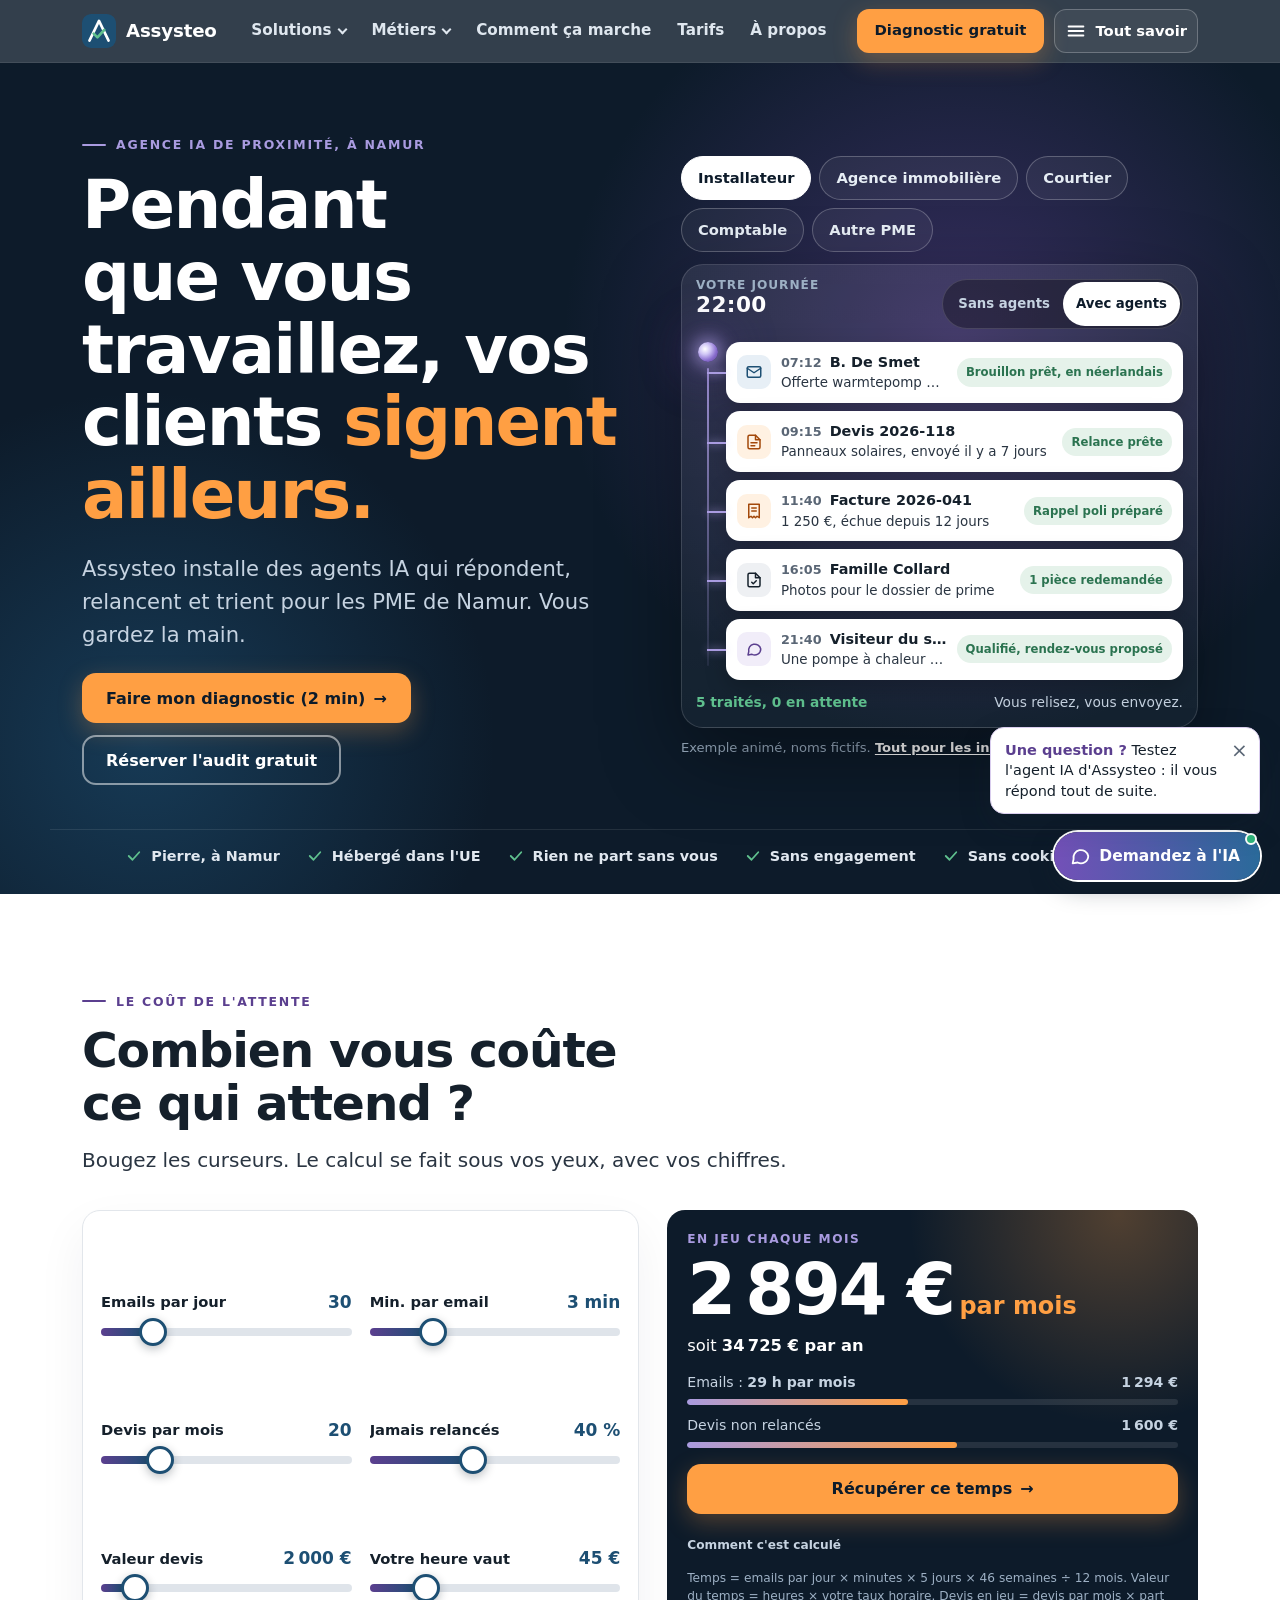
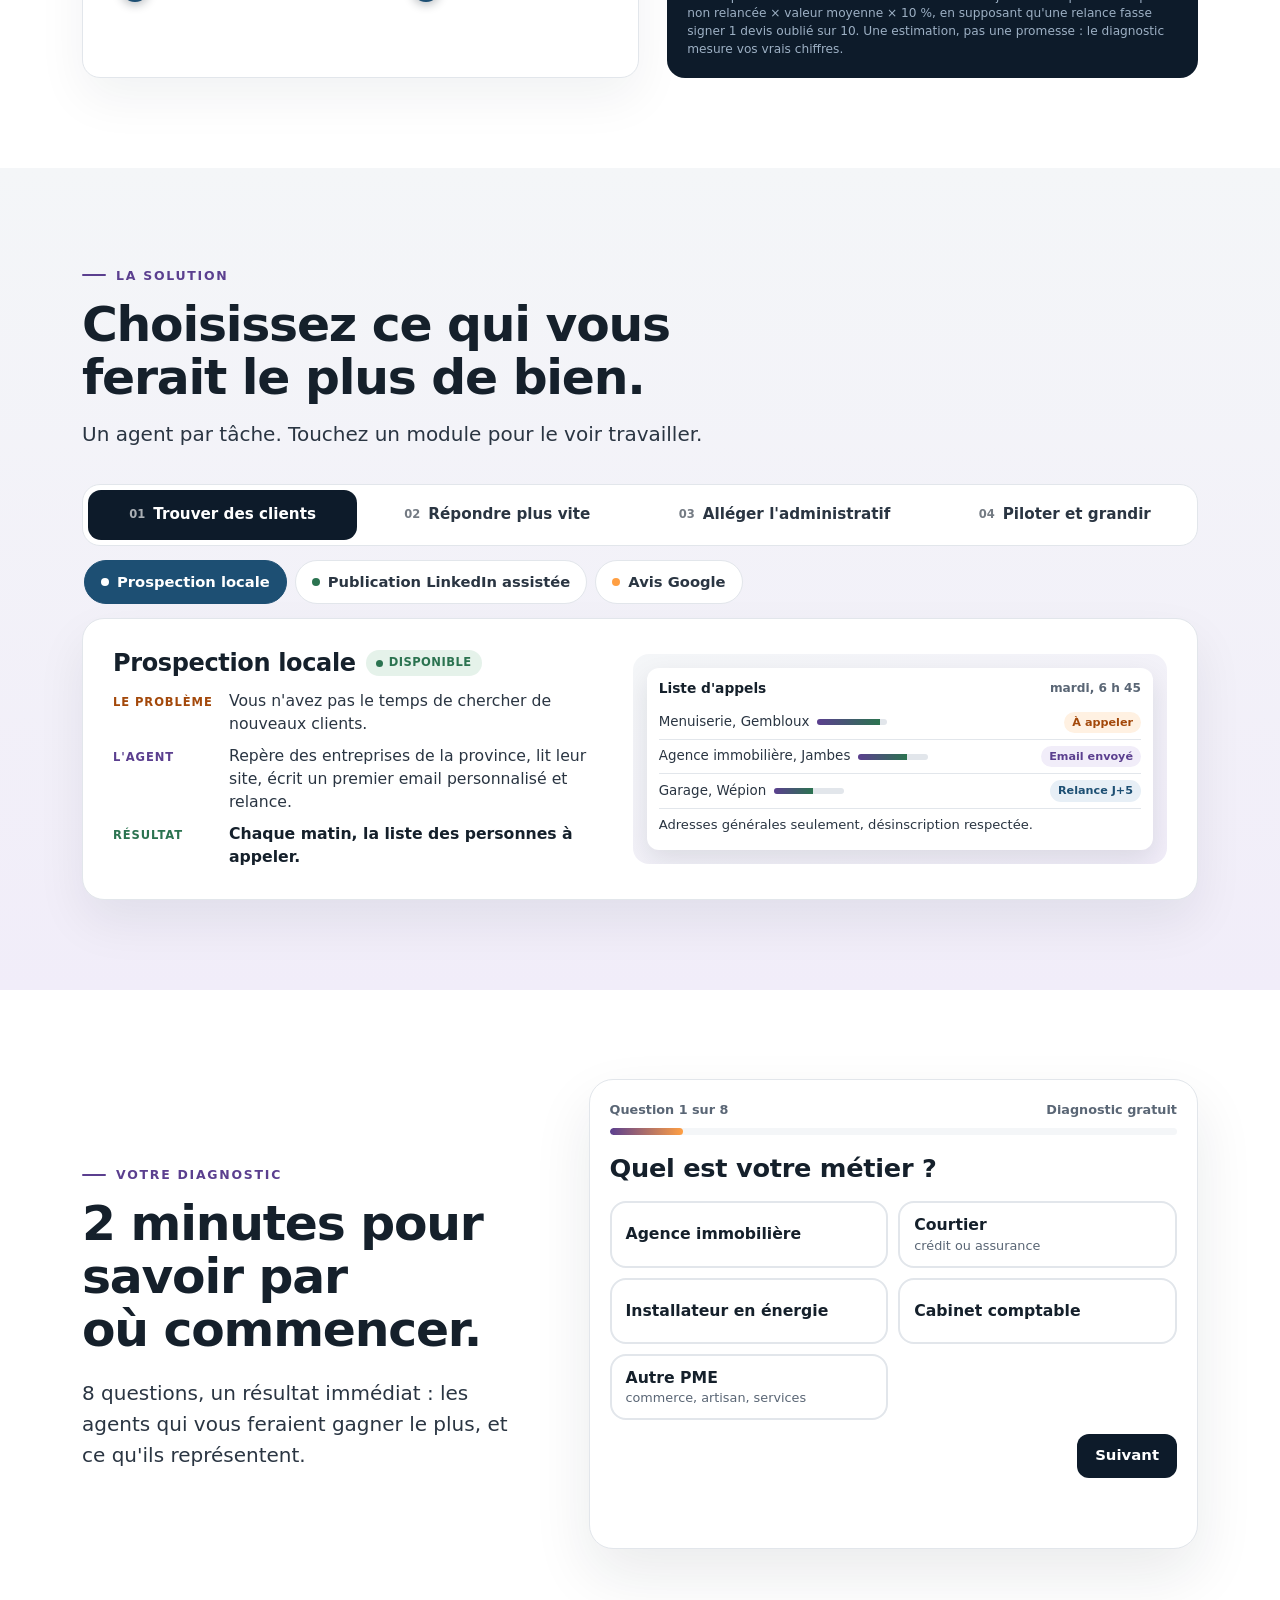
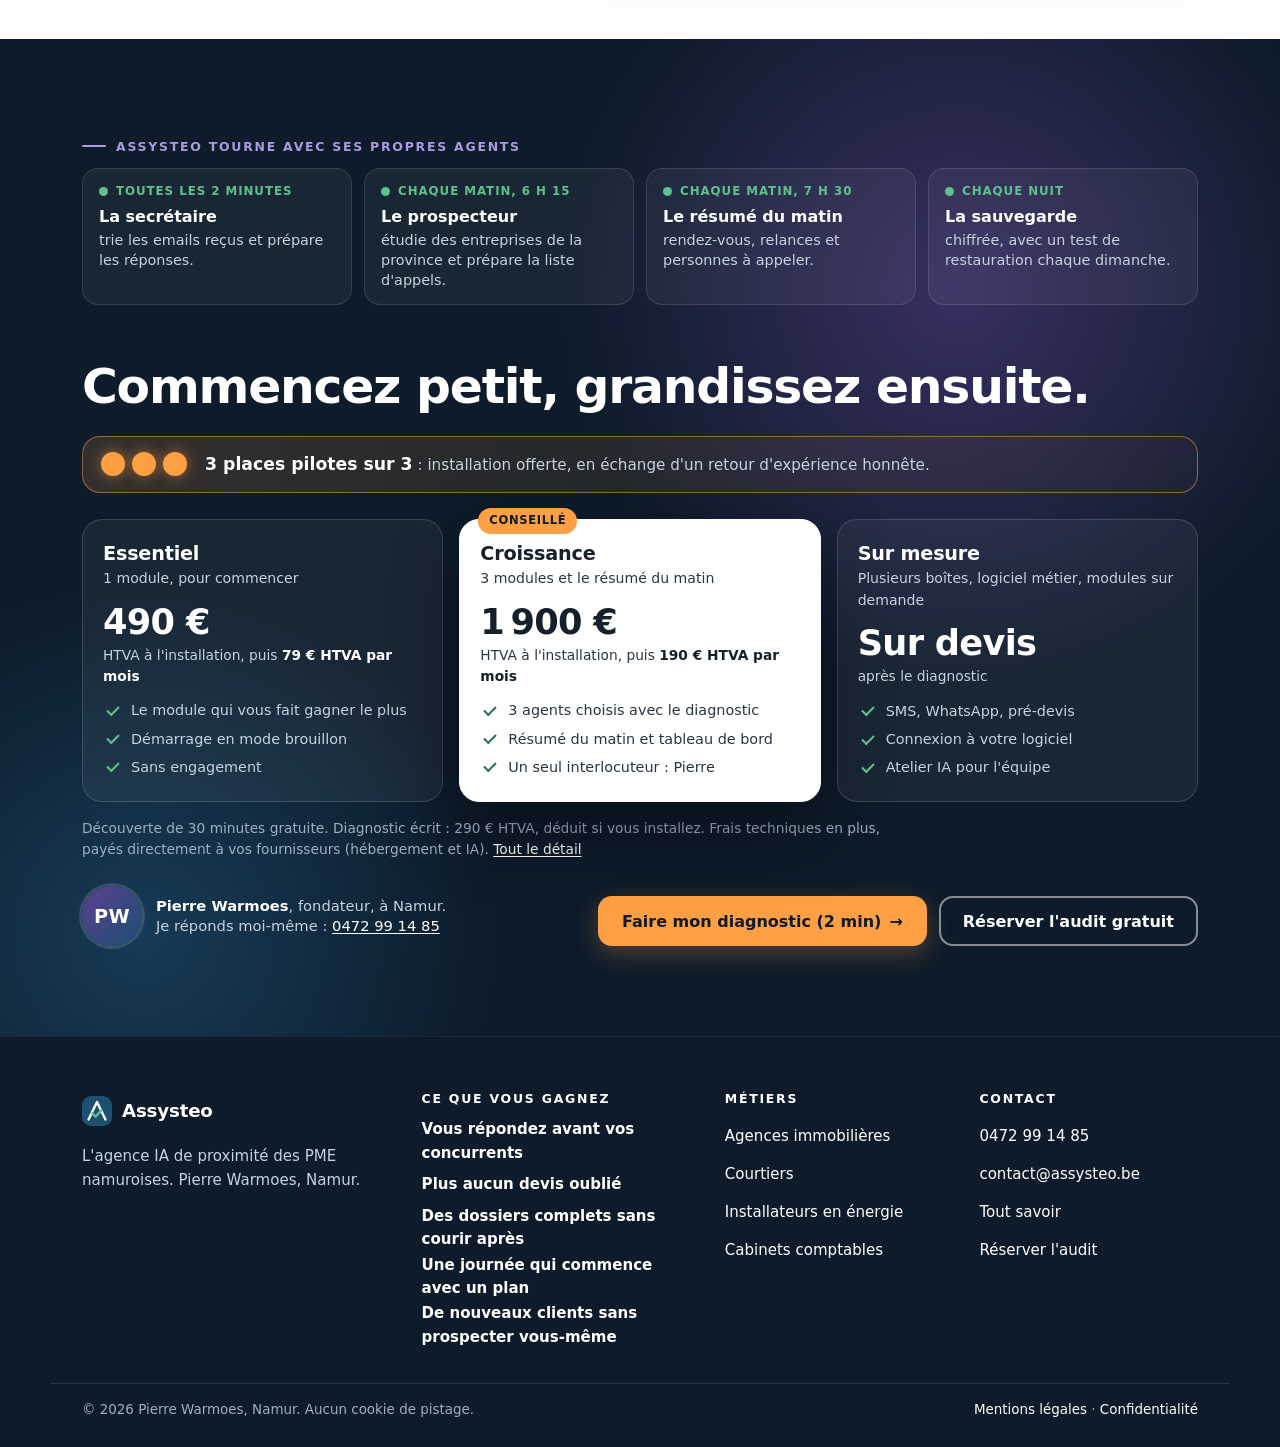
==== commit 9aadc0c4: "Refonte : mini-diagnostic interactif et confidentialité 8 questions en cartes, une par écran, barre " ====
--- a/index.html
+++ b/index.html
@@ -756,6 +756,7 @@
 
 <script src="/config.js?v=1" defer></script>
 <script src="/anim.js?v=6" defer></script>
+<script src="/diagnostic.js?v=1" defer></script>
 <script src="/chat.js?v=8" defer></script>
 </body>
 </html>
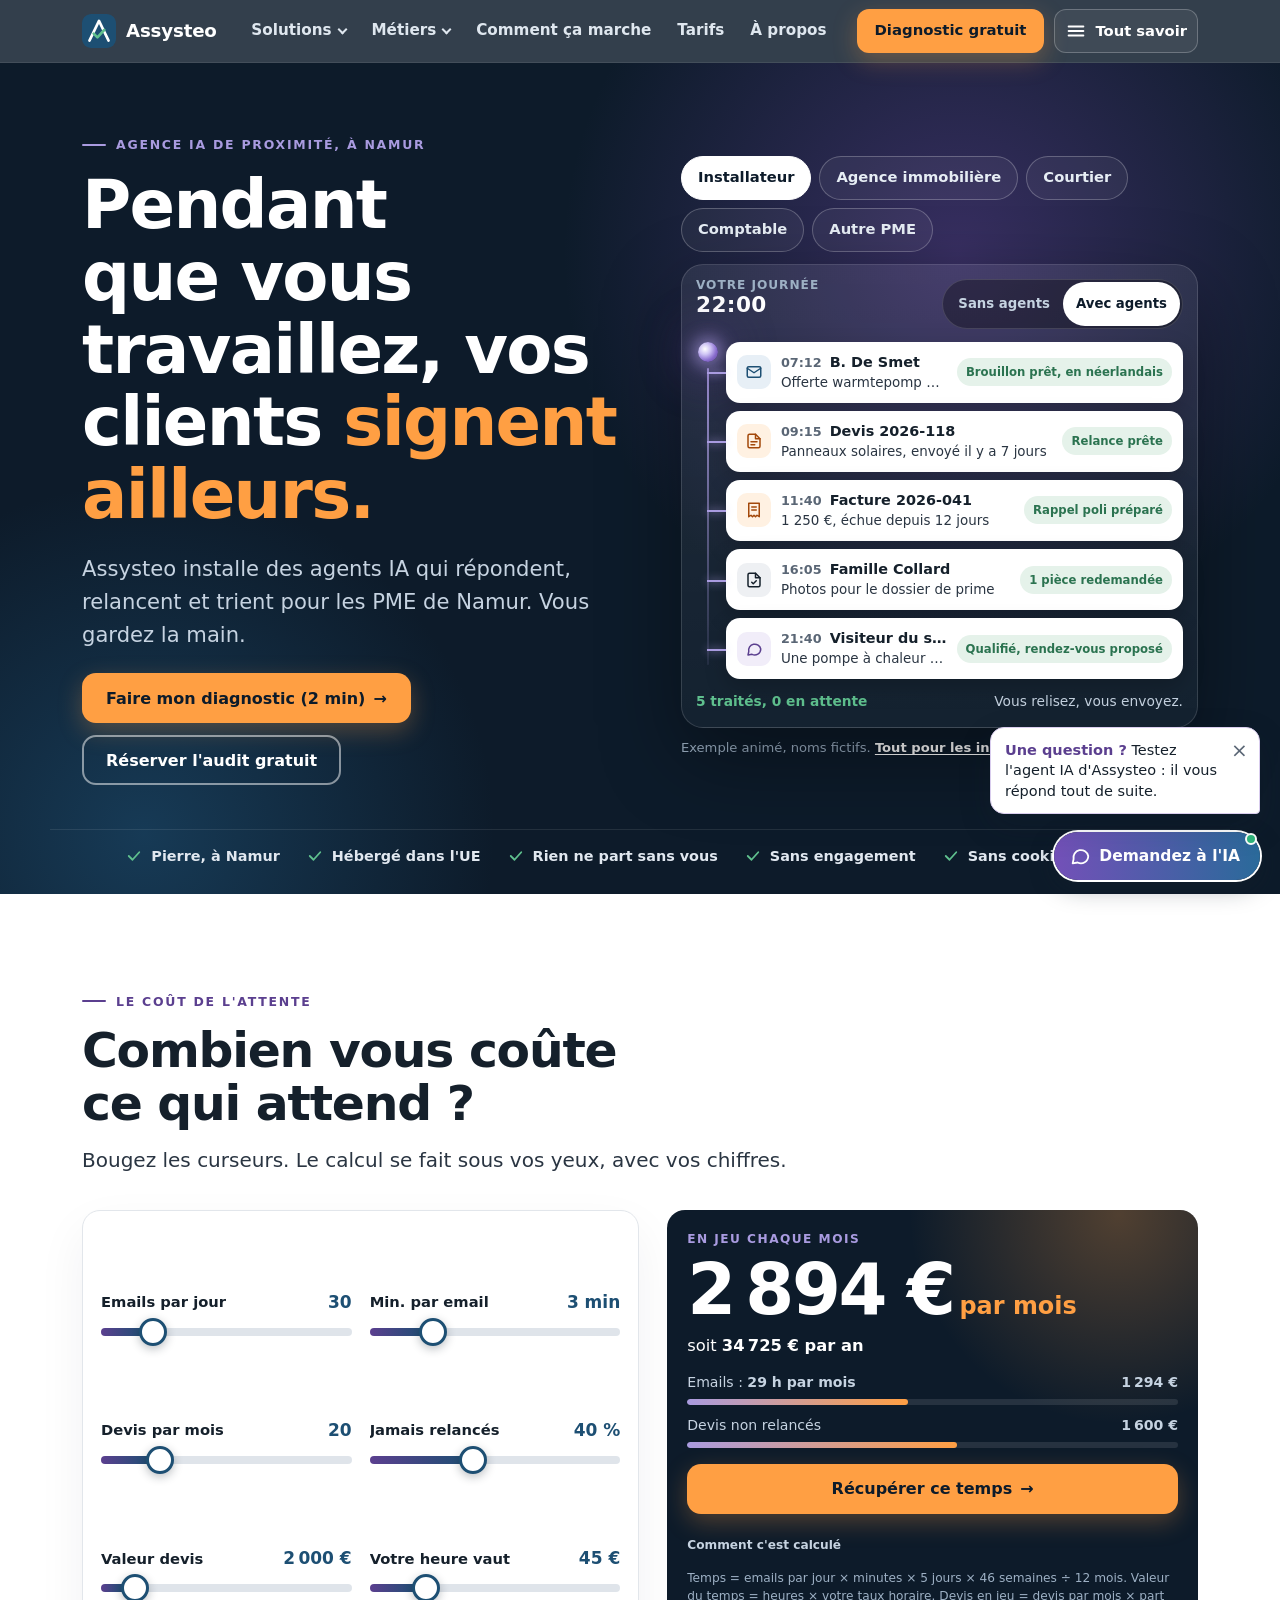
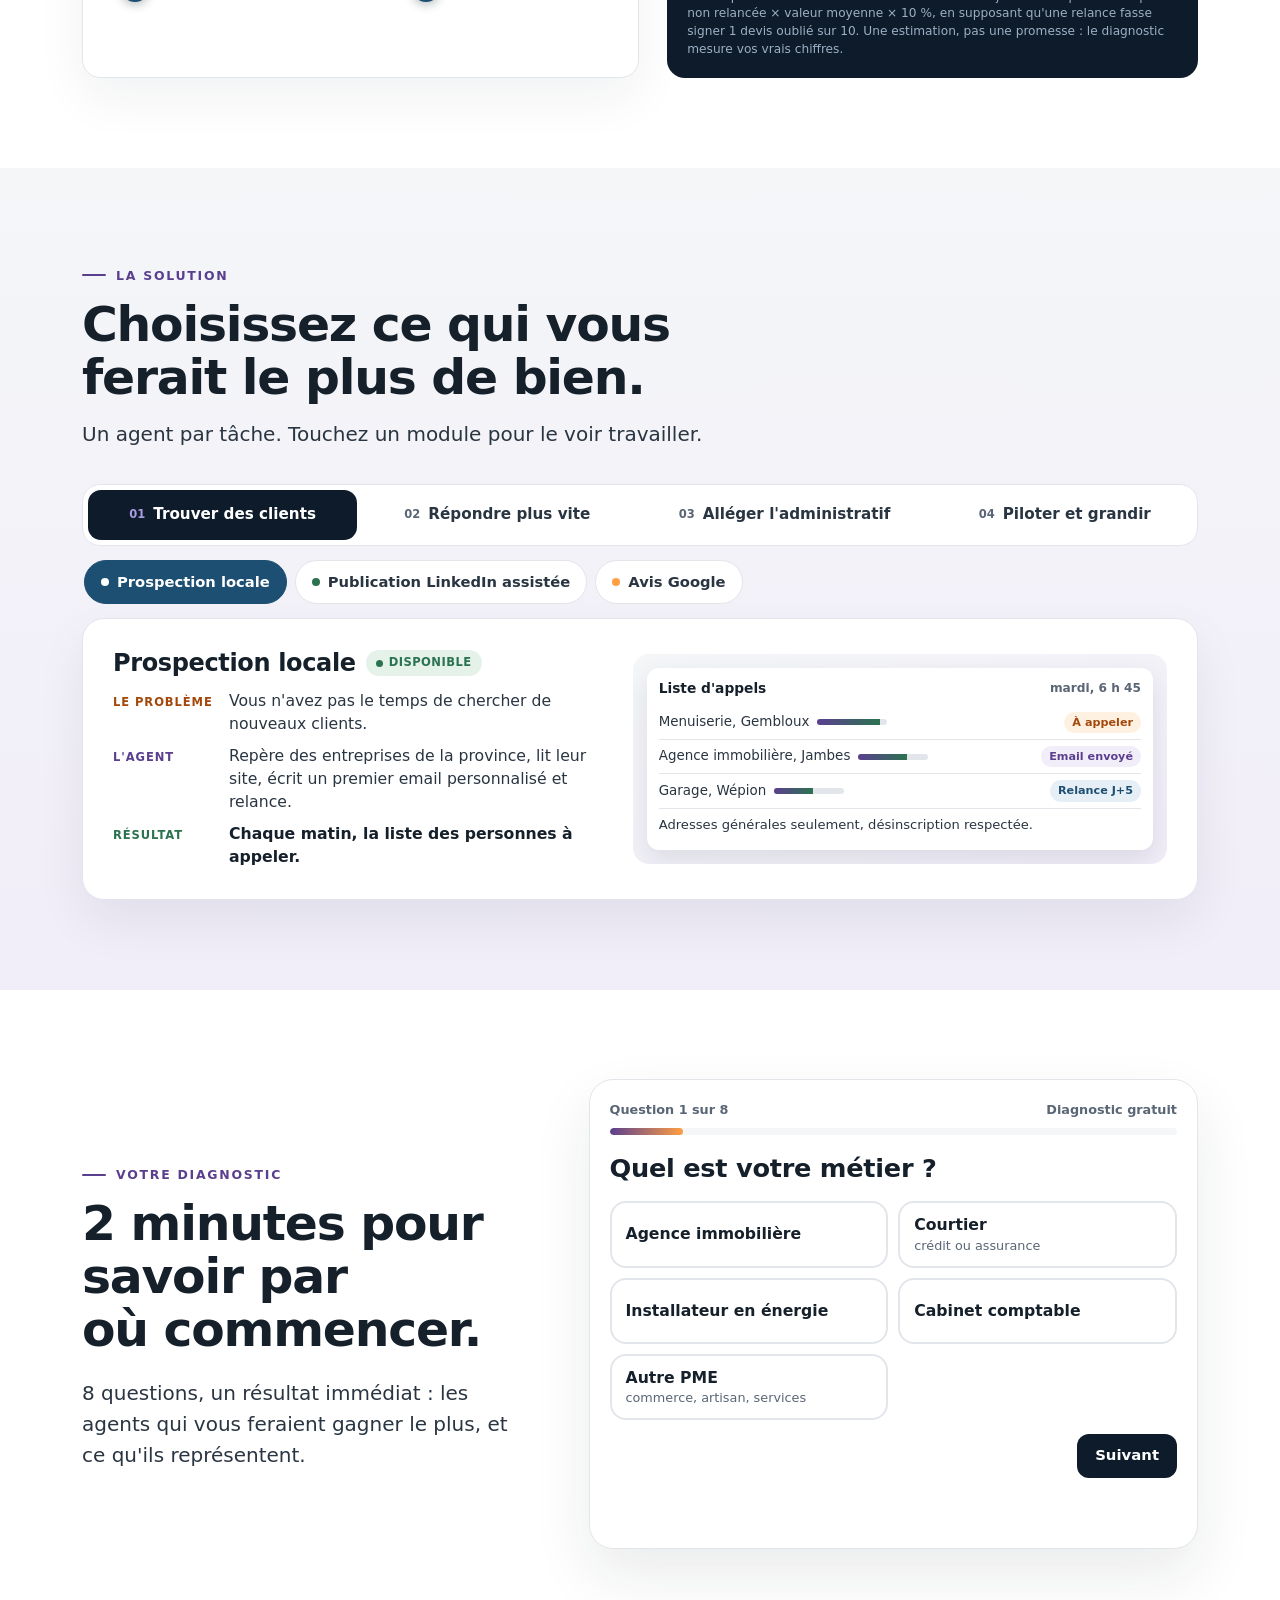
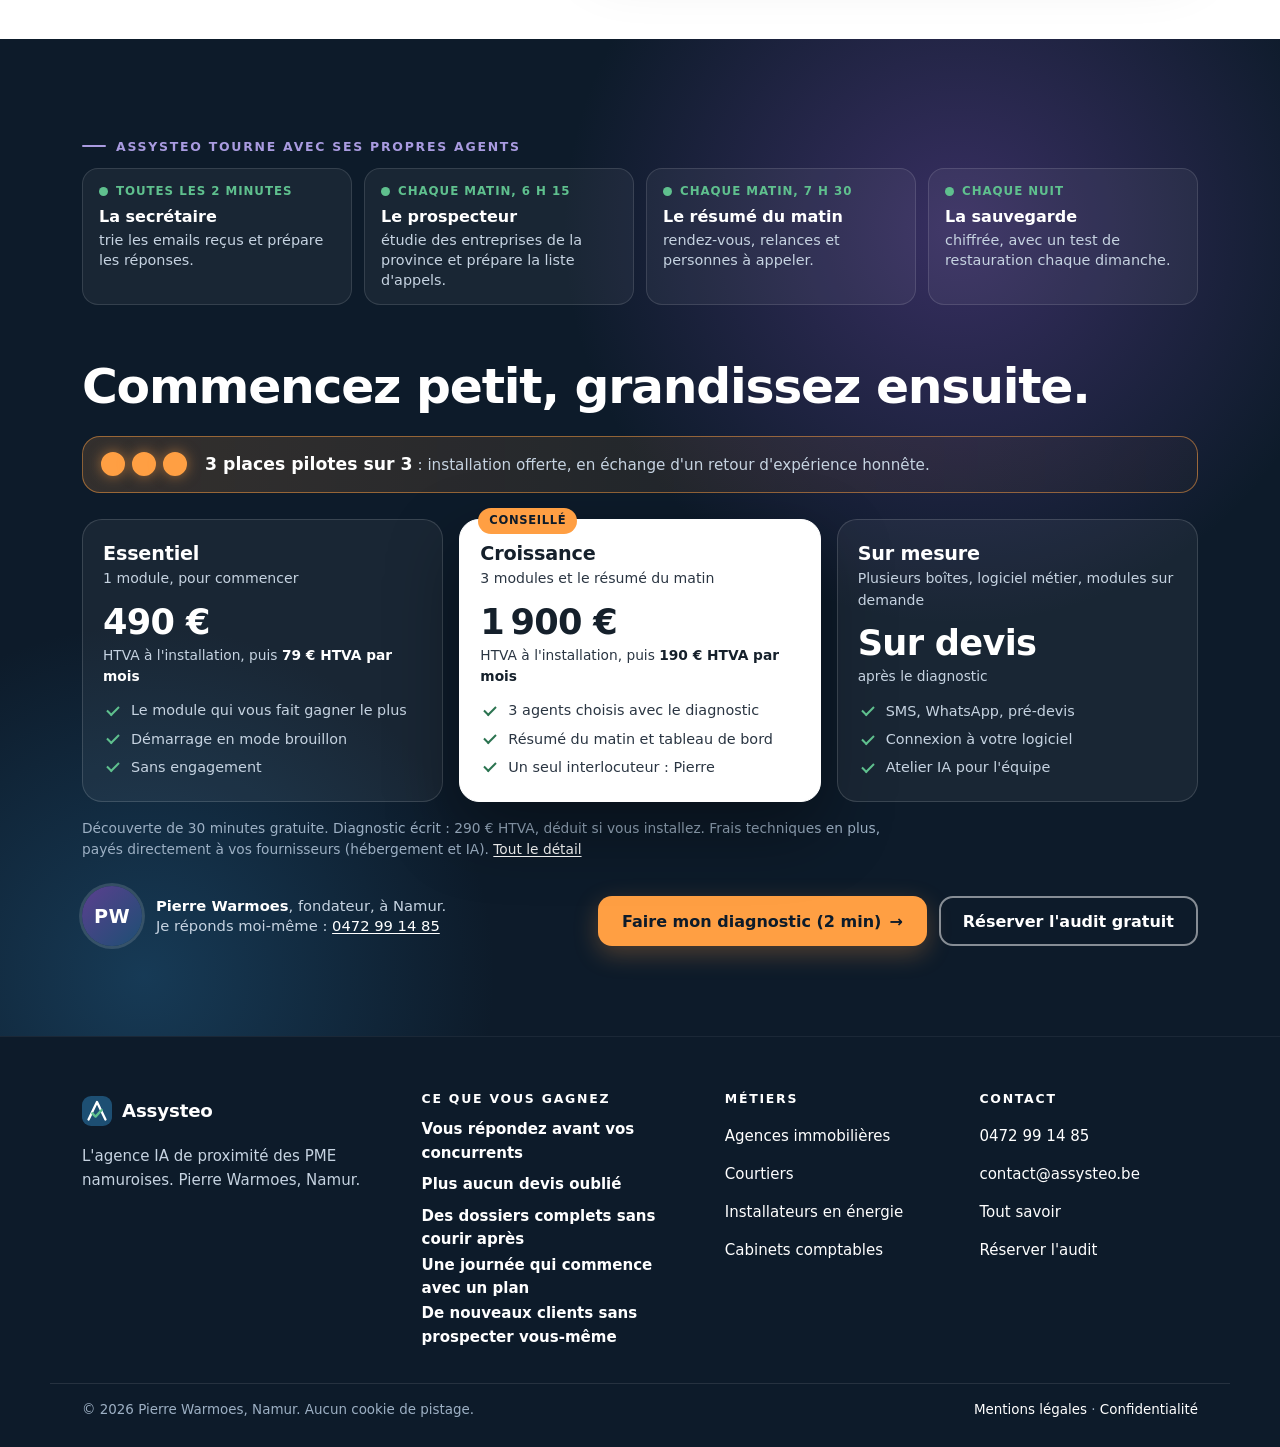
==== commit 10b742f0: "Refonte : SEO, performance et contrôles Sitemap à 7 pages (une seule forme d'URL), nouvelle image de" ====
--- a/index.html
+++ b/index.html
@@ -33,7 +33,8 @@
 <link rel="apple-touch-icon" href="/apple-touch-icon.png">
 <script>document.documentElement.classList.add('js')</script>
 <link rel="stylesheet" href="/site.css?v=1">
-<link rel="stylesheet" href="/chat.css?v=9">
+<!-- La bulle de chat est ajoutée par chat.js : sa feuille ne bloque pas l'affichage -->
+<link rel="stylesheet" href="/chat.css?v=9" media="print" onload="this.media='all'">
 <!-- Données structurées : prix à garder identiques à config.js (python3 outils/verifier_site.py) -->
 <script type="application/ld+json">
 {"@context":"https://schema.org","@graph":[
--- a/site.css
+++ b/site.css
@@ -143,11 +143,11 @@
 /* Halo lumineux des sections sombres */
 .halo { position: relative; overflow: hidden; isolation: isolate; }
 .halo::before {
-  content: ""; position: absolute; inset: -20% -10% auto auto; width: min(900px, 120vw); aspect-ratio: 1; z-index: -1; pointer-events: none;
+  content: ""; position: absolute; inset: -260px -10% auto auto; width: min(900px, 120vw); aspect-ratio: 1; z-index: -1; pointer-events: none;
   background: radial-gradient(circle, rgba(91, 63, 143, .55) 0%, rgba(91, 63, 143, 0) 62%);
 }
 .halo::after {
-  content: ""; position: absolute; inset: auto auto -30% -20%; width: min(800px, 110vw); aspect-ratio: 1; z-index: -1; pointer-events: none;
+  content: ""; position: absolute; inset: auto auto -340px -20%; width: min(800px, 110vw); aspect-ratio: 1; z-index: -1; pointer-events: none;
   background: radial-gradient(circle, rgba(29, 79, 115, .6) 0%, rgba(29, 79, 115, 0) 62%);
 }
 
@@ -367,7 +367,7 @@
 .mode-sans .ev, .ev.desordre { transform: translateX(var(--dx, 0)) rotate(var(--r, 0deg)); }
 .ev:nth-child(1) { --r: -2.2deg; --dx: 8px; } .ev:nth-child(2) { --r: 1.8deg; --dx: -6px; } .ev:nth-child(3) { --r: -1.2deg; --dx: 14px; }
 .ev:nth-child(4) { --r: 2.4deg; --dx: 2px; } .ev:nth-child(5) { --r: -1.8deg; --dx: -4px; }
-.journee-bilan { display: flex; justify-content: space-between; gap: 10px; margin: 12px 0 0; font-size: .86rem; color: var(--gris-clair); }
+.journee-bilan { display: flex; justify-content: space-between; gap: 10px; min-height: 1.6em; margin: 12px 0 0; font-size: .86rem; color: var(--gris-clair); white-space: nowrap; }
 .journee-bilan .rouge { color: var(--accent); font-weight: 800; }
 .journee-bilan .vert { color: var(--vert); font-weight: 800; }
 .legende { margin: 10px 0 0; font-size: .82rem; color: var(--gris-sombre); }
@@ -423,10 +423,13 @@
 }
 .onglet:hover { background: var(--doux); }
 .onglet[aria-selected="true"] { background: var(--nuit); color: #fff; }
-.onglet .num { font-size: .72rem; font-weight: 800; opacity: .65; }
+.onglet .num { font-size: .72rem; font-weight: 800; color: var(--gris); }
+.onglet[aria-selected="true"] .num { color: var(--violet-clair); }
 html:not(.js) .onglets { display: none; }
 .pilier + .pilier { margin-top: 28px; }
 .js .pilier + .pilier { margin-top: 0; }
+/* Avant le démarrage du script, seul le premier pilier s'affiche (pas de saut de page) */
+.js .pilier + .pilier:not([role]) { display: none; }
 .pilier-titre { margin: 0 0 6px; font-size: 1.4rem; }
 .js .pilier-titre { position: absolute !important; width: 1px; height: 1px; overflow: hidden; clip: rect(0 0 0 0); white-space: nowrap; }
 .pilier-promesse { margin: 0 0 12px; color: var(--gris); font-size: .98rem; }
@@ -481,6 +484,7 @@
 .v-ko { color: var(--accent-fonce); font-weight: 800; }
 .v-mono { font-family: ui-monospace, SFMono-Regular, Menlo, Consolas, monospace; font-size: .78rem; }
 .v-cachet { position: absolute; right: 12px; bottom: 12px; padding: 6px 10px; border-radius: 10px; background: var(--nuit); color: #fff; font-weight: 800; font-size: .74rem; transform: rotate(-3deg); }
+html:not(.js) .visuel { display: none; }   /* sans JavaScript : le texte suffit, la page reste courte */
 .js .module.actif .v-anim > * { animation: monte .5s var(--ease) both; animation-delay: calc(var(--i, 0) * 170ms + 120ms); }
 .js .module.actif .v-pop { animation: pop .4s cubic-bezier(.3, 1.6, .5, 1) both; animation-delay: calc(var(--i, 0) * 170ms + 300ms); }
 .js .module.actif .v-barre i { animation: remplit .9s var(--ease) both; animation-delay: calc(var(--i, 0) * 170ms + 200ms); }
@@ -618,6 +622,14 @@
 .brouillon .v-titre { margin-bottom: 8px; }
 .deux { display: grid; gap: 18px; }
 @media (min-width: 900px) { .deux { grid-template-columns: 1fr 1fr; gap: 32px; align-items: center; } }
+
+.modules-metier { list-style: none; margin: 18px 0 0; padding: 0; display: grid; gap: 10px; }
+.modules-metier a, .modules-metier > li > div { display: grid; grid-template-columns: minmax(0, 1fr) auto; gap: 2px 12px; padding: 14px 16px; border-radius: 16px; border: 1px solid var(--ligne); background: #fff; color: var(--texte); text-decoration: none; font-size: .93rem; line-height: 1.4; transition: border-color var(--rapide), transform var(--rapide) var(--ease), box-shadow var(--rapide); }
+.modules-metier a:hover { border-color: var(--marine); transform: translateY(-2px); box-shadow: 0 12px 26px rgba(21, 32, 43, .08); color: var(--texte); }
+.modules-metier b { color: var(--encre); font-size: 1rem; }
+.modules-metier .badge { grid-column: 2; grid-row: 1; align-self: start; }
+.modules-metier span.d { grid-column: 1 / -1; }
+@media (max-width: 640px) { .modules-metier { margin-top: 10px; gap: 8px; } .modules-metier a, .modules-metier > li > div { padding: 10px 12px; font-size: .88rem; } }
 
 /* ════════ 14. Pages de texte (confidentialité, mentions légales) ════════ */
 .page-texte { padding: 36px 0 64px; }
@@ -700,7 +712,10 @@
   .v-fen { padding: 8px 10px; }
   .v-l { padding: 4px 0; }
   /* Diagnostic */
-  .quiz { min-height: 430px; }
+  .quiz { min-height: 420px; }
+  #diagnostic .chapo { display: none; }
+  .horloge { font-size: 0; }
+  .horloge b { font-size: 1.25rem; }
   /* Fin de page */
   .agents-bande { margin-bottom: 18px; }
   .pilote { padding: 10px 14px; margin-bottom: 4px; gap: 8px 12px; }
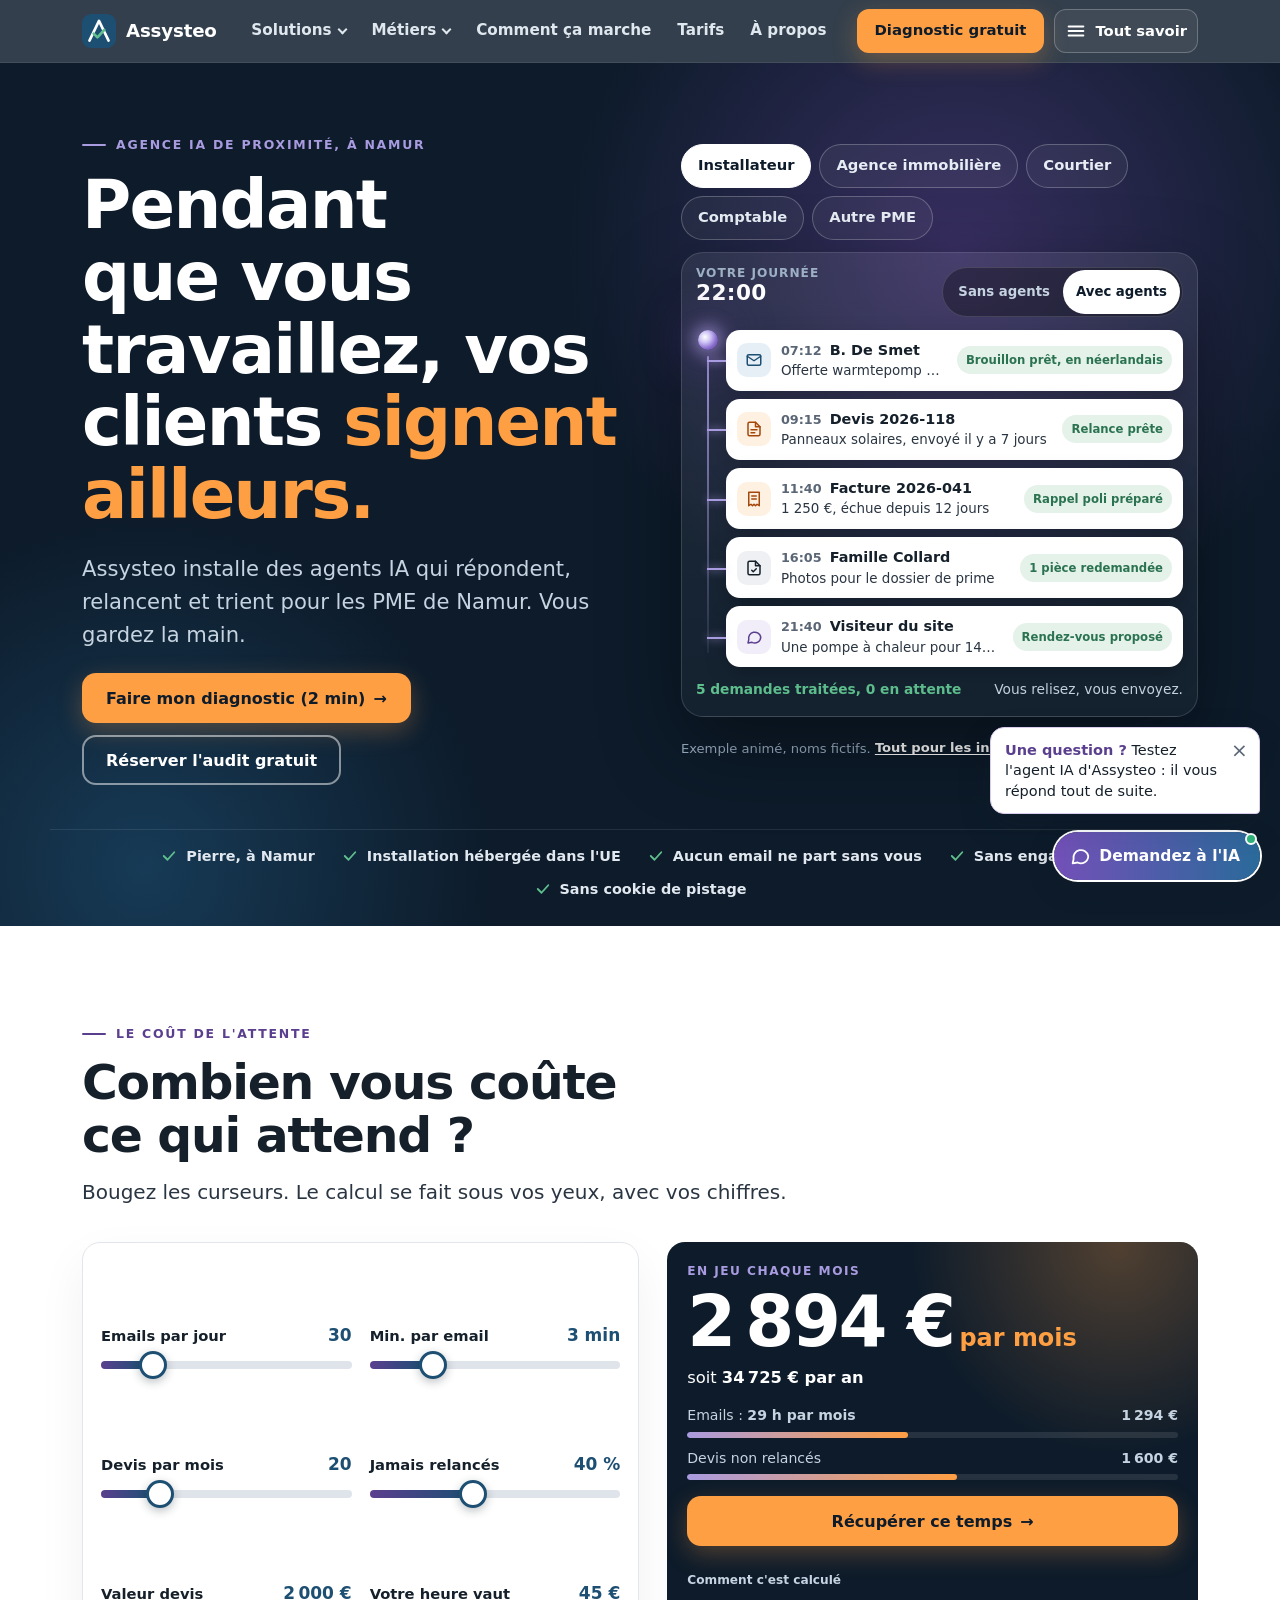
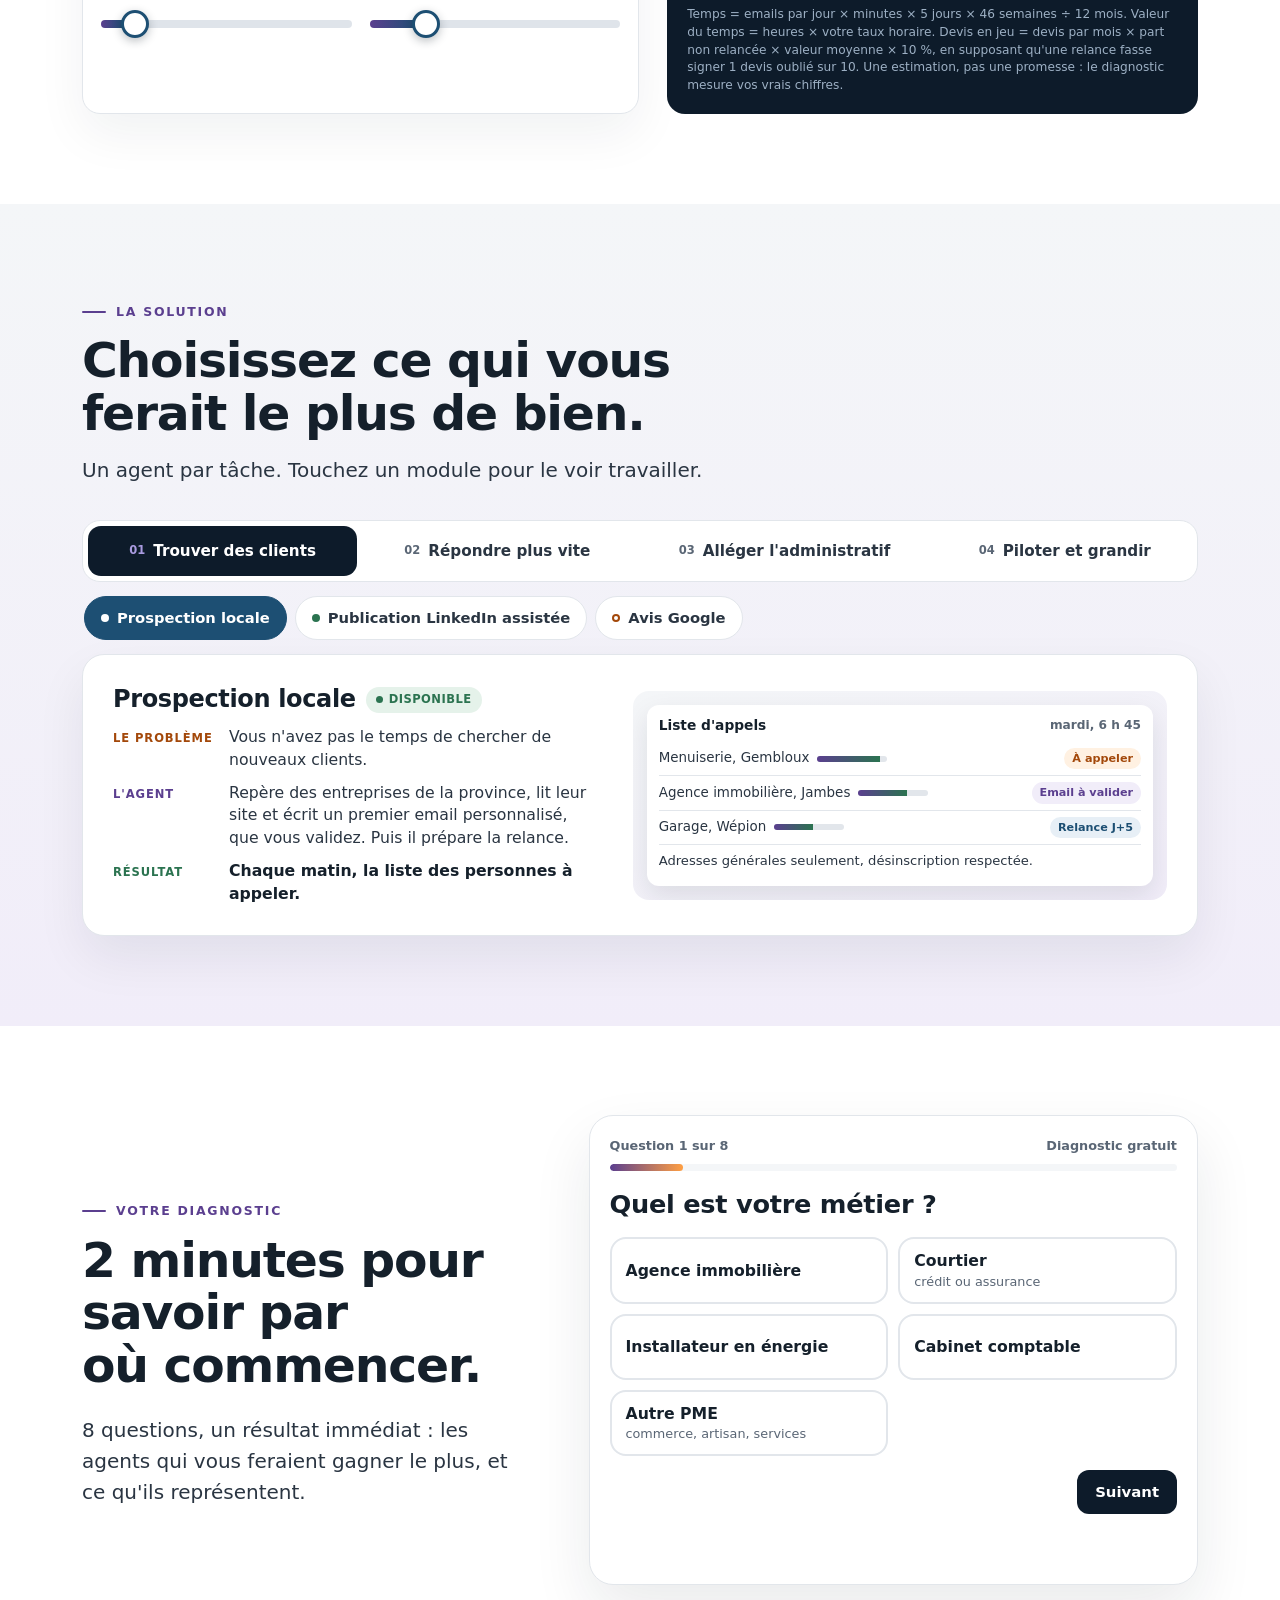
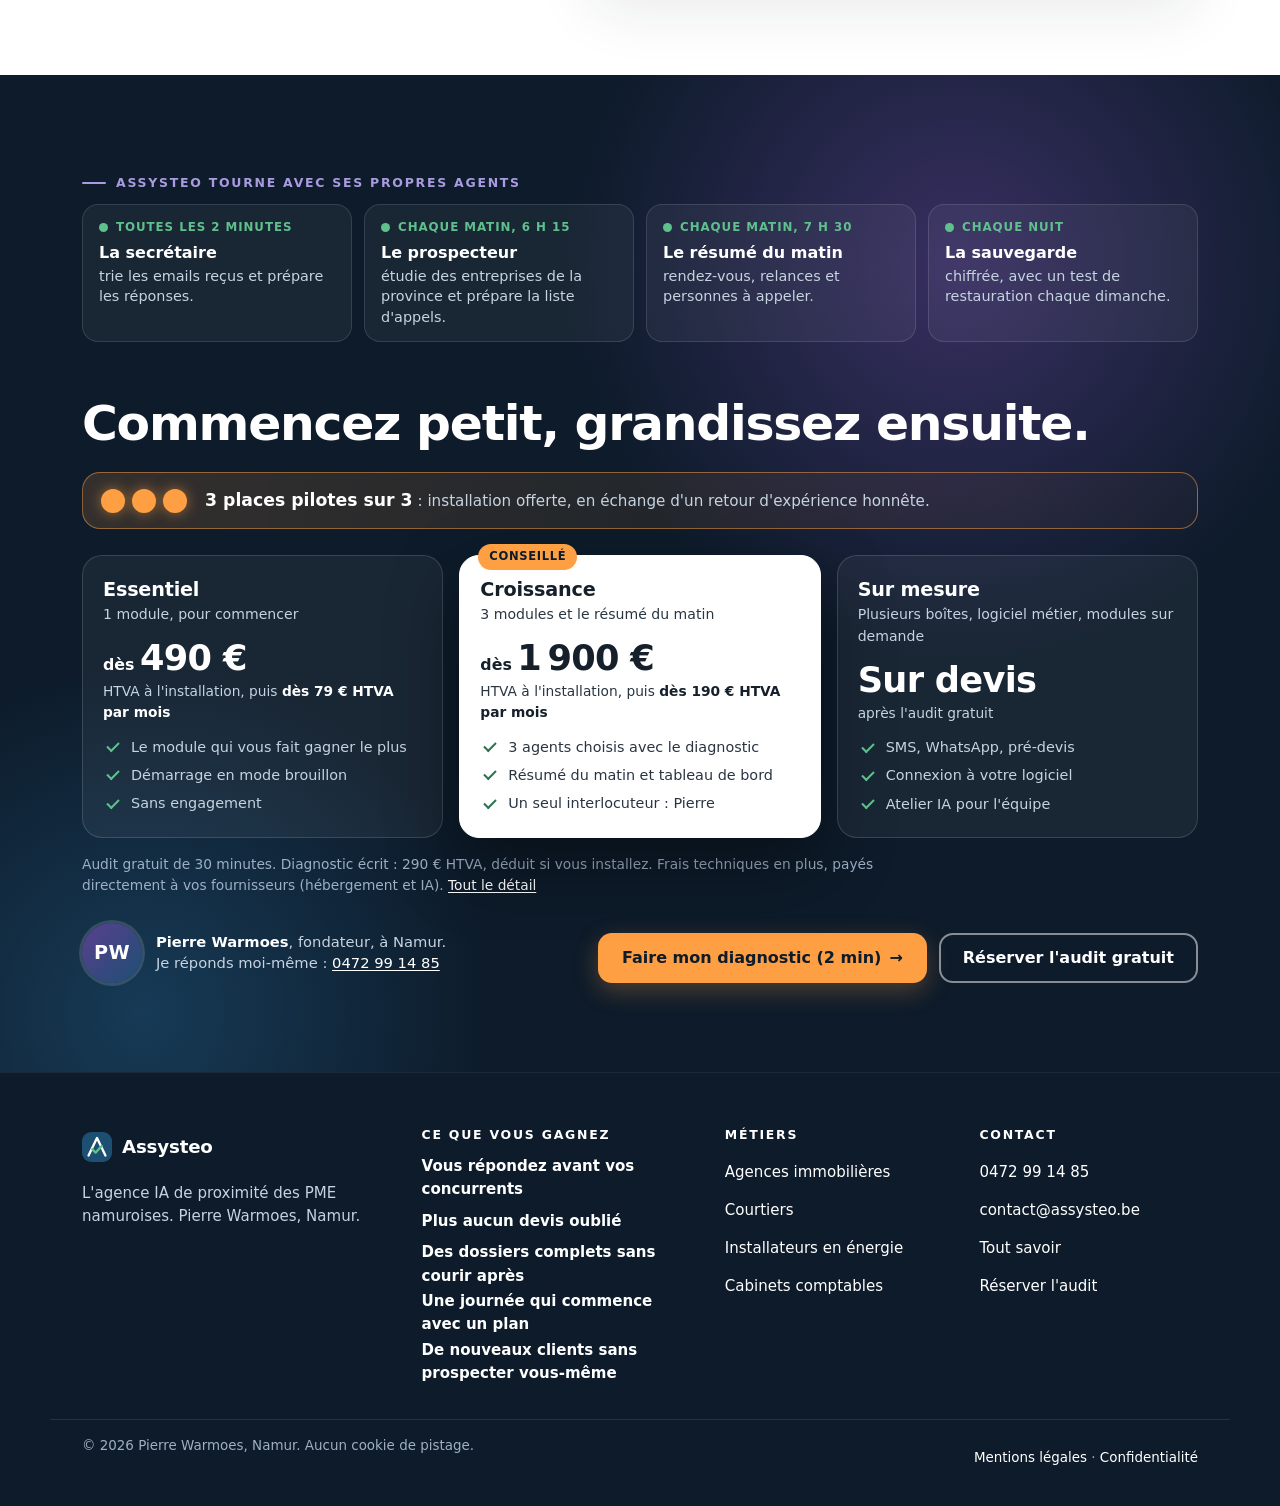
==== commit 072d3d64: "Refonte : corrections de la relecture croisée Textes : « aucun email ne part sans vous » au lieu d'u" ====
--- a/index.html
+++ b/index.html
@@ -4,7 +4,7 @@
 <meta charset="utf-8">
 <meta name="viewport" content="width=device-width, initial-scale=1">
 <title>Agents IA pour les PME de Namur : répondre, relancer, trier | Assysteo</title>
-<meta name="description" content="Des agents IA qui répondent à vos clients, relancent devis et factures et trient vos emails. Pour les PME de Namur et de Wallonie. Rien ne part sans vous, données dans l'UE.">
+<meta name="description" content="Des agents IA qui répondent à vos clients, relancent devis et factures et trient vos emails. Pour les PME de Namur et de Wallonie. Aucun email sans vous.">
 <meta name="author" content="Pierre Warmoes">
 <meta name="robots" content="index, follow">
 <meta name="geo.region" content="BE-WNA">
@@ -32,15 +32,15 @@
 <link rel="icon" href="/favicon-32.png" sizes="32x32" type="image/png">
 <link rel="apple-touch-icon" href="/apple-touch-icon.png">
 <script>document.documentElement.classList.add('js')</script>
-<link rel="stylesheet" href="/site.css?v=1">
+<link rel="stylesheet" href="/site.css?v=2">
 <!-- La bulle de chat est ajoutée par chat.js : sa feuille ne bloque pas l'affichage -->
-<link rel="stylesheet" href="/chat.css?v=9" media="print" onload="this.media='all'">
+<link rel="stylesheet" href="/chat.css?v=10" media="print" onload="this.media='all'">
 <!-- Données structurées : prix à garder identiques à config.js (python3 outils/verifier_site.py) -->
 <script type="application/ld+json">
 {"@context":"https://schema.org","@graph":[
  {"@type":"ProfessionalService","@id":"https://assysteo.be/#entreprise","name":"Assysteo","description":"Agence IA de proximité des PME namuroises : agents IA et automatisations pour trouver des clients, répondre plus vite, alléger l'administratif et mieux piloter.","url":"https://assysteo.be/","logo":"https://assysteo.be/logo-512.png","image":"https://assysteo.be/og-image.png","email":"contact@assysteo.be","telephone":"+32 472 99 14 85","founder":{"@type":"Person","name":"Pierre Warmoes"},"address":{"@type":"PostalAddress","addressLocality":"Namur","postalCode":"5000","addressRegion":"Wallonie","addressCountry":"BE"},"areaServed":[{"@type":"City","name":"Namur"},{"@type":"AdministrativeArea","name":"Province de Namur"},{"@type":"AdministrativeArea","name":"Wallonie"}],"availableLanguage":["fr","nl","en"],"priceRange":"À partir de 490 € HTVA, puis 79 € HTVA par mois",
   "makesOffer":[
-   {"@type":"Offer","name":"Découverte de 30 minutes","price":"0","priceCurrency":"EUR"},
+   {"@type":"Offer","name":"Audit gratuit de 30 minutes","price":"0","priceCurrency":"EUR"},
    {"@type":"Offer","name":"Diagnostic écrit","priceSpecification":{"@type":"PriceSpecification","price":"290","priceCurrency":"EUR","valueAddedTaxIncluded":false}},
    {"@type":"Offer","name":"Essentiel : 1 module","priceSpecification":[{"@type":"PriceSpecification","minPrice":"490","priceCurrency":"EUR","valueAddedTaxIncluded":false},{"@type":"UnitPriceSpecification","minPrice":"79","priceCurrency":"EUR","unitText":"mois","valueAddedTaxIncluded":false}]},
    {"@type":"Offer","name":"Croissance : 3 modules et le résumé du matin","priceSpecification":[{"@type":"PriceSpecification","minPrice":"1900","priceCurrency":"EUR","valueAddedTaxIncluded":false},{"@type":"UnitPriceSpecification","minPrice":"190","priceCurrency":"EUR","unitText":"mois","valueAddedTaxIncluded":false}]}
@@ -58,10 +58,10 @@
  {"@type":"FAQPage","mainEntity":[
   {"@type":"Question","name":"L'IA va répondre n'importe quoi ?","acceptedAnswer":{"@type":"Answer","text":"Elle peut se tromper : c'est pour ça qu'elle travaille en brouillon. Vous relisez avant l'envoi. Un message sensible, comme une réclamation ou une urgence, vous est signalé au lieu d'être traité seul. Les premières semaines, on ajuste ses consignes à partir de vos corrections."}},
   {"@type":"Question","name":"Je ne suis pas à l'aise avec la technique.","acceptedAnswer":{"@type":"Answer","text":"Vous n'avez rien à installer ni à apprendre. Vous continuez dans votre boîte mail et votre agenda habituels. L'installation, les réglages et le suivi sont faits pour vous. Il vous faut surtout un rendez-vous d'environ une heure pour valider le ton des réponses et les listes de documents."}},
-  {"@type":"Question","name":"Combien ça coûte vraiment par mois ?","acceptedAnswer":{"@type":"Answer","text":"Formule Essentiel : 79 euros HTVA par mois de maintenance. Formule Croissance : 190 euros HTVA par mois. S'ajoutent vos frais techniques, payés directement à vos fournisseurs : hébergement de 5 à 25 euros par mois et service d'IA, quelques euros par mois pour un volume courant. L'installation se paie une seule fois, et elle est offerte aux 3 entreprises du programme pilote."}},
-  {"@type":"Question","name":"Et mes données, le RGPD ?","acceptedAnswer":{"@type":"Answer","text":"Votre instance est à votre nom, hébergée dans l'Union européenne. Vos emails restent dans votre boîte mail. Un contrat de sous-traitance RGPD vous est remis avant la mise en route. Personne ne lit vos emails, sauf à votre demande pour régler un problème."}},
-  {"@type":"Question","name":"Et si Assysteo s'arrête ?","acceptedAnswer":{"@type":"Answer","text":"Vous êtes propriétaire de l'instance et des comptes d'hébergement et d'IA. Tout continue de fonctionner, et un autre prestataire n8n peut reprendre la maintenance. Vos données ne sont jamais bloquées chez Assysteo."}},
-  {"@type":"Question","name":"Ça marche avec Outlook ?","acceptedAnswer":{"@type":"Answer","text":"Oui : Gmail, Google Workspace, Outlook, Microsoft 365 et toute boîte mail professionnelle compatible IMAP. Certaines fonctions, comme les rappels dans l'agenda, dépendent de votre agenda : on le vérifie pendant le diagnostic."}},
+  {"@type":"Question","name":"Combien ça coûte vraiment par mois ?","acceptedAnswer":{"@type":"Answer","text":"Formule Essentiel : à partir de 79 euros HTVA par mois de maintenance. Formule Croissance : à partir de 190 euros HTVA par mois. S'ajoutent vos frais techniques, payés directement à vos fournisseurs : hébergement de 5 à 25 euros par mois et service d'IA, quelques euros par mois pour un volume courant. L'installation se paie une seule fois, et elle est offerte aux 3 premières entreprises du programme pilote."}},
+  {"@type":"Question","name":"Et mes données, le RGPD ?","acceptedAnswer":{"@type":"Answer","text":"Votre installation est à votre nom, hébergée dans l'Union européenne. Vos emails restent dans votre boîte mail. Un contrat de sous-traitance RGPD vous est remis avant la mise en route. Personne ne lit vos emails, sauf à votre demande pour régler un problème."}},
+  {"@type":"Question","name":"Et si Assysteo s'arrête ?","acceptedAnswer":{"@type":"Answer","text":"Vous êtes propriétaire de votre installation et des comptes d'hébergement et d'IA. Tout continue de fonctionner, et un autre prestataire peut reprendre la maintenance : l'outil utilisé, n8n, est standard et répandu. Vos données ne sont jamais bloquées chez Assysteo."}},
+  {"@type":"Question","name":"Ça marche avec Outlook ?","acceptedAnswer":{"@type":"Answer","text":"Oui : Gmail, Google Workspace, Outlook, Microsoft 365 et toute boîte mail professionnelle compatible IMAP. Certaines fonctions, comme les rappels dans l'agenda, dépendent de votre agenda : on le vérifie pendant l'audit gratuit."}},
   {"@type":"Question","name":"Et en néerlandais ?","acceptedAnswer":{"@type":"Answer","text":"La réponse suit la langue du message reçu : français, néerlandais ou anglais."}},
   {"@type":"Question","name":"Je peux arrêter quand je veux ?","acceptedAnswer":{"@type":"Answer","text":"Oui. La maintenance est mensuelle, sans engagement, avec un préavis d'un mois. Si vous arrêtez, vos données restent à vous : elles sont exportées ou supprimées, comme vous préférez."}}]}
 ]}
@@ -138,11 +138,11 @@
           <div class="flux-zone">
             <span class="noyau" aria-hidden="true"></span>
             <ol class="flux" aria-label="Ce qui arrive pendant la journée">
-              <li class="ev traite" data-canal="email"><span class="ev-ico" aria-hidden="true"><svg viewBox="0 0 24 24"><rect x="3" y="5" width="18" height="14" rx="2"/><path d="m3 7 9 6 9-6"/></svg></span><div class="ev-corps"><p class="ev-ligne"><time>07:12</time><b>B. De Smet</b></p><p class="ev-objet">Offerte warmtepomp voor ons huis</p></div><span class="ev-etat">Brouillon prêt, en néerlandais</span></li>
+              <li class="ev traite" data-canal="email"><span class="ev-ico" aria-hidden="true"><svg viewBox="0 0 24 24"><rect x="3" y="5" width="18" height="14" rx="2"/><path d="m3 7 9 6 9-6"/></svg></span><div class="ev-corps"><p class="ev-ligne"><time>07:12</time><b>B. De Smet</b></p><p class="ev-objet" lang="nl">Offerte warmtepomp voor ons huis</p></div><span class="ev-etat">Brouillon prêt, en néerlandais</span></li>
               <li class="ev traite" data-canal="devis"><span class="ev-ico" aria-hidden="true"><svg viewBox="0 0 24 24"><path d="M14 3H6a2 2 0 0 0-2 2v14a2 2 0 0 0 2 2h12a2 2 0 0 0 2-2V9z"/><path d="M14 3v6h6"/><path d="M8 13h8M8 17h5"/></svg></span><div class="ev-corps"><p class="ev-ligne"><time>09:15</time><b>Devis 2026-118</b></p><p class="ev-objet">Panneaux solaires, envoyé il y a 7 jours</p></div><span class="ev-etat">Relance prête</span></li>
               <li class="ev traite" data-canal="facture"><span class="ev-ico" aria-hidden="true"><svg viewBox="0 0 24 24"><path d="M5 3h14v18l-3-2-2 2-2-2-2 2-2-2-3 2z"/><path d="M9 8h6M9 12h6"/></svg></span><div class="ev-corps"><p class="ev-ligne"><time>11:40</time><b>Facture 2026-041</b></p><p class="ev-objet">1 250 €, échue depuis 12 jours</p></div><span class="ev-etat">Rappel poli préparé</span></li>
               <li class="ev traite" data-canal="doc"><span class="ev-ico" aria-hidden="true"><svg viewBox="0 0 24 24"><path d="M14 3H6a2 2 0 0 0-2 2v14a2 2 0 0 0 2 2h12a2 2 0 0 0 2-2V9z"/><path d="M14 3v6h6"/><path d="m9 15 2 2 4-4"/></svg></span><div class="ev-corps"><p class="ev-ligne"><time>16:05</time><b>Famille Collard</b></p><p class="ev-objet">Photos pour le dossier de prime</p></div><span class="ev-etat">1 pièce redemandée</span></li>
-              <li class="ev traite" data-canal="chat"><span class="ev-ico" aria-hidden="true"><svg viewBox="0 0 24 24"><path d="M21 12a8 8 0 0 1-11.6 7.1L4 20l1-4.6A8 8 0 1 1 21 12z"/></svg></span><div class="ev-corps"><p class="ev-ligne"><time>21:40</time><b>Visiteur du site</b></p><p class="ev-objet">Une pompe à chaleur pour 140 m² ?</p></div><span class="ev-etat">Qualifié, rendez-vous proposé</span></li>
+              <li class="ev traite" data-canal="chat"><span class="ev-ico" aria-hidden="true"><svg viewBox="0 0 24 24"><path d="M21 12a8 8 0 0 1-11.6 7.1L4 20l1-4.6A8 8 0 1 1 21 12z"/></svg></span><div class="ev-corps"><p class="ev-ligne"><time>21:40</time><b>Visiteur du site</b></p><p class="ev-objet">Une pompe à chaleur pour 140 m² ?</p></div><span class="ev-etat">Rendez-vous proposé</span></li>
             </ol>
           </div>
           <p class="journee-bilan" aria-live="polite"><span class="vert">Tout est traité, en brouillon.</span><span>Vous relisez, vous envoyez.</span></p>
@@ -151,10 +151,10 @@
       </figure>
     </div>
 
-    <ul class="confiance" aria-label="Nos engagements">
+    <ul class="confiance" aria-label="Engagements d'Assysteo">
       <li><svg viewBox="0 0 24 24" aria-hidden="true"><path d="m5 12 5 5 9-10"/></svg>Pierre, à Namur</li>
-      <li><svg viewBox="0 0 24 24" aria-hidden="true"><path d="m5 12 5 5 9-10"/></svg>Hébergé dans l'UE</li>
-      <li><svg viewBox="0 0 24 24" aria-hidden="true"><path d="m5 12 5 5 9-10"/></svg>Rien ne part sans vous</li>
+      <li><svg viewBox="0 0 24 24" aria-hidden="true"><path d="m5 12 5 5 9-10"/></svg>Installation hébergée dans l'UE</li>
+      <li><svg viewBox="0 0 24 24" aria-hidden="true"><path d="m5 12 5 5 9-10"/></svg>Aucun email ne part sans vous</li>
       <li><svg viewBox="0 0 24 24" aria-hidden="true"><path d="m5 12 5 5 9-10"/></svg>Sans engagement</li>
       <li><svg viewBox="0 0 24 24" aria-hidden="true"><path d="m5 12 5 5 9-10"/></svg>Sans cookie de pistage</li>
     </ul>
@@ -224,14 +224,14 @@
               <div class="module-tete"><h4>Prospection locale</h4><span class="badge dispo">Disponible</span></div>
               <dl class="pas">
                 <div class="pb"><dt>Le problème</dt><dd>Vous n'avez pas le temps de chercher de nouveaux clients.</dd></div>
-                <div class="ag"><dt>L'agent</dt><dd>Repère des entreprises de la province, lit leur site, écrit un premier email personnalisé et relance.</dd></div>
+                <div class="ag"><dt>L'agent</dt><dd>Repère des entreprises de la province, lit leur site et écrit un premier email personnalisé, que vous validez. Puis il prépare la relance.</dd></div>
                 <div class="re"><dt>Résultat</dt><dd>Chaque matin, la liste des personnes à appeler.</dd></div>
               </dl>
             </div>
             <div class="visuel" aria-hidden="true"><div class="v-fen v-anim">
               <p class="v-titre">Liste d'appels <span>mardi, 6 h 45</span></p>
               <div class="v-l" style="--i:1">Menuiserie, Gembloux <span class="v-barre" style="--w:90%;--i:1"><i></i></span><span class="d v-tag at">À appeler</span></div>
-              <div class="v-l" style="--i:2">Agence immobilière, Jambes <span class="v-barre" style="--w:70%;--i:2"><i></i></span><span class="d v-tag vi">Email envoyé</span></div>
+              <div class="v-l" style="--i:2">Agence immobilière, Jambes <span class="v-barre" style="--w:70%;--i:2"><i></i></span><span class="d v-tag vi">Email à valider</span></div>
               <div class="v-l" style="--i:3">Garage, Wépion <span class="v-barre" style="--w:55%;--i:3"><i></i></span><span class="d v-tag">Relance J+5</span></div>
               <div class="v-l note" style="--i:4">Adresses générales seulement, désinscription respectée.</div>
             </div></div>
@@ -241,14 +241,14 @@
               <div class="module-tete"><h4>Publication LinkedIn assistée</h4><span class="badge dispo">Disponible</span></div>
               <dl class="pas">
                 <div class="pb"><dt>Le problème</dt><dd>Votre page LinkedIn dort depuis des mois.</dd></div>
-                <div class="ag"><dt>L'agent</dt><dd>Prépare des posts utiles à vos clients, les contrôle, puis les publie au bon rythme.</dd></div>
+                <div class="ag"><dt>L'agent</dt><dd>Prépare des posts utiles à vos clients. Vous les validez, puis ils sont publiés au bon rythme.</dd></div>
                 <div class="re"><dt>Résultat</dt><dd>Une présence régulière, sans y penser.</dd></div>
               </dl>
             </div>
             <div class="visuel" aria-hidden="true"><div class="v-fen v-anim">
               <p class="v-titre" style="--i:0">Votre page <span>LinkedIn</span></p>
               <p class="v-txt" style="--i:1"><b>3 questions à poser avant un devis de pompe à chaleur</b><br>Surface, isolation, facture actuelle : ce qui change vraiment le prix…</p>
-              <div class="v-l" style="--i:2"><span class="v-tag ok v-pop" style="--i:2">Relu et contrôlé</span><span class="d v-tag vi v-pop" style="--i:3">Publié mardi, 8 h 30</span></div>
+              <div class="v-l" style="--i:2"><span class="v-tag ok v-pop" style="--i:2">Validé par vous</span><span class="d v-tag vi v-pop" style="--i:3">Publié mardi, 8 h 30</span></div>
             </div></div>
           </article>
           <article class="module sur-demande" id="m-avis">
@@ -285,7 +285,7 @@
             <div class="visuel" aria-hidden="true"><div class="v-fen v-anim">
               <p class="v-titre" style="--i:0">Sophie M. <span>08:12</span></p>
               <p class="v-txt" style="--i:0">Visite de la maison à Jambes, samedi possible ?</p>
-              <div class="v-l" style="--i:1"><span class="v-tag vi v-pop" style="--i:1">Lead</span><span class="v-tag v-pop" style="--i:2">Brouillon à relire</span></div>
+              <div class="v-l" style="--i:1"><span class="v-tag vi v-pop" style="--i:1">Nouvelle demande</span><span class="v-tag v-pop" style="--i:2">Brouillon à relire</span></div>
               <p class="v-txt tape" style="--i:2;border-left:3px solid #1d4f73;padding-left:8px;margin:6px 0 0">Bonjour Madame, merci pour votre message. Des visites sont possibles samedi à 10 h ou à 11 h. Quel horaire vous convient ?</p>
               <div class="v-l note" style="--i:3">Gmail, Outlook, IMAP · français, néerlandais, anglais</div>
             </div></div>
@@ -384,6 +384,7 @@
                 <div class="re"><dt>Résultat</dt><dd>Des dossiers complets avant de les traiter.</dd></div>
               </dl>
               <div class="actions"><a class="btn btn-nuit" href="https://n8n.assysteo.be/form/bf5906ae-5a53-52d1-bc58-230468a14867" data-demo-docs>Tester la démo <span class="fl" aria-hidden="true">→</span></a></div>
+              <p class="note" data-demo-docs>N'envoyez pas de vrais documents : utilisez nos exemples (<a href="/demo/1-fiche-de-paie-recente.pdf">fiche de paie récente</a>, <a href="/demo/2-fiche-de-paie-trop-ancienne.pdf">trop ancienne</a>, <a href="/demo/3-extrait-de-compte-page-manquante.pdf">extrait incomplet</a>, <a href="/demo/4-certificat-peb.pdf">certificat PEB</a>).</p>
             </div>
             <div class="visuel" aria-hidden="true"><div class="v-fen v-anim">
               <p class="v-titre" style="--i:0">Dossier crédit <span>3 documents reçus</span></p>
@@ -507,9 +508,9 @@
       <div class="quiz" id="quiz">
         <div class="sans-js">
           <h3>Le diagnostic interactif a besoin de JavaScript.</h3>
-          <p>Répondez au même questionnaire sur notre formulaire, ou réservez directement l'audit gratuit de 30 minutes.</p>
+          <p>Répondez au même questionnaire sur le formulaire en ligne, ou réservez directement l'audit gratuit de 30 minutes.</p>
           <div class="actions">
-            <a class="btn btn-accent" href="https://n8n.assysteo.be/form/41a3e6dd-3005-527a-b055-37d01f474d98">Remplir le questionnaire</a>
+            <a class="btn btn-accent" href="https://n8n.assysteo.be/form/41a3e6dd-3005-527a-b055-37d01f474d98" data-cfg-href="URL_QUESTIONNAIRE">Remplir le questionnaire</a>
             <a class="btn btn-contour" href="https://n8n.assysteo.be/form/9b2f6c1e-4d7a-4e3b-8a51-3c0d2e7f9a64" data-cfg-href="URL_RESERVATION">Réserver l'audit gratuit</a>
           </div>
         </div>
@@ -541,8 +542,8 @@
         <article class="offre">
           <h3>Essentiel</h3>
           <p class="offre-pour">1 module, pour commencer</p>
-          <p class="prix"><span data-prix="essentiel_installation">490</span> €</p>
-          <p class="prix-sous">HTVA à l'installation, puis <b><span data-prix="essentiel_mois">79</span> € HTVA par mois</b></p>
+          <p class="prix"><small>dès </small><span data-prix="essentiel_installation">490</span> €</p>
+          <p class="prix-sous">HTVA à l'installation, puis <b>dès <span data-prix="essentiel_mois">79</span> € HTVA par mois</b></p>
           <ul class="liste-coches"><li>Le module qui vous fait gagner le plus</li><li>Démarrage en mode brouillon</li><li>Sans engagement</li></ul>
         </article>
         <article class="offre conseille">
@@ -550,20 +551,20 @@
           <h3>Croissance</h3>
           <p class="offre-pour">3 modules et le résumé du matin</p>
           <!-- À VALIDER : prix de la formule Croissance (config.js, PRIX) -->
-          <p class="prix"><span data-prix="croissance_installation">1 900</span> €</p>
-          <p class="prix-sous">HTVA à l'installation, puis <b><span data-prix="croissance_mois">190</span> € HTVA par mois</b></p>
+          <p class="prix"><small>dès </small><span data-prix="croissance_installation">1 900</span> €</p>
+          <p class="prix-sous">HTVA à l'installation, puis <b>dès <span data-prix="croissance_mois">190</span> € HTVA par mois</b></p>
           <ul class="liste-coches"><li>3 agents choisis avec le diagnostic</li><li>Résumé du matin et tableau de bord</li><li>Un seul interlocuteur : Pierre</li></ul>
         </article>
         <article class="offre">
           <h3>Sur mesure</h3>
           <p class="offre-pour">Plusieurs boîtes, logiciel métier, modules sur demande</p>
           <p class="prix">Sur devis</p>
-          <p class="prix-sous">après le diagnostic</p>
+          <p class="prix-sous">après l'audit gratuit</p>
           <ul class="liste-coches"><li>SMS, WhatsApp, pré-devis</li><li>Connexion à votre logiciel</li><li>Atelier IA pour l'équipe</li></ul>
         </article>
       </div>
       <!-- À VALIDER : prix du diagnostic écrit (config.js, PRIX) -->
-      <p class="offres-notes">Découverte de 30 minutes gratuite. Diagnostic écrit : <span data-prix="diagnostic_ecrit">290</span> € HTVA, déduit si vous installez. Frais techniques en plus, payés directement à vos fournisseurs (hébergement et IA). <a href="#info-tarifs">Tout le détail</a></p>
+      <p class="offres-notes">Audit gratuit de 30 minutes. Diagnostic écrit : <span data-prix="diagnostic_ecrit">290</span> € HTVA, déduit si vous installez. Frais techniques en plus, payés directement à vos fournisseurs (hébergement et IA). <a href="#info-tarifs">Tout le détail</a></p>
       <p class="rappel-cout" id="rappel-cout" hidden>Selon votre calcul, ce qui attend vous coûte environ <b><span data-rappel>0</span> € par mois</b>. Chaque mois d'attente compte.</p>
       <div class="temoignages" id="temoignages" hidden></div>
 
@@ -619,7 +620,7 @@
     </div>
   </div>
   <div class="wrap pied-bas">
-    <span>© 2026 Pierre Warmoes, Namur. Aucun cookie de pistage.</span>
+    <span>© 2026 Pierre Warmoes, Namur<span class="cookie">. Aucun cookie de pistage</span>.</span>
     <span><a href="/mentions-legales.html">Mentions légales</a> · <a href="/confidentialite.html">Confidentialité</a></span>
   </div>
 </footer>
@@ -650,8 +651,8 @@
         <div class="info-corps">
           <p>Rien à installer, rien à apprendre : on travaille dans votre boîte mail et votre agenda.</p>
           <ol class="etapes-liste">
-            <li><b>Diagnostic</b>30 minutes, gratuit, en visio ou sur place. On regarde où partent vos heures et vos demandes.</li>
-            <li><b>Installation en 1 à 2 semaines</b>Votre instance, à votre nom, hébergée dans l'UE. On règle ensemble le ton, les listes de documents et le rythme des relances.</li>
+            <li><b>Audit gratuit</b>30 minutes, en visio ou sur place. On regarde où partent vos heures et vos demandes.</li>
+            <li><b>Installation en 1 à 2 semaines</b>Votre installation, à votre nom, hébergée dans l'UE. On règle ensemble le ton, les listes de documents et le rythme des relances.</li>
             <li><b>Démarrage en mode brouillon</b>L'IA prépare, vous relisez, vous envoyez. On ajuste les premières semaines avec vos corrections.</li>
             <li><b>Autonomie progressive</b>Certaines réponses partent seules, seulement si vous le décidez.</li>
           </ol>
@@ -663,10 +664,10 @@
         <div class="info-corps">
           <details class="question"><summary>L'IA va répondre n'importe quoi&nbsp;?</summary><div><p>Elle peut se tromper : c'est pour ça qu'elle travaille en brouillon. Vous relisez avant l'envoi. Un message sensible, comme une réclamation ou une urgence, vous est signalé au lieu d'être traité seul. Les premières semaines, on ajuste ses consignes à partir de vos corrections.</p></div></details>
           <details class="question"><summary>Je ne suis pas à l'aise avec la technique.</summary><div><p>Vous n'avez rien à installer ni à apprendre. Vous continuez dans votre boîte mail et votre agenda habituels. L'installation, les réglages et le suivi sont faits pour vous. Il vous faut surtout un rendez-vous d'environ une heure pour valider le ton des réponses et les listes de documents.</p></div></details>
-          <details class="question"><summary>Combien ça coûte vraiment par mois&nbsp;?</summary><div><p>Formule Essentiel : <span data-prix="essentiel_mois">79</span> € HTVA par mois de maintenance. Formule Croissance : <span data-prix="croissance_mois">190</span> € HTVA par mois. S'ajoutent vos frais techniques, payés directement à vos fournisseurs : hébergement de 5 à 25 € par mois et service d'IA, quelques euros par mois pour un volume courant. L'installation se paie une seule fois, et elle est offerte aux 3 entreprises du programme pilote.</p></div></details>
-          <details class="question"><summary>Et mes données, le RGPD&nbsp;?</summary><div><p>Votre instance est à votre nom, hébergée dans l'Union européenne. Vos emails restent dans votre boîte mail. Un contrat de sous-traitance RGPD vous est remis avant la mise en route. Personne ne lit vos emails, sauf à votre demande pour régler un problème. Détails dans la <a href="/confidentialite.html">politique de confidentialité</a>.</p></div></details>
-          <details class="question"><summary>Et si Assysteo s'arrête&nbsp;?</summary><div><p>Vous êtes propriétaire de l'instance et des comptes d'hébergement et d'IA. Tout continue de fonctionner, et un autre prestataire n8n peut reprendre la maintenance. Vos données ne sont jamais bloquées chez Assysteo.</p></div></details>
-          <details class="question"><summary>Ça marche avec Outlook&nbsp;?</summary><div><p>Oui : Gmail, Google Workspace, Outlook, Microsoft 365 et toute boîte mail professionnelle compatible IMAP. Certaines fonctions, comme les rappels dans l'agenda, dépendent de votre agenda : on le vérifie pendant le diagnostic.</p></div></details>
+          <details class="question"><summary>Combien ça coûte vraiment par mois&nbsp;?</summary><div><p>Formule Essentiel : à partir de <span data-prix="essentiel_mois">79</span> € HTVA par mois de maintenance. Formule Croissance : à partir de <span data-prix="croissance_mois">190</span> € HTVA par mois. S'ajoutent vos frais techniques, payés directement à vos fournisseurs : hébergement de 5 à 25 € par mois et service d'IA, quelques euros par mois pour un volume courant. L'installation se paie une seule fois, et elle est offerte aux <span data-cfg="PLACES_PILOTE_TOTAL">3</span> premières entreprises du programme pilote.</p></div></details>
+          <details class="question"><summary>Et mes données, le RGPD&nbsp;?</summary><div><p>Votre installation est à votre nom, hébergée dans l'Union européenne. Vos emails restent dans votre boîte mail. Un contrat de sous-traitance RGPD vous est remis avant la mise en route. Personne ne lit vos emails, sauf à votre demande pour régler un problème. Détails dans la <a href="/confidentialite.html">politique de confidentialité</a>.</p></div></details>
+          <details class="question"><summary>Et si Assysteo s'arrête&nbsp;?</summary><div><p>Vous êtes propriétaire de votre installation et des comptes d'hébergement et d'IA. Tout continue de fonctionner, et un autre prestataire peut reprendre la maintenance : l'outil utilisé, n8n, est standard et répandu. Vos données ne sont jamais bloquées chez Assysteo.</p></div></details>
+          <details class="question"><summary>Ça marche avec Outlook&nbsp;?</summary><div><p>Oui : Gmail, Google Workspace, Outlook, Microsoft 365 et toute boîte mail professionnelle compatible IMAP. Certaines fonctions, comme les rappels dans l'agenda, dépendent de votre agenda : on le vérifie pendant l'audit gratuit.</p></div></details>
           <details class="question"><summary>Et en néerlandais&nbsp;?</summary><div><p>La réponse suit la langue du message reçu : français, néerlandais ou anglais.</p></div></details>
           <details class="question"><summary>Je peux arrêter quand je veux&nbsp;?</summary><div><p>Oui. La maintenance est mensuelle, sans engagement, avec un préavis d'un mois. Si vous arrêtez, vos données restent à vous : elles sont exportées ou supprimées, comme vous préférez.</p></div></details>
         </div>
@@ -676,8 +677,8 @@
         <summary><span class="info-ico" aria-hidden="true"><svg viewBox="0 0 24 24"><path d="M17 6.5A6.5 6.5 0 1 0 17 17.5M4 10h9M4 14h9"/></svg></span>Tarifs détaillés</summary>
         <div class="info-corps">
           <!-- À VALIDER : diagnostic écrit et formule Croissance (config.js, PRIX) -->
-          <h3>Diagnostic</h3>
-          <p>Découverte de 30 minutes : gratuite. Diagnostic écrit : <span data-prix="diagnostic_ecrit">290</span> € HTVA, déduit si vous installez.</p>
+          <h3>Audit et diagnostic écrit</h3>
+          <p>Audit de 30 minutes : gratuit. Diagnostic écrit : <span data-prix="diagnostic_ecrit">290</span> € HTVA, déduit si vous installez.</p>
           <h3>Essentiel : 1 module</h3>
           <p>Installation à partir de <span data-prix="essentiel_installation">490</span> € HTVA, une seule fois. Maintenance à partir de <span data-prix="essentiel_mois">79</span> € HTVA par mois : surveillance, mises à jour, ajustements des réponses, support par email et par téléphone.</p>
           <h3>Croissance : 3 modules et le résumé du matin</h3>
@@ -685,10 +686,10 @@
           <h3>Sur mesure</h3>
           <p>Plusieurs boîtes mail, connexion à votre logiciel métier, modules sur demande (SMS après un appel manqué, WhatsApp, pré-devis, factures vers la comptabilité, assistant interne, atelier) : sur devis.</p>
           <h3>Frais techniques</h3>
-          <p>Payés directement par vous à vos fournisseurs, sur vos propres comptes : hébergement de votre instance (environ 5 à 25 € par mois selon la formule) et service d'IA (quelques euros par mois pour un volume courant). Vous restez propriétaire de tout.</p>
+          <p>Payés directement par vous à vos fournisseurs, sur vos propres comptes : hébergement de votre installation (environ 5 à 25 € par mois selon la formule) et service d'IA (quelques euros par mois pour un volume courant). Vous restez propriétaire de tout.</p>
           <h3>Programme pilote</h3>
           <p>Installation offerte aux <span data-cfg="PLACES_PILOTE_TOTAL">3</span> premières entreprises, en échange d'un retour d'expérience honnête. La maintenance et les frais techniques s'appliquent normalement. Votre retour n'est cité qu'avec votre accord écrit. <span data-pilote-court>Places restantes : <span data-cfg="PLACES_PILOTE_RESTANTES">3</span>.</span></p>
-          <p class="note">Sans engagement, préavis d'un mois. Prix hors TVA. Un devis écrit suit le diagnostic.</p>
+          <p class="note">Sans engagement, préavis d'un mois. Prix hors TVA. Un devis écrit suit l'audit gratuit.</p>
         </div>
       </details>
 
@@ -696,9 +697,9 @@
         <summary><span class="info-ico" aria-hidden="true"><svg viewBox="0 0 24 24"><path d="M12 22s8-4 8-10V5l-8-3-8 3v7c0 6 8 10 8 10z"/><path d="m9 12 2 2 4-4"/></svg></span>Vos données et la sécurité</summary>
         <div class="info-corps">
           <ul class="liste-coches">
-            <li><b>Rien ne part sans vous.</b> Mode brouillon par défaut : l'IA prépare, vous relisez, vous envoyez.</li>
-            <li><b>Hébergé dans l'UE, à votre nom.</b> Une instance séparée pour chaque entreprise.</li>
-            <li><b>Vous restez propriétaire</b> de l'instance, des comptes et des données. Vous pouvez couper l'accès à votre boîte mail à tout moment.</li>
+            <li><b>Aucun email ne part sans vous.</b> Mode brouillon par défaut : l'IA prépare, vous relisez, vous envoyez. Seul l'agent d'accueil de votre site répond en direct, en disant qu'il est une IA.</li>
+            <li><b>Votre installation est hébergée dans l'UE, à votre nom</b>, séparée de celles des autres entreprises. Les formulaires et le chat de ce site-ci passent, eux, par le serveur d'Assysteo aux États-Unis, avec les garanties du RGPD.</li>
+            <li><b>Vous restez propriétaire</b> de l'installation, des comptes et des données. Vous pouvez couper l'accès à votre boîte mail à tout moment.</li>
             <li><b>RGPD par écrit.</b> Un contrat de sous-traitance vous est remis avant la mise en route.</li>
             <li><b>L'IA dit qu'elle est une IA.</b> Le chat du site le précise dès le premier message.</li>
             <li><b>Sans cookie de pistage.</b> Ce site n'en dépose aucun, d'où l'absence de bandeau.</li>
@@ -720,7 +721,7 @@
           <!-- TEXTE À VALIDER par Pierre -->
           <div class="pierre" style="margin-bottom:12px"><span class="portrait grand" data-portrait aria-hidden="true">PW</span><p><b>Pierre Warmoes</b><br>Fondateur d'Assysteo, à Namur</p></div>
           <p>Je suis basé à Namur. J'ai créé Assysteo pour que les petites entreprises de la région profitent de l'IA sans y passer leurs soirées.</p>
-          <p>J'installe et je suis moi-même chaque client : vous avez un seul interlocuteur, qui connaît votre configuration.</p>
+          <p>J'installe et je suis moi-même chaque entreprise que j'accompagne : vous aurez un seul interlocuteur, qui connaîtra votre configuration.</p>
           <p>Vous pouvez m'appeler directement au <a href="tel:+32472991485">0472 99 14 85</a>.</p>
         </div>
       </details>
@@ -756,8 +757,8 @@
 </aside>
 
 <script src="/config.js?v=1" defer></script>
-<script src="/anim.js?v=6" defer></script>
-<script src="/diagnostic.js?v=1" defer></script>
-<script src="/chat.js?v=8" defer></script>
+<script src="/anim.js?v=7" defer onerror="document.documentElement.classList.remove('js')"></script>
+<script src="/diagnostic.js?v=2" defer onerror="document.documentElement.classList.add('diag-ko')"></script>
+<script src="/chat.js?v=9" defer></script>
 </body>
 </html>
--- a/site.css
+++ b/site.css
@@ -66,13 +66,16 @@
 p { margin: 0 0 1em; }
 ul, ol { margin: 0 0 1em; padding-left: 1.2em; }
 button, input, select, textarea { font: inherit; }
-:focus-visible { outline: 3px solid var(--accent); outline-offset: 3px; border-radius: 6px; }
+:focus-visible { outline: 3px solid var(--marine); outline-offset: 3px; border-radius: 6px; }
+:where(.sombre, .tete, .pied, .resultat, .barre-mobile, .tiroir-tete, .gain, .journee-carte) :focus-visible { outline-color: var(--accent); }
+.sombre .offre.conseille :focus-visible { outline-color: var(--marine); }
 .wrap { max-width: var(--largeur); margin: 0 auto; padding-inline: var(--gouttiere); }
 .sr { position: absolute !important; width: 1px; height: 1px; overflow: hidden; clip: rect(0 0 0 0); white-space: nowrap; }
 .saut { position: absolute; left: -9999px; top: 0; z-index: 100; background: var(--accent); color: var(--nuit); padding: 10px 14px; font-weight: 800; }
 .saut:focus { left: 8px; top: 8px; }
 [hidden] { display: none !important; }
 .js .sans-js { display: none !important; }
+.diag-ko #quiz .sans-js { display: block !important; }
 html:not(.js) .avec-js { display: none !important; }
 
 /* ════════ 2. Boutons, pastilles, badges ════════ */
@@ -203,7 +206,7 @@
 .js .tiroir.ouvert { display: block; }
 html.tiroir-ouvert { overflow: hidden; }
 .tiroir-panneau {
-  position: absolute; top: 0; right: 0; bottom: 0; width: min(540px, 100%); overflow-y: auto; overscroll-behavior: contain;
+  scroll-padding-top: 72px; position: absolute; top: 0; right: 0; bottom: 0; width: min(540px, 100%); overflow-y: auto; overscroll-behavior: contain;
   background: var(--fond); box-shadow: -24px 0 60px rgba(0, 0, 0, .35); animation: glisse var(--moyen) var(--ease);
 }
 .tiroir-tete { position: sticky; top: 0; z-index: 2; display: flex; align-items: center; gap: 12px; padding: 9px 12px 9px 20px; background: var(--nuit); color: #fff; }
@@ -212,7 +215,7 @@
 .tiroir-fermer:hover { background: rgba(255, 255, 255, .2); color: #fff; }
 .tiroir-corps { padding: 16px 16px 48px; }
 .raccourcis { display: flex; flex-wrap: wrap; gap: 8px; margin: 0 0 16px; padding: 0; list-style: none; }
-.raccourcis a { display: inline-flex; align-items: center; min-height: 40px; padding: 6px 13px; border-radius: 999px; background: var(--doux); color: var(--encre); font-weight: 700; font-size: .88rem; text-decoration: none; }
+.raccourcis a { display: inline-flex; align-items: center; min-height: 44px; padding: 6px 13px; border-radius: 999px; background: var(--doux); color: var(--encre); font-weight: 700; font-size: .88rem; text-decoration: none; }
 .raccourcis a:hover { background: var(--marine-doux); color: var(--marine); }
 .info { margin: 0 0 10px; border: 1px solid var(--ligne); border-radius: 16px; background: #fff; scroll-margin-top: 72px; }
 .info > summary {
@@ -260,6 +263,7 @@
 .pied li a { display: inline-flex; align-items: center; min-height: 36px; }
 .pied-marque p { margin: 12px 0 0; max-width: 22em; }
 .pied-benefices a { font-weight: 650; }
+.pied-bas a { display: inline-flex; align-items: center; min-height: 44px; }
 .pied-bas { display: flex; flex-wrap: wrap; justify-content: space-between; gap: 6px 18px; margin-top: 34px; padding-top: 16px; border-top: 1px solid rgba(255, 255, 255, .1); font-size: .84rem; color: var(--gris-sombre); }
 @media (max-width: 900px) { .pied-grille { grid-template-columns: 1fr 1fr; gap: 22px 18px; } .pied-marque { grid-column: 1 / -1; } }
 @media (max-width: 640px) {
@@ -282,7 +286,9 @@
   .barre-ico { flex: none; display: inline-grid; place-items: center; width: 48px; height: 48px; border-radius: 13px; border: 1px solid rgba(255, 255, 255, .22); background: rgba(255, 255, 255, .07); color: #fff; cursor: pointer; text-decoration: none; }
   .barre-ico svg { width: 22px; height: 22px; fill: none; stroke: currentColor; stroke-width: 2; stroke-linecap: round; stroke-linejoin: round; }
   .barre-ico:hover { color: #fff; background: rgba(255, 255, 255, .15); }
-  .js .barre-mobile.cachee { transform: translateY(115%); }
+  .barre-mobile { visibility: visible; transition: transform var(--moyen) var(--ease), visibility 0s; }
+  .js .barre-mobile.cachee { transform: translateY(115%); visibility: hidden; transition: transform var(--moyen) var(--ease), visibility 0s linear var(--moyen); }
+  html { scroll-padding-bottom: 80px; }
   /* La bulle de chat est remplacée par le bouton de la barre ; son invitation se place au-dessus. */
   .ac-bouton { display: none !important; }
   .ac-invitation { bottom: 80px !important; }
@@ -303,7 +309,7 @@
 .confiance li { display: inline-flex; align-items: center; gap: 8px; color: #e1e8f0; font-size: .9rem; font-weight: 650; white-space: nowrap; }
 .confiance svg { width: 18px; height: 18px; flex: none; fill: none; stroke: var(--vert); stroke-width: 2.4; stroke-linecap: round; stroke-linejoin: round; }
 @media (max-width: 640px) {
-  .confiance { flex-wrap: nowrap; justify-content: flex-start; overflow-x: auto; scrollbar-width: none; gap: 20px; margin-top: 18px; padding-block: 12px 14px;
+  .confiance { flex-wrap: nowrap; justify-content: flex-start; overflow-x: auto; scrollbar-width: none; gap: 20px; margin-top: 10px; padding-block: 10px 12px;
     -webkit-mask-image: linear-gradient(90deg, #000 82%, transparent); mask-image: linear-gradient(90deg, #000 82%, transparent); }
   .confiance::-webkit-scrollbar { display: none; }
 }
@@ -371,7 +377,7 @@
 .journee-bilan .rouge { color: var(--accent); font-weight: 800; }
 .journee-bilan .vert { color: var(--vert); font-weight: 800; }
 .legende { margin: 10px 0 0; font-size: .82rem; color: var(--gris-sombre); }
-.legende a { color: #fff; font-weight: 700; }
+.legende a { display: inline-flex; align-items: center; min-height: 44px; color: #fff; font-weight: 700; }
 @media (max-width: 640px) {
   .flux .ev:nth-child(n+5) { display: none; }
   .ev { grid-template-columns: 32px minmax(0, 1fr); padding: 8px 10px; }
@@ -385,7 +391,7 @@
 @media (min-width: 960px) { .calc-grille { grid-template-columns: 1.05fr 1fr; gap: 28px; align-items: stretch; } }
 .calc { display: grid; grid-template-columns: repeat(2, minmax(0, 1fr)); gap: 2px 18px; align-content: space-evenly; margin: 0; padding: 16px 18px 10px; border: 1px solid var(--ligne); border-radius: var(--rayon); background: #fff; box-shadow: 0 20px 50px rgba(21, 32, 43, .06); }
 .curseur { display: grid; grid-template-columns: minmax(0, 1fr) auto; align-items: center; align-content: center; gap: 0 12px; padding: 4px 0; }
-.curseur label { font-size: .92rem; font-weight: 650; color: var(--encre); line-height: 1.3; white-space: nowrap; overflow: hidden; text-overflow: ellipsis; }
+.curseur label { font-size: .92rem; font-weight: 650; color: var(--encre); line-height: 1.3; }
 .curseur output { min-width: 4.5ch; text-align: right; font-weight: 800; font-variant-numeric: tabular-nums; color: var(--marine); }
 .curseur input { grid-column: 1 / -1; }
 input[type="range"] { -webkit-appearance: none; appearance: none; width: 100%; height: 34px; margin: 0; background: transparent; cursor: pointer; touch-action: pan-y; }
@@ -395,8 +401,8 @@
 input[type="range"]::-moz-range-thumb { width: 22px; height: 22px; border-radius: 50%; background: #fff; border: 3px solid var(--marine); box-shadow: 0 3px 10px rgba(21, 32, 43, .28); }
 input[type="range"]:active::-webkit-slider-thumb { transform: scale(1.18); }
 input[type="range"]:focus-visible { outline: none; }
-input[type="range"]:focus-visible::-webkit-slider-thumb { box-shadow: 0 0 0 4px var(--accent); }
-input[type="range"]:focus-visible::-moz-range-thumb { box-shadow: 0 0 0 4px var(--accent); }
+input[type="range"]:focus-visible::-webkit-slider-thumb { box-shadow: 0 0 0 4px var(--violet); }
+input[type="range"]:focus-visible::-moz-range-thumb { box-shadow: 0 0 0 4px var(--violet); }
 
 .resultat { position: relative; overflow: hidden; isolation: isolate; display: flex; flex-direction: column; padding: 20px; border-radius: var(--rayon); background: var(--nuit); color: var(--gris-clair); }
 .resultat::before { content: ""; position: absolute; right: -30%; top: -50%; width: 90%; aspect-ratio: 1; z-index: -1; background: radial-gradient(circle, rgba(255, 159, 67, .28), transparent 62%); }
@@ -411,7 +417,7 @@
 .res-ligne i::after { content: ""; display: block; width: var(--w, 50%); height: 100%; border-radius: inherit; background: linear-gradient(90deg, var(--violet-clair), var(--accent)); transition: width .4s var(--ease); }
 .resultat .btn { margin-top: auto; }
 .formule { margin: 12px 0 0; font-size: .76rem; line-height: 1.45; color: var(--gris-sombre); }
-.formule summary { display: inline-flex; align-items: center; min-height: 40px; cursor: pointer; font-weight: 700; color: var(--gris-clair); }
+.formule summary { display: inline-flex; align-items: center; min-height: 44px; cursor: pointer; font-weight: 700; color: var(--gris-clair); }
 .formule p { margin: 4px 0 0; }
 
 /* ════════ 10. Les 4 piliers ════════ */
@@ -435,8 +441,9 @@
 .pilier-promesse { margin: 0 0 12px; color: var(--gris); font-size: .98rem; }
 .puces { margin: 0 0 12px; }
 .puce .pt { width: 8px; height: 8px; border-radius: 50%; background: var(--vert-fonce); }
-.puce.demande .pt { background: var(--accent); }
+.puce.demande .pt { background: transparent; box-shadow: inset 0 0 0 2px var(--accent-fonce); }
 .puce[aria-pressed="true"] .pt { background: #fff; }
+.puce.demande[aria-pressed="true"] .pt { background: transparent; box-shadow: inset 0 0 0 2px #fff; }
 .modules { display: grid; gap: 12px; }
 .module {
   display: grid; gap: 16px; padding: 18px; border: 1px solid var(--ligne); border-radius: 22px; background: #fff;
@@ -588,7 +595,8 @@
 .formulaire { display: grid; gap: 10px; }
 .champ label { display: block; margin: 0 0 4px; font-size: .86rem; font-weight: 750; color: var(--encre); }
 .champ input { width: 100%; min-height: 48px; padding: 10px 14px; border: 1px solid var(--bord-champ); border-radius: 12px; background: #fff; color: var(--encre); font-size: 16px; }
-.champ input:focus { outline: none; border-color: var(--marine); box-shadow: 0 0 0 3px var(--marine-doux); }
+.champ input:focus { outline: 2px solid var(--marine); outline-offset: 1px; border-color: var(--marine); }
+.champ input[aria-invalid="true"] { border-color: #a3260d; }
 .consent { display: flex; align-items: flex-start; gap: 10px; font-size: .84rem; line-height: 1.4; }
 .consent input { flex: none; width: 22px; height: 22px; margin: 1px 0 0; accent-color: var(--marine); }
 .erreur-msg { margin: 0; color: #a3260d; font-size: .86rem; font-weight: 700; }
@@ -660,7 +668,7 @@
 
 /* ════════ 15. Téléphone : l'accueil tient en 5 écrans ════════ */
 @media (max-width: 640px) {
-  .bloc { padding: 30px 0; }
+  .bloc { padding: 26px 0; }
   .hors-mobile { display: none !important; }
   .surtitre { display: none; }
   .agents-bande .surtitre { display: inline-flex; margin-bottom: 8px; letter-spacing: .07em; }
@@ -678,7 +686,7 @@
   .hero .actions { margin-top: 16px; }
   .hero-grille { gap: 16px; }
   .journee-metiers { margin-bottom: 8px; }
-  .journee-metiers .pastille { min-height: 40px; padding: 6px 13px; font-size: .86rem; }
+  .journee-metiers .pastille { min-height: 44px; padding: 6px 13px; font-size: .86rem; }
   .journee-tete { margin-bottom: 8px; }
   .flux .ev:nth-child(n+4) { display: none; }
   .ev-objet { display: none; }
@@ -693,14 +701,14 @@
   .curseur label { font-size: .8rem; }
   .curseur output { font-size: .9rem; min-width: 0; }
   .v-barre { display: none; }
-  input[type="range"] { height: 30px; }
+  input[type="range"] { height: 44px; margin: -7px 0; }
   .resultat { padding: 16px; }
   .res-an { margin: 4px 0 10px; }
   .res-lignes { gap: 6px; margin-bottom: 12px; }
   .res-ligne { font-size: .82rem; }
   /* Piliers */
   .onglet { min-height: 46px; padding: 6px 12px; font-size: .9rem; }
-  .puces .pastille { min-height: 40px; padding: 6px 12px; font-size: .86rem; }
+  .puces .pastille { min-height: 44px; padding: 6px 12px; font-size: .86rem; }
   .module { padding: 14px; gap: 12px; }
   .module-tete { margin-bottom: 8px; }
   .pas { gap: 6px; }
@@ -731,11 +739,13 @@
   /* Pied de page compact */
   .pied-grille { grid-template-columns: 1fr; gap: 14px; }
   .pied ul { display: flex; flex-wrap: wrap; gap: 0 16px; }
-  .pied li a { min-height: 40px; }
+  .pied li a { min-height: 44px; }
   .pied-titre { margin-bottom: 0; }
   .pied-marque p { display: none; }
   .pied { padding-top: 24px; }
-  .pied-bas { margin-top: 10px; padding-top: 10px; }
+  .pied-bas { margin-top: 6px; padding-top: 6px; gap: 0 14px; }
+  .pied-bas .cookie { display: none; }
+  .pied-grille { gap: 10px; }
 }
 
 /* ════════ 16. Mouvement ════════ */
--- a/chat.css
+++ b/chat.css
@@ -56,7 +56,8 @@
   flex: none; width: 36px; height: 36px; border: 0; border-radius: 10px;
   background: transparent; color: #fff; cursor: pointer; font-size: 22px; line-height: 1;
 }
-.ac-fermer:hover, .ac-fermer:focus-visible { background: rgba(255, 255, 255, .15); outline: none; }
+.ac-fermer:hover, .ac-fermer:focus-visible { background: rgba(255, 255, 255, .15); }
+.ac-fermer:focus-visible { outline: 2px solid #fff; outline-offset: -2px; }
 
 .ac-messages {
   flex: 1; overflow-y: auto; padding: 16px; display: flex; flex-direction: column; gap: 10px;
